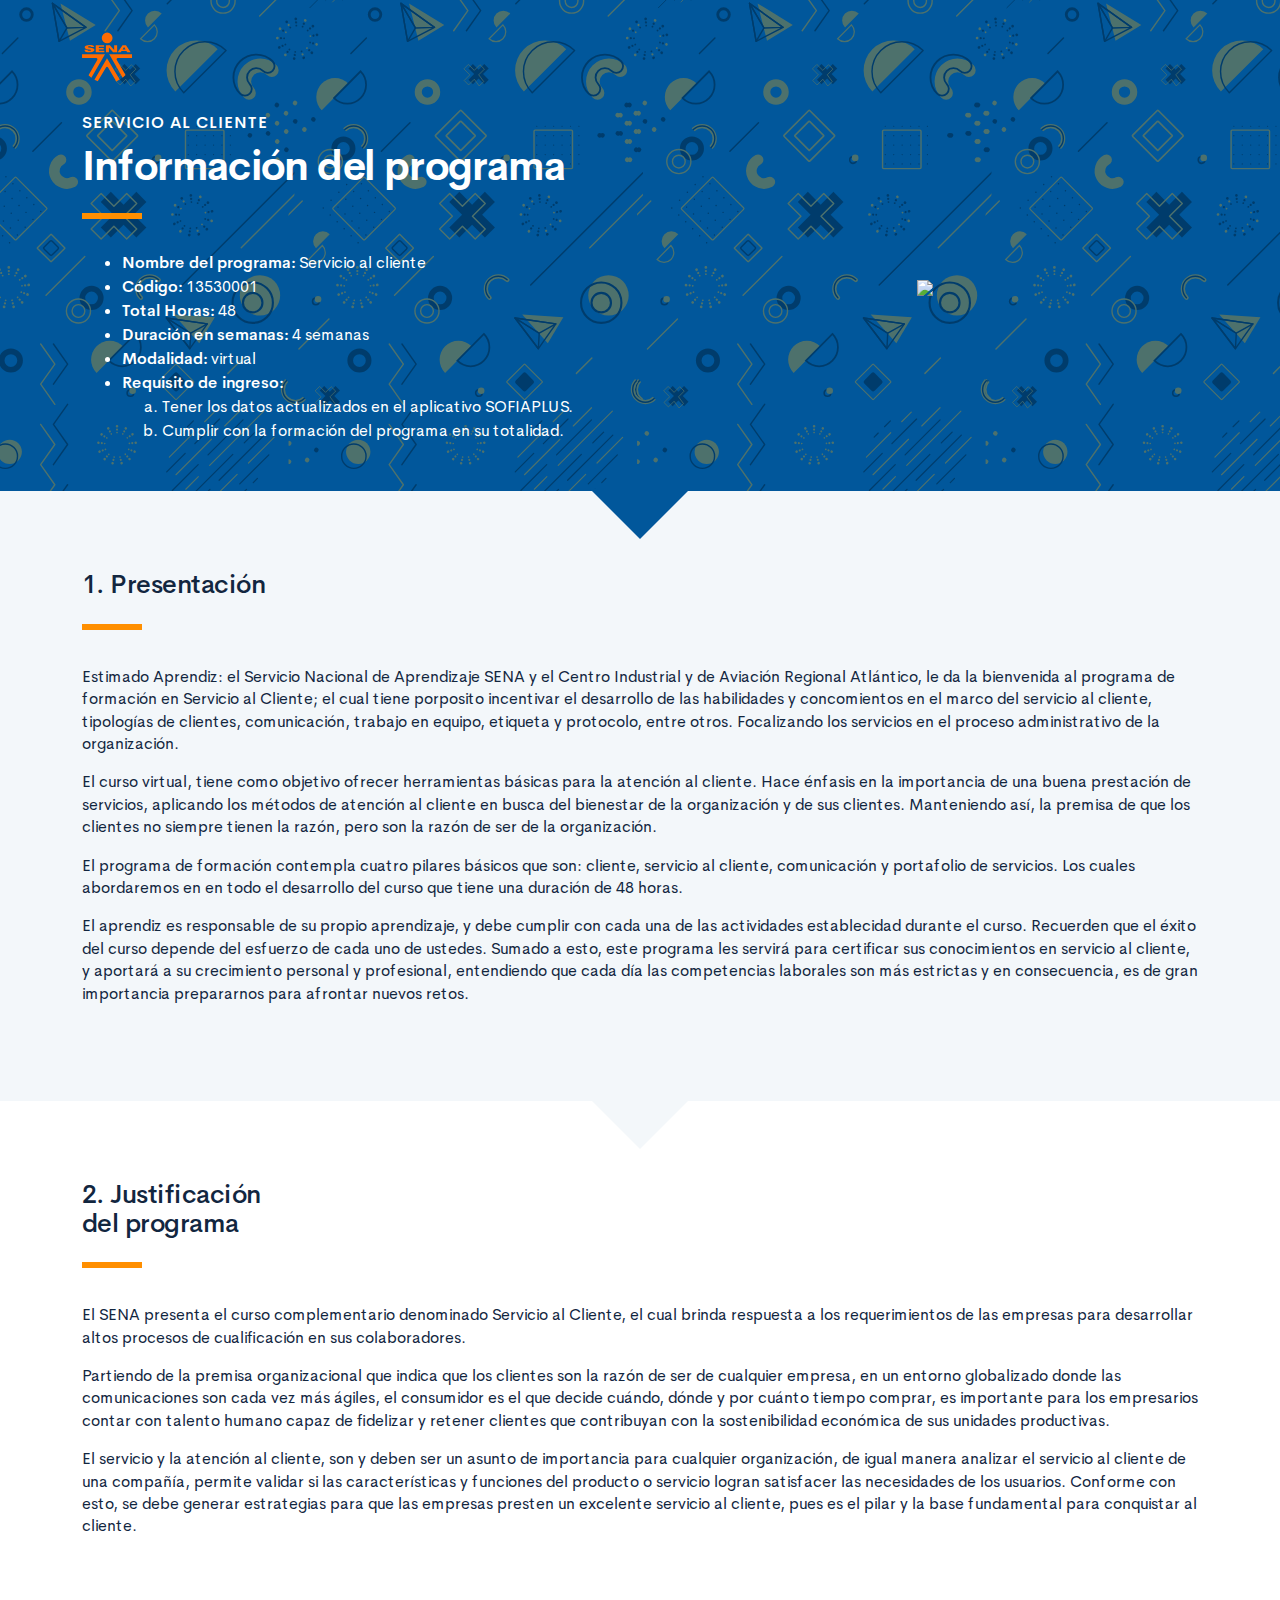
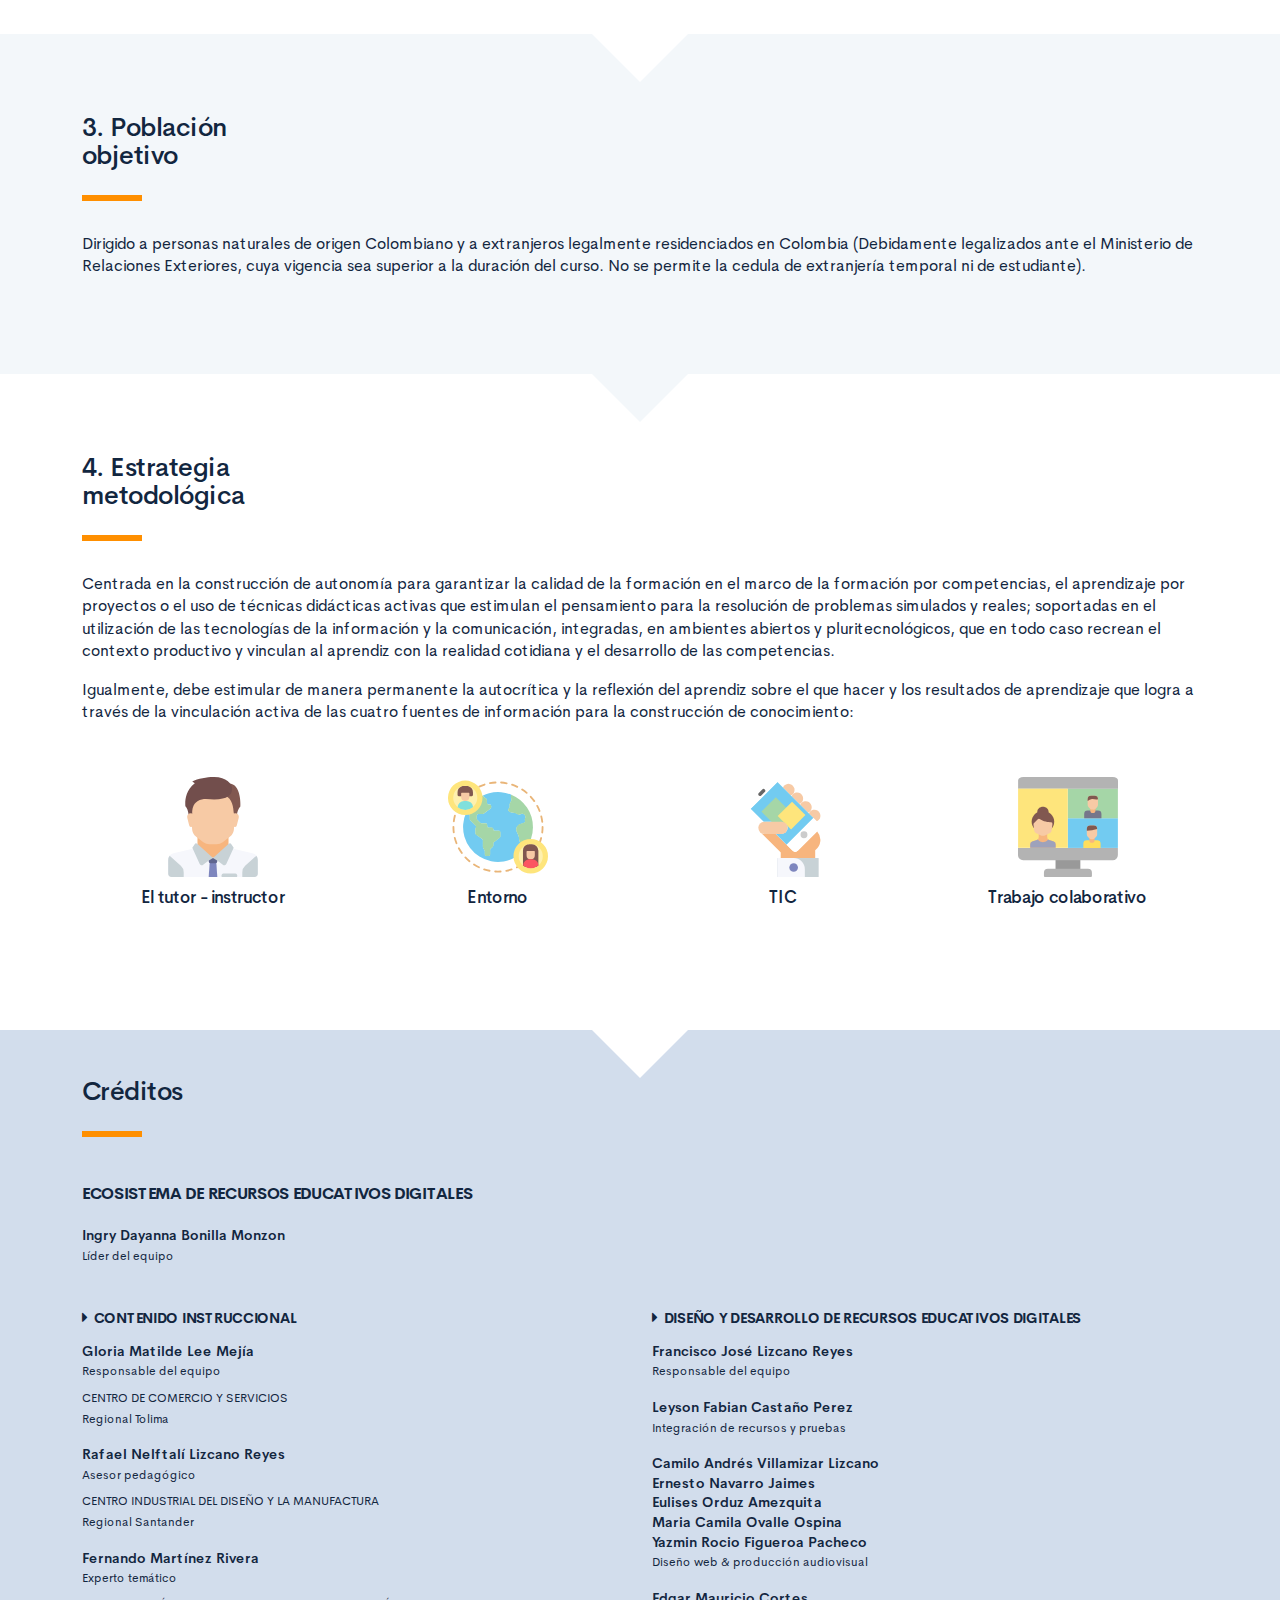
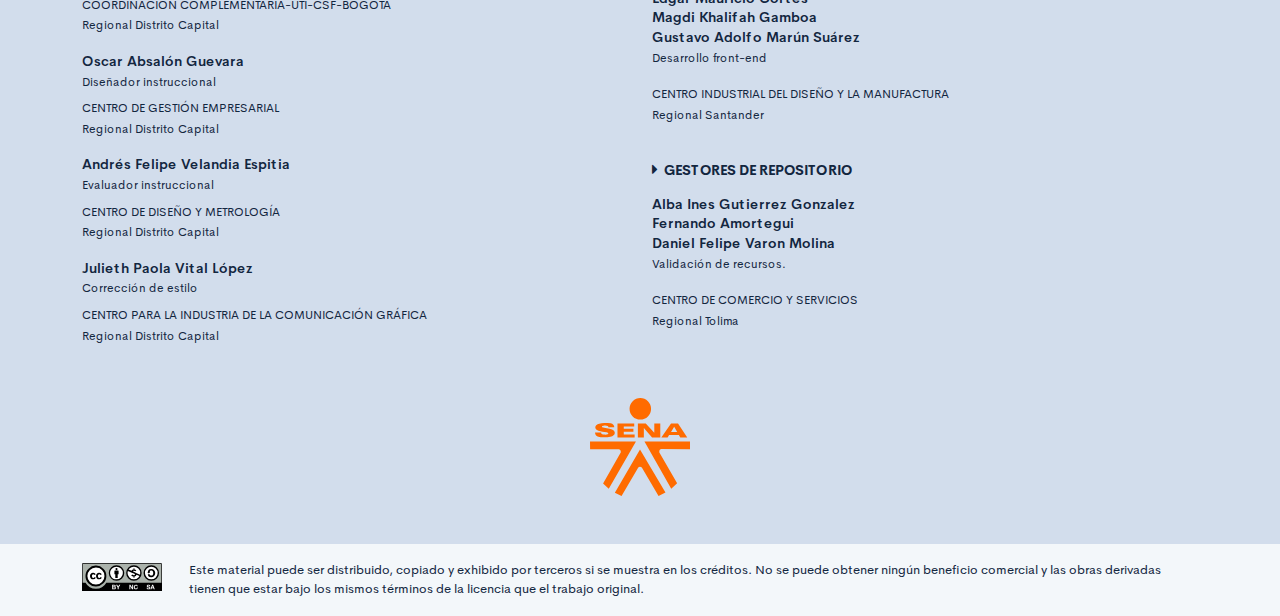
==== public/info.html @ 001a0c5a "Tema 1 Finalizado" ====
<!DOCTYPE html>
<html lang="es">
    <head>
        <meta charset="UTF-8">
        <meta name="viewport" content="width=device-width, user-scalable=no, initial-scale=1.0, maximum-scale=1.0, minimum-scale=1.0">
        <title>Información del programa: Servicio al cliente</title>
        <meta meta name="description" content="Ruta de aprendizaje programa Servicio al cliente.">
        <link rel="icon" type="image/svg+xml" href="assets/images/logos/senaLogo.svg">
        <link rel="stylesheet" href="assets/fonts/feather/feather.css">
        <link rel="stylesheet" href="assets/fonts/fontawesome/css/font-awesome.css">
        <link href="assets/css/fancybox.css" rel="stylesheet">
        <link href="assets/css/animate.css" rel="stylesheet">
        <link rel="stylesheet" href="assets/css/main.css">
    </head>
    <body class="theme-dark page-header-textura" id="page-home">
        <header class="curso-presentacion page-header" id="CursoPresentacion">
            <div class="page-textura">
                <div class="container">
                    <div class="curso-topbar justify-content-center justify-content-md-start"><a class="curso-topbar__logo"><svg xmlns="http://www.w3.org/2000/svg" width="168.273" height="164.177" viewBox="0 0 168.273 164.177">
                                <path id="SENA_LOGO" data-name="SENA LOGO" d="M85.349,1a18.09,18.09,0,1,0,18.09,18.09h0A18.1,18.1,0,0,0,85.349,1ZM25.617,42.983a33.722,33.722,0,0,0-9.386,1.024,11.156,11.156,0,0,0-5.12,2.56A5.346,5.346,0,0,0,10.086,52.2c.683,1.707,2.56,2.9,4.608,3.584,4.437,1.536,9.386,1.877,13.994,2.731a5.1,5.1,0,0,1,2.389,1.024,1.369,1.369,0,0,1-.683,2.048,9.146,9.146,0,0,1-5.291.683A8.354,8.354,0,0,1,20.5,61.244a1.962,1.962,0,0,1-.853-2.389H9.233A7.663,7.663,0,0,0,10.6,63.463a7.59,7.59,0,0,0,4.267,2.389A28.541,28.541,0,0,0,23.4,66.876,52.426,52.426,0,0,0,35,66.023a11.043,11.043,0,0,0,5.8-2.9,5.358,5.358,0,0,0-1.365-8.533,21.267,21.267,0,0,0-5.8-2.048c-3.072-.683-5.973-1.024-9.045-1.536a9.114,9.114,0,0,1-3.072-.853,1.226,1.226,0,0,1,0-2.219,9.369,9.369,0,0,1,4.437-.683,10.554,10.554,0,0,1,4.608.853A1.877,1.877,0,0,1,31.59,49.81h9.9a5.669,5.669,0,0,0-1.195-3.584A8.875,8.875,0,0,0,35.515,43.5c-3.584-.341-6.827-.512-9.9-.512Zm21.333.683V67.217H75.792V62.1H57.531V57.489H73.744V52.54H57.531V48.786H75.109v-5.12Zm47.615,0H81.253V67.217H91.322V51.346l13.824,15.872h13.824V43.666H108.9v15.7Zm42.495,0L120.676,67.217h10.581l2.56-4.267H150.2l2.389,4.267h11.776l-15.53-23.551ZM142.35,49.3l5.12,8.533h-10.41ZM.7,74.044l.171,12.8L49,86.673c2.389.512,3.925,2.048,3.413,5.8l-29.7,51.711,9.557,9.045L78.01,74.044Zm91.646,0L137.4,152.89l9.9-8.874L117.433,92.3c-.512-3.584.853-5.291,3.413-5.8l48.127.171V74.044ZM84.837,87.185,42.512,159.546l11.264,5.461,28.159-47.615a4.283,4.283,0,0,1,2.9-1.195,4.681,4.681,0,0,1,3.072,1.195l28.159,47.786,11.605-5.973Z" transform="translate(-0.7 -1)" fill="#FF6B00" />
                            </svg>
                        </a></div>
                    <div class="curso-portada">
                        <div class="row align-items-center">
                            <div class="col-12 col-lg-6">
                                <h3 class="curso-subtitulo">Servicio al cliente</h3>
                                <h1 class="curso-titulo">Información del programa</h1>
                                <div class="brand-line-primary"></div>
                                <p class="curso-descripcion">
                                <ul class="text-white">
                                    <li> <span><strong>Nombre del programa:</strong> Servicio al cliente</span></li>
                                    <li> <span><strong>Código:</strong> 13530001</span></li>
                                    <li> <span><strong>Total Horas:</strong> 48</span></li>
                                    <li> <span><strong>Duración en semanas:</strong> 4 semanas</span></li>
                                    <li> <span><strong>Modalidad:</strong> virtual</span></li>
                                    <li> <span><strong>Requisito de ingreso:</strong> </span>
                                        <ol type="a">
                                            <li> Tener los datos actualizados en el aplicativo SOFIAPLUS.</li>
                                            <li>Cumplir con la formación del programa en su totalidad.</li>
                                        </ol>
                                    </li>
                                </ul>
                                </p>
                            </div>
                            <div class="col-12 col-lg-6 text-center">
                                <div class="d-none d-lg-block"><img class="curso-imagen" src="assets/images/header/header_media.png"></div>
                            </div>
                        </div>
                    </div>
                </div>
            </div>
        </header>
        <section class="section section-dark" id="Presentacion">
            <div class="container">
                <h1> 1. Presentación</h1>
                <div class="brand-line-primary"></div>
                <p class="mt-5">Estimado Aprendiz: el Servicio Nacional de Aprendizaje SENA y el Centro Industrial y de Aviación Regional Atlántico, le da la bienvenida al programa de formación en Servicio al Cliente; el cual tiene porposito incentivar el desarrollo de las habilidades y concomientos en el marco del servicio al cliente, tipologías de clientes, comunicación, trabajo en equipo, etiqueta y protocolo, entre otros. Focalizando los servicios en el proceso administrativo de la organización.</p>
                <p>El curso virtual, tiene como objetivo ofrecer herramientas básicas para la atención al cliente. Hace énfasis en la importancia de una buena prestación de servicios, aplicando los métodos de atención al cliente en busca del bienestar de la organización y de sus clientes. Manteniendo así, la premisa de que los clientes no siempre tienen la razón, pero son la razón de ser de la organización.</p>
                <p>El programa de formación contempla cuatro pilares básicos que son: cliente, servicio al cliente, comunicación y portafolio de servicios. Los cuales abordaremos en en todo el desarrollo del curso que tiene una duración de 48 horas.</p>
                <p>El aprendiz es responsable de su propio aprendizaje, y debe cumplir con cada una de las actividades establecidad durante el curso. Recuerden que el éxito del curso depende del esfuerzo de cada uno de ustedes. Sumado a esto, este programa les servirá para certificar sus conocimientos en servicio al cliente, y aportará a su crecimiento personal y profesional, entendiendo que cada día las competencias laborales son más estrictas y en consecuencia, es de gran importancia prepararnos para afrontar nuevos retos.</p>
            </div>
        </section>
        <section class="section section-light" id="Justificacion">
            <div class="container">
                <h1> 2. Justificación<br> del programa</h1>
                <div class="brand-line-primary"></div>
                <p class="mt-5">El SENA presenta el curso complementario denominado Servicio al Cliente, el cual brinda respuesta a los requerimientos de las empresas para desarrollar altos procesos de cualificación en sus colaboradores.</p>
                <p>Partiendo de la premisa organizacional que indica que los clientes son la razón de ser de cualquier empresa, en un entorno globalizado donde las comunicaciones son cada vez más ágiles, el consumidor es el que decide cuándo, dónde y por cuánto tiempo comprar, es importante para los empresarios contar con talento humano capaz de fidelizar y retener clientes que contribuyan con la sostenibilidad económica de sus unidades productivas.</p>
                <p>El servicio y la atención al cliente, son y deben ser un asunto de importancia para cualquier organización, de igual manera analizar el servicio al cliente de una compañía, permite validar si las características y funciones del producto o servicio logran satisfacer las necesidades de los usuarios. Conforme con esto, se debe generar estrategias para que las empresas presten un excelente servicio al cliente, pues es el pilar y la base fundamental para conquistar al cliente.</p>
            </div>
        </section>
        <section class="section section-dark" id="Poblacion">
            <div class="container">
                <h1> 3. Población <br>objetivo</h1>
                <div class="brand-line-primary"></div>
                <p>Dirigido a personas naturales de origen Colombiano y a extranjeros legalmente residenciados en Colombia (Debidamente legalizados ante el Ministerio de Relaciones Exteriores, cuya vigencia sea superior a la duración del curso. No se permite la cedula de extranjería temporal ni de estudiante).</p>
            </div>
        </section>
        <section class="section section-light" id="Estrategia">
            <div class="container">
                <h1>4. Estrategia <br>metodológica</h1>
                <div class="brand-line-primary"></div>
                <p>Centrada en la construcción de autonomía para garantizar la calidad de la formación en el marco de la formación por competencias, el aprendizaje por proyectos o el uso de técnicas didácticas activas que estimulan el pensamiento para la resolución de problemas simulados y reales; soportadas en el utilización de las tecnologías de la información y la comunicación, integradas, en ambientes abiertos y pluritecnológicos, que en todo caso recrean el contexto productivo y vinculan al aprendiz con la realidad cotidiana y el desarrollo de las competencias. </p>
                <p>Igualmente, debe estimular de manera permanente la autocrítica y la reflexión del aprendiz sobre el que hacer y los resultados de aprendizaje que logra a través de la vinculación activa de las cuatro fuentes de información para la construcción de conocimiento:</p>
                <div class="row mt-4">
                    <article class="col-md-6 col-lg-3 my-2">
                        <div class="box bg-gray-200 d-flex flex-column justify-content-center align-items-center p-4 rounded-lg"><img class="img-fluid" src="assets/images/info/tutor.svg" style="width: 100px; height: 100px;">
                            <h3 class="my-3">El tutor - instructor</h3>
                        </div>
                    </article>
                    <article class="col-md-6 col-lg-3 my-2">
                        <div class="box bg-gray-200 d-flex flex-column justify-content-center align-items-center p-4 rounded-lg"><img class="img-fluid" src="assets/images/info/entorno.svg" style="width: 100px; height: 100px;">
                            <h3 class="my-3">Entorno</h3>
                        </div>
                    </article>
                    <article class="col-md-6 col-lg-3 my-2">
                        <div class="box bg-gray-200 d-flex flex-column justify-content-center align-items-center p-4 rounded-lg"><img class="img-fluid" src="assets/images/info/tic.svg" style="width: 100px; height: 100px;">
                            <h3 class="my-3">TIC</h3>
                        </div>
                    </article>
                    <article class="col-md-6 col-lg-3 my-2">
                        <div class="box bg-gray-200 d-flex flex-column justify-content-center align-items-center p-4 rounded-lg" style="height: 100%;"><img class="img-fluid" src="assets/images/info/colaborativo.svg" style="width: 100px; height: 100px;">
                            <h3 class="my-3">Trabajo colaborativo</h3>
                        </div>
                    </article>
                </div>
            </div>
        </section>
        <footer class="footer" id="Creditos">
            <div class="container">
                <h1>Créditos </h1>
                <div class="brand-line-primary"></div>
                <div class="row">
                    <div class="col-12 col-md-5">
                        <h3 class="footer-subtitulo mb-4">ECOSISTEMA DE RECURSOS EDUCATIVOS DIGITALES </h3>
                        <p class="footer-texto mb-2"><strong>Ingry Dayanna Bonilla Monzon </strong><br /> <span class="text-small">Líder del equipo</span></p>
                    </div>
                </div>
                <div class="row mt-5">
                    <div class="col-12 col-md-6">
                        <h4 class="footer-subtitulo-2 mt-0">
                            <div class="fa fa-caret-right mr-2"></div>Contenido Instruccional
                        </h4>
                        <p class="footer-texto mb-2"><strong>Gloria Matilde Lee Mejía </strong><br /> <span class="text-small">Responsable del equipo</span></p>
                        <p class="footer-texto"><span class="text-small text-uppercase">Centro de Comercio y Servicios</span><br /><span class="text-small">Regional Tolima</span></p>
                        <p class="footer-texto mb-2"><strong>Rafael Nelftalí Lizcano Reyes</strong><br /> <span class="text-small">Asesor pedagógico<br /></span></p>
                        <p class="footer-texto"><span class="text-small text-uppercase">CENTRO INDUSTRIAL DEL DISEÑO Y LA MANUFACTURA </span><br /><span class="text-small">Regional Santander </span></p>
                        <p class="footer-texto mb-2"><strong>Fernando Martínez Rivera</strong><br /><span class="text-small">Experto temático<br /></span></p>
                        <p class="footer-texto"><span class="text-small text-uppercase">Coordinación Complementaria-UTI-CSF-Bogotá</span><br /><span class="text-small">Regional Distrito Capital</span></p>
                        <p class="footer-texto mb-2"><strong>Oscar Absalón Guevara</strong><br /> <span class="text-small">Diseñador instruccional<br /></span></p>
                        <p class="footer-texto"><span class="text-small text-uppercase">Centro de Gestión Empresarial</span><br /><span class="text-small">Regional Distrito Capital</span></p>
                        <p class="footer-texto mb-2"><strong>Andrés Felipe Velandia Espitia</strong><br /> <span class="text-small">Evaluador instruccional<br /></span></p>
                        <p class="footer-texto"><span class="text-small text-uppercase">Centro de Diseño y Metrología</span><br /><span class="text-small">Regional Distrito Capital</span></p>
                        <p class="footer-texto mb-2"><strong>Julieth Paola Vital López</strong><br /> <span class="text-small">Corrección de estilo<br /></span></p>
                        <p class="footer-texto"><span class="text-small text-uppercase">Centro para la Industria de la Comunicación Gráfica</span><br /><span class="text-small">Regional Distrito Capital </span></p>
                    </div>
                    <div class="col-12 col-md-6">
                        <h4 class="footer-subtitulo-2 mt-0">
                            <div class="fa fa-caret-right mr-2"></div>Diseño y desarrollo de recursos educativos digitales
                        </h4>
                        <p class="footer-texto"><strong>Francisco José Lizcano Reyes </strong><br /> <span class="text-small">Responsable del equipo<br /></span></p>
                        <p class="footer-texto"><strong>Leyson Fabian Castaño Perez</strong><br /> <span class="text-small">Integración de recursos y pruebas<br /></span></p>
                        <p class="footer-texto"> <strong>Camilo Andrés Villamizar Lizcano</strong><br />
                            <strong>Ernesto Navarro Jaimes</strong><br />
                            <strong>Eulises Orduz Amezquita</strong><br />
                            <strong>Maria Camila Ovalle Ospina </strong><br />
                            <strong>Yazmin Rocio Figueroa Pacheco</strong><br /><span class="text-small">Diseño web & producción audiovisual<br /></span></p>
                        <p class="footer-texto"><strong>Edgar Mauricio Cortes</strong><br />
                            <strong>Magdi Khalifah Gamboa</strong><br />
                            <strong>Gustavo Adolfo Marún Suárez</strong><br /> <span class="text-small">Desarrollo front-end<br /></span></p>
                        <p class="footer-texto"><span class="text-small text-uppercase">CENTRO INDUSTRIAL DEL DISEÑO Y LA MANUFACTURA </span><br /><span class="text-small">Regional Santander</span></p>
                        <h4 class="footer-subtitulo-2 mt-5">
                            <div class="fa fa-caret-right mr-2"></div>Gestores de repositorio
                        </h4>
                        <p class="footer-texto"><strong>Alba Ines Gutierrez Gonzalez </strong><br />
                            <strong>Fernando Amortegui </strong><br />
                            <strong>Daniel Felipe Varon Molina </strong><br /> <span class="text-small">Validación de recursos.<br /></span></p>
                        <p class="footer-texto"><span class="text-small text-uppercase">Centro de comercio y servicios </span><br /><span class="text-small">Regional Tolima</span></p>
                    </div>
                </div>
                <div class="row justify-content-center align-items-center mt-5"><img src="assets/images/logos/senaLogo.svg" style="max-width:100px" /></div>
            </div>
        </footer>
        <section id="cc">
            <div class="container">
                <div class="d-flex flex-column flex-sm-row"><span class="pr-3"><i class="icon cc"></i></span><span>Este material puede ser distribuido, copiado y exhibido por terceros si se muestra en los créditos. No se puede obtener ningún beneficio comercial y las obras derivadas tienen que estar bajo los mismos términos de la licencia que el trabajo original.</span></div>
            </div>
        </section>
    </body>
</html>
---- public/assets/fonts/feather/feather.css ----
@font-face {
  font-family: 'Feather';
  src:
    url('fonts/Feather.ttf?sdxovp') format('truetype'),
    url('fonts/Feather.woff?sdxovp') format('woff'),
    url('fonts/Feather.svg?sdxovp#Feather') format('svg');
  font-weight: normal;
  font-style: normal;
}

.fe {
  /* use !important to prevent issues with browser extensions that change fonts */
  font-family: 'Feather' !important;
  speak: none;
  font-style: normal;
  font-weight: normal;
  font-variant: normal;
  text-transform: none;
  line-height: 1;

  /* Better Font Rendering =========== */
  -webkit-font-smoothing: antialiased;
  -moz-osx-font-smoothing: grayscale;
}

.fe-activity:before {
  content: "\e900";
}
.fe-airplay:before {
  content: "\e901";
}
.fe-alert-circle:before {
  content: "\e902";
}
.fe-alert-octagon:before {
  content: "\e903";
}
.fe-alert-triangle:before {
  content: "\e904";
}
.fe-align-center:before {
  content: "\e905";
}
.fe-align-justify:before {
  content: "\e906";
}
.fe-align-left:before {
  content: "\e907";
}
.fe-align-right:before {
  content: "\e908";
}
.fe-anchor:before {
  content: "\e909";
}
.fe-aperture:before {
  content: "\e90a";
}
.fe-archive:before {
  content: "\e90b";
}
.fe-arrow-down:before {
  content: "\e90c";
}
.fe-arrow-down-circle:before {
  content: "\e90d";
}
.fe-arrow-down-left:before {
  content: "\e90e";
}
.fe-arrow-down-right:before {
  content: "\e90f";
}
.fe-arrow-left:before {
  content: "\e910";
}
.fe-arrow-left-circle:before {
  content: "\e911";
}
.fe-arrow-right:before {
  content: "\e912";
}
.fe-arrow-right-circle:before {
  content: "\e913";
}
.fe-arrow-up:before {
  content: "\e914";
}
.fe-arrow-up-circle:before {
  content: "\e915";
}
.fe-arrow-up-left:before {
  content: "\e916";
}
.fe-arrow-up-right:before {
  content: "\e917";
}
.fe-at-sign:before {
  content: "\e918";
}
.fe-award:before {
  content: "\e919";
}
.fe-bar-chart:before {
  content: "\e91a";
}
.fe-bar-chart-2:before {
  content: "\e91b";
}
.fe-battery:before {
  content: "\e91c";
}
.fe-battery-charging:before {
  content: "\e91d";
}
.fe-bell:before {
  content: "\e91e";
}
.fe-bell-off:before {
  content: "\e91f";
}
.fe-bluetooth:before {
  content: "\e920";
}
.fe-bold:before {
  content: "\e921";
}
.fe-book:before {
  content: "\e922";
}
.fe-book-open:before {
  content: "\e923";
}
.fe-bookmark:before {
  content: "\e924";
}
.fe-box:before {
  content: "\e925";
}
.fe-briefcase:before {
  content: "\e926";
}
.fe-calendar:before {
  content: "\e927";
}
.fe-camera:before {
  content: "\e928";
}
.fe-camera-off:before {
  content: "\e929";
}
.fe-cast:before {
  content: "\e92a";
}
.fe-check:before {
  content: "\e92b";
}
.fe-check-circle:before {
  content: "\e92c";
}
.fe-check-square:before {
  content: "\e92d";
}
.fe-chevron-down:before {
  content: "\e92e";
}
.fe-chevron-left:before {
  content: "\e92f";
}
.fe-chevron-right:before {
  content: "\e930";
}
.fe-chevron-up:before {
  content: "\e931";
}
.fe-chevrons-down:before {
  content: "\e932";
}
.fe-chevrons-left:before {
  content: "\e933";
}
.fe-chevrons-right:before {
  content: "\e934";
}
.fe-chevrons-up:before {
  content: "\e935";
}
.fe-chrome:before {
  content: "\e936";
}
.fe-circle:before {
  content: "\e937";
}
.fe-clipboard:before {
  content: "\e938";
}
.fe-clock:before {
  content: "\e939";
}
.fe-cloud:before {
  content: "\e93a";
}
.fe-cloud-drizzle:before {
  content: "\e93b";
}
.fe-cloud-lightning:before {
  content: "\e93c";
}
.fe-cloud-off:before {
  content: "\e93d";
}
.fe-cloud-rain:before {
  content: "\e93e";
}
.fe-cloud-snow:before {
  content: "\e93f";
}
.fe-code:before {
  content: "\e940";
}
.fe-codepen:before {
  content: "\e941";
}
.fe-command:before {
  content: "\e942";
}
.fe-compass:before {
  content: "\e943";
}
.fe-copy:before {
  content: "\e944";
}
.fe-corner-down-left:before {
  content: "\e945";
}
.fe-corner-down-right:before {
  content: "\e946";
}
.fe-corner-left-down:before {
  content: "\e947";
}
.fe-corner-left-up:before {
  content: "\e948";
}
.fe-corner-right-down:before {
  content: "\e949";
}
.fe-corner-right-up:before {
  content: "\e94a";
}
.fe-corner-up-left:before {
  content: "\e94b";
}
.fe-corner-up-right:before {
  content: "\e94c";
}
.fe-cpu:before {
  content: "\e94d";
}
.fe-credit-card:before {
  content: "\e94e";
}
.fe-crop:before {
  content: "\e94f";
}
.fe-crosshair:before {
  content: "\e950";
}
.fe-database:before {
  content: "\e951";
}
.fe-delete:before {
  content: "\e952";
}
.fe-disc:before {
  content: "\e953";
}
.fe-dollar-sign:before {
  content: "\e954";
}
.fe-download:before {
  content: "\e955";
}
.fe-download-cloud:before {
  content: "\e956";
}
.fe-droplet:before {
  content: "\e957";
}
.fe-edit:before {
  content: "\e958";
}
.fe-edit-2:before {
  content: "\e959";
}
.fe-edit-3:before {
  content: "\e95a";
}
.fe-external-link:before {
  content: "\e95b";
}
.fe-eye:before {
  content: "\e95c";
}
.fe-eye-off:before {
  content: "\e95d";
}
.fe-facebook:before {
  content: "\e95e";
}
.fe-fast-forward:before {
  content: "\e95f";
}
.fe-feather:before {
  content: "\e960";
}
.fe-file:before {
  content: "\e961";
}
.fe-file-minus:before {
  content: "\e962";
}
.fe-file-plus:before {
  content: "\e963";
}
.fe-file-text:before {
  content: "\e964";
}
.fe-film:before {
  content: "\e965";
}
.fe-filter:before {
  content: "\e966";
}
.fe-flag:before {
  content: "\e967";
}
.fe-folder:before {
  content: "\e968";
}
.fe-folder-minus:before {
  content: "\e969";
}
.fe-folder-plus:before {
  content: "\e96a";
}
.fe-gift:before {
  content: "\e96b";
}
.fe-git-branch:before {
  content: "\e96c";
}
.fe-git-commit:before {
  content: "\e96d";
}
.fe-git-merge:before {
  content: "\e96e";
}
.fe-git-pull-request:before {
  content: "\e96f";
}
.fe-github:before {
  content: "\e970";
}
.fe-gitlab:before {
  content: "\e971";
}
.fe-globe:before {
  content: "\e972";
}
.fe-grid:before {
  content: "\e973";
}
.fe-hard-drive:before {
  content: "\e974";
}
.fe-hash:before {
  content: "\e975";
}
.fe-headphones:before {
  content: "\e976";
}
.fe-heart:before {
  content: "\e977";
}
.fe-help-circle:before {
  content: "\e978";
}
.fe-home:before {
  content: "\e979";
}
.fe-image:before {
  content: "\e97a";
}
.fe-inbox:before {
  content: "\e97b";
}
.fe-info:before {
  content: "\e97c";
}
.fe-instagram:before {
  content: "\e97d";
}
.fe-italic:before {
  content: "\e97e";
}
.fe-layers:before {
  content: "\e97f";
}
.fe-layout:before {
  content: "\e980";
}
.fe-life-buoy:before {
  content: "\e981";
}
.fe-link:before {
  content: "\e982";
}
.fe-link-2:before {
  content: "\e983";
}
.fe-linkedin:before {
  content: "\e984";
}
.fe-list:before {
  content: "\e985";
}
.fe-loader:before {
  content: "\e986";
}
.fe-lock:before {
  content: "\e987";
}
.fe-log-in:before {
  content: "\e988";
}
.fe-log-out:before {
  content: "\e989";
}
.fe-mail:before {
  content: "\e98a";
}
.fe-map:before {
  content: "\e98b";
}
.fe-map-pin:before {
  content: "\e98c";
}
.fe-maximize:before {
  content: "\e98d";
}
.fe-maximize-2:before {
  content: "\e98e";
}
.fe-menu:before {
  content: "\e98f";
}
.fe-message-circle:before {
  content: "\e990";
}
.fe-message-square:before {
  content: "\e991";
}
.fe-mic:before {
  content: "\e992";
}
.fe-mic-off:before {
  content: "\e993";
}
.fe-minimize:before {
  content: "\e994";
}
.fe-minimize-2:before {
  content: "\e995";
}
.fe-minus:before {
  content: "\e996";
}
.fe-minus-circle:before {
  content: "\e997";
}
.fe-minus-square:before {
  content: "\e998";
}
.fe-monitor:before {
  content: "\e999";
}
.fe-moon:before {
  content: "\e99a";
}
.fe-more-horizontal:before {
  content: "\e99b";
}
.fe-more-vertical:before {
  content: "\e99c";
}
.fe-move:before {
  content: "\e99d";
}
.fe-music:before {
  content: "\e99e";
}
.fe-navigation:before {
  content: "\e99f";
}
.fe-navigation-2:before {
  content: "\e9a0";
}
.fe-octagon:before {
  content: "\e9a1";
}
.fe-package:before {
  content: "\e9a2";
}
.fe-paperclip:before {
  content: "\e9a3";
}
.fe-pause:before {
  content: "\e9a4";
}
.fe-pause-circle:before {
  content: "\e9a5";
}
.fe-percent:before {
  content: "\e9a6";
}
.fe-phone:before {
  content: "\e9a7";
}
.fe-phone-call:before {
  content: "\e9a8";
}
.fe-phone-forwarded:before {
  content: "\e9a9";
}
.fe-phone-incoming:before {
  content: "\e9aa";
}
.fe-phone-missed:before {
  content: "\e9ab";
}
.fe-phone-off:before {
  content: "\e9ac";
}
.fe-phone-outgoing:before {
  content: "\e9ad";
}
.fe-pie-chart:before {
  content: "\e9ae";
}
.fe-play:before {
  content: "\e9af";
}
.fe-play-circle:before {
  content: "\e9b0";
}
.fe-plus:before {
  content: "\e9b1";
}
.fe-plus-circle:before {
  content: "\e9b2";
}
.fe-plus-square:before {
  content: "\e9b3";
}
.fe-pocket:before {
  content: "\e9b4";
}
.fe-power:before {
  content: "\e9b5";
}
.fe-printer:before {
  content: "\e9b6";
}
.fe-radio:before {
  content: "\e9b7";
}
.fe-refresh-ccw:before {
  content: "\e9b8";
}
.fe-refresh-cw:before {
  content: "\e9b9";
}
.fe-repeat:before {
  content: "\e9ba";
}
.fe-rewind:before {
  content: "\e9bb";
}
.fe-rotate-ccw:before {
  content: "\e9bc";
}
.fe-rotate-cw:before {
  content: "\e9bd";
}
.fe-rss:before {
  content: "\e9be";
}
.fe-save:before {
  content: "\e9bf";
}
.fe-scissors:before {
  content: "\e9c0";
}
.fe-search:before {
  content: "\e9c1";
}
.fe-send:before {
  content: "\e9c2";
}
.fe-server:before {
  content: "\e9c3";
}
.fe-settings:before {
  content: "\e9c4";
}
.fe-share:before {
  content: "\e9c5";
}
.fe-share-2:before {
  content: "\e9c6";
}
.fe-shield:before {
  content: "\e9c7";
}
.fe-shield-off:before {
  content: "\e9c8";
}
.fe-shopping-bag:before {
  content: "\e9c9";
}
.fe-shopping-cart:before {
  content: "\e9ca";
}
.fe-shuffle:before {
  content: "\e9cb";
}
.fe-sidebar:before {
  content: "\e9cc";
}
.fe-skip-back:before {
  content: "\e9cd";
}
.fe-skip-forward:before {
  content: "\e9ce";
}
.fe-slack:before {
  content: "\e9cf";
}
.fe-slash:before {
  content: "\e9d0";
}
.fe-sliders:before {
  content: "\e9d1";
}
.fe-smartphone:before {
  content: "\e9d2";
}
.fe-speaker:before {
  content: "\e9d3";
}
.fe-square:before {
  content: "\e9d4";
}
.fe-star:before {
  content: "\e9d5";
}
.fe-stop-circle:before {
  content: "\e9d6";
}
.fe-sun:before {
  content: "\e9d7";
}
.fe-sunrise:before {
  content: "\e9d8";
}
.fe-sunset:before {
  content: "\e9d9";
}
.fe-tablet:before {
  content: "\e9da";
}
.fe-tag:before {
  content: "\e9db";
}
.fe-target:before {
  content: "\e9dc";
}
.fe-terminal:before {
  content: "\e9dd";
}
.fe-thermometer:before {
  content: "\e9de";
}
.fe-thumbs-down:before {
  content: "\e9df";
}
.fe-thumbs-up:before {
  content: "\e9e0";
}
.fe-toggle-left:before {
  content: "\e9e1";
}
.fe-toggle-right:before {
  content: "\e9e2";
}
.fe-trash:before {
  content: "\e9e3";
}
.fe-trash-2:before {
  content: "\e9e4";
}
.fe-trending-down:before {
  content: "\e9e5";
}
.fe-trending-up:before {
  content: "\e9e6";
}
.fe-triangle:before {
  content: "\e9e7";
}
.fe-truck:before {
  content: "\e9e8";
}
.fe-tv:before {
  content: "\e9e9";
}
.fe-twitter:before {
  content: "\e9ea";
}
.fe-type:before {
  content: "\e9eb";
}
.fe-umbrella:before {
  content: "\e9ec";
}
.fe-underline:before {
  content: "\e9ed";
}
.fe-unlock:before {
  content: "\e9ee";
}
.fe-upload:before {
  content: "\e9ef";
}
.fe-upload-cloud:before {
  content: "\e9f0";
}
.fe-user:before {
  content: "\e9f1";
}
.fe-user-check:before {
  content: "\e9f2";
}
.fe-user-minus:before {
  content: "\e9f3";
}
.fe-user-plus:before {
  content: "\e9f4";
}
.fe-user-x:before {
  content: "\e9f5";
}
.fe-users:before {
  content: "\e9f6";
}
.fe-video:before {
  content: "\e9f7";
}
.fe-video-off:before {
  content: "\e9f8";
}
.fe-voicemail:before {
  content: "\e9f9";
}
.fe-volume:before {
  content: "\e9fa";
}
.fe-volume-1:before {
  content: "\e9fb";
}
.fe-volume-2:before {
  content: "\e9fc";
}
.fe-volume-x:before {
  content: "\e9fd";
}
.fe-watch:before {
  content: "\e9fe";
}
.fe-wifi:before {
  content: "\e9ff";
}
.fe-wifi-off:before {
  content: "\ea00";
}
.fe-wind:before {
  content: "\ea01";
}
.fe-x:before {
  content: "\ea02";
}
.fe-x-circle:before {
  content: "\ea03";
}
.fe-x-square:before {
  content: "\ea04";
}
.fe-youtube:before {
  content: "\ea05";
}
.fe-zap:before {
  content: "\ea06";
}
.fe-zap-off:before {
  content: "\ea07";
}
.fe-zoom-in:before {
  content: "\ea08";
}
.fe-zoom-out:before {
  content: "\ea09";
}
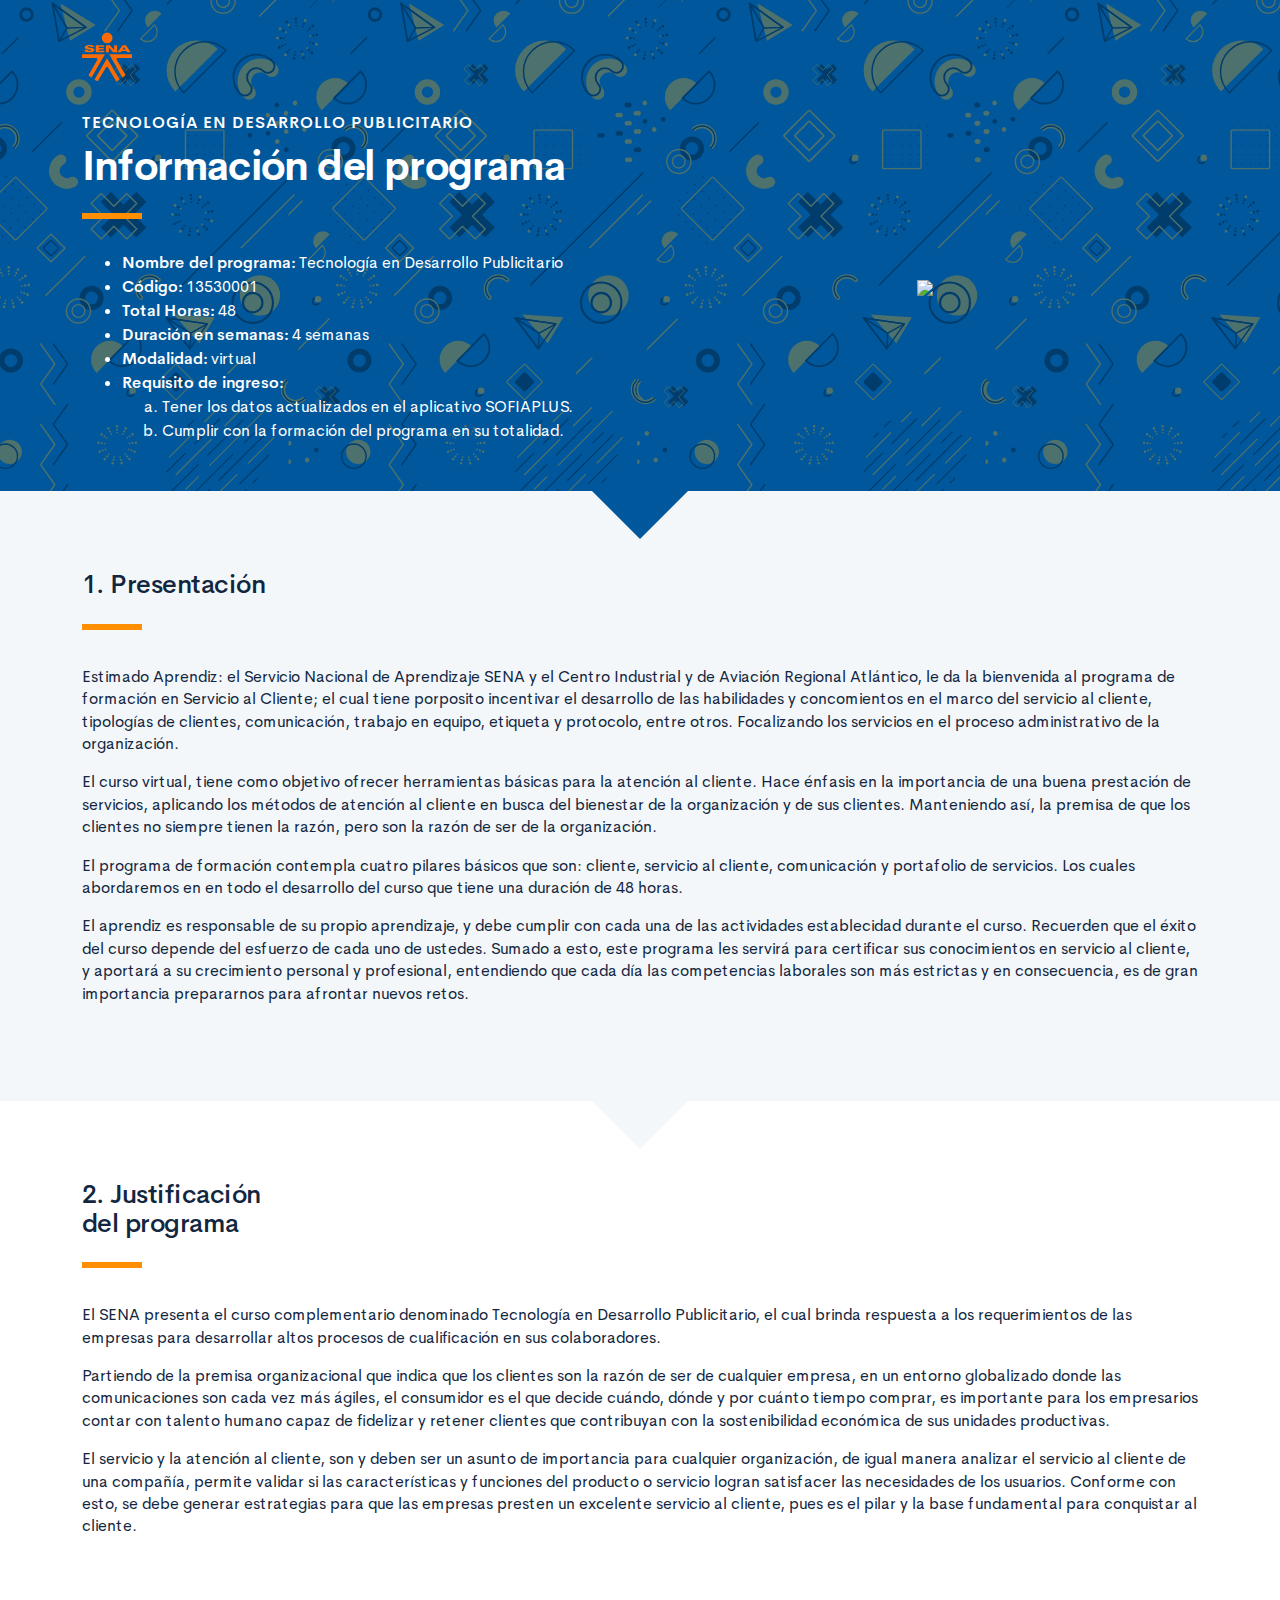
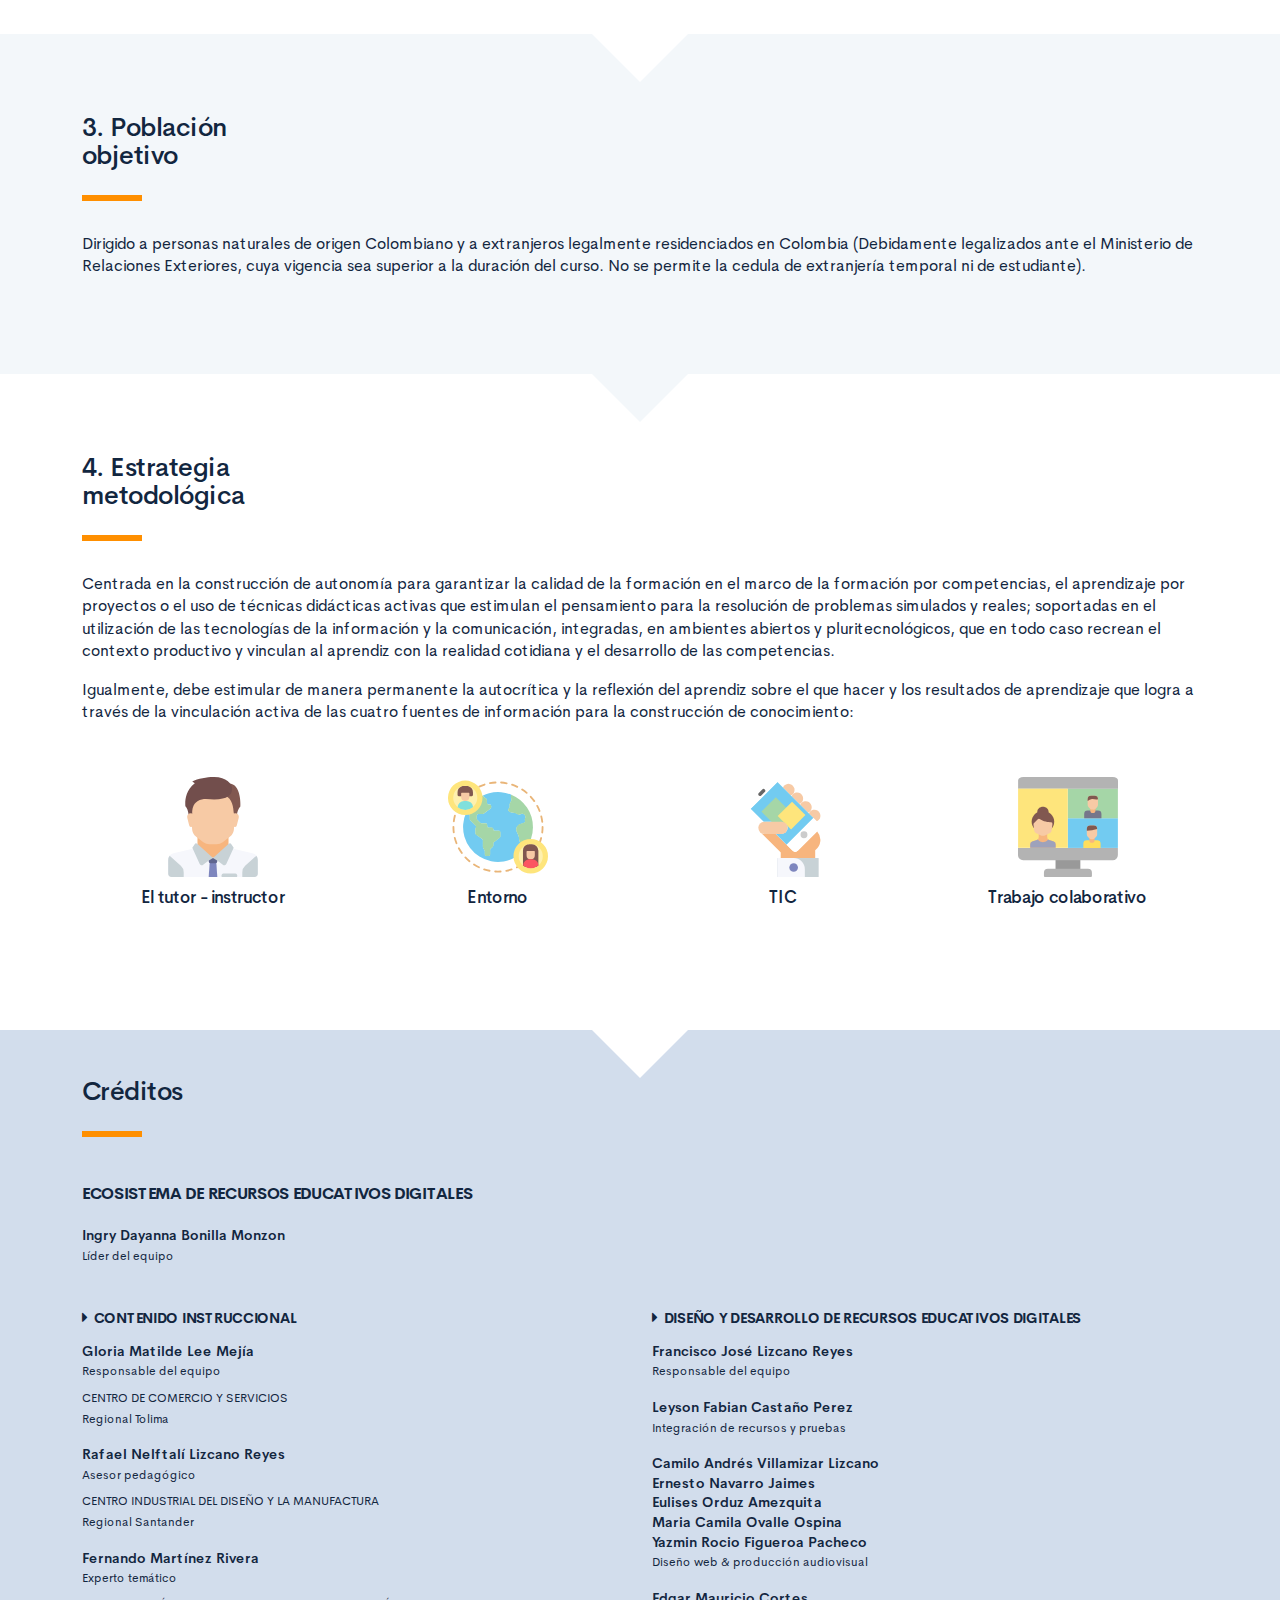
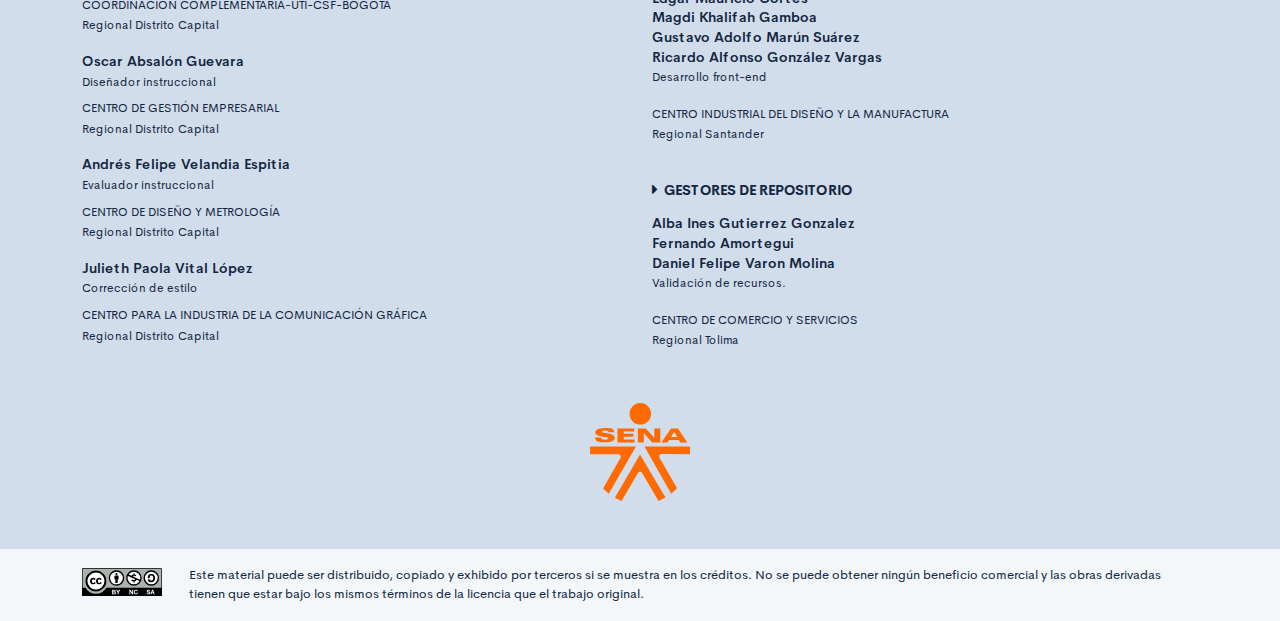
==== commit 3b438693: "primeras correciones" ====
--- a/public/info.html
+++ b/public/info.html
@@ -3,7 +3,7 @@
     <head>
         <meta charset="UTF-8">
         <meta name="viewport" content="width=device-width, user-scalable=no, initial-scale=1.0, maximum-scale=1.0, minimum-scale=1.0">
-        <title>Información del programa: Servicio al cliente</title>
+        <title>Tecnología en Desarrollo Publicitario</title>
         <meta meta name="description" content="Ruta de aprendizaje programa Servicio al cliente.">
         <link rel="icon" type="image/svg+xml" href="assets/images/logos/senaLogo.svg">
         <link rel="stylesheet" href="assets/fonts/feather/feather.css">
@@ -23,12 +23,12 @@
                     <div class="curso-portada">
                         <div class="row align-items-center">
                             <div class="col-12 col-lg-6">
-                                <h3 class="curso-subtitulo">Servicio al cliente</h3>
+                                <h3 class="curso-subtitulo">Tecnología en Desarrollo Publicitario</h3>
                                 <h1 class="curso-titulo">Información del programa</h1>
                                 <div class="brand-line-primary"></div>
                                 <p class="curso-descripcion">
                                 <ul class="text-white">
-                                    <li> <span><strong>Nombre del programa:</strong> Servicio al cliente</span></li>
+                                    <li> <span><strong>Nombre del programa:</strong> Tecnología en Desarrollo Publicitario</span></li>
                                     <li> <span><strong>Código:</strong> 13530001</span></li>
                                     <li> <span><strong>Total Horas:</strong> 48</span></li>
                                     <li> <span><strong>Duración en semanas:</strong> 4 semanas</span></li>
@@ -64,7 +64,7 @@
             <div class="container">
                 <h1> 2. Justificación<br> del programa</h1>
                 <div class="brand-line-primary"></div>
-                <p class="mt-5">El SENA presenta el curso complementario denominado Servicio al Cliente, el cual brinda respuesta a los requerimientos de las empresas para desarrollar altos procesos de cualificación en sus colaboradores.</p>
+                <p class="mt-5">El SENA presenta el curso complementario denominado Tecnología en Desarrollo Publicitario, el cual brinda respuesta a los requerimientos de las empresas para desarrollar altos procesos de cualificación en sus colaboradores.</p>
                 <p>Partiendo de la premisa organizacional que indica que los clientes son la razón de ser de cualquier empresa, en un entorno globalizado donde las comunicaciones son cada vez más ágiles, el consumidor es el que decide cuándo, dónde y por cuánto tiempo comprar, es importante para los empresarios contar con talento humano capaz de fidelizar y retener clientes que contribuyan con la sostenibilidad económica de sus unidades productivas.</p>
                 <p>El servicio y la atención al cliente, son y deben ser un asunto de importancia para cualquier organización, de igual manera analizar el servicio al cliente de una compañía, permite validar si las características y funciones del producto o servicio logran satisfacer las necesidades de los usuarios. Conforme con esto, se debe generar estrategias para que las empresas presten un excelente servicio al cliente, pues es el pilar y la base fundamental para conquistar al cliente.</p>
             </div>
@@ -147,7 +147,8 @@
                             <strong>Yazmin Rocio Figueroa Pacheco</strong><br /><span class="text-small">Diseño web & producción audiovisual<br /></span></p>
                         <p class="footer-texto"><strong>Edgar Mauricio Cortes</strong><br />
                             <strong>Magdi Khalifah Gamboa</strong><br />
-                            <strong>Gustavo Adolfo Marún Suárez</strong><br /> <span class="text-small">Desarrollo front-end<br /></span></p>
+                            <strong>Gustavo Adolfo Marún Suárez</strong><br />
+                            <strong>Ricardo Alfonso González Vargas</strong><br /> <span class="text-small">Desarrollo front-end<br /></span></p>
                         <p class="footer-texto"><span class="text-small text-uppercase">CENTRO INDUSTRIAL DEL DISEÑO Y LA MANUFACTURA </span><br /><span class="text-small">Regional Santander</span></p>
                         <h4 class="footer-subtitulo-2 mt-5">
                             <div class="fa fa-caret-right mr-2"></div>Gestores de repositorio
--- a/public/assets/css/main.css
+++ b/public/assets/css/main.css
@@ -3,6 +3,6 @@
  * Copyright 2011-2019 The Bootstrap Authors
  * Copyright 2011-2019 Twitter, Inc.
  * Licensed under MIT (https://github.com/twbs/bootstrap/blob/master/LICENSE)
- */:root{--blue: #2C7BE5;--indigo: #727cf5;--purple: #6b5eae;--pink: #ff679b;--red: #E63757;--orange: #fd7e14;--yellow: #F6C343;--green: #00D97E;--teal: #02a8b5;--cyan: #39afd1;--white: #fff;--gray: #95AAC9;--gray-dark: #3B506C;--primary: #12263F;--secondary: #6E84A3;--success: #00A99A;--info: #39afd1;--warning: #ff8f00;--danger: #E63757;--light: #EDF2F9;--dark: #000;--white: #fff;--breakpoint-xs: 0;--breakpoint-sm: 576px;--breakpoint-md: 768px;--breakpoint-lg: 992px;--breakpoint-xl: 1200px;--font-family-sans-serif: "Cerebri Sans", sans-serif;--font-family-monospace: "Courier New", monospace}*,*::before,*::after{box-sizing:border-box}html{font-family:sans-serif;line-height:1.15;-webkit-text-size-adjust:100%;-webkit-tap-highlight-color:rgba(0,0,0,0)}article,aside,figcaption,figure,footer,header,hgroup,main,nav,section{display:block}body{margin:0;font-family:"Cerebri Sans",sans-serif;font-size:.9375rem;font-weight:400;line-height:1.5;color:#12263F;text-align:left;background-color:#F3F7FA}[tabindex="-1"]:focus:not(:focus-visible){outline:0 !important}hr{box-sizing:content-box;height:0;overflow:visible}h1,h2,h3,h4,h5,h6{margin-top:0;margin-bottom:1.125rem}p{margin-top:0;margin-bottom:1rem}abbr[title],abbr[data-original-title]{text-decoration:underline;text-decoration:underline dotted;cursor:help;border-bottom:0;text-decoration-skip-ink:none}address{margin-bottom:1rem;font-style:normal;line-height:inherit}ol,ul,dl{margin-top:0;margin-bottom:1rem}ol ol,ul ul,ol ul,ul ol{margin-bottom:0}dt{font-weight:600}dd{margin-bottom:.5rem;margin-left:0}blockquote{margin:0 0 1rem}b,strong{font-weight:bolder}small{font-size:80%}sub,sup{position:relative;font-size:75%;line-height:0;vertical-align:baseline}sub{bottom:-.25em}sup{top:-.5em}a{color:#2C7BE5;text-decoration:none;background-color:transparent}a:hover{color:#104082;text-decoration:none}a:not([href]){color:inherit;text-decoration:none}a:not([href]):hover{color:inherit;text-decoration:none}pre,code,kbd,samp{font-family:"Courier New",monospace;font-size:1em}pre{margin-top:0;margin-bottom:1rem;overflow:auto}figure{margin:0 0 1rem}img{vertical-align:middle;border-style:none}svg{overflow:hidden;vertical-align:middle}table{border-collapse:collapse}caption{padding-top:1rem;padding-bottom:1rem;color:#95AAC9;text-align:left;caption-side:bottom}th{text-align:inherit}label{display:inline-block;margin-bottom:.5rem}button{border-radius:0}button:focus{outline:1px dotted;outline:5px auto -webkit-focus-ring-color}input,button,select,optgroup,textarea{margin:0;font-family:inherit;font-size:inherit;line-height:inherit}button,input{overflow:visible}button,select{text-transform:none}select{word-wrap:normal}button,[type="button"],[type="reset"],[type="submit"]{-webkit-appearance:button}button:not(:disabled),[type="button"]:not(:disabled),[type="reset"]:not(:disabled),[type="submit"]:not(:disabled){cursor:pointer}button::-moz-focus-inner,[type="button"]::-moz-focus-inner,[type="reset"]::-moz-focus-inner,[type="submit"]::-moz-focus-inner{padding:0;border-style:none}input[type="radio"],input[type="checkbox"]{box-sizing:border-box;padding:0}input[type="date"],input[type="time"],input[type="datetime-local"],input[type="month"]{-webkit-appearance:listbox}textarea{overflow:auto;resize:vertical}fieldset{min-width:0;padding:0;margin:0;border:0}legend{display:block;width:100%;max-width:100%;padding:0;margin-bottom:.5rem;font-size:1.5rem;line-height:inherit;color:inherit;white-space:normal}progress{vertical-align:baseline}[type="number"]::-webkit-inner-spin-button,[type="number"]::-webkit-outer-spin-button{height:auto}[type="search"]{outline-offset:-2px;-webkit-appearance:none}[type="search"]::-webkit-search-decoration{-webkit-appearance:none}::-webkit-file-upload-button{font:inherit;-webkit-appearance:button}output{display:inline-block}summary{display:list-item;cursor:pointer}template{display:none}[hidden]{display:none !important}h1,h2,h3,h4,h5,h6,.h1,.h2,.h3,.h4,.h5,.h6{margin-bottom:1.125rem;font-weight:500;line-height:1.1}h1,.h1{font-size:1.625rem}h2,.h2{font-size:1.25rem}h3,.h3{font-size:1.0625rem}h4,.h4{font-size:.9375rem}h5,.h5{font-size:.8125rem}h6,.h6{font-size:.625rem}.lead{font-size:1.17188rem;font-weight:300}.display-1{font-size:4rem;font-weight:600;line-height:1.1}.display-2{font-size:3.25rem;font-weight:600;line-height:1.1}.display-3{font-size:2.625rem;font-weight:600;line-height:1.1}.display-4{font-size:2rem;font-weight:600;line-height:1.1}hr{margin-top:1rem;margin-bottom:1rem;border:0;border-top:1px solid #E3EBF6}small,.small{font-size:.8125rem;font-weight:400}mark,.mark{padding:.2em;background-color:#fcf8e3}.list-unstyled{padding-left:0;list-style:none}.list-inline{padding-left:0;list-style:none}.list-inline-item{display:inline-block}.list-inline-item:not(:last-child){margin-right:6px}.initialism{font-size:90%;text-transform:uppercase}.blockquote{margin-bottom:1.5rem;font-size:1.17188rem}.blockquote-footer{display:block;font-size:.8125rem;color:#95AAC9}.blockquote-footer::before{content:"\2014\00A0"}.img-fluid{max-width:100%;height:auto}.img-thumbnail{padding:.25rem;background-color:#F3F7FA;border:1px solid #E3EBF6;border-radius:.375rem;max-width:100%;height:auto}.figure{display:inline-block}.figure-img{margin-bottom:.75rem;line-height:1}.figure-caption{font-size:.8125rem;color:#95AAC9}code{font-size:87.5%;color:#2C7BE5;word-wrap:break-word}a>code{color:inherit}kbd{padding:.2rem .4rem;font-size:87.5%;color:#fff;background-color:#283E59;border-radius:.25rem}kbd kbd{padding:0;font-size:100%;font-weight:600}pre{display:block;font-size:87.5%;color:#283E59}pre code{font-size:inherit;color:inherit;word-break:normal}.pre-scrollable{max-height:340px;overflow-y:scroll}.container{width:100%;padding-right:12px;padding-left:12px;margin-right:auto;margin-left:auto}@media (min-width: 576px){.container{max-width:540px}}@media (min-width: 768px){.container{max-width:720px}}@media (min-width: 992px){.container{max-width:960px}}@media (min-width: 1200px){.container{max-width:1140px}}.container-fluid,.container-sm,.container-md,.container-lg,.container-xl{width:100%;padding-right:12px;padding-left:12px;margin-right:auto;margin-left:auto}@media (min-width: 576px){.container,.container-sm{max-width:540px}}@media (min-width: 768px){.container,.container-sm,.container-md{max-width:720px}}@media (min-width: 992px){.container,.container-sm,.container-md,.container-lg{max-width:960px}}@media (min-width: 1200px){.container,.container-sm,.container-md,.container-lg,.container-xl{max-width:1140px}}.row{display:flex;flex-wrap:wrap;margin-right:-12px;margin-left:-12px}.no-gutters{margin-right:0;margin-left:0}.no-gutters>.col,.no-gutters>[class*="col-"]{padding-right:0;padding-left:0}.col-1,.col-2,.col-3,.col-4,.col-5,.col-6,.col-7,.col-8,.col-9,.col-10,.col-11,.col-12,.col,.col-auto,.col-sm-1,.col-sm-2,.col-sm-3,.col-sm-4,.col-sm-5,.col-sm-6,.col-sm-7,.col-sm-8,.col-sm-9,.col-sm-10,.col-sm-11,.col-sm-12,.col-sm,.col-sm-auto,.col-md-1,.col-md-2,.col-md-3,.col-md-4,.col-md-5,.col-md-6,.col-md-7,.col-md-8,.col-md-9,.col-md-10,.col-md-11,.col-md-12,.col-md,.col-md-auto,.col-lg-1,.col-lg-2,.col-lg-3,.col-lg-4,.col-lg-5,.col-lg-6,.col-lg-7,.col-lg-8,.col-lg-9,.col-lg-10,.col-lg-11,.col-lg-12,.col-lg,.col-lg-auto,.col-xl-1,.col-xl-2,.col-xl-3,.col-xl-4,.col-xl-5,.col-xl-6,.col-xl-7,.col-xl-8,.col-xl-9,.col-xl-10,.col-xl-11,.col-xl-12,.col-xl,.col-xl-auto{position:relative;width:100%;padding-right:12px;padding-left:12px}.col{flex-basis:0;flex-grow:1;max-width:100%}.row-cols-1>*{flex:0 0 100%;max-width:100%}.row-cols-2>*{flex:0 0 50%;max-width:50%}.row-cols-3>*{flex:0 0 33.33333%;max-width:33.33333%}.row-cols-4>*{flex:0 0 25%;max-width:25%}.row-cols-5>*{flex:0 0 20%;max-width:20%}.row-cols-6>*{flex:0 0 16.66667%;max-width:16.66667%}.col-auto{flex:0 0 auto;width:auto;max-width:100%}.col-1{flex:0 0 8.33333%;max-width:8.33333%}.col-2{flex:0 0 16.66667%;max-width:16.66667%}.col-3{flex:0 0 25%;max-width:25%}.col-4{flex:0 0 33.33333%;max-width:33.33333%}.col-5{flex:0 0 41.66667%;max-width:41.66667%}.col-6{flex:0 0 50%;max-width:50%}.col-7{flex:0 0 58.33333%;max-width:58.33333%}.col-8{flex:0 0 66.66667%;max-width:66.66667%}.col-9{flex:0 0 75%;max-width:75%}.col-10{flex:0 0 83.33333%;max-width:83.33333%}.col-11{flex:0 0 91.66667%;max-width:91.66667%}.col-12{flex:0 0 100%;max-width:100%}.order-first{order:-1}.order-last{order:13}.order-0{order:0}.order-1{order:1}.order-2{order:2}.order-3{order:3}.order-4{order:4}.order-5{order:5}.order-6{order:6}.order-7{order:7}.order-8{order:8}.order-9{order:9}.order-10{order:10}.order-11{order:11}.order-12{order:12}.offset-1{margin-left:8.33333%}.offset-2{margin-left:16.66667%}.offset-3{margin-left:25%}.offset-4{margin-left:33.33333%}.offset-5{margin-left:41.66667%}.offset-6{margin-left:50%}.offset-7{margin-left:58.33333%}.offset-8{margin-left:66.66667%}.offset-9{margin-left:75%}.offset-10{margin-left:83.33333%}.offset-11{margin-left:91.66667%}@media (min-width: 576px){.col-sm{flex-basis:0;flex-grow:1;max-width:100%}.row-cols-sm-1>*{flex:0 0 100%;max-width:100%}.row-cols-sm-2>*{flex:0 0 50%;max-width:50%}.row-cols-sm-3>*{flex:0 0 33.33333%;max-width:33.33333%}.row-cols-sm-4>*{flex:0 0 25%;max-width:25%}.row-cols-sm-5>*{flex:0 0 20%;max-width:20%}.row-cols-sm-6>*{flex:0 0 16.66667%;max-width:16.66667%}.col-sm-auto{flex:0 0 auto;width:auto;max-width:100%}.col-sm-1{flex:0 0 8.33333%;max-width:8.33333%}.col-sm-2{flex:0 0 16.66667%;max-width:16.66667%}.col-sm-3{flex:0 0 25%;max-width:25%}.col-sm-4{flex:0 0 33.33333%;max-width:33.33333%}.col-sm-5{flex:0 0 41.66667%;max-width:41.66667%}.col-sm-6{flex:0 0 50%;max-width:50%}.col-sm-7{flex:0 0 58.33333%;max-width:58.33333%}.col-sm-8{flex:0 0 66.66667%;max-width:66.66667%}.col-sm-9{flex:0 0 75%;max-width:75%}.col-sm-10{flex:0 0 83.33333%;max-width:83.33333%}.col-sm-11{flex:0 0 91.66667%;max-width:91.66667%}.col-sm-12{flex:0 0 100%;max-width:100%}.order-sm-first{order:-1}.order-sm-last{order:13}.order-sm-0{order:0}.order-sm-1{order:1}.order-sm-2{order:2}.order-sm-3{order:3}.order-sm-4{order:4}.order-sm-5{order:5}.order-sm-6{order:6}.order-sm-7{order:7}.order-sm-8{order:8}.order-sm-9{order:9}.order-sm-10{order:10}.order-sm-11{order:11}.order-sm-12{order:12}.offset-sm-0{margin-left:0}.offset-sm-1{margin-left:8.33333%}.offset-sm-2{margin-left:16.66667%}.offset-sm-3{margin-left:25%}.offset-sm-4{margin-left:33.33333%}.offset-sm-5{margin-left:41.66667%}.offset-sm-6{margin-left:50%}.offset-sm-7{margin-left:58.33333%}.offset-sm-8{margin-left:66.66667%}.offset-sm-9{margin-left:75%}.offset-sm-10{margin-left:83.33333%}.offset-sm-11{margin-left:91.66667%}}@media (min-width: 768px){.col-md{flex-basis:0;flex-grow:1;max-width:100%}.row-cols-md-1>*{flex:0 0 100%;max-width:100%}.row-cols-md-2>*{flex:0 0 50%;max-width:50%}.row-cols-md-3>*{flex:0 0 33.33333%;max-width:33.33333%}.row-cols-md-4>*{flex:0 0 25%;max-width:25%}.row-cols-md-5>*{flex:0 0 20%;max-width:20%}.row-cols-md-6>*{flex:0 0 16.66667%;max-width:16.66667%}.col-md-auto{flex:0 0 auto;width:auto;max-width:100%}.col-md-1{flex:0 0 8.33333%;max-width:8.33333%}.col-md-2{flex:0 0 16.66667%;max-width:16.66667%}.col-md-3{flex:0 0 25%;max-width:25%}.col-md-4{flex:0 0 33.33333%;max-width:33.33333%}.col-md-5{flex:0 0 41.66667%;max-width:41.66667%}.col-md-6{flex:0 0 50%;max-width:50%}.col-md-7{flex:0 0 58.33333%;max-width:58.33333%}.col-md-8{flex:0 0 66.66667%;max-width:66.66667%}.col-md-9{flex:0 0 75%;max-width:75%}.col-md-10{flex:0 0 83.33333%;max-width:83.33333%}.col-md-11{flex:0 0 91.66667%;max-width:91.66667%}.col-md-12{flex:0 0 100%;max-width:100%}.order-md-first{order:-1}.order-md-last{order:13}.order-md-0{order:0}.order-md-1{order:1}.order-md-2{order:2}.order-md-3{order:3}.order-md-4{order:4}.order-md-5{order:5}.order-md-6{order:6}.order-md-7{order:7}.order-md-8{order:8}.order-md-9{order:9}.order-md-10{order:10}.order-md-11{order:11}.order-md-12{order:12}.offset-md-0{margin-left:0}.offset-md-1{margin-left:8.33333%}.offset-md-2{margin-left:16.66667%}.offset-md-3{margin-left:25%}.offset-md-4{margin-left:33.33333%}.offset-md-5{margin-left:41.66667%}.offset-md-6{margin-left:50%}.offset-md-7{margin-left:58.33333%}.offset-md-8{margin-left:66.66667%}.offset-md-9{margin-left:75%}.offset-md-10{margin-left:83.33333%}.offset-md-11{margin-left:91.66667%}}@media (min-width: 992px){.col-lg{flex-basis:0;flex-grow:1;max-width:100%}.row-cols-lg-1>*{flex:0 0 100%;max-width:100%}.row-cols-lg-2>*{flex:0 0 50%;max-width:50%}.row-cols-lg-3>*{flex:0 0 33.33333%;max-width:33.33333%}.row-cols-lg-4>*{flex:0 0 25%;max-width:25%}.row-cols-lg-5>*{flex:0 0 20%;max-width:20%}.row-cols-lg-6>*{flex:0 0 16.66667%;max-width:16.66667%}.col-lg-auto{flex:0 0 auto;width:auto;max-width:100%}.col-lg-1{flex:0 0 8.33333%;max-width:8.33333%}.col-lg-2{flex:0 0 16.66667%;max-width:16.66667%}.col-lg-3{flex:0 0 25%;max-width:25%}.col-lg-4{flex:0 0 33.33333%;max-width:33.33333%}.col-lg-5{flex:0 0 41.66667%;max-width:41.66667%}.col-lg-6{flex:0 0 50%;max-width:50%}.col-lg-7{flex:0 0 58.33333%;max-width:58.33333%}.col-lg-8{flex:0 0 66.66667%;max-width:66.66667%}.col-lg-9{flex:0 0 75%;max-width:75%}.col-lg-10{flex:0 0 83.33333%;max-width:83.33333%}.col-lg-11{flex:0 0 91.66667%;max-width:91.66667%}.col-lg-12{flex:0 0 100%;max-width:100%}.order-lg-first{order:-1}.order-lg-last{order:13}.order-lg-0{order:0}.order-lg-1{order:1}.order-lg-2{order:2}.order-lg-3{order:3}.order-lg-4{order:4}.order-lg-5{order:5}.order-lg-6{order:6}.order-lg-7{order:7}.order-lg-8{order:8}.order-lg-9{order:9}.order-lg-10{order:10}.order-lg-11{order:11}.order-lg-12{order:12}.offset-lg-0{margin-left:0}.offset-lg-1{margin-left:8.33333%}.offset-lg-2{margin-left:16.66667%}.offset-lg-3{margin-left:25%}.offset-lg-4{margin-left:33.33333%}.offset-lg-5{margin-left:41.66667%}.offset-lg-6{margin-left:50%}.offset-lg-7{margin-left:58.33333%}.offset-lg-8{margin-left:66.66667%}.offset-lg-9{margin-left:75%}.offset-lg-10{margin-left:83.33333%}.offset-lg-11{margin-left:91.66667%}}@media (min-width: 1200px){.col-xl{flex-basis:0;flex-grow:1;max-width:100%}.row-cols-xl-1>*{flex:0 0 100%;max-width:100%}.row-cols-xl-2>*{flex:0 0 50%;max-width:50%}.row-cols-xl-3>*{flex:0 0 33.33333%;max-width:33.33333%}.row-cols-xl-4>*{flex:0 0 25%;max-width:25%}.row-cols-xl-5>*{flex:0 0 20%;max-width:20%}.row-cols-xl-6>*{flex:0 0 16.66667%;max-width:16.66667%}.col-xl-auto{flex:0 0 auto;width:auto;max-width:100%}.col-xl-1{flex:0 0 8.33333%;max-width:8.33333%}.col-xl-2{flex:0 0 16.66667%;max-width:16.66667%}.col-xl-3{flex:0 0 25%;max-width:25%}.col-xl-4{flex:0 0 33.33333%;max-width:33.33333%}.col-xl-5{flex:0 0 41.66667%;max-width:41.66667%}.col-xl-6{flex:0 0 50%;max-width:50%}.col-xl-7{flex:0 0 58.33333%;max-width:58.33333%}.col-xl-8{flex:0 0 66.66667%;max-width:66.66667%}.col-xl-9{flex:0 0 75%;max-width:75%}.col-xl-10{flex:0 0 83.33333%;max-width:83.33333%}.col-xl-11{flex:0 0 91.66667%;max-width:91.66667%}.col-xl-12{flex:0 0 100%;max-width:100%}.order-xl-first{order:-1}.order-xl-last{order:13}.order-xl-0{order:0}.order-xl-1{order:1}.order-xl-2{order:2}.order-xl-3{order:3}.order-xl-4{order:4}.order-xl-5{order:5}.order-xl-6{order:6}.order-xl-7{order:7}.order-xl-8{order:8}.order-xl-9{order:9}.order-xl-10{order:10}.order-xl-11{order:11}.order-xl-12{order:12}.offset-xl-0{margin-left:0}.offset-xl-1{margin-left:8.33333%}.offset-xl-2{margin-left:16.66667%}.offset-xl-3{margin-left:25%}.offset-xl-4{margin-left:33.33333%}.offset-xl-5{margin-left:41.66667%}.offset-xl-6{margin-left:50%}.offset-xl-7{margin-left:58.33333%}.offset-xl-8{margin-left:66.66667%}.offset-xl-9{margin-left:75%}.offset-xl-10{margin-left:83.33333%}.offset-xl-11{margin-left:91.66667%}}.table{width:100%;margin-bottom:1.5rem;color:#12263F}.table th,.table td{padding:1rem;vertical-align:top;border-top:1px solid #EDF2F9}.table thead th{vertical-align:bottom;border-bottom:2px solid #EDF2F9}.table tbody+tbody{border-top:2px solid #EDF2F9}.table-sm th,.table-sm td{padding:1rem}.table-bordered{border:1px solid #EDF2F9}.table-bordered th,.table-bordered td{border:1px solid #EDF2F9}.table-bordered thead th,.table-bordered thead td{border-bottom-width:2px}.table-borderless th,.table-borderless td,.table-borderless thead th,.table-borderless tbody+tbody{border:0}.table-striped tbody tr:nth-of-type(even){background-color:#F9FBFD}.table-hover tbody tr:hover{color:#12263F;background-color:#F9FBFD}.table-primary,.table-primary>th,.table-primary>td{background-color:#bdc2c9}.table-primary th,.table-primary td,.table-primary thead th,.table-primary tbody+tbody{border-color:#848e9b}.table-hover .table-primary:hover{background-color:#afb5be}.table-hover .table-primary:hover>td,.table-hover .table-primary:hover>th{background-color:#afb5be}.table-secondary,.table-secondary>th,.table-secondary>td{background-color:#d6dde5}.table-secondary th,.table-secondary td,.table-secondary thead th,.table-secondary tbody+tbody{border-color:#b4bfcf}.table-hover .table-secondary:hover{background-color:#c6d0db}.table-hover .table-secondary:hover>td,.table-hover .table-secondary:hover>th{background-color:#c6d0db}.table-success,.table-success>th,.table-success>td{background-color:#b8e7e3}.table-success th,.table-success td,.table-success thead th,.table-success tbody+tbody{border-color:#7ad2ca}.table-hover .table-success:hover{background-color:#a5e1db}.table-hover .table-success:hover>td,.table-hover .table-success:hover>th{background-color:#a5e1db}.table-info,.table-info>th,.table-info>td{background-color:#c8e9f2}.table-info th,.table-info td,.table-info thead th,.table-info tbody+tbody{border-color:#98d5e7}.table-hover .table-info:hover{background-color:#b3e1ed}.table-hover .table-info:hover>td,.table-hover .table-info:hover>th{background-color:#b3e1ed}.table-warning,.table-warning>th,.table-warning>td{background-color:#ffe0b8}.table-warning th,.table-warning td,.table-warning thead th,.table-warning tbody+tbody{border-color:#ffc57a}.table-hover .table-warning:hover{background-color:#ffd59f}.table-hover .table-warning:hover>td,.table-hover .table-warning:hover>th{background-color:#ffd59f}.table-danger,.table-danger>th,.table-danger>td{background-color:#f8c7d0}.table-danger th,.table-danger td,.table-danger thead th,.table-danger tbody+tbody{border-color:#f297a8}.table-hover .table-danger:hover{background-color:#f5b0bd}.table-hover .table-danger:hover>td,.table-hover .table-danger:hover>th{background-color:#f5b0bd}.table-light,.table-light>th,.table-light>td{background-color:#fafbfd}.table-light th,.table-light td,.table-light thead th,.table-light tbody+tbody{border-color:#f6f8fc}.table-hover .table-light:hover{background-color:#e8ecf6}.table-hover .table-light:hover>td,.table-hover .table-light:hover>th{background-color:#e8ecf6}.table-dark,.table-dark>th,.table-dark>td{background-color:#b8b8b8}.table-dark th,.table-dark td,.table-dark thead th,.table-dark tbody+tbody{border-color:#7a7a7a}.table-hover .table-dark:hover{background-color:#ababab}.table-hover .table-dark:hover>td,.table-hover .table-dark:hover>th{background-color:#ababab}.table-white,.table-white>th,.table-white>td{background-color:#fff}.table-white th,.table-white td,.table-white thead th,.table-white tbody+tbody{border-color:#fff}.table-hover .table-white:hover{background-color:#f2f2f2}.table-hover .table-white:hover>td,.table-hover .table-white:hover>th{background-color:#f2f2f2}.table-active,.table-active>th,.table-active>td{background-color:#F9FBFD}.table-hover .table-active:hover{background-color:#e6eef7}.table-hover .table-active:hover>td,.table-hover .table-active:hover>th{background-color:#e6eef7}.table .thead-dark th{color:#fff;background-color:#3B506C;border-color:#496285}.table .thead-light th{color:#95AAC9;background-color:#F9FBFD;border-color:#EDF2F9}.table-dark{color:#fff;background-color:#3B506C}.table-dark th,.table-dark td,.table-dark thead th{border-color:#496285}.table-dark.table-bordered{border:0}.table-dark.table-striped tbody tr:nth-of-type(even){background-color:rgba(255,255,255,0.05)}.table-dark.table-hover tbody tr:hover{color:#fff;background-color:rgba(255,255,255,0.075)}@media (max-width: 575.98px){.table-responsive-sm{display:block;width:100%;overflow-x:auto;-webkit-overflow-scrolling:touch}.table-responsive-sm>.table-bordered{border:0}}@media (max-width: 767.98px){.table-responsive-md{display:block;width:100%;overflow-x:auto;-webkit-overflow-scrolling:touch}.table-responsive-md>.table-bordered{border:0}}@media (max-width: 991.98px){.table-responsive-lg{display:block;width:100%;overflow-x:auto;-webkit-overflow-scrolling:touch}.table-responsive-lg>.table-bordered{border:0}}@media (max-width: 1199.98px){.table-responsive-xl{display:block;width:100%;overflow-x:auto;-webkit-overflow-scrolling:touch}.table-responsive-xl>.table-bordered{border:0}}.table-responsive{display:block;width:100%;overflow-x:auto;-webkit-overflow-scrolling:touch}.table-responsive>.table-bordered{border:0}.form-control{display:block;width:100%;height:calc(1.5em + 1rem + 2px);padding:.5rem .75rem;font-size:.9375rem;font-weight:400;line-height:1.5;color:#12263F;background-color:#fff;background-clip:padding-box;border:1px solid #D2DDEC;border-radius:.375rem;transition:border-color 0.15s ease-in-out,box-shadow 0.15s ease-in-out}@media (prefers-reduced-motion: reduce){.form-control{transition:none}}.form-control::-ms-expand{background-color:transparent;border:0}.form-control:-moz-focusring{color:transparent;text-shadow:0 0 0 #12263F}.form-control:focus{color:#12263F;background-color:#fff;border-color:#12263F;outline:0;box-shadow:rgba(0,0,0,0)}.form-control::placeholder{color:#B1C2D9;opacity:1}.form-control:disabled,.form-control[readonly]{background-color:#fff;opacity:1}select.form-control:focus::-ms-value{color:#12263F;background-color:#fff}.form-control-file,.form-control-range{display:block;width:100%}.col-form-label{padding-top:calc(.5rem + 1px);padding-bottom:calc(.5rem + 1px);margin-bottom:0;font-size:inherit;line-height:1.5}.col-form-label-lg{padding-top:calc(.75rem + 1px);padding-bottom:calc(.75rem + 1px);font-size:.9375rem;line-height:1.5}.col-form-label-sm{padding-top:calc(.125rem + 1px);padding-bottom:calc(.125rem + 1px);font-size:.8125rem;line-height:1.75}.form-control-plaintext{display:block;width:100%;padding:.5rem 0;margin-bottom:0;font-size:.9375rem;line-height:1.5;color:#12263F;background-color:transparent;border:solid transparent;border-width:1px 0}.form-control-plaintext.form-control-sm,.form-control-plaintext.form-control-lg{padding-right:0;padding-left:0}.form-control-sm{height:calc(1.75em + .25rem + 2px);padding:.125rem .5rem;font-size:.8125rem;line-height:1.75;border-radius:.25rem}.form-control-lg{height:calc(1.5em + 1.5rem + 2px);padding:.75rem 1.25rem;font-size:.9375rem;line-height:1.5;border-radius:.5rem}select.form-control[size],select.form-control[multiple]{height:auto}textarea.form-control{height:auto}.form-group{margin-bottom:1.375rem}.form-text{display:block;margin-top:.25rem}.form-row{display:flex;flex-wrap:wrap;margin-right:-5px;margin-left:-5px}.form-row>.col,.form-row>[class*="col-"]{padding-right:5px;padding-left:5px}.form-check{position:relative;display:block;padding-left:1.25rem}.form-check-input{position:absolute;margin-top:.3rem;margin-left:-1.25rem}.form-check-input[disabled] ~ .form-check-label,.form-check-input:disabled ~ .form-check-label{color:#95AAC9}.form-check-label{margin-bottom:0}.form-check-inline{display:inline-flex;align-items:center;padding-left:0;margin-right:.75rem}.form-check-inline .form-check-input{position:static;margin-top:0;margin-right:.3125rem;margin-left:0}.valid-feedback{display:none;width:100%;margin-top:.25rem;font-size:.8125rem;color:#00A99A}.valid-tooltip{position:absolute;top:100%;z-index:5;display:none;max-width:100%;padding:.25rem .5rem;margin-top:.1rem;font-size:.8125rem;line-height:1.5;color:#fff;background-color:#00a99a;border-radius:.375rem}.was-validated :valid ~ .valid-feedback,.was-validated :valid ~ .valid-tooltip,.is-valid ~ .valid-feedback,.is-valid ~ .valid-tooltip{display:block}.was-validated .form-control:valid,.form-control.is-valid{border-color:#00A99A}.was-validated .form-control:valid:focus,.form-control.is-valid:focus{border-color:#00A99A;box-shadow:0 0 0 .15rem rgba(0,169,154,0.25)}.was-validated .custom-select:valid,.custom-select.is-valid{border-color:#00A99A}.was-validated .custom-select:valid:focus,.custom-select.is-valid:focus{border-color:#00A99A;box-shadow:0 0 0 .15rem rgba(0,169,154,0.25)}.was-validated .form-check-input:valid ~ .form-check-label,.form-check-input.is-valid ~ .form-check-label{color:#00A99A}.was-validated .form-check-input:valid ~ .valid-feedback,.was-validated .form-check-input:valid ~ .valid-tooltip,.form-check-input.is-valid ~ .valid-feedback,.form-check-input.is-valid ~ .valid-tooltip{display:block}.was-validated .custom-control-input:valid ~ .custom-control-label,.custom-control-input.is-valid ~ .custom-control-label{color:#00A99A}.was-validated .custom-control-input:valid ~ .custom-control-label::before,.custom-control-input.is-valid ~ .custom-control-label::before{border-color:#00A99A}.was-validated .custom-control-input:valid:checked ~ .custom-control-label::before,.custom-control-input.is-valid:checked ~ .custom-control-label::before{border-color:#00dcc8;background-color:#00dcc8}.was-validated .custom-control-input:valid:focus ~ .custom-control-label::before,.custom-control-input.is-valid:focus ~ .custom-control-label::before{box-shadow:0 0 0 .15rem rgba(0,169,154,0.25)}.was-validated .custom-control-input:valid:focus:not(:checked) ~ .custom-control-label::before,.custom-control-input.is-valid:focus:not(:checked) ~ .custom-control-label::before{border-color:#00A99A}.was-validated .custom-file-input:valid ~ .custom-file-label,.custom-file-input.is-valid ~ .custom-file-label{border-color:#00A99A}.was-validated .custom-file-input:valid:focus ~ .custom-file-label,.custom-file-input.is-valid:focus ~ .custom-file-label{border-color:#00A99A;box-shadow:0 0 0 .15rem rgba(0,169,154,0.25)}.invalid-feedback{display:none;width:100%;margin-top:.25rem;font-size:.8125rem;color:#E63757}.invalid-tooltip{position:absolute;top:100%;z-index:5;display:none;max-width:100%;padding:.25rem .5rem;margin-top:.1rem;font-size:.8125rem;line-height:1.5;color:#fff;background-color:#e63757;border-radius:.375rem}.was-validated :invalid ~ .invalid-feedback,.was-validated :invalid ~ .invalid-tooltip,.is-invalid ~ .invalid-feedback,.is-invalid ~ .invalid-tooltip{display:block}.was-validated .form-control:invalid,.form-control.is-invalid{border-color:#E63757}.was-validated .form-control:invalid:focus,.form-control.is-invalid:focus{border-color:#E63757;box-shadow:0 0 0 .15rem rgba(230,55,87,0.25)}.was-validated .custom-select:invalid,.custom-select.is-invalid{border-color:#E63757}.was-validated .custom-select:invalid:focus,.custom-select.is-invalid:focus{border-color:#E63757;box-shadow:0 0 0 .15rem rgba(230,55,87,0.25)}.was-validated .form-check-input:invalid ~ .form-check-label,.form-check-input.is-invalid ~ .form-check-label{color:#E63757}.was-validated .form-check-input:invalid ~ .invalid-feedback,.was-validated .form-check-input:invalid ~ .invalid-tooltip,.form-check-input.is-invalid ~ .invalid-feedback,.form-check-input.is-invalid ~ .invalid-tooltip{display:block}.was-validated .custom-control-input:invalid ~ .custom-control-label,.custom-control-input.is-invalid ~ .custom-control-label{color:#E63757}.was-validated .custom-control-input:invalid ~ .custom-control-label::before,.custom-control-input.is-invalid ~ .custom-control-label::before{border-color:#E63757}.was-validated .custom-control-input:invalid:checked ~ .custom-control-label::before,.custom-control-input.is-invalid:checked ~ .custom-control-label::before{border-color:#ec647d;background-color:#ec647d}.was-validated .custom-control-input:invalid:focus ~ .custom-control-label::before,.custom-control-input.is-invalid:focus ~ .custom-control-label::before{box-shadow:0 0 0 .15rem rgba(230,55,87,0.25)}.was-validated .custom-control-input:invalid:focus:not(:checked) ~ .custom-control-label::before,.custom-control-input.is-invalid:focus:not(:checked) ~ .custom-control-label::before{border-color:#E63757}.was-validated .custom-file-input:invalid ~ .custom-file-label,.custom-file-input.is-invalid ~ .custom-file-label{border-color:#E63757}.was-validated .custom-file-input:invalid:focus ~ .custom-file-label,.custom-file-input.is-invalid:focus ~ .custom-file-label{border-color:#E63757;box-shadow:0 0 0 .15rem rgba(230,55,87,0.25)}.form-inline{display:flex;flex-flow:row wrap;align-items:center}.form-inline .form-check{width:100%}@media (min-width: 576px){.form-inline label{display:flex;align-items:center;justify-content:center;margin-bottom:0}.form-inline .form-group{display:flex;flex:0 0 auto;flex-flow:row wrap;align-items:center;margin-bottom:0}.form-inline .form-control{display:inline-block;width:auto;vertical-align:middle}.form-inline .form-control-plaintext{display:inline-block}.form-inline .input-group,.form-inline .custom-select{width:auto}.form-inline .form-check{display:flex;align-items:center;justify-content:center;width:auto;padding-left:0}.form-inline .form-check-input{position:relative;flex-shrink:0;margin-top:0;margin-right:.25rem;margin-left:0}.form-inline .custom-control{align-items:center;justify-content:center}.form-inline .custom-control-label{margin-bottom:0}}.btn{display:inline-block;font-weight:400;color:#12263F;text-align:center;vertical-align:middle;cursor:pointer;user-select:none;background-color:transparent;border:1px solid transparent;padding:.5rem .75rem;font-size:.9375rem;line-height:1.5;border-radius:.375rem;transition:color 0.15s ease-in-out,background-color 0.15s ease-in-out,border-color 0.15s ease-in-out,box-shadow 0.15s ease-in-out}@media (prefers-reduced-motion: reduce){.btn{transition:none}}.btn:hover{color:#12263F;text-decoration:none}.btn:focus,.btn.focus{outline:0;box-shadow:0 0 0 .15rem rgba(18,38,63,0.25)}.btn.disabled,.btn:disabled{opacity:.65}a.btn.disabled,fieldset:disabled a.btn{pointer-events:none}.btn-primary{color:#fff;background-color:#12263F;border-color:#12263F}.btn-primary:hover{color:#fff;background-color:#0a1421;border-color:#070e17}.btn-primary:focus,.btn-primary.focus{color:#fff;background-color:#0a1421;border-color:#070e17;box-shadow:0 0 0 .15rem rgba(54,71,92,0.5)}.btn-primary.disabled,.btn-primary:disabled{color:#fff;background-color:#12263F;border-color:#12263F}.btn-primary:not(:disabled):not(.disabled):active,.btn-primary:not(:disabled):not(.disabled).active,.show>.btn-primary.dropdown-toggle{color:#fff;background-color:#070e17;border-color:#04080d}.btn-primary:not(:disabled):not(.disabled):active:focus,.btn-primary:not(:disabled):not(.disabled).active:focus,.show>.btn-primary.dropdown-toggle:focus{box-shadow:0 0 0 .15rem rgba(54,71,92,0.5)}.btn-secondary{color:#fff;background-color:#6E84A3;border-color:#6E84A3}.btn-secondary:hover{color:#fff;background-color:#5b7190;border-color:#566b88}.btn-secondary:focus,.btn-secondary.focus{color:#fff;background-color:#5b7190;border-color:#566b88;box-shadow:0 0 0 .15rem rgba(132,150,177,0.5)}.btn-secondary.disabled,.btn-secondary:disabled{color:#fff;background-color:#6E84A3;border-color:#6E84A3}.btn-secondary:not(:disabled):not(.disabled):active,.btn-secondary:not(:disabled):not(.disabled).active,.show>.btn-secondary.dropdown-toggle{color:#fff;background-color:#566b88;border-color:#516580}.btn-secondary:not(:disabled):not(.disabled):active:focus,.btn-secondary:not(:disabled):not(.disabled).active:focus,.show>.btn-secondary.dropdown-toggle:focus{box-shadow:0 0 0 .15rem rgba(132,150,177,0.5)}.btn-success{color:#fff;background-color:#00A99A;border-color:#00A99A}.btn-success:hover{color:#fff;background-color:#008377;border-color:#00766c}.btn-success:focus,.btn-success.focus{color:#fff;background-color:#008377;border-color:#00766c;box-shadow:0 0 0 .15rem rgba(38,182,169,0.5)}.btn-success.disabled,.btn-success:disabled{color:#fff;background-color:#00A99A;border-color:#00A99A}.btn-success:not(:disabled):not(.disabled):active,.btn-success:not(:disabled):not(.disabled).active,.show>.btn-success.dropdown-toggle{color:#fff;background-color:#00766c;border-color:#006960}.btn-success:not(:disabled):not(.disabled):active:focus,.btn-success:not(:disabled):not(.disabled).active:focus,.show>.btn-success.dropdown-toggle:focus{box-shadow:0 0 0 .15rem rgba(38,182,169,0.5)}.btn-info{color:#fff;background-color:#39afd1;border-color:#39afd1}.btn-info:hover{color:#fff;background-color:#2b99b9;border-color:#2991ae}.btn-info:focus,.btn-info.focus{color:#fff;background-color:#2b99b9;border-color:#2991ae;box-shadow:0 0 0 .15rem rgba(87,187,216,0.5)}.btn-info.disabled,.btn-info:disabled{color:#fff;background-color:#39afd1;border-color:#39afd1}.btn-info:not(:disabled):not(.disabled):active,.btn-info:not(:disabled):not(.disabled).active,.show>.btn-info.dropdown-toggle{color:#fff;background-color:#2991ae;border-color:#2688a4}.btn-info:not(:disabled):not(.disabled):active:focus,.btn-info:not(:disabled):not(.disabled).active:focus,.show>.btn-info.dropdown-toggle:focus{box-shadow:0 0 0 .15rem rgba(87,187,216,0.5)}.btn-warning{color:#283E59;background-color:#ff8f00;border-color:#ff8f00}.btn-warning:hover{color:#fff;background-color:#d97a00;border-color:#cc7200}.btn-warning:focus,.btn-warning.focus{color:#fff;background-color:#d97a00;border-color:#cc7200;box-shadow:0 0 0 .15rem rgba(223,131,13,0.5)}.btn-warning.disabled,.btn-warning:disabled{color:#283E59;background-color:#ff8f00;border-color:#ff8f00}.btn-warning:not(:disabled):not(.disabled):active,.btn-warning:not(:disabled):not(.disabled).active,.show>.btn-warning.dropdown-toggle{color:#fff;background-color:#cc7200;border-color:#bf6b00}.btn-warning:not(:disabled):not(.disabled):active:focus,.btn-warning:not(:disabled):not(.disabled).active:focus,.show>.btn-warning.dropdown-toggle:focus{box-shadow:0 0 0 .15rem rgba(223,131,13,0.5)}.btn-danger{color:#fff;background-color:#E63757;border-color:#E63757}.btn-danger:hover{color:#fff;background-color:#db1b3f;border-color:#d01a3b}.btn-danger:focus,.btn-danger.focus{color:#fff;background-color:#db1b3f;border-color:#d01a3b;box-shadow:0 0 0 .15rem rgba(234,85,112,0.5)}.btn-danger.disabled,.btn-danger:disabled{color:#fff;background-color:#E63757;border-color:#E63757}.btn-danger:not(:disabled):not(.disabled):active,.btn-danger:not(:disabled):not(.disabled).active,.show>.btn-danger.dropdown-toggle{color:#fff;background-color:#d01a3b;border-color:#c51938}.btn-danger:not(:disabled):not(.disabled):active:focus,.btn-danger:not(:disabled):not(.disabled).active:focus,.show>.btn-danger.dropdown-toggle:focus{box-shadow:0 0 0 .15rem rgba(234,85,112,0.5)}.btn-light{color:#283E59;background-color:#EDF2F9;border-color:#EDF2F9}.btn-light:hover{color:#283E59;background-color:#d0ddef;border-color:#c7d6ec}.btn-light:focus,.btn-light.focus{color:#283E59;background-color:#d0ddef;border-color:#c7d6ec;box-shadow:0 0 0 .15rem rgba(207,215,225,0.5)}.btn-light.disabled,.btn-light:disabled{color:#283E59;background-color:#EDF2F9;border-color:#EDF2F9}.btn-light:not(:disabled):not(.disabled):active,.btn-light:not(:disabled):not(.disabled).active,.show>.btn-light.dropdown-toggle{color:#283E59;background-color:#c7d6ec;border-color:#bdcfe9}.btn-light:not(:disabled):not(.disabled):active:focus,.btn-light:not(:disabled):not(.disabled).active:focus,.show>.btn-light.dropdown-toggle:focus{box-shadow:0 0 0 .15rem rgba(207,215,225,0.5)}.btn-dark{color:#fff;background-color:#000;border-color:#000}.btn-dark:hover{color:#fff;background-color:#000;border-color:#000}.btn-dark:focus,.btn-dark.focus{color:#fff;background-color:#000;border-color:#000;box-shadow:0 0 0 .15rem rgba(38,38,38,0.5)}.btn-dark.disabled,.btn-dark:disabled{color:#fff;background-color:#000;border-color:#000}.btn-dark:not(:disabled):not(.disabled):active,.btn-dark:not(:disabled):not(.disabled).active,.show>.btn-dark.dropdown-toggle{color:#fff;background-color:#000;border-color:#000}.btn-dark:not(:disabled):not(.disabled):active:focus,.btn-dark:not(:disabled):not(.disabled).active:focus,.show>.btn-dark.dropdown-toggle:focus{box-shadow:0 0 0 .15rem rgba(38,38,38,0.5)}.btn-white{color:#283E59;background-color:#fff;border-color:#fff}.btn-white:hover{color:#283E59;background-color:#ececec;border-color:#e6e6e6}.btn-white:focus,.btn-white.focus{color:#283E59;background-color:#ececec;border-color:#e6e6e6;box-shadow:0 0 0 .15rem rgba(223,226,230,0.5)}.btn-white.disabled,.btn-white:disabled{color:#283E59;background-color:#fff;border-color:#fff}.btn-white:not(:disabled):not(.disabled):active,.btn-white:not(:disabled):not(.disabled).active,.show>.btn-white.dropdown-toggle{color:#283E59;background-color:#e6e6e6;border-color:#dfdfdf}.btn-white:not(:disabled):not(.disabled):active:focus,.btn-white:not(:disabled):not(.disabled).active:focus,.show>.btn-white.dropdown-toggle:focus{box-shadow:0 0 0 .15rem rgba(223,226,230,0.5)}.btn-outline-primary{color:#12263F;border-color:#12263F}.btn-outline-primary:hover{color:#fff;background-color:#12263F;border-color:#12263F}.btn-outline-primary:focus,.btn-outline-primary.focus{box-shadow:0 0 0 .15rem rgba(18,38,63,0.5)}.btn-outline-primary.disabled,.btn-outline-primary:disabled{color:#12263F;background-color:transparent}.btn-outline-primary:not(:disabled):not(.disabled):active,.btn-outline-primary:not(:disabled):not(.disabled).active,.show>.btn-outline-primary.dropdown-toggle{color:#fff;background-color:#12263F;border-color:#12263F}.btn-outline-primary:not(:disabled):not(.disabled):active:focus,.btn-outline-primary:not(:disabled):not(.disabled).active:focus,.show>.btn-outline-primary.dropdown-toggle:focus{box-shadow:0 0 0 .15rem rgba(18,38,63,0.5)}.btn-outline-secondary{color:#6E84A3;border-color:#6E84A3}.btn-outline-secondary:hover{color:#fff;background-color:#6E84A3;border-color:#6E84A3}.btn-outline-secondary:focus,.btn-outline-secondary.focus{box-shadow:0 0 0 .15rem rgba(110,132,163,0.5)}.btn-outline-secondary.disabled,.btn-outline-secondary:disabled{color:#6E84A3;background-color:transparent}.btn-outline-secondary:not(:disabled):not(.disabled):active,.btn-outline-secondary:not(:disabled):not(.disabled).active,.show>.btn-outline-secondary.dropdown-toggle{color:#fff;background-color:#6E84A3;border-color:#6E84A3}.btn-outline-secondary:not(:disabled):not(.disabled):active:focus,.btn-outline-secondary:not(:disabled):not(.disabled).active:focus,.show>.btn-outline-secondary.dropdown-toggle:focus{box-shadow:0 0 0 .15rem rgba(110,132,163,0.5)}.btn-outline-success{color:#00A99A;border-color:#00A99A}.btn-outline-success:hover{color:#fff;background-color:#00A99A;border-color:#00A99A}.btn-outline-success:focus,.btn-outline-success.focus{box-shadow:0 0 0 .15rem rgba(0,169,154,0.5)}.btn-outline-success.disabled,.btn-outline-success:disabled{color:#00A99A;background-color:transparent}.btn-outline-success:not(:disabled):not(.disabled):active,.btn-outline-success:not(:disabled):not(.disabled).active,.show>.btn-outline-success.dropdown-toggle{color:#fff;background-color:#00A99A;border-color:#00A99A}.btn-outline-success:not(:disabled):not(.disabled):active:focus,.btn-outline-success:not(:disabled):not(.disabled).active:focus,.show>.btn-outline-success.dropdown-toggle:focus{box-shadow:0 0 0 .15rem rgba(0,169,154,0.5)}.btn-outline-info{color:#39afd1;border-color:#39afd1}.btn-outline-info:hover{color:#fff;background-color:#39afd1;border-color:#39afd1}.btn-outline-info:focus,.btn-outline-info.focus{box-shadow:0 0 0 .15rem rgba(57,175,209,0.5)}.btn-outline-info.disabled,.btn-outline-info:disabled{color:#39afd1;background-color:transparent}.btn-outline-info:not(:disabled):not(.disabled):active,.btn-outline-info:not(:disabled):not(.disabled).active,.show>.btn-outline-info.dropdown-toggle{color:#fff;background-color:#39afd1;border-color:#39afd1}.btn-outline-info:not(:disabled):not(.disabled):active:focus,.btn-outline-info:not(:disabled):not(.disabled).active:focus,.show>.btn-outline-info.dropdown-toggle:focus{box-shadow:0 0 0 .15rem rgba(57,175,209,0.5)}.btn-outline-warning{color:#ff8f00;border-color:#ff8f00}.btn-outline-warning:hover{color:#283E59;background-color:#ff8f00;border-color:#ff8f00}.btn-outline-warning:focus,.btn-outline-warning.focus{box-shadow:0 0 0 .15rem rgba(255,143,0,0.5)}.btn-outline-warning.disabled,.btn-outline-warning:disabled{color:#ff8f00;background-color:transparent}.btn-outline-warning:not(:disabled):not(.disabled):active,.btn-outline-warning:not(:disabled):not(.disabled).active,.show>.btn-outline-warning.dropdown-toggle{color:#283E59;background-color:#ff8f00;border-color:#ff8f00}.btn-outline-warning:not(:disabled):not(.disabled):active:focus,.btn-outline-warning:not(:disabled):not(.disabled).active:focus,.show>.btn-outline-warning.dropdown-toggle:focus{box-shadow:0 0 0 .15rem rgba(255,143,0,0.5)}.btn-outline-danger{color:#E63757;border-color:#E63757}.btn-outline-danger:hover{color:#fff;background-color:#E63757;border-color:#E63757}.btn-outline-danger:focus,.btn-outline-danger.focus{box-shadow:0 0 0 .15rem rgba(230,55,87,0.5)}.btn-outline-danger.disabled,.btn-outline-danger:disabled{color:#E63757;background-color:transparent}.btn-outline-danger:not(:disabled):not(.disabled):active,.btn-outline-danger:not(:disabled):not(.disabled).active,.show>.btn-outline-danger.dropdown-toggle{color:#fff;background-color:#E63757;border-color:#E63757}.btn-outline-danger:not(:disabled):not(.disabled):active:focus,.btn-outline-danger:not(:disabled):not(.disabled).active:focus,.show>.btn-outline-danger.dropdown-toggle:focus{box-shadow:0 0 0 .15rem rgba(230,55,87,0.5)}.btn-outline-light{color:#EDF2F9;border-color:#EDF2F9}.btn-outline-light:hover{color:#283E59;background-color:#EDF2F9;border-color:#EDF2F9}.btn-outline-light:focus,.btn-outline-light.focus{box-shadow:0 0 0 .15rem rgba(237,242,249,0.5)}.btn-outline-light.disabled,.btn-outline-light:disabled{color:#EDF2F9;background-color:transparent}.btn-outline-light:not(:disabled):not(.disabled):active,.btn-outline-light:not(:disabled):not(.disabled).active,.show>.btn-outline-light.dropdown-toggle{color:#283E59;background-color:#EDF2F9;border-color:#EDF2F9}.btn-outline-light:not(:disabled):not(.disabled):active:focus,.btn-outline-light:not(:disabled):not(.disabled).active:focus,.show>.btn-outline-light.dropdown-toggle:focus{box-shadow:0 0 0 .15rem rgba(237,242,249,0.5)}.btn-outline-dark{color:#000;border-color:#000}.btn-outline-dark:hover{color:#fff;background-color:#000;border-color:#000}.btn-outline-dark:focus,.btn-outline-dark.focus{box-shadow:0 0 0 .15rem rgba(0,0,0,0.5)}.btn-outline-dark.disabled,.btn-outline-dark:disabled{color:#000;background-color:transparent}.btn-outline-dark:not(:disabled):not(.disabled):active,.btn-outline-dark:not(:disabled):not(.disabled).active,.show>.btn-outline-dark.dropdown-toggle{color:#fff;background-color:#000;border-color:#000}.btn-outline-dark:not(:disabled):not(.disabled):active:focus,.btn-outline-dark:not(:disabled):not(.disabled).active:focus,.show>.btn-outline-dark.dropdown-toggle:focus{box-shadow:0 0 0 .15rem rgba(0,0,0,0.5)}.btn-outline-white{color:#fff;border-color:#fff}.btn-outline-white:hover{color:#283E59;background-color:#fff;border-color:#fff}.btn-outline-white:focus,.btn-outline-white.focus{box-shadow:0 0 0 .15rem rgba(255,255,255,0.5)}.btn-outline-white.disabled,.btn-outline-white:disabled{color:#fff;background-color:transparent}.btn-outline-white:not(:disabled):not(.disabled):active,.btn-outline-white:not(:disabled):not(.disabled).active,.show>.btn-outline-white.dropdown-toggle{color:#283E59;background-color:#fff;border-color:#fff}.btn-outline-white:not(:disabled):not(.disabled):active:focus,.btn-outline-white:not(:disabled):not(.disabled).active:focus,.show>.btn-outline-white.dropdown-toggle:focus{box-shadow:0 0 0 .15rem rgba(255,255,255,0.5)}.btn-link{font-weight:400;color:#2C7BE5;text-decoration:none}.btn-link:hover{color:#104082;text-decoration:none}.btn-link:focus,.btn-link.focus{text-decoration:none;box-shadow:none}.btn-link:disabled,.btn-link.disabled{color:#B1C2D9;pointer-events:none}.btn-lg,.btn-group-lg>.btn{padding:.75rem 1.25rem;font-size:.9375rem;line-height:1.5;border-radius:.5rem}.btn-sm,.btn-group-sm>.btn{padding:.125rem .5rem;font-size:.8125rem;line-height:1.75;border-radius:.25rem}.btn-block{display:block;width:100%}.btn-block+.btn-block{margin-top:.5rem}input[type="submit"].btn-block,input[type="reset"].btn-block,input[type="button"].btn-block{width:100%}.fade{transition:opacity 0.15s linear}@media (prefers-reduced-motion: reduce){.fade{transition:none}}.fade:not(.show){opacity:0}.collapse:not(.show){display:none}.collapsing{position:relative;height:0;overflow:hidden;transition:height 0.35s ease}@media (prefers-reduced-motion: reduce){.collapsing{transition:none}}.dropup,.dropright,.dropdown,.dropleft{position:relative}.dropdown-toggle{white-space:nowrap}.dropdown-toggle::after{display:inline-block;margin-left:.2125em;vertical-align:.2125em;content:"";border-top:.25em solid;border-right:.25em solid transparent;border-bottom:0;border-left:.25em solid transparent}.dropdown-toggle:empty::after{margin-left:0}.dropdown-menu{position:absolute;top:100%;left:0;z-index:1000;display:none;float:left;min-width:10rem;padding:.5rem 0;margin:0 0 0;font-size:.9375rem;color:#12263F;text-align:left;list-style:none;background-color:#fff;background-clip:padding-box;border:1px solid rgba(0,0,0,0.1);border-radius:.375rem}.dropdown-menu-left{right:auto;left:0}.dropdown-menu-right{right:0;left:auto}@media (min-width: 576px){.dropdown-menu-sm-left{right:auto;left:0}.dropdown-menu-sm-right{right:0;left:auto}}@media (min-width: 768px){.dropdown-menu-md-left{right:auto;left:0}.dropdown-menu-md-right{right:0;left:auto}}@media (min-width: 992px){.dropdown-menu-lg-left{right:auto;left:0}.dropdown-menu-lg-right{right:0;left:auto}}@media (min-width: 1200px){.dropdown-menu-xl-left{right:auto;left:0}.dropdown-menu-xl-right{right:0;left:auto}}.dropup .dropdown-menu{top:auto;bottom:100%;margin-top:0;margin-bottom:0}.dropup .dropdown-toggle::after{display:inline-block;margin-left:.2125em;vertical-align:.2125em;content:"";border-top:0;border-right:.25em solid transparent;border-bottom:.25em solid;border-left:.25em solid transparent}.dropup .dropdown-toggle:empty::after{margin-left:0}.dropright .dropdown-menu{top:0;right:auto;left:100%;margin-top:0;margin-left:0}.dropright .dropdown-toggle::after{display:inline-block;margin-left:.2125em;vertical-align:.2125em;content:"";border-top:.25em solid transparent;border-right:0;border-bottom:.25em solid transparent;border-left:.25em solid}.dropright .dropdown-toggle:empty::after{margin-left:0}.dropright .dropdown-toggle::after{vertical-align:0}.dropleft .dropdown-menu{top:0;right:100%;left:auto;margin-top:0;margin-right:0}.dropleft .dropdown-toggle::after{display:inline-block;margin-left:.2125em;vertical-align:.2125em;content:""}.dropleft .dropdown-toggle::after{display:none}.dropleft .dropdown-toggle::before{display:inline-block;margin-right:.2125em;vertical-align:.2125em;content:"";border-top:.25em solid transparent;border-right:.25em solid;border-bottom:.25em solid transparent}.dropleft .dropdown-toggle:empty::after{margin-left:0}.dropleft .dropdown-toggle::before{vertical-align:0}.dropdown-menu[x-placement^="top"],.dropdown-menu[x-placement^="right"],.dropdown-menu[x-placement^="bottom"],.dropdown-menu[x-placement^="left"]{right:auto;bottom:auto}.dropdown-divider{height:0;margin:.75rem 0;overflow:hidden;border-top:1px solid #EDF2F9}.dropdown-item{display:block;width:100%;padding:.375rem 1.5rem;clear:both;font-weight:400;color:#6E84A3;text-align:inherit;white-space:nowrap;background-color:transparent;border:0}.dropdown-item:hover,.dropdown-item:focus{color:#000;text-decoration:none;background-color:rgba(0,0,0,0)}.dropdown-item.active,.dropdown-item:active{color:#000;text-decoration:none;background-color:rgba(0,0,0,0)}.dropdown-item.disabled,.dropdown-item:disabled{color:#95AAC9;pointer-events:none;background-color:transparent}.dropdown-menu.show{display:block}.dropdown-header{display:block;padding:.5rem 1.5rem;margin-bottom:0;font-size:.8125rem;color:inherit;white-space:nowrap}.dropdown-item-text{display:block;padding:.375rem 1.5rem;color:#6E84A3}.btn-group,.btn-group-vertical{position:relative;display:inline-flex;vertical-align:middle}.btn-group>.btn,.btn-group-vertical>.btn{position:relative;flex:1 1 auto}.btn-group>.btn:hover,.btn-group-vertical>.btn:hover{z-index:1}.btn-group>.btn:focus,.btn-group>.btn:active,.btn-group>.btn.active,.btn-group-vertical>.btn:focus,.btn-group-vertical>.btn:active,.btn-group-vertical>.btn.active{z-index:1}.btn-toolbar{display:flex;flex-wrap:wrap;justify-content:flex-start}.btn-toolbar .input-group{width:auto}.btn-group>.btn:not(:first-child),.btn-group>.btn-group:not(:first-child){margin-left:-1px}.btn-group>.btn:not(:last-child):not(.dropdown-toggle),.btn-group>.btn-group:not(:last-child)>.btn{border-top-right-radius:0;border-bottom-right-radius:0}.btn-group>.btn:not(:first-child),.btn-group>.btn-group:not(:first-child)>.btn{border-top-left-radius:0;border-bottom-left-radius:0}.dropdown-toggle-split{padding-right:.5625rem;padding-left:.5625rem}.dropdown-toggle-split::after,.dropup .dropdown-toggle-split::after,.dropright .dropdown-toggle-split::after{margin-left:0}.dropleft .dropdown-toggle-split::before{margin-right:0}.btn-sm+.dropdown-toggle-split,.btn-group-sm>.btn+.dropdown-toggle-split{padding-right:.375rem;padding-left:.375rem}.btn-lg+.dropdown-toggle-split,.btn-group-lg>.btn+.dropdown-toggle-split{padding-right:.9375rem;padding-left:.9375rem}.btn-group-vertical{flex-direction:column;align-items:flex-start;justify-content:center}.btn-group-vertical>.btn,.btn-group-vertical>.btn-group{width:100%}.btn-group-vertical>.btn:not(:first-child),.btn-group-vertical>.btn-group:not(:first-child){margin-top:-1px}.btn-group-vertical>.btn:not(:last-child):not(.dropdown-toggle),.btn-group-vertical>.btn-group:not(:last-child)>.btn{border-bottom-right-radius:0;border-bottom-left-radius:0}.btn-group-vertical>.btn:not(:first-child),.btn-group-vertical>.btn-group:not(:first-child)>.btn{border-top-left-radius:0;border-top-right-radius:0}.btn-group-toggle>.btn,.btn-group-toggle>.btn-group>.btn{margin-bottom:0}.btn-group-toggle>.btn input[type="radio"],.btn-group-toggle>.btn input[type="checkbox"],.btn-group-toggle>.btn-group>.btn input[type="radio"],.btn-group-toggle>.btn-group>.btn input[type="checkbox"]{position:absolute;clip:rect(0, 0, 0, 0);pointer-events:none}.input-group{position:relative;display:flex;flex-wrap:wrap;align-items:stretch;width:100%}.input-group>.form-control,.input-group>.form-control-plaintext,.input-group>.custom-select,.input-group>.custom-file{position:relative;flex:1 1 0%;min-width:0;margin-bottom:0}.input-group>.form-control+.form-control,.input-group>.form-control+.custom-select,.input-group>.form-control+.custom-file,.input-group>.form-control-plaintext+.form-control,.input-group>.form-control-plaintext+.custom-select,.input-group>.form-control-plaintext+.custom-file,.input-group>.custom-select+.form-control,.input-group>.custom-select+.custom-select,.input-group>.custom-select+.custom-file,.input-group>.custom-file+.form-control,.input-group>.custom-file+.custom-select,.input-group>.custom-file+.custom-file{margin-left:-1px}.input-group>.form-control:focus,.input-group>.custom-select:focus,.input-group>.custom-file .custom-file-input:focus ~ .custom-file-label{z-index:3}.input-group>.custom-file .custom-file-input:focus{z-index:4}.input-group>.form-control:not(:last-child),.input-group>.custom-select:not(:last-child){border-top-right-radius:0;border-bottom-right-radius:0}.input-group>.form-control:not(:first-child),.input-group>.custom-select:not(:first-child){border-top-left-radius:0;border-bottom-left-radius:0}.input-group>.custom-file{display:flex;align-items:center}.input-group>.custom-file:not(:last-child) .custom-file-label,.input-group>.custom-file:not(:last-child) .custom-file-label::after{border-top-right-radius:0;border-bottom-right-radius:0}.input-group>.custom-file:not(:first-child) .custom-file-label{border-top-left-radius:0;border-bottom-left-radius:0}.input-group-prepend,.input-group-append{display:flex}.input-group-prepend .btn,.input-group-append .btn{position:relative;z-index:2}.input-group-prepend .btn:focus,.input-group-append .btn:focus{z-index:3}.input-group-prepend .btn+.btn,.input-group-prepend .btn+.input-group-text,.input-group-prepend .input-group-text+.input-group-text,.input-group-prepend .input-group-text+.btn,.input-group-append .btn+.btn,.input-group-append .btn+.input-group-text,.input-group-append .input-group-text+.input-group-text,.input-group-append .input-group-text+.btn{margin-left:-1px}.input-group-prepend{margin-right:-1px}.input-group-append{margin-left:-1px}.input-group-text{display:flex;align-items:center;padding:.5rem .75rem;margin-bottom:0;font-size:.9375rem;font-weight:400;line-height:1.5;color:#95AAC9;text-align:center;white-space:nowrap;background-color:#fff;border:1px solid #D2DDEC;border-radius:.375rem}.input-group-text input[type="radio"],.input-group-text input[type="checkbox"]{margin-top:0}.input-group-lg>.form-control:not(textarea),.input-group-lg>.custom-select{height:calc(1.5em + 1.5rem + 2px)}.input-group-lg>.form-control,.input-group-lg>.custom-select,.input-group-lg>.input-group-prepend>.input-group-text,.input-group-lg>.input-group-append>.input-group-text,.input-group-lg>.input-group-prepend>.btn,.input-group-lg>.input-group-append>.btn{padding:.75rem 1.25rem;font-size:.9375rem;line-height:1.5;border-radius:.5rem}.input-group-sm>.form-control:not(textarea),.input-group-sm>.custom-select{height:calc(1.75em + .25rem + 2px)}.input-group-sm>.form-control,.input-group-sm>.custom-select,.input-group-sm>.input-group-prepend>.input-group-text,.input-group-sm>.input-group-append>.input-group-text,.input-group-sm>.input-group-prepend>.btn,.input-group-sm>.input-group-append>.btn{padding:.125rem .5rem;font-size:.8125rem;line-height:1.75;border-radius:.25rem}.input-group-lg>.custom-select,.input-group-sm>.custom-select{padding-right:1.75rem}.input-group>.input-group-prepend>.btn,.input-group>.input-group-prepend>.input-group-text,.input-group>.input-group-append:not(:last-child)>.btn,.input-group>.input-group-append:not(:last-child)>.input-group-text,.input-group>.input-group-append:last-child>.btn:not(:last-child):not(.dropdown-toggle),.input-group>.input-group-append:last-child>.input-group-text:not(:last-child){border-top-right-radius:0;border-bottom-right-radius:0}.input-group>.input-group-append>.btn,.input-group>.input-group-append>.input-group-text,.input-group>.input-group-prepend:not(:first-child)>.btn,.input-group>.input-group-prepend:not(:first-child)>.input-group-text,.input-group>.input-group-prepend:first-child>.btn:not(:first-child),.input-group>.input-group-prepend:first-child>.input-group-text:not(:first-child){border-top-left-radius:0;border-bottom-left-radius:0}.custom-control{position:relative;display:block;min-height:1.40625rem;padding-left:1.5rem}.custom-control-inline{display:inline-flex;margin-right:1rem}.custom-control-input{position:absolute;left:0;z-index:-1;width:1rem;height:1.20313rem;opacity:0}.custom-control-input:checked ~ .custom-control-label::before{color:#fff;border-color:#12263F;background-color:#12263F}.custom-control-input:focus ~ .custom-control-label::before{box-shadow:rgba(0,0,0,0)}.custom-control-input:focus:not(:checked) ~ .custom-control-label::before{border-color:#12263F}.custom-control-input:not(:disabled):active ~ .custom-control-label::before{color:#fff;background-color:#3c7ac7;border-color:#3c7ac7}.custom-control-input[disabled] ~ .custom-control-label,.custom-control-input:disabled ~ .custom-control-label{color:#95AAC9}.custom-control-input[disabled] ~ .custom-control-label::before,.custom-control-input:disabled ~ .custom-control-label::before{background-color:#fff}.custom-control-label{position:relative;margin-bottom:0;vertical-align:top}.custom-control-label::before{position:absolute;top:.20313rem;left:-1.5rem;display:block;width:1rem;height:1rem;pointer-events:none;content:"";background-color:#E3EBF6;border:#B1C2D9 solid 0}.custom-control-label::after{position:absolute;top:.20313rem;left:-1.5rem;display:block;width:1rem;height:1rem;content:"";background:no-repeat 50% / 50% 50%}.custom-checkbox .custom-control-label::before{border-radius:.375rem}.custom-checkbox .custom-control-input:checked ~ .custom-control-label::after{background-image:url("data:image/svg+xml,%3csvg xmlns='http://www.w3.org/2000/svg' width='8' height='8' viewBox='0 0 8 8'%3e%3cpath fill='%23fff' d='M6.564.75l-3.59 3.612-1.538-1.55L0 4.26l2.974 2.99L8 2.193z'/%3e%3c/svg%3e")}.custom-checkbox .custom-control-input:indeterminate ~ .custom-control-label::before{border-color:#12263F;background-color:#12263F}.custom-checkbox .custom-control-input:indeterminate ~ .custom-control-label::after{background-image:url("data:image/svg+xml,%3csvg xmlns='http://www.w3.org/2000/svg' width='4' height='4' viewBox='0 0 4 4'%3e%3cpath stroke='%23fff' d='M0 2h4'/%3e%3c/svg%3e")}.custom-checkbox .custom-control-input:disabled:checked ~ .custom-control-label::before{background-color:rgba(18,38,63,0.5)}.custom-checkbox .custom-control-input:disabled:indeterminate ~ .custom-control-label::before{background-color:rgba(18,38,63,0.5)}.custom-radio .custom-control-label::before{border-radius:50%}.custom-radio .custom-control-input:checked ~ .custom-control-label::after{background-image:url("data:image/svg+xml,%3csvg xmlns='http://www.w3.org/2000/svg' width='12' height='12' viewBox='-4 -4 8 8'%3e%3ccircle r='3' fill='%23fff'/%3e%3c/svg%3e")}.custom-radio .custom-control-input:disabled:checked ~ .custom-control-label::before{background-color:rgba(18,38,63,0.5)}.custom-switch{padding-left:3.5rem}.custom-switch .custom-control-label::before{left:-3.5rem;width:3rem;pointer-events:all;border-radius:.5625rem}.custom-switch .custom-control-label::after{top:.20313rem;left:-3.5rem;width:1.125rem;height:1.125rem;background-color:#B1C2D9;border-radius:.5625rem;transition:transform 0.15s ease-in-out,background-color 0.15s ease-in-out,border-color 0.15s ease-in-out,box-shadow 0.15s ease-in-out}@media (prefers-reduced-motion: reduce){.custom-switch .custom-control-label::after{transition:none}}.custom-switch .custom-control-input:checked ~ .custom-control-label::after{background-color:#E3EBF6;transform:translateX(2rem)}.custom-switch .custom-control-input:disabled:checked ~ .custom-control-label::before{background-color:rgba(18,38,63,0.5)}.custom-select{display:inline-block;width:100%;height:calc(1.5em + 1rem + 2px);padding:.5rem 1.75rem .5rem .75rem;font-size:.9375rem;font-weight:400;line-height:1.5;color:#12263F;vertical-align:middle;background:#fff url("data:image/svg+xml,%3csvg xmlns='http://www.w3.org/2000/svg' width='4' height='5' viewBox='0 0 4 5'%3e%3cpath fill='%233B506C' d='M2 0L0 2h4zm0 5L0 3h4z'/%3e%3c/svg%3e") no-repeat right .75rem center/8px 10px;border:1px solid #D2DDEC;border-radius:.375rem;appearance:none}.custom-select:focus{border-color:#12263F;outline:0;box-shadow:inset 0 1px 2px rgba(0,0,0,0.075),0 0 5px rgba(18,38,63,0.5)}.custom-select:focus::-ms-value{color:#12263F;background-color:#fff}.custom-select[multiple],.custom-select[size]:not([size="1"]){height:auto;padding-right:.75rem;background-image:none}.custom-select:disabled{color:#95AAC9;background-color:#EDF2F9}.custom-select::-ms-expand{display:none}.custom-select:-moz-focusring{color:transparent;text-shadow:0 0 0 #12263F}.custom-select-sm{height:calc(1.75em + .25rem + 2px);padding-top:.125rem;padding-bottom:.125rem;padding-left:.5rem;font-size:.8125rem}.custom-select-lg{height:calc(1.5em + 1.5rem + 2px);padding-top:.75rem;padding-bottom:.75rem;padding-left:1.25rem;font-size:.9375rem}.custom-file{position:relative;display:inline-block;width:100%;height:calc(1.5em + 1rem + 2px);margin-bottom:0}.custom-file-input{position:relative;z-index:2;width:100%;height:calc(1.5em + 1rem + 2px);margin:0;opacity:0}.custom-file-input:focus ~ .custom-file-label{border-color:#12263F;box-shadow:rgba(0,0,0,0)}.custom-file-input[disabled] ~ .custom-file-label,.custom-file-input:disabled ~ .custom-file-label{background-color:#fff}.custom-file-input:lang(en) ~ .custom-file-label::after{content:"Browse"}.custom-file-input ~ .custom-file-label[data-browse]::after{content:attr(data-browse)}.custom-file-label{position:absolute;top:0;right:0;left:0;z-index:1;height:calc(1.5em + 1rem + 2px);padding:.5rem .75rem;font-weight:400;line-height:1.5;color:#12263F;background-color:#fff;border:1px solid #D2DDEC;border-radius:.375rem}.custom-file-label::after{position:absolute;top:0;right:0;bottom:0;z-index:3;display:block;height:calc(1.5em + 1rem);padding:.5rem .75rem;line-height:1.5;color:#12263F;content:"Browse";background-color:#fff;border-left:inherit;border-radius:0 .375rem .375rem 0}.custom-range{width:100%;height:1.3rem;padding:0;background-color:transparent;appearance:none}.custom-range:focus{outline:none}.custom-range:focus::-webkit-slider-thumb{box-shadow:0 0 0 1px #F3F7FA,rgba(0,0,0,0)}.custom-range:focus::-moz-range-thumb{box-shadow:0 0 0 1px #F3F7FA,rgba(0,0,0,0)}.custom-range:focus::-ms-thumb{box-shadow:0 0 0 1px #F3F7FA,rgba(0,0,0,0)}.custom-range::-moz-focus-outer{border:0}.custom-range::-webkit-slider-thumb{width:1rem;height:1rem;margin-top:-.25rem;background-color:#12263F;border:0;border-radius:1rem;transition:background-color 0.15s ease-in-out,border-color 0.15s ease-in-out,box-shadow 0.15s ease-in-out;appearance:none}@media (prefers-reduced-motion: reduce){.custom-range::-webkit-slider-thumb{transition:none}}.custom-range::-webkit-slider-thumb:active{background-color:#3c7ac7}.custom-range::-webkit-slider-runnable-track{width:100%;height:.5rem;color:transparent;cursor:pointer;background-color:#E3EBF6;border-color:transparent;border-radius:1rem}.custom-range::-moz-range-thumb{width:1rem;height:1rem;background-color:#12263F;border:0;border-radius:1rem;transition:background-color 0.15s ease-in-out,border-color 0.15s ease-in-out,box-shadow 0.15s ease-in-out;appearance:none}@media (prefers-reduced-motion: reduce){.custom-range::-moz-range-thumb{transition:none}}.custom-range::-moz-range-thumb:active{background-color:#3c7ac7}.custom-range::-moz-range-track{width:100%;height:.5rem;color:transparent;cursor:pointer;background-color:#E3EBF6;border-color:transparent;border-radius:1rem}.custom-range::-ms-thumb{width:1rem;height:1rem;margin-top:0;margin-right:.15rem;margin-left:.15rem;background-color:#12263F;border:0;border-radius:1rem;transition:background-color 0.15s ease-in-out,border-color 0.15s ease-in-out,box-shadow 0.15s ease-in-out;appearance:none}@media (prefers-reduced-motion: reduce){.custom-range::-ms-thumb{transition:none}}.custom-range::-ms-thumb:active{background-color:#3c7ac7}.custom-range::-ms-track{width:100%;height:.5rem;color:transparent;cursor:pointer;background-color:transparent;border-color:transparent;border-width:.5rem}.custom-range::-ms-fill-lower{background-color:#E3EBF6;border-radius:1rem}.custom-range::-ms-fill-upper{margin-right:15px;background-color:#E3EBF6;border-radius:1rem}.custom-range:disabled::-webkit-slider-thumb{background-color:#B1C2D9}.custom-range:disabled::-webkit-slider-runnable-track{cursor:default}.custom-range:disabled::-moz-range-thumb{background-color:#B1C2D9}.custom-range:disabled::-moz-range-track{cursor:default}.custom-range:disabled::-ms-thumb{background-color:#B1C2D9}.custom-control-label::before,.custom-file-label,.custom-select{transition:background-color 0.15s ease-in-out,border-color 0.15s ease-in-out,box-shadow 0.15s ease-in-out}@media (prefers-reduced-motion: reduce){.custom-control-label::before,.custom-file-label,.custom-select{transition:none}}.nav{display:flex;flex-wrap:wrap;padding-left:0;margin-bottom:0;list-style:none}.nav-link{display:block;padding:.5rem 1rem}.nav-link:hover,.nav-link:focus{text-decoration:none}.nav-link.disabled{color:#95AAC9;pointer-events:none;cursor:default}.nav-tabs{border-bottom:1px solid #E3EBF6}.nav-tabs .nav-item{margin-bottom:-1px}.nav-tabs .nav-link{border:1px solid transparent;border-top-left-radius:0;border-top-right-radius:0}.nav-tabs .nav-link:hover,.nav-tabs .nav-link:focus{border-color:transparent transparent transparent}.nav-tabs .nav-link.disabled{color:#95AAC9;background-color:transparent;border-color:transparent}.nav-tabs .nav-link.active,.nav-tabs .nav-item.show .nav-link{color:#12263F;background-color:rgba(0,0,0,0);border-color:transparent transparent #12263F}.nav-tabs .dropdown-menu{margin-top:-1px;border-top-left-radius:0;border-top-right-radius:0}.nav-pills .nav-link{border-radius:.375rem}.nav-pills .nav-link.active,.nav-pills .show>.nav-link{color:#fff;background-color:#12263F}.nav-fill .nav-item{flex:1 1 auto;text-align:center}.nav-justified .nav-item{flex-basis:0;flex-grow:1;text-align:center}.tab-content>.tab-pane{display:none}.tab-content>.active{display:block}.navbar{position:relative;display:flex;flex-wrap:wrap;align-items:center;justify-content:space-between;padding:.75rem 1rem}.navbar .container,.navbar .container-fluid,.navbar .container-sm,.navbar .container-md,.navbar .container-lg,.navbar .container-xl{display:flex;flex-wrap:wrap;align-items:center;justify-content:space-between}.navbar-brand{display:inline-block;padding-top:0;padding-bottom:0;margin-right:1rem;font-size:1.0625rem;line-height:inherit;white-space:nowrap}.navbar-brand:hover,.navbar-brand:focus{text-decoration:none}.navbar-nav{display:flex;flex-direction:column;padding-left:0;margin-bottom:0;list-style:none}.navbar-nav .nav-link{padding-right:0;padding-left:0}.navbar-nav .dropdown-menu{position:static;float:none}.navbar-text{display:inline-block;padding-top:.5rem;padding-bottom:.5rem}.navbar-collapse{flex-basis:100%;flex-grow:1;align-items:center}.navbar-toggler{padding:.25rem 0;font-size:1.0625rem;line-height:1;background-color:transparent;border:1px solid transparent;border-radius:.375rem}.navbar-toggler:hover,.navbar-toggler:focus{text-decoration:none}.navbar-toggler-icon{display:inline-block;width:1.5em;height:1.5em;vertical-align:middle;content:"";background:no-repeat center center;background-size:100% 100%}@media (max-width: 575.98px){.navbar-expand-sm>.container,.navbar-expand-sm>.container-fluid,.navbar-expand-sm>.container-sm,.navbar-expand-sm>.container-md,.navbar-expand-sm>.container-lg,.navbar-expand-sm>.container-xl{padding-right:0;padding-left:0}}@media (min-width: 576px){.navbar-expand-sm{flex-flow:row nowrap;justify-content:flex-start}.navbar-expand-sm .navbar-nav{flex-direction:row}.navbar-expand-sm .navbar-nav .dropdown-menu{position:absolute}.navbar-expand-sm .navbar-nav .nav-link{padding-right:.5rem;padding-left:.5rem}.navbar-expand-sm>.container,.navbar-expand-sm>.container-fluid,.navbar-expand-sm>.container-sm,.navbar-expand-sm>.container-md,.navbar-expand-sm>.container-lg,.navbar-expand-sm>.container-xl{flex-wrap:nowrap}.navbar-expand-sm .navbar-collapse{display:flex !important;flex-basis:auto}.navbar-expand-sm .navbar-toggler{display:none}}@media (max-width: 767.98px){.navbar-expand-md>.container,.navbar-expand-md>.container-fluid,.navbar-expand-md>.container-sm,.navbar-expand-md>.container-md,.navbar-expand-md>.container-lg,.navbar-expand-md>.container-xl{padding-right:0;padding-left:0}}@media (min-width: 768px){.navbar-expand-md{flex-flow:row nowrap;justify-content:flex-start}.navbar-expand-md .navbar-nav{flex-direction:row}.navbar-expand-md .navbar-nav .dropdown-menu{position:absolute}.navbar-expand-md .navbar-nav .nav-link{padding-right:.5rem;padding-left:.5rem}.navbar-expand-md>.container,.navbar-expand-md>.container-fluid,.navbar-expand-md>.container-sm,.navbar-expand-md>.container-md,.navbar-expand-md>.container-lg,.navbar-expand-md>.container-xl{flex-wrap:nowrap}.navbar-expand-md .navbar-collapse{display:flex !important;flex-basis:auto}.navbar-expand-md .navbar-toggler{display:none}}@media (max-width: 991.98px){.navbar-expand-lg>.container,.navbar-expand-lg>.container-fluid,.navbar-expand-lg>.container-sm,.navbar-expand-lg>.container-md,.navbar-expand-lg>.container-lg,.navbar-expand-lg>.container-xl{padding-right:0;padding-left:0}}@media (min-width: 992px){.navbar-expand-lg{flex-flow:row nowrap;justify-content:flex-start}.navbar-expand-lg .navbar-nav{flex-direction:row}.navbar-expand-lg .navbar-nav .dropdown-menu{position:absolute}.navbar-expand-lg .navbar-nav .nav-link{padding-right:.5rem;padding-left:.5rem}.navbar-expand-lg>.container,.navbar-expand-lg>.container-fluid,.navbar-expand-lg>.container-sm,.navbar-expand-lg>.container-md,.navbar-expand-lg>.container-lg,.navbar-expand-lg>.container-xl{flex-wrap:nowrap}.navbar-expand-lg .navbar-collapse{display:flex !important;flex-basis:auto}.navbar-expand-lg .navbar-toggler{display:none}}@media (max-width: 1199.98px){.navbar-expand-xl>.container,.navbar-expand-xl>.container-fluid,.navbar-expand-xl>.container-sm,.navbar-expand-xl>.container-md,.navbar-expand-xl>.container-lg,.navbar-expand-xl>.container-xl{padding-right:0;padding-left:0}}@media (min-width: 1200px){.navbar-expand-xl{flex-flow:row nowrap;justify-content:flex-start}.navbar-expand-xl .navbar-nav{flex-direction:row}.navbar-expand-xl .navbar-nav .dropdown-menu{position:absolute}.navbar-expand-xl .navbar-nav .nav-link{padding-right:.5rem;padding-left:.5rem}.navbar-expand-xl>.container,.navbar-expand-xl>.container-fluid,.navbar-expand-xl>.container-sm,.navbar-expand-xl>.container-md,.navbar-expand-xl>.container-lg,.navbar-expand-xl>.container-xl{flex-wrap:nowrap}.navbar-expand-xl .navbar-collapse{display:flex !important;flex-basis:auto}.navbar-expand-xl .navbar-toggler{display:none}}.navbar-expand{flex-flow:row nowrap;justify-content:flex-start}.navbar-expand>.container,.navbar-expand>.container-fluid,.navbar-expand>.container-sm,.navbar-expand>.container-md,.navbar-expand>.container-lg,.navbar-expand>.container-xl{padding-right:0;padding-left:0}.navbar-expand .navbar-nav{flex-direction:row}.navbar-expand .navbar-nav .dropdown-menu{position:absolute}.navbar-expand .navbar-nav .nav-link{padding-right:.5rem;padding-left:.5rem}.navbar-expand>.container,.navbar-expand>.container-fluid,.navbar-expand>.container-sm,.navbar-expand>.container-md,.navbar-expand>.container-lg,.navbar-expand>.container-xl{flex-wrap:nowrap}.navbar-expand .navbar-collapse{display:flex !important;flex-basis:auto}.navbar-expand .navbar-toggler{display:none}.navbar-light .navbar-brand{color:#000}.navbar-light .navbar-brand:hover,.navbar-light .navbar-brand:focus{color:#000}.navbar-light .navbar-nav .nav-link{color:#6E84A3}.navbar-light .navbar-nav .nav-link:hover,.navbar-light .navbar-nav .nav-link:focus{color:#000}.navbar-light .navbar-nav .nav-link.disabled{color:rgba(0,0,0,0.3)}.navbar-light .navbar-nav .show>.nav-link,.navbar-light .navbar-nav .active>.nav-link,.navbar-light .navbar-nav .nav-link.show,.navbar-light .navbar-nav .nav-link.active{color:#000}.navbar-light .navbar-toggler{color:#6E84A3;border-color:rgba(0,0,0,0)}.navbar-light .navbar-toggler-icon{background-image:url("data:image/svg+xml,%3csvg xmlns='http://www.w3.org/2000/svg' width='30' height='30' viewBox='0 0 30 30'%3e%3cpath stroke='%236E84A3' stroke-linecap='round' stroke-miterlimit='10' stroke-width='2' d='M4 7h22M4 15h22M4 23h22'/%3e%3c/svg%3e")}.navbar-light .navbar-text{color:#6E84A3}.navbar-light .navbar-text a{color:#000}.navbar-light .navbar-text a:hover,.navbar-light .navbar-text a:focus{color:#000}.navbar-dark .navbar-brand{color:#fff}.navbar-dark .navbar-brand:hover,.navbar-dark .navbar-brand:focus{color:#fff}.navbar-dark .navbar-nav .nav-link{color:#6E84A3}.navbar-dark .navbar-nav .nav-link:hover,.navbar-dark .navbar-nav .nav-link:focus{color:#fff}.navbar-dark .navbar-nav .nav-link.disabled{color:rgba(255,255,255,0.25)}.navbar-dark .navbar-nav .show>.nav-link,.navbar-dark .navbar-nav .active>.nav-link,.navbar-dark .navbar-nav .nav-link.show,.navbar-dark .navbar-nav .nav-link.active{color:#fff}.navbar-dark .navbar-toggler{color:#6E84A3;border-color:rgba(0,0,0,0)}.navbar-dark .navbar-toggler-icon{background-image:url("data:image/svg+xml,%3csvg xmlns='http://www.w3.org/2000/svg' width='30' height='30' viewBox='0 0 30 30'%3e%3cpath stroke='%236E84A3' stroke-linecap='round' stroke-miterlimit='10' stroke-width='2' d='M4 7h22M4 15h22M4 23h22'/%3e%3c/svg%3e")}.navbar-dark .navbar-text{color:#6E84A3}.navbar-dark .navbar-text a{color:#fff}.navbar-dark .navbar-text a:hover,.navbar-dark .navbar-text a:focus{color:#fff}.card{position:relative;display:flex;flex-direction:column;min-width:0;word-wrap:break-word;background-color:#fff;background-clip:border-box;border:1px solid #EDF2F9;border-radius:.5rem}.card>hr{margin-right:0;margin-left:0}.card>.list-group:first-child .list-group-item:first-child{border-top-left-radius:.5rem;border-top-right-radius:.5rem}.card>.list-group:last-child .list-group-item:last-child{border-bottom-right-radius:.5rem;border-bottom-left-radius:.5rem}.card-body{flex:1 1 auto;min-height:1px;padding:1.5rem}.card-title{margin-bottom:1rem}.card-subtitle{margin-top:-.5rem;margin-bottom:0}.card-text:last-child{margin-bottom:0}.card-link:hover{text-decoration:none}.card-link+.card-link{margin-left:1.5rem}.card-header{padding:1rem 1.5rem;margin-bottom:0;background-color:rgba(0,0,0,0);border-bottom:1px solid #EDF2F9}.card-header:first-child{border-radius:calc(.5rem - 1px) calc(.5rem - 1px) 0 0}.card-header+.list-group .list-group-item:first-child{border-top:0}.card-footer{padding:1rem 1.5rem;background-color:rgba(0,0,0,0);border-top:1px solid #EDF2F9}.card-footer:last-child{border-radius:0 0 calc(.5rem - 1px) calc(.5rem - 1px)}.card-header-tabs{margin-right:-.75rem;margin-bottom:-1rem;margin-left:-.75rem;border-bottom:0}.card-header-pills{margin-right:-.75rem;margin-left:-.75rem}.card-img-overlay{position:absolute;top:0;right:0;bottom:0;left:0;padding:1.25rem}.card-img,.card-img-top,.card-img-bottom{flex-shrink:0;width:100%}.card-img,.card-img-top{border-top-left-radius:calc(.5rem - 1px);border-top-right-radius:calc(.5rem - 1px)}.card-img,.card-img-bottom{border-bottom-right-radius:calc(.5rem - 1px);border-bottom-left-radius:calc(.5rem - 1px)}.card-deck .card{margin-bottom:12px}@media (min-width: 576px){.card-deck{display:flex;flex-flow:row wrap;margin-right:-12px;margin-left:-12px}.card-deck .card{flex:1 0 0%;margin-right:12px;margin-bottom:0;margin-left:12px}}.card-group>.card{margin-bottom:12px}@media (min-width: 576px){.card-group{display:flex;flex-flow:row wrap}.card-group>.card{flex:1 0 0%;margin-bottom:0}.card-group>.card+.card{margin-left:0;border-left:0}.card-group>.card:not(:last-child){border-top-right-radius:0;border-bottom-right-radius:0}.card-group>.card:not(:last-child) .card-img-top,.card-group>.card:not(:last-child) .card-header{border-top-right-radius:0}.card-group>.card:not(:last-child) .card-img-bottom,.card-group>.card:not(:last-child) .card-footer{border-bottom-right-radius:0}.card-group>.card:not(:first-child){border-top-left-radius:0;border-bottom-left-radius:0}.card-group>.card:not(:first-child) .card-img-top,.card-group>.card:not(:first-child) .card-header{border-top-left-radius:0}.card-group>.card:not(:first-child) .card-img-bottom,.card-group>.card:not(:first-child) .card-footer{border-bottom-left-radius:0}}.card-columns .card{margin-bottom:1rem}@media (min-width: 576px){.card-columns{column-count:3;column-gap:1.25rem;orphans:1;widows:1}.card-columns .card{display:inline-block;width:100%}}.accordion>.card{overflow:hidden}.accordion>.card:not(:last-of-type){border-bottom:0;border-bottom-right-radius:0;border-bottom-left-radius:0}.accordion>.card:not(:first-of-type){border-top-left-radius:0;border-top-right-radius:0}.accordion>.card>.card-header{border-radius:0;margin-bottom:-1px}.breadcrumb{display:flex;flex-wrap:wrap;padding:.75rem 0;margin-bottom:0;list-style:none;background-color:#DBE4ED;border-radius:.375rem}.breadcrumb-item+.breadcrumb-item{padding-left:.5rem}.breadcrumb-item+.breadcrumb-item::before{display:inline-block;padding-right:.5rem;color:#D2DDEC;content:""}.breadcrumb-item+.breadcrumb-item:hover::before{text-decoration:underline}.breadcrumb-item+.breadcrumb-item:hover::before{text-decoration:none}.breadcrumb-item.active{color:#95AAC9}.pagination{display:flex;padding-left:0;list-style:none;border-radius:.375rem}.page-link,[data-toggle="lists"] .pagination .page{position:relative;display:block;padding:.5rem .75rem;margin-left:-1px;line-height:1.25;color:#000;background-color:#fff;border:1px solid #E3EBF6}.page-link:hover,[data-toggle="lists"] .pagination .page:hover{z-index:2;color:#000;text-decoration:none;background-color:#F9FBFD;border-color:#E3EBF6}.page-link:focus,[data-toggle="lists"] .pagination .page:focus{z-index:3;outline:0;box-shadow:0 0 0 .15rem rgba(18,38,63,0.25)}.page-item:first-child .page-link,[data-toggle="lists"] .pagination>li:first-child .page-link,.page-item:first-child [data-toggle="lists"] .pagination .page,[data-toggle="lists"] .pagination .page-item:first-child .page,[data-toggle="lists"] .pagination>li:first-child .page{margin-left:0;border-top-left-radius:.375rem;border-bottom-left-radius:.375rem}.page-item:last-child .page-link,[data-toggle="lists"] .pagination>li:last-child .page-link,.page-item:last-child [data-toggle="lists"] .pagination .page,[data-toggle="lists"] .pagination .page-item:last-child .page,[data-toggle="lists"] .pagination>li:last-child .page{border-top-right-radius:.375rem;border-bottom-right-radius:.375rem}.page-item.active .page-link,[data-toggle="lists"] .pagination>li.active .page-link,.page-item.active [data-toggle="lists"] .pagination .page,[data-toggle="lists"] .pagination .page-item.active .page,[data-toggle="lists"] .pagination>li.active .page{z-index:3;color:#fff;background-color:#12263F;border-color:#12263F}.page-item.disabled .page-link,[data-toggle="lists"] .pagination>li.disabled .page-link,.page-item.disabled [data-toggle="lists"] .pagination .page,[data-toggle="lists"] .pagination .page-item.disabled .page,[data-toggle="lists"] .pagination>li.disabled .page{color:#95AAC9;pointer-events:none;cursor:auto;background-color:#fff;border-color:#E3EBF6}.pagination-lg .page-link,.pagination-lg [data-toggle="lists"] .pagination .page,[data-toggle="lists"] .pagination .pagination-lg .page{padding:.75rem 1.5rem;font-size:1.0625rem;line-height:1.5}.pagination-lg .page-item:first-child .page-link,.pagination-lg [data-toggle="lists"] .pagination>li:first-child .page-link,[data-toggle="lists"] .pagination-lg .pagination>li:first-child .page-link,.pagination-lg .page-item:first-child [data-toggle="lists"] .pagination .page,[data-toggle="lists"] .pagination .pagination-lg .page-item:first-child .page,.pagination-lg [data-toggle="lists"] .pagination>li:first-child .page,[data-toggle="lists"] .pagination-lg .pagination>li:first-child .page{border-top-left-radius:.5rem;border-bottom-left-radius:.5rem}.pagination-lg .page-item:last-child .page-link,.pagination-lg [data-toggle="lists"] .pagination>li:last-child .page-link,[data-toggle="lists"] .pagination-lg .pagination>li:last-child .page-link,.pagination-lg .page-item:last-child [data-toggle="lists"] .pagination .page,[data-toggle="lists"] .pagination .pagination-lg .page-item:last-child .page,.pagination-lg [data-toggle="lists"] .pagination>li:last-child .page,[data-toggle="lists"] .pagination-lg .pagination>li:last-child .page{border-top-right-radius:.5rem;border-bottom-right-radius:.5rem}.pagination-sm .page-link,.pagination-sm [data-toggle="lists"] .pagination .page,[data-toggle="lists"] .pagination .pagination-sm .page{padding:.25rem .5rem;font-size:.8125rem;line-height:1.75}.pagination-sm .page-item:first-child .page-link,.pagination-sm [data-toggle="lists"] .pagination>li:first-child .page-link,[data-toggle="lists"] .pagination-sm .pagination>li:first-child .page-link,.pagination-sm .page-item:first-child [data-toggle="lists"] .pagination .page,[data-toggle="lists"] .pagination .pagination-sm .page-item:first-child .page,.pagination-sm [data-toggle="lists"] .pagination>li:first-child .page,[data-toggle="lists"] .pagination-sm .pagination>li:first-child .page{border-top-left-radius:.25rem;border-bottom-left-radius:.25rem}.pagination-sm .page-item:last-child .page-link,.pagination-sm [data-toggle="lists"] .pagination>li:last-child .page-link,[data-toggle="lists"] .pagination-sm .pagination>li:last-child .page-link,.pagination-sm .page-item:last-child [data-toggle="lists"] .pagination .page,[data-toggle="lists"] .pagination .pagination-sm .page-item:last-child .page,.pagination-sm [data-toggle="lists"] .pagination>li:last-child .page,[data-toggle="lists"] .pagination-sm .pagination>li:last-child .page{border-top-right-radius:.25rem;border-bottom-right-radius:.25rem}.badge{display:inline-block;padding:.33em .5em;font-size:75%;font-weight:400;line-height:1;text-align:center;white-space:nowrap;vertical-align:baseline;border-radius:.375rem;transition:color 0.15s ease-in-out,background-color 0.15s ease-in-out,border-color 0.15s ease-in-out,box-shadow 0.15s ease-in-out}@media (prefers-reduced-motion: reduce){.badge{transition:none}}a.badge:hover,a.badge:focus{text-decoration:none}.badge:empty{display:none}.btn .badge{position:relative;top:-1px}.badge-pill{padding-right:.6em;padding-left:.6em;border-radius:10rem}.badge-primary{color:#fff;background-color:#12263F}a.badge-primary:hover,a.badge-primary:focus{color:#fff;background-color:#070e17}a.badge-primary:focus,a.badge-primary.focus{outline:0;box-shadow:0 0 0 .15rem rgba(18,38,63,0.5)}.badge-secondary{color:#fff;background-color:#6E84A3}a.badge-secondary:hover,a.badge-secondary:focus{color:#fff;background-color:#566b88}a.badge-secondary:focus,a.badge-secondary.focus{outline:0;box-shadow:0 0 0 .15rem rgba(110,132,163,0.5)}.badge-success{color:#fff;background-color:#00A99A}a.badge-success:hover,a.badge-success:focus{color:#fff;background-color:#00766c}a.badge-success:focus,a.badge-success.focus{outline:0;box-shadow:0 0 0 .15rem rgba(0,169,154,0.5)}.badge-info{color:#fff;background-color:#39afd1}a.badge-info:hover,a.badge-info:focus{color:#fff;background-color:#2991ae}a.badge-info:focus,a.badge-info.focus{outline:0;box-shadow:0 0 0 .15rem rgba(57,175,209,0.5)}.badge-warning{color:#283E59;background-color:#ff8f00}a.badge-warning:hover,a.badge-warning:focus{color:#283E59;background-color:#cc7200}a.badge-warning:focus,a.badge-warning.focus{outline:0;box-shadow:0 0 0 .15rem rgba(255,143,0,0.5)}.badge-danger{color:#fff;background-color:#E63757}a.badge-danger:hover,a.badge-danger:focus{color:#fff;background-color:#d01a3b}a.badge-danger:focus,a.badge-danger.focus{outline:0;box-shadow:0 0 0 .15rem rgba(230,55,87,0.5)}.badge-light{color:#283E59;background-color:#EDF2F9}a.badge-light:hover,a.badge-light:focus{color:#283E59;background-color:#c7d6ec}a.badge-light:focus,a.badge-light.focus{outline:0;box-shadow:0 0 0 .15rem rgba(237,242,249,0.5)}.badge-dark{color:#fff;background-color:#000}a.badge-dark:hover,a.badge-dark:focus{color:#fff;background-color:#000}a.badge-dark:focus,a.badge-dark.focus{outline:0;box-shadow:0 0 0 .15rem rgba(0,0,0,0.5)}.badge-white{color:#283E59;background-color:#fff}a.badge-white:hover,a.badge-white:focus{color:#283E59;background-color:#e6e6e6}a.badge-white:focus,a.badge-white.focus{outline:0;box-shadow:0 0 0 .15rem rgba(255,255,255,0.5)}.jumbotron{padding:2rem 1rem;margin-bottom:2rem;background-color:#EDF2F9;border-radius:.5rem}@media (min-width: 576px){.jumbotron{padding:4rem 2rem}}.jumbotron-fluid{padding-right:0;padding-left:0;border-radius:0}.alert{position:relative;padding:.75rem 1.25rem;margin-bottom:1.5rem;border:1px solid transparent;border-radius:.375rem}.alert-heading{color:inherit}.alert-link{font-weight:400}.alert-dismissible{padding-right:3.90625rem}.alert-dismissible .close{position:absolute;top:0;right:0;padding:.75rem 1.25rem;color:inherit}.alert-primary{color:#091421;background-color:#12263f;border-color:#12263f}.alert-primary hr{border-top-color:#0c1a2b}.alert-primary .alert-link{color:#000}.alert-secondary{color:#394555;background-color:#6e84a3;border-color:#6e84a3}.alert-secondary hr{border-top-color:#607797}.alert-secondary .alert-link{color:#252c36}.alert-success{color:#005850;background-color:#00a99a;border-color:#00a99a}.alert-success hr{border-top-color:#009083}.alert-success .alert-link{color:#002522}.alert-info{color:#1e5b6d;background-color:#39afd1;border-color:#39afd1}.alert-info hr{border-top-color:#2da2c3}.alert-info .alert-link{color:#133a45}.alert-warning{color:#854a00;background-color:#ff8f00;border-color:#ff8f00}.alert-warning hr{border-top-color:#e68100}.alert-warning .alert-link{color:#522e00}.alert-danger{color:#781d2d;background-color:#e63757;border-color:#e63757}.alert-danger hr{border-top-color:#e32044}.alert-danger .alert-link{color:#4f131e}.alert-light{color:#7b7e81;background-color:#edf2f9;border-color:#edf2f9}.alert-light hr{border-top-color:#dae4f3}.alert-light .alert-link{color:#626567}.alert-dark{color:#000;background-color:#000;border-color:#000}.alert-dark hr{border-top-color:#000}.alert-dark .alert-link{color:#000}.alert-white{color:#858585;background-color:#fff;border-color:#fff}.alert-white hr{border-top-color:#f2f2f2}.alert-white .alert-link{color:#6c6c6c}@keyframes progress-bar-stripes{from{background-position:1rem 0}to{background-position:0 0}}.progress{display:flex;height:1rem;overflow:hidden;font-size:.70313rem;background-color:#EDF2F9;border-radius:200px}.progress-bar{display:flex;flex-direction:column;justify-content:center;overflow:hidden;color:#fff;text-align:center;white-space:nowrap;background-color:#12263F;transition:width 0.6s ease}@media (prefers-reduced-motion: reduce){.progress-bar{transition:none}}.progress-bar-striped{background-image:linear-gradient(45deg, rgba(255,255,255,0.15) 25%, transparent 25%, transparent 50%, rgba(255,255,255,0.15) 50%, rgba(255,255,255,0.15) 75%, transparent 75%, transparent);background-size:1rem 1rem}.progress-bar-animated{animation:progress-bar-stripes 1s linear infinite}@media (prefers-reduced-motion: reduce){.progress-bar-animated{animation:none}}.media{display:flex;align-items:flex-start}.media-body{flex:1}.list-group{display:flex;flex-direction:column;padding-left:0;margin-bottom:0}.list-group-item-action{width:100%;color:#12263F;text-align:inherit}.list-group-item-action:hover,.list-group-item-action:focus{z-index:1;color:#12263F;text-decoration:none;background-color:#F9FBFD}.list-group-item-action:active{color:#12263F;background-color:#EDF2F9}.list-group-item{position:relative;display:block;padding:1rem 1.25rem;background-color:rgba(0,0,0,0);border:1px solid #E3EBF6}.list-group-item:first-child{border-top-left-radius:.375rem;border-top-right-radius:.375rem}.list-group-item:last-child{border-bottom-right-radius:.375rem;border-bottom-left-radius:.375rem}.list-group-item.disabled,.list-group-item:disabled{color:#95AAC9;pointer-events:none;background-color:rgba(0,0,0,0)}.list-group-item.active{z-index:2;color:#fff;background-color:#12263F;border-color:#12263F}.list-group-item+.list-group-item{border-top-width:0}.list-group-item+.list-group-item.active{margin-top:-1px;border-top-width:1px}.list-group-horizontal{flex-direction:row}.list-group-horizontal .list-group-item:first-child{border-bottom-left-radius:.375rem;border-top-right-radius:0}.list-group-horizontal .list-group-item:last-child{border-top-right-radius:.375rem;border-bottom-left-radius:0}.list-group-horizontal .list-group-item.active{margin-top:0}.list-group-horizontal .list-group-item+.list-group-item{border-top-width:1px;border-left-width:0}.list-group-horizontal .list-group-item+.list-group-item.active{margin-left:-1px;border-left-width:1px}@media (min-width: 576px){.list-group-horizontal-sm{flex-direction:row}.list-group-horizontal-sm .list-group-item:first-child{border-bottom-left-radius:.375rem;border-top-right-radius:0}.list-group-horizontal-sm .list-group-item:last-child{border-top-right-radius:.375rem;border-bottom-left-radius:0}.list-group-horizontal-sm .list-group-item.active{margin-top:0}.list-group-horizontal-sm .list-group-item+.list-group-item{border-top-width:1px;border-left-width:0}.list-group-horizontal-sm .list-group-item+.list-group-item.active{margin-left:-1px;border-left-width:1px}}@media (min-width: 768px){.list-group-horizontal-md{flex-direction:row}.list-group-horizontal-md .list-group-item:first-child{border-bottom-left-radius:.375rem;border-top-right-radius:0}.list-group-horizontal-md .list-group-item:last-child{border-top-right-radius:.375rem;border-bottom-left-radius:0}.list-group-horizontal-md .list-group-item.active{margin-top:0}.list-group-horizontal-md .list-group-item+.list-group-item{border-top-width:1px;border-left-width:0}.list-group-horizontal-md .list-group-item+.list-group-item.active{margin-left:-1px;border-left-width:1px}}@media (min-width: 992px){.list-group-horizontal-lg{flex-direction:row}.list-group-horizontal-lg .list-group-item:first-child{border-bottom-left-radius:.375rem;border-top-right-radius:0}.list-group-horizontal-lg .list-group-item:last-child{border-top-right-radius:.375rem;border-bottom-left-radius:0}.list-group-horizontal-lg .list-group-item.active{margin-top:0}.list-group-horizontal-lg .list-group-item+.list-group-item{border-top-width:1px;border-left-width:0}.list-group-horizontal-lg .list-group-item+.list-group-item.active{margin-left:-1px;border-left-width:1px}}@media (min-width: 1200px){.list-group-horizontal-xl{flex-direction:row}.list-group-horizontal-xl .list-group-item:first-child{border-bottom-left-radius:.375rem;border-top-right-radius:0}.list-group-horizontal-xl .list-group-item:last-child{border-top-right-radius:.375rem;border-bottom-left-radius:0}.list-group-horizontal-xl .list-group-item.active{margin-top:0}.list-group-horizontal-xl .list-group-item+.list-group-item{border-top-width:1px;border-left-width:0}.list-group-horizontal-xl .list-group-item+.list-group-item.active{margin-left:-1px;border-left-width:1px}}.list-group-flush .list-group-item{border-right-width:0;border-left-width:0;border-radius:0}.list-group-flush .list-group-item:first-child{border-top-width:0}.list-group-flush:last-child .list-group-item:last-child{border-bottom-width:0}.list-group-item-primary{color:#091421;background-color:#bdc2c9}.list-group-item-primary.list-group-item-action:hover,.list-group-item-primary.list-group-item-action:focus{color:#091421;background-color:#afb5be}.list-group-item-primary.list-group-item-action.active{color:#fff;background-color:#091421;border-color:#091421}.list-group-item-secondary{color:#394555;background-color:#d6dde5}.list-group-item-secondary.list-group-item-action:hover,.list-group-item-secondary.list-group-item-action:focus{color:#394555;background-color:#c6d0db}.list-group-item-secondary.list-group-item-action.active{color:#fff;background-color:#394555;border-color:#394555}.list-group-item-success{color:#005850;background-color:#b8e7e3}.list-group-item-success.list-group-item-action:hover,.list-group-item-success.list-group-item-action:focus{color:#005850;background-color:#a5e1db}.list-group-item-success.list-group-item-action.active{color:#fff;background-color:#005850;border-color:#005850}.list-group-item-info{color:#1e5b6d;background-color:#c8e9f2}.list-group-item-info.list-group-item-action:hover,.list-group-item-info.list-group-item-action:focus{color:#1e5b6d;background-color:#b3e1ed}.list-group-item-info.list-group-item-action.active{color:#fff;background-color:#1e5b6d;border-color:#1e5b6d}.list-group-item-warning{color:#854a00;background-color:#ffe0b8}.list-group-item-warning.list-group-item-action:hover,.list-group-item-warning.list-group-item-action:focus{color:#854a00;background-color:#ffd59f}.list-group-item-warning.list-group-item-action.active{color:#fff;background-color:#854a00;border-color:#854a00}.list-group-item-danger{color:#781d2d;background-color:#f8c7d0}.list-group-item-danger.list-group-item-action:hover,.list-group-item-danger.list-group-item-action:focus{color:#781d2d;background-color:#f5b0bd}.list-group-item-danger.list-group-item-action.active{color:#fff;background-color:#781d2d;border-color:#781d2d}.list-group-item-light{color:#7b7e81;background-color:#fafbfd}.list-group-item-light.list-group-item-action:hover,.list-group-item-light.list-group-item-action:focus{color:#7b7e81;background-color:#e8ecf6}.list-group-item-light.list-group-item-action.active{color:#fff;background-color:#7b7e81;border-color:#7b7e81}.list-group-item-dark{color:#000;background-color:#b8b8b8}.list-group-item-dark.list-group-item-action:hover,.list-group-item-dark.list-group-item-action:focus{color:#000;background-color:#ababab}.list-group-item-dark.list-group-item-action.active{color:#fff;background-color:#000;border-color:#000}.list-group-item-white{color:#858585;background-color:#fff}.list-group-item-white.list-group-item-action:hover,.list-group-item-white.list-group-item-action:focus{color:#858585;background-color:#f2f2f2}.list-group-item-white.list-group-item-action.active{color:#fff;background-color:#858585;border-color:#858585}.close{float:right;font-size:1.40625rem;font-weight:600;line-height:1;color:#95AAC9;text-shadow:none;opacity:.5}.close:hover{color:#95AAC9;text-decoration:none}.close:not(:disabled):not(.disabled):hover,.close:not(:disabled):not(.disabled):focus{opacity:.75}button.close{padding:0;background-color:transparent;border:0;appearance:none}a.close.disabled{pointer-events:none}.toast{max-width:300px;overflow:hidden;font-size:.9375rem;background-color:#fff;background-clip:padding-box;border:1px solid #E3EBF6;box-shadow:0 0.75rem 1.5rem rgba(0,0,0,0.1);backdrop-filter:blur(10px);opacity:0;border-radius:.375rem}.toast:not(:last-child){margin-bottom:1rem}.toast.showing{opacity:1}.toast.show{display:block;opacity:1}.toast.hide{display:none}.toast-header{display:flex;align-items:center;padding:.75rem 1rem;color:#12263F;background-color:#fff;background-clip:padding-box;border-bottom:1px solid #E3EBF6}.toast-body{padding:1rem}.modal-open{overflow:hidden}.modal-open .modal{overflow-x:hidden;overflow-y:auto}.modal{position:fixed;top:0;left:0;z-index:1050;display:none;width:100%;height:100%;overflow:hidden;outline:0}.modal-dialog{position:relative;width:auto;margin:.5rem;pointer-events:none}.modal.fade .modal-dialog{transition:transform 0.3s ease-out;transform:translate(0, -50px)}@media (prefers-reduced-motion: reduce){.modal.fade .modal-dialog{transition:none}}.modal.show .modal-dialog{transform:none}.modal.modal-static .modal-dialog{transform:scale(1.02)}.modal-dialog-scrollable{display:flex;max-height:calc(100% - 1rem)}.modal-dialog-scrollable .modal-content{max-height:calc(100vh - 1rem);overflow:hidden}.modal-dialog-scrollable .modal-header,.modal-dialog-scrollable .modal-footer{flex-shrink:0}.modal-dialog-scrollable .modal-body{overflow-y:auto}.modal-dialog-centered{display:flex;align-items:center;min-height:calc(100% - 1rem)}.modal-dialog-centered::before{display:block;height:calc(100vh - 1rem);content:""}.modal-dialog-centered.modal-dialog-scrollable{flex-direction:column;justify-content:center;height:100%}.modal-dialog-centered.modal-dialog-scrollable .modal-content{max-height:none}.modal-dialog-centered.modal-dialog-scrollable::before{content:none}.modal-content{position:relative;display:flex;flex-direction:column;width:100%;pointer-events:auto;background-color:#fff;background-clip:padding-box;border:1px solid rgba(0,0,0,0);border-radius:.5rem;outline:0}.modal-backdrop{position:fixed;top:0;left:0;z-index:1040;width:100vw;height:100vh;background-color:#000}.modal-backdrop.fade{opacity:0}.modal-backdrop.show{opacity:.5}.modal-header{display:flex;align-items:flex-start;justify-content:space-between;padding:1rem 1.5rem;border-bottom:1px solid #E3EBF6;border-top-left-radius:calc(.5rem - 1px);border-top-right-radius:calc(.5rem - 1px)}.modal-header .close{padding:1rem 1.5rem;margin:-1rem -1rem -1rem auto}.modal-title{margin-bottom:0;line-height:1.5}.modal-body{position:relative;flex:1 1 auto;padding:1.5rem}.modal-footer{display:flex;flex-wrap:wrap;align-items:center;justify-content:flex-end;padding:1.25rem;border-top:1px solid #E3EBF6;border-bottom-right-radius:calc(.5rem - 1px);border-bottom-left-radius:calc(.5rem - 1px)}.modal-footer>*{margin:.25rem}.modal-scrollbar-measure{position:absolute;top:-9999px;width:50px;height:50px;overflow:scroll}@media (min-width: 576px){.modal-dialog{max-width:600px;margin:1.75rem auto}.modal-dialog-scrollable{max-height:calc(100% - 3.5rem)}.modal-dialog-scrollable .modal-content{max-height:calc(100vh - 3.5rem)}.modal-dialog-centered{min-height:calc(100% - 3.5rem)}.modal-dialog-centered::before{height:calc(100vh - 3.5rem)}.modal-sm{max-width:300px}}@media (min-width: 992px){.modal-lg,.modal-xl{max-width:800px}}@media (min-width: 1200px){.modal-xl{max-width:1140px}}.tooltip{position:absolute;z-index:1070;display:block;margin:0;font-family:"Cerebri Sans",sans-serif;font-style:normal;font-weight:400;line-height:1.5;text-align:left;text-align:start;text-decoration:none;text-shadow:none;text-transform:none;letter-spacing:normal;word-break:normal;word-spacing:normal;white-space:normal;line-break:auto;font-size:.8125rem;word-wrap:break-word;opacity:0}.tooltip.show{opacity:1}.tooltip .arrow{position:absolute;display:block;width:.8rem;height:.4rem}.tooltip .arrow::before{position:absolute;content:"";border-color:transparent;border-style:solid}.bs-tooltip-top,.bs-tooltip-auto[x-placement^="top"]{padding:.4rem 0}.bs-tooltip-top .arrow,.bs-tooltip-auto[x-placement^="top"] .arrow{bottom:0}.bs-tooltip-top .arrow::before,.bs-tooltip-auto[x-placement^="top"] .arrow::before{top:0;border-width:.4rem .4rem 0;border-top-color:#E3EBF6}.bs-tooltip-right,.bs-tooltip-auto[x-placement^="right"]{padding:0 .4rem}.bs-tooltip-right .arrow,.bs-tooltip-auto[x-placement^="right"] .arrow{left:0;width:.4rem;height:.8rem}.bs-tooltip-right .arrow::before,.bs-tooltip-auto[x-placement^="right"] .arrow::before{right:0;border-width:.4rem .4rem .4rem 0;border-right-color:#E3EBF6}.bs-tooltip-bottom,.bs-tooltip-auto[x-placement^="bottom"]{padding:.4rem 0}.bs-tooltip-bottom .arrow,.bs-tooltip-auto[x-placement^="bottom"] .arrow{top:0}.bs-tooltip-bottom .arrow::before,.bs-tooltip-auto[x-placement^="bottom"] .arrow::before{bottom:0;border-width:0 .4rem .4rem;border-bottom-color:#E3EBF6}.bs-tooltip-left,.bs-tooltip-auto[x-placement^="left"]{padding:0 .4rem}.bs-tooltip-left .arrow,.bs-tooltip-auto[x-placement^="left"] .arrow{right:0;width:.4rem;height:.8rem}.bs-tooltip-left .arrow::before,.bs-tooltip-auto[x-placement^="left"] .arrow::before{left:0;border-width:.4rem 0 .4rem .4rem;border-left-color:#E3EBF6}.tooltip-inner{max-width:200px;padding:.25rem .5rem;color:#000;text-align:center;background-color:#E3EBF6;border-radius:.375rem}.popover{position:absolute;top:0;left:0;z-index:1060;display:block;max-width:10rem;font-family:"Cerebri Sans",sans-serif;font-style:normal;font-weight:400;line-height:1.5;text-align:left;text-align:start;text-decoration:none;text-shadow:none;text-transform:none;letter-spacing:normal;word-break:normal;word-spacing:normal;white-space:normal;line-break:auto;font-size:.8125rem;word-wrap:break-word;background-color:#fff;background-clip:padding-box;border:1px solid rgba(0,0,0,0.2);border-radius:.5rem}.popover .arrow{position:absolute;display:block;width:1rem;height:.5rem;margin:0 .5rem}.popover .arrow::before,.popover .arrow::after{position:absolute;display:block;content:"";border-color:transparent;border-style:solid}.bs-popover-top,.bs-popover-auto[x-placement^="top"]{margin-bottom:.5rem}.bs-popover-top>.arrow,.bs-popover-auto[x-placement^="top"]>.arrow{bottom:calc(-.5rem - 1px)}.bs-popover-top>.arrow::before,.bs-popover-auto[x-placement^="top"]>.arrow::before{bottom:0;border-width:.5rem .5rem 0;border-top-color:rgba(0,0,0,0.25)}.bs-popover-top>.arrow::after,.bs-popover-auto[x-placement^="top"]>.arrow::after{bottom:1px;border-width:.5rem .5rem 0;border-top-color:#fff}.bs-popover-right,.bs-popover-auto[x-placement^="right"]{margin-left:.5rem}.bs-popover-right>.arrow,.bs-popover-auto[x-placement^="right"]>.arrow{left:calc(-.5rem - 1px);width:.5rem;height:1rem;margin:.5rem 0}.bs-popover-right>.arrow::before,.bs-popover-auto[x-placement^="right"]>.arrow::before{left:0;border-width:.5rem .5rem .5rem 0;border-right-color:rgba(0,0,0,0.25)}.bs-popover-right>.arrow::after,.bs-popover-auto[x-placement^="right"]>.arrow::after{left:1px;border-width:.5rem .5rem .5rem 0;border-right-color:#fff}.bs-popover-bottom,.bs-popover-auto[x-placement^="bottom"]{margin-top:.5rem}.bs-popover-bottom>.arrow,.bs-popover-auto[x-placement^="bottom"]>.arrow{top:calc(-.5rem - 1px)}.bs-popover-bottom>.arrow::before,.bs-popover-auto[x-placement^="bottom"]>.arrow::before{top:0;border-width:0 .5rem .5rem .5rem;border-bottom-color:rgba(0,0,0,0.25)}.bs-popover-bottom>.arrow::after,.bs-popover-auto[x-placement^="bottom"]>.arrow::after{top:1px;border-width:0 .5rem .5rem .5rem;border-bottom-color:#fff}.bs-popover-bottom .popover-header::before,.bs-popover-auto[x-placement^="bottom"] .popover-header::before{position:absolute;top:0;left:50%;display:block;width:1rem;margin-left:-.5rem;content:"";border-bottom:1px solid #fff}.bs-popover-left,.bs-popover-auto[x-placement^="left"]{margin-right:.5rem}.bs-popover-left>.arrow,.bs-popover-auto[x-placement^="left"]>.arrow{right:calc(-.5rem - 1px);width:.5rem;height:1rem;margin:.5rem 0}.bs-popover-left>.arrow::before,.bs-popover-auto[x-placement^="left"]>.arrow::before{right:0;border-width:.5rem 0 .5rem .5rem;border-left-color:rgba(0,0,0,0.25)}.bs-popover-left>.arrow::after,.bs-popover-auto[x-placement^="left"]>.arrow::after{right:1px;border-width:.5rem 0 .5rem .5rem;border-left-color:#fff}.popover-header{padding:0 0;margin-bottom:0;font-size:.9375rem;background-color:#fff;border-bottom:1px solid #f2f2f2;border-top-left-radius:calc(.5rem - 1px);border-top-right-radius:calc(.5rem - 1px)}.popover-header:empty{display:none}.popover-body{padding:0 0;color:#95AAC9}.carousel{position:relative}.carousel.pointer-event{touch-action:pan-y}.carousel-inner{position:relative;width:100%;overflow:hidden}.carousel-inner::after{display:block;clear:both;content:""}.carousel-item{position:relative;display:none;float:left;width:100%;margin-right:-100%;backface-visibility:hidden;transition:transform .6s ease-in-out}@media (prefers-reduced-motion: reduce){.carousel-item{transition:none}}.carousel-item.active,.carousel-item-next,.carousel-item-prev{display:block}.carousel-item-next:not(.carousel-item-left),.active.carousel-item-right{transform:translateX(100%)}.carousel-item-prev:not(.carousel-item-right),.active.carousel-item-left{transform:translateX(-100%)}.carousel-fade .carousel-item{opacity:0;transition-property:opacity;transform:none}.carousel-fade .carousel-item.active,.carousel-fade .carousel-item-next.carousel-item-left,.carousel-fade .carousel-item-prev.carousel-item-right{z-index:1;opacity:1}.carousel-fade .active.carousel-item-left,.carousel-fade .active.carousel-item-right{z-index:0;opacity:0;transition:opacity 0s .6s}@media (prefers-reduced-motion: reduce){.carousel-fade .active.carousel-item-left,.carousel-fade .active.carousel-item-right{transition:none}}.carousel-control-prev,.carousel-control-next{position:absolute;top:0;bottom:0;z-index:1;display:flex;align-items:center;justify-content:center;width:15%;color:#fff;text-align:center;opacity:.5;transition:opacity 0.15s ease}@media (prefers-reduced-motion: reduce){.carousel-control-prev,.carousel-control-next{transition:none}}.carousel-control-prev:hover,.carousel-control-prev:focus,.carousel-control-next:hover,.carousel-control-next:focus{color:#fff;text-decoration:none;outline:0;opacity:.9}.carousel-control-prev{left:0}.carousel-control-next{right:0}.carousel-control-prev-icon,.carousel-control-next-icon{display:inline-block;width:20px;height:20px;background:no-repeat 50% / 100% 100%}.carousel-control-prev-icon{background-image:url("data:image/svg+xml,%3csvg xmlns='http://www.w3.org/2000/svg' fill='%23fff' width='8' height='8' viewBox='0 0 8 8'%3e%3cpath d='M5.25 0l-4 4 4 4 1.5-1.5L4.25 4l2.5-2.5L5.25 0z'/%3e%3c/svg%3e")}.carousel-control-next-icon{background-image:url("data:image/svg+xml,%3csvg xmlns='http://www.w3.org/2000/svg' fill='%23fff' width='8' height='8' viewBox='0 0 8 8'%3e%3cpath d='M2.75 0l-1.5 1.5L3.75 4l-2.5 2.5L2.75 8l4-4-4-4z'/%3e%3c/svg%3e")}.carousel-indicators{position:absolute;right:0;bottom:0;left:0;z-index:15;display:flex;justify-content:center;padding-left:0;margin-right:15%;margin-left:15%;list-style:none}.carousel-indicators li{box-sizing:content-box;flex:0 1 auto;width:30px;height:3px;margin-right:3px;margin-left:3px;text-indent:-999px;cursor:pointer;background-color:#fff;background-clip:padding-box;border-top:10px solid transparent;border-bottom:10px solid transparent;opacity:.5;transition:opacity 0.6s ease}@media (prefers-reduced-motion: reduce){.carousel-indicators li{transition:none}}.carousel-indicators .active{opacity:1}.carousel-caption{position:absolute;right:15%;bottom:20px;left:15%;z-index:10;padding-top:20px;padding-bottom:20px;color:#fff;text-align:center}@keyframes spinner-border{to{transform:rotate(360deg)}}.spinner-border{display:inline-block;width:2rem;height:2rem;vertical-align:text-bottom;border:.25em solid currentColor;border-right-color:transparent;border-radius:50%;animation:spinner-border .75s linear infinite}.spinner-border-sm{width:1rem;height:1rem;border-width:.2em}@keyframes spinner-grow{0%{transform:scale(0)}50%{opacity:1}}.spinner-grow{display:inline-block;width:2rem;height:2rem;vertical-align:text-bottom;background-color:currentColor;border-radius:50%;opacity:0;animation:spinner-grow .75s linear infinite}.spinner-grow-sm{width:1rem;height:1rem}.align-baseline{vertical-align:baseline !important}.align-top{vertical-align:top !important}.align-middle{vertical-align:middle !important}.align-bottom{vertical-align:bottom !important}.align-text-bottom{vertical-align:text-bottom !important}.align-text-top{vertical-align:text-top !important}.bg-primary{background-color:#12263F !important}a.bg-primary:hover,a.bg-primary:focus,button.bg-primary:hover,button.bg-primary:focus{background-color:#070e17 !important}.bg-secondary{background-color:#6E84A3 !important}a.bg-secondary:hover,a.bg-secondary:focus,button.bg-secondary:hover,button.bg-secondary:focus{background-color:#566b88 !important}.bg-success{background-color:#00A99A !important}a.bg-success:hover,a.bg-success:focus,button.bg-success:hover,button.bg-success:focus{background-color:#00766c !important}.bg-info{background-color:#39afd1 !important}a.bg-info:hover,a.bg-info:focus,button.bg-info:hover,button.bg-info:focus{background-color:#2991ae !important}.bg-warning{background-color:#ff8f00 !important}a.bg-warning:hover,a.bg-warning:focus,button.bg-warning:hover,button.bg-warning:focus{background-color:#cc7200 !important}.bg-danger{background-color:#E63757 !important}a.bg-danger:hover,a.bg-danger:focus,button.bg-danger:hover,button.bg-danger:focus{background-color:#d01a3b !important}.bg-light{background-color:#EDF2F9 !important}a.bg-light:hover,a.bg-light:focus,button.bg-light:hover,button.bg-light:focus{background-color:#c7d6ec !important}.bg-dark{background-color:#000 !important}a.bg-dark:hover,a.bg-dark:focus,button.bg-dark:hover,button.bg-dark:focus{background-color:#000 !important}.bg-white{background-color:#fff !important}a.bg-white:hover,a.bg-white:focus,button.bg-white:hover,button.bg-white:focus{background-color:#e6e6e6 !important}.bg-white{background-color:#fff !important}.bg-transparent{background-color:transparent !important}.border{border:1px solid #E3EBF6 !important}.border-top{border-top:1px solid #E3EBF6 !important}.border-right{border-right:1px solid #E3EBF6 !important}.border-bottom{border-bottom:1px solid #E3EBF6 !important}.border-left{border-left:1px solid #E3EBF6 !important}.border-0{border:0 !important}.border-top-0{border-top:0 !important}.border-right-0{border-right:0 !important}.border-bottom-0{border-bottom:0 !important}.border-left-0{border-left:0 !important}.border-primary{border-color:#12263F !important}.border-secondary{border-color:#6E84A3 !important}.border-success{border-color:#00A99A !important}.border-info{border-color:#39afd1 !important}.border-warning{border-color:#ff8f00 !important}.border-danger{border-color:#E63757 !important}.border-light{border-color:#EDF2F9 !important}.border-dark{border-color:#000 !important}.border-white{border-color:#fff !important}.border-white{border-color:#fff !important}.rounded-sm{border-radius:.25rem !important}.rounded{border-radius:.375rem !important}.rounded-top{border-top-left-radius:.375rem !important;border-top-right-radius:.375rem !important}.rounded-right{border-top-right-radius:.375rem !important;border-bottom-right-radius:.375rem !important}.rounded-bottom{border-bottom-right-radius:.375rem !important;border-bottom-left-radius:.375rem !important}.rounded-left{border-top-left-radius:.375rem !important;border-bottom-left-radius:.375rem !important}.rounded-lg{border-radius:.5rem !important}.rounded-circle{border-radius:50% !important}.rounded-pill{border-radius:50rem !important}.rounded-0{border-radius:0 !important}.clearfix::after{display:block;clear:both;content:""}.d-none{display:none !important}.d-inline{display:inline !important}.d-inline-block{display:inline-block !important}.d-block{display:block !important}.d-table{display:table !important}.d-table-row{display:table-row !important}.d-table-cell{display:table-cell !important}.d-flex{display:flex !important}.d-inline-flex{display:inline-flex !important}@media (min-width: 576px){.d-sm-none{display:none !important}.d-sm-inline{display:inline !important}.d-sm-inline-block{display:inline-block !important}.d-sm-block{display:block !important}.d-sm-table{display:table !important}.d-sm-table-row{display:table-row !important}.d-sm-table-cell{display:table-cell !important}.d-sm-flex{display:flex !important}.d-sm-inline-flex{display:inline-flex !important}}@media (min-width: 768px){.d-md-none{display:none !important}.d-md-inline{display:inline !important}.d-md-inline-block{display:inline-block !important}.d-md-block{display:block !important}.d-md-table{display:table !important}.d-md-table-row{display:table-row !important}.d-md-table-cell{display:table-cell !important}.d-md-flex{display:flex !important}.d-md-inline-flex{display:inline-flex !important}}@media (min-width: 992px){.d-lg-none{display:none !important}.d-lg-inline{display:inline !important}.d-lg-inline-block{display:inline-block !important}.d-lg-block{display:block !important}.d-lg-table{display:table !important}.d-lg-table-row{display:table-row !important}.d-lg-table-cell{display:table-cell !important}.d-lg-flex{display:flex !important}.d-lg-inline-flex{display:inline-flex !important}}@media (min-width: 1200px){.d-xl-none{display:none !important}.d-xl-inline{display:inline !important}.d-xl-inline-block{display:inline-block !important}.d-xl-block{display:block !important}.d-xl-table{display:table !important}.d-xl-table-row{display:table-row !important}.d-xl-table-cell{display:table-cell !important}.d-xl-flex{display:flex !important}.d-xl-inline-flex{display:inline-flex !important}}@media print{.d-print-none{display:none !important}.d-print-inline{display:inline !important}.d-print-inline-block{display:inline-block !important}.d-print-block{display:block !important}.d-print-table{display:table !important}.d-print-table-row{display:table-row !important}.d-print-table-cell{display:table-cell !important}.d-print-flex{display:flex !important}.d-print-inline-flex{display:inline-flex !important}}.embed-responsive{position:relative;display:block;width:100%;padding:0;overflow:hidden}.embed-responsive::before{display:block;content:""}.embed-responsive .embed-responsive-item,.embed-responsive iframe,.embed-responsive embed,.embed-responsive object,.embed-responsive video{position:absolute;top:0;bottom:0;left:0;width:100%;height:100%;border:0}.embed-responsive-21by9::before{padding-top:42.85714%}.embed-responsive-16by9::before{padding-top:56.25%}.embed-responsive-4by3::before{padding-top:75%}.embed-responsive-1by1::before{padding-top:100%}.flex-row{flex-direction:row !important}.flex-column{flex-direction:column !important}.flex-row-reverse{flex-direction:row-reverse !important}.flex-column-reverse{flex-direction:column-reverse !important}.flex-wrap{flex-wrap:wrap !important}.flex-nowrap{flex-wrap:nowrap !important}.flex-wrap-reverse{flex-wrap:wrap-reverse !important}.flex-fill{flex:1 1 auto !important}.flex-grow-0{flex-grow:0 !important}.flex-grow-1{flex-grow:1 !important}.flex-shrink-0{flex-shrink:0 !important}.flex-shrink-1{flex-shrink:1 !important}.justify-content-start{justify-content:flex-start !important}.justify-content-end{justify-content:flex-end !important}.justify-content-center{justify-content:center !important}.justify-content-between{justify-content:space-between !important}.justify-content-around{justify-content:space-around !important}.align-items-start{align-items:flex-start !important}.align-items-end{align-items:flex-end !important}.align-items-center{align-items:center !important}.align-items-baseline{align-items:baseline !important}.align-items-stretch{align-items:stretch !important}.align-content-start{align-content:flex-start !important}.align-content-end{align-content:flex-end !important}.align-content-center{align-content:center !important}.align-content-between{align-content:space-between !important}.align-content-around{align-content:space-around !important}.align-content-stretch{align-content:stretch !important}.align-self-auto{align-self:auto !important}.align-self-start{align-self:flex-start !important}.align-self-end{align-self:flex-end !important}.align-self-center{align-self:center !important}.align-self-baseline{align-self:baseline !important}.align-self-stretch{align-self:stretch !important}@media (min-width: 576px){.flex-sm-row{flex-direction:row !important}.flex-sm-column{flex-direction:column !important}.flex-sm-row-reverse{flex-direction:row-reverse !important}.flex-sm-column-reverse{flex-direction:column-reverse !important}.flex-sm-wrap{flex-wrap:wrap !important}.flex-sm-nowrap{flex-wrap:nowrap !important}.flex-sm-wrap-reverse{flex-wrap:wrap-reverse !important}.flex-sm-fill{flex:1 1 auto !important}.flex-sm-grow-0{flex-grow:0 !important}.flex-sm-grow-1{flex-grow:1 !important}.flex-sm-shrink-0{flex-shrink:0 !important}.flex-sm-shrink-1{flex-shrink:1 !important}.justify-content-sm-start{justify-content:flex-start !important}.justify-content-sm-end{justify-content:flex-end !important}.justify-content-sm-center{justify-content:center !important}.justify-content-sm-between{justify-content:space-between !important}.justify-content-sm-around{justify-content:space-around !important}.align-items-sm-start{align-items:flex-start !important}.align-items-sm-end{align-items:flex-end !important}.align-items-sm-center{align-items:center !important}.align-items-sm-baseline{align-items:baseline !important}.align-items-sm-stretch{align-items:stretch !important}.align-content-sm-start{align-content:flex-start !important}.align-content-sm-end{align-content:flex-end !important}.align-content-sm-center{align-content:center !important}.align-content-sm-between{align-content:space-between !important}.align-content-sm-around{align-content:space-around !important}.align-content-sm-stretch{align-content:stretch !important}.align-self-sm-auto{align-self:auto !important}.align-self-sm-start{align-self:flex-start !important}.align-self-sm-end{align-self:flex-end !important}.align-self-sm-center{align-self:center !important}.align-self-sm-baseline{align-self:baseline !important}.align-self-sm-stretch{align-self:stretch !important}}@media (min-width: 768px){.flex-md-row{flex-direction:row !important}.flex-md-column{flex-direction:column !important}.flex-md-row-reverse{flex-direction:row-reverse !important}.flex-md-column-reverse{flex-direction:column-reverse !important}.flex-md-wrap{flex-wrap:wrap !important}.flex-md-nowrap{flex-wrap:nowrap !important}.flex-md-wrap-reverse{flex-wrap:wrap-reverse !important}.flex-md-fill{flex:1 1 auto !important}.flex-md-grow-0{flex-grow:0 !important}.flex-md-grow-1{flex-grow:1 !important}.flex-md-shrink-0{flex-shrink:0 !important}.flex-md-shrink-1{flex-shrink:1 !important}.justify-content-md-start{justify-content:flex-start !important}.justify-content-md-end{justify-content:flex-end !important}.justify-content-md-center{justify-content:center !important}.justify-content-md-between{justify-content:space-between !important}.justify-content-md-around{justify-content:space-around !important}.align-items-md-start{align-items:flex-start !important}.align-items-md-end{align-items:flex-end !important}.align-items-md-center{align-items:center !important}.align-items-md-baseline{align-items:baseline !important}.align-items-md-stretch{align-items:stretch !important}.align-content-md-start{align-content:flex-start !important}.align-content-md-end{align-content:flex-end !important}.align-content-md-center{align-content:center !important}.align-content-md-between{align-content:space-between !important}.align-content-md-around{align-content:space-around !important}.align-content-md-stretch{align-content:stretch !important}.align-self-md-auto{align-self:auto !important}.align-self-md-start{align-self:flex-start !important}.align-self-md-end{align-self:flex-end !important}.align-self-md-center{align-self:center !important}.align-self-md-baseline{align-self:baseline !important}.align-self-md-stretch{align-self:stretch !important}}@media (min-width: 992px){.flex-lg-row{flex-direction:row !important}.flex-lg-column{flex-direction:column !important}.flex-lg-row-reverse{flex-direction:row-reverse !important}.flex-lg-column-reverse{flex-direction:column-reverse !important}.flex-lg-wrap{flex-wrap:wrap !important}.flex-lg-nowrap{flex-wrap:nowrap !important}.flex-lg-wrap-reverse{flex-wrap:wrap-reverse !important}.flex-lg-fill{flex:1 1 auto !important}.flex-lg-grow-0{flex-grow:0 !important}.flex-lg-grow-1{flex-grow:1 !important}.flex-lg-shrink-0{flex-shrink:0 !important}.flex-lg-shrink-1{flex-shrink:1 !important}.justify-content-lg-start{justify-content:flex-start !important}.justify-content-lg-end{justify-content:flex-end !important}.justify-content-lg-center{justify-content:center !important}.justify-content-lg-between{justify-content:space-between !important}.justify-content-lg-around{justify-content:space-around !important}.align-items-lg-start{align-items:flex-start !important}.align-items-lg-end{align-items:flex-end !important}.align-items-lg-center{align-items:center !important}.align-items-lg-baseline{align-items:baseline !important}.align-items-lg-stretch{align-items:stretch !important}.align-content-lg-start{align-content:flex-start !important}.align-content-lg-end{align-content:flex-end !important}.align-content-lg-center{align-content:center !important}.align-content-lg-between{align-content:space-between !important}.align-content-lg-around{align-content:space-around !important}.align-content-lg-stretch{align-content:stretch !important}.align-self-lg-auto{align-self:auto !important}.align-self-lg-start{align-self:flex-start !important}.align-self-lg-end{align-self:flex-end !important}.align-self-lg-center{align-self:center !important}.align-self-lg-baseline{align-self:baseline !important}.align-self-lg-stretch{align-self:stretch !important}}@media (min-width: 1200px){.flex-xl-row{flex-direction:row !important}.flex-xl-column{flex-direction:column !important}.flex-xl-row-reverse{flex-direction:row-reverse !important}.flex-xl-column-reverse{flex-direction:column-reverse !important}.flex-xl-wrap{flex-wrap:wrap !important}.flex-xl-nowrap{flex-wrap:nowrap !important}.flex-xl-wrap-reverse{flex-wrap:wrap-reverse !important}.flex-xl-fill{flex:1 1 auto !important}.flex-xl-grow-0{flex-grow:0 !important}.flex-xl-grow-1{flex-grow:1 !important}.flex-xl-shrink-0{flex-shrink:0 !important}.flex-xl-shrink-1{flex-shrink:1 !important}.justify-content-xl-start{justify-content:flex-start !important}.justify-content-xl-end{justify-content:flex-end !important}.justify-content-xl-center{justify-content:center !important}.justify-content-xl-between{justify-content:space-between !important}.justify-content-xl-around{justify-content:space-around !important}.align-items-xl-start{align-items:flex-start !important}.align-items-xl-end{align-items:flex-end !important}.align-items-xl-center{align-items:center !important}.align-items-xl-baseline{align-items:baseline !important}.align-items-xl-stretch{align-items:stretch !important}.align-content-xl-start{align-content:flex-start !important}.align-content-xl-end{align-content:flex-end !important}.align-content-xl-center{align-content:center !important}.align-content-xl-between{align-content:space-between !important}.align-content-xl-around{align-content:space-around !important}.align-content-xl-stretch{align-content:stretch !important}.align-self-xl-auto{align-self:auto !important}.align-self-xl-start{align-self:flex-start !important}.align-self-xl-end{align-self:flex-end !important}.align-self-xl-center{align-self:center !important}.align-self-xl-baseline{align-self:baseline !important}.align-self-xl-stretch{align-self:stretch !important}}.float-left{float:left !important}.float-right{float:right !important}.float-none{float:none !important}@media (min-width: 576px){.float-sm-left{float:left !important}.float-sm-right{float:right !important}.float-sm-none{float:none !important}}@media (min-width: 768px){.float-md-left{float:left !important}.float-md-right{float:right !important}.float-md-none{float:none !important}}@media (min-width: 992px){.float-lg-left{float:left !important}.float-lg-right{float:right !important}.float-lg-none{float:none !important}}@media (min-width: 1200px){.float-xl-left{float:left !important}.float-xl-right{float:right !important}.float-xl-none{float:none !important}}.overflow-auto{overflow:auto !important}.overflow-hidden{overflow:hidden !important}.position-static{position:static !important}.position-relative{position:relative !important}.position-absolute{position:absolute !important}.position-fixed{position:fixed !important}.position-sticky{position:sticky !important}.fixed-top{position:fixed;top:0;right:0;left:0;z-index:1030}.fixed-bottom{position:fixed;right:0;bottom:0;left:0;z-index:1030}@supports (position: sticky){.sticky-top{position:sticky;top:0;z-index:1020}}.sr-only{position:absolute;width:1px;height:1px;padding:0;margin:-1px;overflow:hidden;clip:rect(0, 0, 0, 0);white-space:nowrap;border:0}.sr-only-focusable:active,.sr-only-focusable:focus{position:static;width:auto;height:auto;overflow:visible;clip:auto;white-space:normal}.shadow-sm{box-shadow:0 0.125rem 0.25rem rgba(0,0,0,0.075) !important}.shadow{box-shadow:0 0.5rem 1rem rgba(0,0,0,0.15) !important}.shadow-lg{box-shadow:0 1rem 3rem rgba(0,0,0,0.175) !important}.shadow-none{box-shadow:none !important}.w-15{width:15% !important}.w-25{width:25% !important}.w-50{width:50% !important}.w-75{width:75% !important}.w-100{width:100% !important}.w-auto{width:auto !important}.h-15{height:15% !important}.h-25{height:25% !important}.h-50{height:50% !important}.h-75{height:75% !important}.h-100{height:100% !important}.h-auto{height:auto !important}.mw-100{max-width:100% !important}.mh-100{max-height:100% !important}.min-vw-100{min-width:100vw !important}.min-vh-100{min-height:100vh !important}.vw-100{width:100vw !important}.vh-100{height:100vh !important}.stretched-link::after{position:absolute;top:0;right:0;bottom:0;left:0;z-index:1;pointer-events:auto;content:"";background-color:rgba(0,0,0,0)}.m-0{margin:0 !important}.mt-0,.my-0{margin-top:0 !important}.mr-0,.mx-0{margin-right:0 !important}.mb-0,.my-0{margin-bottom:0 !important}.ml-0,.mx-0{margin-left:0 !important}.m-1{margin:.1875rem !important}.mt-1,.my-1{margin-top:.1875rem !important}.mr-1,.mx-1{margin-right:.1875rem !important}.mb-1,.my-1{margin-bottom:.1875rem !important}.ml-1,.mx-1{margin-left:.1875rem !important}.m-2{margin:.375rem !important}.mt-2,.my-2{margin-top:.375rem !important}.mr-2,.mx-2{margin-right:.375rem !important}.mb-2,.my-2{margin-bottom:.375rem !important}.ml-2,.mx-2{margin-left:.375rem !important}.m-3{margin:.75rem !important}.mt-3,.my-3{margin-top:.75rem !important}.mr-3,.mx-3{margin-right:.75rem !important}.mb-3,.my-3{margin-bottom:.75rem !important}.ml-3,.mx-3{margin-left:.75rem !important}.m-4{margin:1.5rem !important}.mt-4,.my-4{margin-top:1.5rem !important}.mr-4,.mx-4{margin-right:1.5rem !important}.mb-4,.my-4{margin-bottom:1.5rem !important}.ml-4,.mx-4{margin-left:1.5rem !important}.m-5{margin:2.25rem !important}.mt-5,.my-5{margin-top:2.25rem !important}.mr-5,.mx-5{margin-right:2.25rem !important}.mb-5,.my-5{margin-bottom:2.25rem !important}.ml-5,.mx-5{margin-left:2.25rem !important}.m-6{margin:4.5rem !important}.mt-6,.my-6{margin-top:4.5rem !important}.mr-6,.mx-6{margin-right:4.5rem !important}.mb-6,.my-6{margin-bottom:4.5rem !important}.ml-6,.mx-6{margin-left:4.5rem !important}.m-7{margin:6.75rem !important}.mt-7,.my-7{margin-top:6.75rem !important}.mr-7,.mx-7{margin-right:6.75rem !important}.mb-7,.my-7{margin-bottom:6.75rem !important}.ml-7,.mx-7{margin-left:6.75rem !important}.m-8{margin:13.5rem !important}.mt-8,.my-8{margin-top:13.5rem !important}.mr-8,.mx-8{margin-right:13.5rem !important}.mb-8,.my-8{margin-bottom:13.5rem !important}.ml-8,.mx-8{margin-left:13.5rem !important}.p-0{padding:0 !important}.pt-0,.py-0{padding-top:0 !important}.pr-0,.px-0{padding-right:0 !important}.pb-0,.py-0{padding-bottom:0 !important}.pl-0,.px-0{padding-left:0 !important}.p-1{padding:.1875rem !important}.pt-1,.py-1{padding-top:.1875rem !important}.pr-1,.px-1{padding-right:.1875rem !important}.pb-1,.py-1{padding-bottom:.1875rem !important}.pl-1,.px-1{padding-left:.1875rem !important}.p-2{padding:.375rem !important}.pt-2,.py-2{padding-top:.375rem !important}.pr-2,.px-2{padding-right:.375rem !important}.pb-2,.py-2{padding-bottom:.375rem !important}.pl-2,.px-2{padding-left:.375rem !important}.p-3{padding:.75rem !important}.pt-3,.py-3{padding-top:.75rem !important}.pr-3,.px-3{padding-right:.75rem !important}.pb-3,.py-3{padding-bottom:.75rem !important}.pl-3,.px-3{padding-left:.75rem !important}.p-4{padding:1.5rem !important}.pt-4,.py-4{padding-top:1.5rem !important}.pr-4,.px-4{padding-right:1.5rem !important}.pb-4,.py-4{padding-bottom:1.5rem !important}.pl-4,.px-4{padding-left:1.5rem !important}.p-5{padding:2.25rem !important}.pt-5,.py-5{padding-top:2.25rem !important}.pr-5,.px-5{padding-right:2.25rem !important}.pb-5,.py-5{padding-bottom:2.25rem !important}.pl-5,.px-5{padding-left:2.25rem !important}.p-6{padding:4.5rem !important}.pt-6,.py-6{padding-top:4.5rem !important}.pr-6,.px-6{padding-right:4.5rem !important}.pb-6,.py-6{padding-bottom:4.5rem !important}.pl-6,.px-6{padding-left:4.5rem !important}.p-7{padding:6.75rem !important}.pt-7,.py-7{padding-top:6.75rem !important}.pr-7,.px-7{padding-right:6.75rem !important}.pb-7,.py-7{padding-bottom:6.75rem !important}.pl-7,.px-7{padding-left:6.75rem !important}.p-8{padding:13.5rem !important}.pt-8,.py-8{padding-top:13.5rem !important}.pr-8,.px-8{padding-right:13.5rem !important}.pb-8,.py-8{padding-bottom:13.5rem !important}.pl-8,.px-8{padding-left:13.5rem !important}.m-n1{margin:-.1875rem !important}.mt-n1,.my-n1{margin-top:-.1875rem !important}.mr-n1,.mx-n1{margin-right:-.1875rem !important}.mb-n1,.my-n1{margin-bottom:-.1875rem !important}.ml-n1,.mx-n1{margin-left:-.1875rem !important}.m-n2{margin:-.375rem !important}.mt-n2,.my-n2{margin-top:-.375rem !important}.mr-n2,.mx-n2{margin-right:-.375rem !important}.mb-n2,.my-n2{margin-bottom:-.375rem !important}.ml-n2,.mx-n2{margin-left:-.375rem !important}.m-n3{margin:-.75rem !important}.mt-n3,.my-n3{margin-top:-.75rem !important}.mr-n3,.mx-n3{margin-right:-.75rem !important}.mb-n3,.my-n3{margin-bottom:-.75rem !important}.ml-n3,.mx-n3{margin-left:-.75rem !important}.m-n4{margin:-1.5rem !important}.mt-n4,.my-n4{margin-top:-1.5rem !important}.mr-n4,.mx-n4{margin-right:-1.5rem !important}.mb-n4,.my-n4{margin-bottom:-1.5rem !important}.ml-n4,.mx-n4{margin-left:-1.5rem !important}.m-n5{margin:-2.25rem !important}.mt-n5,.my-n5{margin-top:-2.25rem !important}.mr-n5,.mx-n5{margin-right:-2.25rem !important}.mb-n5,.my-n5{margin-bottom:-2.25rem !important}.ml-n5,.mx-n5{margin-left:-2.25rem !important}.m-n6{margin:-4.5rem !important}.mt-n6,.my-n6{margin-top:-4.5rem !important}.mr-n6,.mx-n6{margin-right:-4.5rem !important}.mb-n6,.my-n6{margin-bottom:-4.5rem !important}.ml-n6,.mx-n6{margin-left:-4.5rem !important}.m-n7{margin:-6.75rem !important}.mt-n7,.my-n7{margin-top:-6.75rem !important}.mr-n7,.mx-n7{margin-right:-6.75rem !important}.mb-n7,.my-n7{margin-bottom:-6.75rem !important}.ml-n7,.mx-n7{margin-left:-6.75rem !important}.m-n8{margin:-13.5rem !important}.mt-n8,.my-n8{margin-top:-13.5rem !important}.mr-n8,.mx-n8{margin-right:-13.5rem !important}.mb-n8,.my-n8{margin-bottom:-13.5rem !important}.ml-n8,.mx-n8{margin-left:-13.5rem !important}.m-auto{margin:auto !important}.mt-auto,.my-auto{margin-top:auto !important}.mr-auto,.mx-auto{margin-right:auto !important}.mb-auto,.my-auto{margin-bottom:auto !important}.ml-auto,.mx-auto{margin-left:auto !important}@media (min-width: 576px){.m-sm-0{margin:0 !important}.mt-sm-0,.my-sm-0{margin-top:0 !important}.mr-sm-0,.mx-sm-0{margin-right:0 !important}.mb-sm-0,.my-sm-0{margin-bottom:0 !important}.ml-sm-0,.mx-sm-0{margin-left:0 !important}.m-sm-1{margin:.1875rem !important}.mt-sm-1,.my-sm-1{margin-top:.1875rem !important}.mr-sm-1,.mx-sm-1{margin-right:.1875rem !important}.mb-sm-1,.my-sm-1{margin-bottom:.1875rem !important}.ml-sm-1,.mx-sm-1{margin-left:.1875rem !important}.m-sm-2{margin:.375rem !important}.mt-sm-2,.my-sm-2{margin-top:.375rem !important}.mr-sm-2,.mx-sm-2{margin-right:.375rem !important}.mb-sm-2,.my-sm-2{margin-bottom:.375rem !important}.ml-sm-2,.mx-sm-2{margin-left:.375rem !important}.m-sm-3{margin:.75rem !important}.mt-sm-3,.my-sm-3{margin-top:.75rem !important}.mr-sm-3,.mx-sm-3{margin-right:.75rem !important}.mb-sm-3,.my-sm-3{margin-bottom:.75rem !important}.ml-sm-3,.mx-sm-3{margin-left:.75rem !important}.m-sm-4{margin:1.5rem !important}.mt-sm-4,.my-sm-4{margin-top:1.5rem !important}.mr-sm-4,.mx-sm-4{margin-right:1.5rem !important}.mb-sm-4,.my-sm-4{margin-bottom:1.5rem !important}.ml-sm-4,.mx-sm-4{margin-left:1.5rem !important}.m-sm-5{margin:2.25rem !important}.mt-sm-5,.my-sm-5{margin-top:2.25rem !important}.mr-sm-5,.mx-sm-5{margin-right:2.25rem !important}.mb-sm-5,.my-sm-5{margin-bottom:2.25rem !important}.ml-sm-5,.mx-sm-5{margin-left:2.25rem !important}.m-sm-6{margin:4.5rem !important}.mt-sm-6,.my-sm-6{margin-top:4.5rem !important}.mr-sm-6,.mx-sm-6{margin-right:4.5rem !important}.mb-sm-6,.my-sm-6{margin-bottom:4.5rem !important}.ml-sm-6,.mx-sm-6{margin-left:4.5rem !important}.m-sm-7{margin:6.75rem !important}.mt-sm-7,.my-sm-7{margin-top:6.75rem !important}.mr-sm-7,.mx-sm-7{margin-right:6.75rem !important}.mb-sm-7,.my-sm-7{margin-bottom:6.75rem !important}.ml-sm-7,.mx-sm-7{margin-left:6.75rem !important}.m-sm-8{margin:13.5rem !important}.mt-sm-8,.my-sm-8{margin-top:13.5rem !important}.mr-sm-8,.mx-sm-8{margin-right:13.5rem !important}.mb-sm-8,.my-sm-8{margin-bottom:13.5rem !important}.ml-sm-8,.mx-sm-8{margin-left:13.5rem !important}.p-sm-0{padding:0 !important}.pt-sm-0,.py-sm-0{padding-top:0 !important}.pr-sm-0,.px-sm-0{padding-right:0 !important}.pb-sm-0,.py-sm-0{padding-bottom:0 !important}.pl-sm-0,.px-sm-0{padding-left:0 !important}.p-sm-1{padding:.1875rem !important}.pt-sm-1,.py-sm-1{padding-top:.1875rem !important}.pr-sm-1,.px-sm-1{padding-right:.1875rem !important}.pb-sm-1,.py-sm-1{padding-bottom:.1875rem !important}.pl-sm-1,.px-sm-1{padding-left:.1875rem !important}.p-sm-2{padding:.375rem !important}.pt-sm-2,.py-sm-2{padding-top:.375rem !important}.pr-sm-2,.px-sm-2{padding-right:.375rem !important}.pb-sm-2,.py-sm-2{padding-bottom:.375rem !important}.pl-sm-2,.px-sm-2{padding-left:.375rem !important}.p-sm-3{padding:.75rem !important}.pt-sm-3,.py-sm-3{padding-top:.75rem !important}.pr-sm-3,.px-sm-3{padding-right:.75rem !important}.pb-sm-3,.py-sm-3{padding-bottom:.75rem !important}.pl-sm-3,.px-sm-3{padding-left:.75rem !important}.p-sm-4{padding:1.5rem !important}.pt-sm-4,.py-sm-4{padding-top:1.5rem !important}.pr-sm-4,.px-sm-4{padding-right:1.5rem !important}.pb-sm-4,.py-sm-4{padding-bottom:1.5rem !important}.pl-sm-4,.px-sm-4{padding-left:1.5rem !important}.p-sm-5{padding:2.25rem !important}.pt-sm-5,.py-sm-5{padding-top:2.25rem !important}.pr-sm-5,.px-sm-5{padding-right:2.25rem !important}.pb-sm-5,.py-sm-5{padding-bottom:2.25rem !important}.pl-sm-5,.px-sm-5{padding-left:2.25rem !important}.p-sm-6{padding:4.5rem !important}.pt-sm-6,.py-sm-6{padding-top:4.5rem !important}.pr-sm-6,.px-sm-6{padding-right:4.5rem !important}.pb-sm-6,.py-sm-6{padding-bottom:4.5rem !important}.pl-sm-6,.px-sm-6{padding-left:4.5rem !important}.p-sm-7{padding:6.75rem !important}.pt-sm-7,.py-sm-7{padding-top:6.75rem !important}.pr-sm-7,.px-sm-7{padding-right:6.75rem !important}.pb-sm-7,.py-sm-7{padding-bottom:6.75rem !important}.pl-sm-7,.px-sm-7{padding-left:6.75rem !important}.p-sm-8{padding:13.5rem !important}.pt-sm-8,.py-sm-8{padding-top:13.5rem !important}.pr-sm-8,.px-sm-8{padding-right:13.5rem !important}.pb-sm-8,.py-sm-8{padding-bottom:13.5rem !important}.pl-sm-8,.px-sm-8{padding-left:13.5rem !important}.m-sm-n1{margin:-.1875rem !important}.mt-sm-n1,.my-sm-n1{margin-top:-.1875rem !important}.mr-sm-n1,.mx-sm-n1{margin-right:-.1875rem !important}.mb-sm-n1,.my-sm-n1{margin-bottom:-.1875rem !important}.ml-sm-n1,.mx-sm-n1{margin-left:-.1875rem !important}.m-sm-n2{margin:-.375rem !important}.mt-sm-n2,.my-sm-n2{margin-top:-.375rem !important}.mr-sm-n2,.mx-sm-n2{margin-right:-.375rem !important}.mb-sm-n2,.my-sm-n2{margin-bottom:-.375rem !important}.ml-sm-n2,.mx-sm-n2{margin-left:-.375rem !important}.m-sm-n3{margin:-.75rem !important}.mt-sm-n3,.my-sm-n3{margin-top:-.75rem !important}.mr-sm-n3,.mx-sm-n3{margin-right:-.75rem !important}.mb-sm-n3,.my-sm-n3{margin-bottom:-.75rem !important}.ml-sm-n3,.mx-sm-n3{margin-left:-.75rem !important}.m-sm-n4{margin:-1.5rem !important}.mt-sm-n4,.my-sm-n4{margin-top:-1.5rem !important}.mr-sm-n4,.mx-sm-n4{margin-right:-1.5rem !important}.mb-sm-n4,.my-sm-n4{margin-bottom:-1.5rem !important}.ml-sm-n4,.mx-sm-n4{margin-left:-1.5rem !important}.m-sm-n5{margin:-2.25rem !important}.mt-sm-n5,.my-sm-n5{margin-top:-2.25rem !important}.mr-sm-n5,.mx-sm-n5{margin-right:-2.25rem !important}.mb-sm-n5,.my-sm-n5{margin-bottom:-2.25rem !important}.ml-sm-n5,.mx-sm-n5{margin-left:-2.25rem !important}.m-sm-n6{margin:-4.5rem !important}.mt-sm-n6,.my-sm-n6{margin-top:-4.5rem !important}.mr-sm-n6,.mx-sm-n6{margin-right:-4.5rem !important}.mb-sm-n6,.my-sm-n6{margin-bottom:-4.5rem !important}.ml-sm-n6,.mx-sm-n6{margin-left:-4.5rem !important}.m-sm-n7{margin:-6.75rem !important}.mt-sm-n7,.my-sm-n7{margin-top:-6.75rem !important}.mr-sm-n7,.mx-sm-n7{margin-right:-6.75rem !important}.mb-sm-n7,.my-sm-n7{margin-bottom:-6.75rem !important}.ml-sm-n7,.mx-sm-n7{margin-left:-6.75rem !important}.m-sm-n8{margin:-13.5rem !important}.mt-sm-n8,.my-sm-n8{margin-top:-13.5rem !important}.mr-sm-n8,.mx-sm-n8{margin-right:-13.5rem !important}.mb-sm-n8,.my-sm-n8{margin-bottom:-13.5rem !important}.ml-sm-n8,.mx-sm-n8{margin-left:-13.5rem !important}.m-sm-auto{margin:auto !important}.mt-sm-auto,.my-sm-auto{margin-top:auto !important}.mr-sm-auto,.mx-sm-auto{margin-right:auto !important}.mb-sm-auto,.my-sm-auto{margin-bottom:auto !important}.ml-sm-auto,.mx-sm-auto{margin-left:auto !important}}@media (min-width: 768px){.m-md-0{margin:0 !important}.mt-md-0,.my-md-0{margin-top:0 !important}.mr-md-0,.mx-md-0{margin-right:0 !important}.mb-md-0,.my-md-0{margin-bottom:0 !important}.ml-md-0,.mx-md-0{margin-left:0 !important}.m-md-1{margin:.1875rem !important}.mt-md-1,.my-md-1{margin-top:.1875rem !important}.mr-md-1,.mx-md-1{margin-right:.1875rem !important}.mb-md-1,.my-md-1{margin-bottom:.1875rem !important}.ml-md-1,.mx-md-1{margin-left:.1875rem !important}.m-md-2{margin:.375rem !important}.mt-md-2,.my-md-2{margin-top:.375rem !important}.mr-md-2,.mx-md-2{margin-right:.375rem !important}.mb-md-2,.my-md-2{margin-bottom:.375rem !important}.ml-md-2,.mx-md-2{margin-left:.375rem !important}.m-md-3{margin:.75rem !important}.mt-md-3,.my-md-3{margin-top:.75rem !important}.mr-md-3,.mx-md-3{margin-right:.75rem !important}.mb-md-3,.my-md-3{margin-bottom:.75rem !important}.ml-md-3,.mx-md-3{margin-left:.75rem !important}.m-md-4{margin:1.5rem !important}.mt-md-4,.my-md-4{margin-top:1.5rem !important}.mr-md-4,.mx-md-4{margin-right:1.5rem !important}.mb-md-4,.my-md-4{margin-bottom:1.5rem !important}.ml-md-4,.mx-md-4{margin-left:1.5rem !important}.m-md-5{margin:2.25rem !important}.mt-md-5,.my-md-5{margin-top:2.25rem !important}.mr-md-5,.mx-md-5{margin-right:2.25rem !important}.mb-md-5,.my-md-5{margin-bottom:2.25rem !important}.ml-md-5,.mx-md-5{margin-left:2.25rem !important}.m-md-6{margin:4.5rem !important}.mt-md-6,.my-md-6{margin-top:4.5rem !important}.mr-md-6,.mx-md-6{margin-right:4.5rem !important}.mb-md-6,.my-md-6{margin-bottom:4.5rem !important}.ml-md-6,.mx-md-6{margin-left:4.5rem !important}.m-md-7{margin:6.75rem !important}.mt-md-7,.my-md-7{margin-top:6.75rem !important}.mr-md-7,.mx-md-7{margin-right:6.75rem !important}.mb-md-7,.my-md-7{margin-bottom:6.75rem !important}.ml-md-7,.mx-md-7{margin-left:6.75rem !important}.m-md-8{margin:13.5rem !important}.mt-md-8,.my-md-8{margin-top:13.5rem !important}.mr-md-8,.mx-md-8{margin-right:13.5rem !important}.mb-md-8,.my-md-8{margin-bottom:13.5rem !important}.ml-md-8,.mx-md-8{margin-left:13.5rem !important}.p-md-0{padding:0 !important}.pt-md-0,.py-md-0{padding-top:0 !important}.pr-md-0,.px-md-0{padding-right:0 !important}.pb-md-0,.py-md-0{padding-bottom:0 !important}.pl-md-0,.px-md-0{padding-left:0 !important}.p-md-1{padding:.1875rem !important}.pt-md-1,.py-md-1{padding-top:.1875rem !important}.pr-md-1,.px-md-1{padding-right:.1875rem !important}.pb-md-1,.py-md-1{padding-bottom:.1875rem !important}.pl-md-1,.px-md-1{padding-left:.1875rem !important}.p-md-2{padding:.375rem !important}.pt-md-2,.py-md-2{padding-top:.375rem !important}.pr-md-2,.px-md-2{padding-right:.375rem !important}.pb-md-2,.py-md-2{padding-bottom:.375rem !important}.pl-md-2,.px-md-2{padding-left:.375rem !important}.p-md-3{padding:.75rem !important}.pt-md-3,.py-md-3{padding-top:.75rem !important}.pr-md-3,.px-md-3{padding-right:.75rem !important}.pb-md-3,.py-md-3{padding-bottom:.75rem !important}.pl-md-3,.px-md-3{padding-left:.75rem !important}.p-md-4{padding:1.5rem !important}.pt-md-4,.py-md-4{padding-top:1.5rem !important}.pr-md-4,.px-md-4{padding-right:1.5rem !important}.pb-md-4,.py-md-4{padding-bottom:1.5rem !important}.pl-md-4,.px-md-4{padding-left:1.5rem !important}.p-md-5{padding:2.25rem !important}.pt-md-5,.py-md-5{padding-top:2.25rem !important}.pr-md-5,.px-md-5{padding-right:2.25rem !important}.pb-md-5,.py-md-5{padding-bottom:2.25rem !important}.pl-md-5,.px-md-5{padding-left:2.25rem !important}.p-md-6{padding:4.5rem !important}.pt-md-6,.py-md-6{padding-top:4.5rem !important}.pr-md-6,.px-md-6{padding-right:4.5rem !important}.pb-md-6,.py-md-6{padding-bottom:4.5rem !important}.pl-md-6,.px-md-6{padding-left:4.5rem !important}.p-md-7{padding:6.75rem !important}.pt-md-7,.py-md-7{padding-top:6.75rem !important}.pr-md-7,.px-md-7{padding-right:6.75rem !important}.pb-md-7,.py-md-7{padding-bottom:6.75rem !important}.pl-md-7,.px-md-7{padding-left:6.75rem !important}.p-md-8{padding:13.5rem !important}.pt-md-8,.py-md-8{padding-top:13.5rem !important}.pr-md-8,.px-md-8{padding-right:13.5rem !important}.pb-md-8,.py-md-8{padding-bottom:13.5rem !important}.pl-md-8,.px-md-8{padding-left:13.5rem !important}.m-md-n1{margin:-.1875rem !important}.mt-md-n1,.my-md-n1{margin-top:-.1875rem !important}.mr-md-n1,.mx-md-n1{margin-right:-.1875rem !important}.mb-md-n1,.my-md-n1{margin-bottom:-.1875rem !important}.ml-md-n1,.mx-md-n1{margin-left:-.1875rem !important}.m-md-n2{margin:-.375rem !important}.mt-md-n2,.my-md-n2{margin-top:-.375rem !important}.mr-md-n2,.mx-md-n2{margin-right:-.375rem !important}.mb-md-n2,.my-md-n2{margin-bottom:-.375rem !important}.ml-md-n2,.mx-md-n2{margin-left:-.375rem !important}.m-md-n3{margin:-.75rem !important}.mt-md-n3,.my-md-n3{margin-top:-.75rem !important}.mr-md-n3,.mx-md-n3{margin-right:-.75rem !important}.mb-md-n3,.my-md-n3{margin-bottom:-.75rem !important}.ml-md-n3,.mx-md-n3{margin-left:-.75rem !important}.m-md-n4{margin:-1.5rem !important}.mt-md-n4,.my-md-n4{margin-top:-1.5rem !important}.mr-md-n4,.mx-md-n4{margin-right:-1.5rem !important}.mb-md-n4,.my-md-n4{margin-bottom:-1.5rem !important}.ml-md-n4,.mx-md-n4{margin-left:-1.5rem !important}.m-md-n5{margin:-2.25rem !important}.mt-md-n5,.my-md-n5{margin-top:-2.25rem !important}.mr-md-n5,.mx-md-n5{margin-right:-2.25rem !important}.mb-md-n5,.my-md-n5{margin-bottom:-2.25rem !important}.ml-md-n5,.mx-md-n5{margin-left:-2.25rem !important}.m-md-n6{margin:-4.5rem !important}.mt-md-n6,.my-md-n6{margin-top:-4.5rem !important}.mr-md-n6,.mx-md-n6{margin-right:-4.5rem !important}.mb-md-n6,.my-md-n6{margin-bottom:-4.5rem !important}.ml-md-n6,.mx-md-n6{margin-left:-4.5rem !important}.m-md-n7{margin:-6.75rem !important}.mt-md-n7,.my-md-n7{margin-top:-6.75rem !important}.mr-md-n7,.mx-md-n7{margin-right:-6.75rem !important}.mb-md-n7,.my-md-n7{margin-bottom:-6.75rem !important}.ml-md-n7,.mx-md-n7{margin-left:-6.75rem !important}.m-md-n8{margin:-13.5rem !important}.mt-md-n8,.my-md-n8{margin-top:-13.5rem !important}.mr-md-n8,.mx-md-n8{margin-right:-13.5rem !important}.mb-md-n8,.my-md-n8{margin-bottom:-13.5rem !important}.ml-md-n8,.mx-md-n8{margin-left:-13.5rem !important}.m-md-auto{margin:auto !important}.mt-md-auto,.my-md-auto{margin-top:auto !important}.mr-md-auto,.mx-md-auto{margin-right:auto !important}.mb-md-auto,.my-md-auto{margin-bottom:auto !important}.ml-md-auto,.mx-md-auto{margin-left:auto !important}}@media (min-width: 992px){.m-lg-0{margin:0 !important}.mt-lg-0,.my-lg-0{margin-top:0 !important}.mr-lg-0,.mx-lg-0{margin-right:0 !important}.mb-lg-0,.my-lg-0{margin-bottom:0 !important}.ml-lg-0,.mx-lg-0{margin-left:0 !important}.m-lg-1{margin:.1875rem !important}.mt-lg-1,.my-lg-1{margin-top:.1875rem !important}.mr-lg-1,.mx-lg-1{margin-right:.1875rem !important}.mb-lg-1,.my-lg-1{margin-bottom:.1875rem !important}.ml-lg-1,.mx-lg-1{margin-left:.1875rem !important}.m-lg-2{margin:.375rem !important}.mt-lg-2,.my-lg-2{margin-top:.375rem !important}.mr-lg-2,.mx-lg-2{margin-right:.375rem !important}.mb-lg-2,.my-lg-2{margin-bottom:.375rem !important}.ml-lg-2,.mx-lg-2{margin-left:.375rem !important}.m-lg-3{margin:.75rem !important}.mt-lg-3,.my-lg-3{margin-top:.75rem !important}.mr-lg-3,.mx-lg-3{margin-right:.75rem !important}.mb-lg-3,.my-lg-3{margin-bottom:.75rem !important}.ml-lg-3,.mx-lg-3{margin-left:.75rem !important}.m-lg-4{margin:1.5rem !important}.mt-lg-4,.my-lg-4{margin-top:1.5rem !important}.mr-lg-4,.mx-lg-4{margin-right:1.5rem !important}.mb-lg-4,.my-lg-4{margin-bottom:1.5rem !important}.ml-lg-4,.mx-lg-4{margin-left:1.5rem !important}.m-lg-5{margin:2.25rem !important}.mt-lg-5,.my-lg-5{margin-top:2.25rem !important}.mr-lg-5,.mx-lg-5{margin-right:2.25rem !important}.mb-lg-5,.my-lg-5{margin-bottom:2.25rem !important}.ml-lg-5,.mx-lg-5{margin-left:2.25rem !important}.m-lg-6{margin:4.5rem !important}.mt-lg-6,.my-lg-6{margin-top:4.5rem !important}.mr-lg-6,.mx-lg-6{margin-right:4.5rem !important}.mb-lg-6,.my-lg-6{margin-bottom:4.5rem !important}.ml-lg-6,.mx-lg-6{margin-left:4.5rem !important}.m-lg-7{margin:6.75rem !important}.mt-lg-7,.my-lg-7{margin-top:6.75rem !important}.mr-lg-7,.mx-lg-7{margin-right:6.75rem !important}.mb-lg-7,.my-lg-7{margin-bottom:6.75rem !important}.ml-lg-7,.mx-lg-7{margin-left:6.75rem !important}.m-lg-8{margin:13.5rem !important}.mt-lg-8,.my-lg-8{margin-top:13.5rem !important}.mr-lg-8,.mx-lg-8{margin-right:13.5rem !important}.mb-lg-8,.my-lg-8{margin-bottom:13.5rem !important}.ml-lg-8,.mx-lg-8{margin-left:13.5rem !important}.p-lg-0{padding:0 !important}.pt-lg-0,.py-lg-0{padding-top:0 !important}.pr-lg-0,.px-lg-0{padding-right:0 !important}.pb-lg-0,.py-lg-0{padding-bottom:0 !important}.pl-lg-0,.px-lg-0{padding-left:0 !important}.p-lg-1{padding:.1875rem !important}.pt-lg-1,.py-lg-1{padding-top:.1875rem !important}.pr-lg-1,.px-lg-1{padding-right:.1875rem !important}.pb-lg-1,.py-lg-1{padding-bottom:.1875rem !important}.pl-lg-1,.px-lg-1{padding-left:.1875rem !important}.p-lg-2{padding:.375rem !important}.pt-lg-2,.py-lg-2{padding-top:.375rem !important}.pr-lg-2,.px-lg-2{padding-right:.375rem !important}.pb-lg-2,.py-lg-2{padding-bottom:.375rem !important}.pl-lg-2,.px-lg-2{padding-left:.375rem !important}.p-lg-3{padding:.75rem !important}.pt-lg-3,.py-lg-3{padding-top:.75rem !important}.pr-lg-3,.px-lg-3{padding-right:.75rem !important}.pb-lg-3,.py-lg-3{padding-bottom:.75rem !important}.pl-lg-3,.px-lg-3{padding-left:.75rem !important}.p-lg-4{padding:1.5rem !important}.pt-lg-4,.py-lg-4{padding-top:1.5rem !important}.pr-lg-4,.px-lg-4{padding-right:1.5rem !important}.pb-lg-4,.py-lg-4{padding-bottom:1.5rem !important}.pl-lg-4,.px-lg-4{padding-left:1.5rem !important}.p-lg-5{padding:2.25rem !important}.pt-lg-5,.py-lg-5{padding-top:2.25rem !important}.pr-lg-5,.px-lg-5{padding-right:2.25rem !important}.pb-lg-5,.py-lg-5{padding-bottom:2.25rem !important}.pl-lg-5,.px-lg-5{padding-left:2.25rem !important}.p-lg-6{padding:4.5rem !important}.pt-lg-6,.py-lg-6{padding-top:4.5rem !important}.pr-lg-6,.px-lg-6{padding-right:4.5rem !important}.pb-lg-6,.py-lg-6{padding-bottom:4.5rem !important}.pl-lg-6,.px-lg-6{padding-left:4.5rem !important}.p-lg-7{padding:6.75rem !important}.pt-lg-7,.py-lg-7{padding-top:6.75rem !important}.pr-lg-7,.px-lg-7{padding-right:6.75rem !important}.pb-lg-7,.py-lg-7{padding-bottom:6.75rem !important}.pl-lg-7,.px-lg-7{padding-left:6.75rem !important}.p-lg-8{padding:13.5rem !important}.pt-lg-8,.py-lg-8{padding-top:13.5rem !important}.pr-lg-8,.px-lg-8{padding-right:13.5rem !important}.pb-lg-8,.py-lg-8{padding-bottom:13.5rem !important}.pl-lg-8,.px-lg-8{padding-left:13.5rem !important}.m-lg-n1{margin:-.1875rem !important}.mt-lg-n1,.my-lg-n1{margin-top:-.1875rem !important}.mr-lg-n1,.mx-lg-n1{margin-right:-.1875rem !important}.mb-lg-n1,.my-lg-n1{margin-bottom:-.1875rem !important}.ml-lg-n1,.mx-lg-n1{margin-left:-.1875rem !important}.m-lg-n2{margin:-.375rem !important}.mt-lg-n2,.my-lg-n2{margin-top:-.375rem !important}.mr-lg-n2,.mx-lg-n2{margin-right:-.375rem !important}.mb-lg-n2,.my-lg-n2{margin-bottom:-.375rem !important}.ml-lg-n2,.mx-lg-n2{margin-left:-.375rem !important}.m-lg-n3{margin:-.75rem !important}.mt-lg-n3,.my-lg-n3{margin-top:-.75rem !important}.mr-lg-n3,.mx-lg-n3{margin-right:-.75rem !important}.mb-lg-n3,.my-lg-n3{margin-bottom:-.75rem !important}.ml-lg-n3,.mx-lg-n3{margin-left:-.75rem !important}.m-lg-n4{margin:-1.5rem !important}.mt-lg-n4,.my-lg-n4{margin-top:-1.5rem !important}.mr-lg-n4,.mx-lg-n4{margin-right:-1.5rem !important}.mb-lg-n4,.my-lg-n4{margin-bottom:-1.5rem !important}.ml-lg-n4,.mx-lg-n4{margin-left:-1.5rem !important}.m-lg-n5{margin:-2.25rem !important}.mt-lg-n5,.my-lg-n5{margin-top:-2.25rem !important}.mr-lg-n5,.mx-lg-n5{margin-right:-2.25rem !important}.mb-lg-n5,.my-lg-n5{margin-bottom:-2.25rem !important}.ml-lg-n5,.mx-lg-n5{margin-left:-2.25rem !important}.m-lg-n6{margin:-4.5rem !important}.mt-lg-n6,.my-lg-n6{margin-top:-4.5rem !important}.mr-lg-n6,.mx-lg-n6{margin-right:-4.5rem !important}.mb-lg-n6,.my-lg-n6{margin-bottom:-4.5rem !important}.ml-lg-n6,.mx-lg-n6{margin-left:-4.5rem !important}.m-lg-n7{margin:-6.75rem !important}.mt-lg-n7,.my-lg-n7{margin-top:-6.75rem !important}.mr-lg-n7,.mx-lg-n7{margin-right:-6.75rem !important}.mb-lg-n7,.my-lg-n7{margin-bottom:-6.75rem !important}.ml-lg-n7,.mx-lg-n7{margin-left:-6.75rem !important}.m-lg-n8{margin:-13.5rem !important}.mt-lg-n8,.my-lg-n8{margin-top:-13.5rem !important}.mr-lg-n8,.mx-lg-n8{margin-right:-13.5rem !important}.mb-lg-n8,.my-lg-n8{margin-bottom:-13.5rem !important}.ml-lg-n8,.mx-lg-n8{margin-left:-13.5rem !important}.m-lg-auto{margin:auto !important}.mt-lg-auto,.my-lg-auto{margin-top:auto !important}.mr-lg-auto,.mx-lg-auto{margin-right:auto !important}.mb-lg-auto,.my-lg-auto{margin-bottom:auto !important}.ml-lg-auto,.mx-lg-auto{margin-left:auto !important}}@media (min-width: 1200px){.m-xl-0{margin:0 !important}.mt-xl-0,.my-xl-0{margin-top:0 !important}.mr-xl-0,.mx-xl-0{margin-right:0 !important}.mb-xl-0,.my-xl-0{margin-bottom:0 !important}.ml-xl-0,.mx-xl-0{margin-left:0 !important}.m-xl-1{margin:.1875rem !important}.mt-xl-1,.my-xl-1{margin-top:.1875rem !important}.mr-xl-1,.mx-xl-1{margin-right:.1875rem !important}.mb-xl-1,.my-xl-1{margin-bottom:.1875rem !important}.ml-xl-1,.mx-xl-1{margin-left:.1875rem !important}.m-xl-2{margin:.375rem !important}.mt-xl-2,.my-xl-2{margin-top:.375rem !important}.mr-xl-2,.mx-xl-2{margin-right:.375rem !important}.mb-xl-2,.my-xl-2{margin-bottom:.375rem !important}.ml-xl-2,.mx-xl-2{margin-left:.375rem !important}.m-xl-3{margin:.75rem !important}.mt-xl-3,.my-xl-3{margin-top:.75rem !important}.mr-xl-3,.mx-xl-3{margin-right:.75rem !important}.mb-xl-3,.my-xl-3{margin-bottom:.75rem !important}.ml-xl-3,.mx-xl-3{margin-left:.75rem !important}.m-xl-4{margin:1.5rem !important}.mt-xl-4,.my-xl-4{margin-top:1.5rem !important}.mr-xl-4,.mx-xl-4{margin-right:1.5rem !important}.mb-xl-4,.my-xl-4{margin-bottom:1.5rem !important}.ml-xl-4,.mx-xl-4{margin-left:1.5rem !important}.m-xl-5{margin:2.25rem !important}.mt-xl-5,.my-xl-5{margin-top:2.25rem !important}.mr-xl-5,.mx-xl-5{margin-right:2.25rem !important}.mb-xl-5,.my-xl-5{margin-bottom:2.25rem !important}.ml-xl-5,.mx-xl-5{margin-left:2.25rem !important}.m-xl-6{margin:4.5rem !important}.mt-xl-6,.my-xl-6{margin-top:4.5rem !important}.mr-xl-6,.mx-xl-6{margin-right:4.5rem !important}.mb-xl-6,.my-xl-6{margin-bottom:4.5rem !important}.ml-xl-6,.mx-xl-6{margin-left:4.5rem !important}.m-xl-7{margin:6.75rem !important}.mt-xl-7,.my-xl-7{margin-top:6.75rem !important}.mr-xl-7,.mx-xl-7{margin-right:6.75rem !important}.mb-xl-7,.my-xl-7{margin-bottom:6.75rem !important}.ml-xl-7,.mx-xl-7{margin-left:6.75rem !important}.m-xl-8{margin:13.5rem !important}.mt-xl-8,.my-xl-8{margin-top:13.5rem !important}.mr-xl-8,.mx-xl-8{margin-right:13.5rem !important}.mb-xl-8,.my-xl-8{margin-bottom:13.5rem !important}.ml-xl-8,.mx-xl-8{margin-left:13.5rem !important}.p-xl-0{padding:0 !important}.pt-xl-0,.py-xl-0{padding-top:0 !important}.pr-xl-0,.px-xl-0{padding-right:0 !important}.pb-xl-0,.py-xl-0{padding-bottom:0 !important}.pl-xl-0,.px-xl-0{padding-left:0 !important}.p-xl-1{padding:.1875rem !important}.pt-xl-1,.py-xl-1{padding-top:.1875rem !important}.pr-xl-1,.px-xl-1{padding-right:.1875rem !important}.pb-xl-1,.py-xl-1{padding-bottom:.1875rem !important}.pl-xl-1,.px-xl-1{padding-left:.1875rem !important}.p-xl-2{padding:.375rem !important}.pt-xl-2,.py-xl-2{padding-top:.375rem !important}.pr-xl-2,.px-xl-2{padding-right:.375rem !important}.pb-xl-2,.py-xl-2{padding-bottom:.375rem !important}.pl-xl-2,.px-xl-2{padding-left:.375rem !important}.p-xl-3{padding:.75rem !important}.pt-xl-3,.py-xl-3{padding-top:.75rem !important}.pr-xl-3,.px-xl-3{padding-right:.75rem !important}.pb-xl-3,.py-xl-3{padding-bottom:.75rem !important}.pl-xl-3,.px-xl-3{padding-left:.75rem !important}.p-xl-4{padding:1.5rem !important}.pt-xl-4,.py-xl-4{padding-top:1.5rem !important}.pr-xl-4,.px-xl-4{padding-right:1.5rem !important}.pb-xl-4,.py-xl-4{padding-bottom:1.5rem !important}.pl-xl-4,.px-xl-4{padding-left:1.5rem !important}.p-xl-5{padding:2.25rem !important}.pt-xl-5,.py-xl-5{padding-top:2.25rem !important}.pr-xl-5,.px-xl-5{padding-right:2.25rem !important}.pb-xl-5,.py-xl-5{padding-bottom:2.25rem !important}.pl-xl-5,.px-xl-5{padding-left:2.25rem !important}.p-xl-6{padding:4.5rem !important}.pt-xl-6,.py-xl-6{padding-top:4.5rem !important}.pr-xl-6,.px-xl-6{padding-right:4.5rem !important}.pb-xl-6,.py-xl-6{padding-bottom:4.5rem !important}.pl-xl-6,.px-xl-6{padding-left:4.5rem !important}.p-xl-7{padding:6.75rem !important}.pt-xl-7,.py-xl-7{padding-top:6.75rem !important}.pr-xl-7,.px-xl-7{padding-right:6.75rem !important}.pb-xl-7,.py-xl-7{padding-bottom:6.75rem !important}.pl-xl-7,.px-xl-7{padding-left:6.75rem !important}.p-xl-8{padding:13.5rem !important}.pt-xl-8,.py-xl-8{padding-top:13.5rem !important}.pr-xl-8,.px-xl-8{padding-right:13.5rem !important}.pb-xl-8,.py-xl-8{padding-bottom:13.5rem !important}.pl-xl-8,.px-xl-8{padding-left:13.5rem !important}.m-xl-n1{margin:-.1875rem !important}.mt-xl-n1,.my-xl-n1{margin-top:-.1875rem !important}.mr-xl-n1,.mx-xl-n1{margin-right:-.1875rem !important}.mb-xl-n1,.my-xl-n1{margin-bottom:-.1875rem !important}.ml-xl-n1,.mx-xl-n1{margin-left:-.1875rem !important}.m-xl-n2{margin:-.375rem !important}.mt-xl-n2,.my-xl-n2{margin-top:-.375rem !important}.mr-xl-n2,.mx-xl-n2{margin-right:-.375rem !important}.mb-xl-n2,.my-xl-n2{margin-bottom:-.375rem !important}.ml-xl-n2,.mx-xl-n2{margin-left:-.375rem !important}.m-xl-n3{margin:-.75rem !important}.mt-xl-n3,.my-xl-n3{margin-top:-.75rem !important}.mr-xl-n3,.mx-xl-n3{margin-right:-.75rem !important}.mb-xl-n3,.my-xl-n3{margin-bottom:-.75rem !important}.ml-xl-n3,.mx-xl-n3{margin-left:-.75rem !important}.m-xl-n4{margin:-1.5rem !important}.mt-xl-n4,.my-xl-n4{margin-top:-1.5rem !important}.mr-xl-n4,.mx-xl-n4{margin-right:-1.5rem !important}.mb-xl-n4,.my-xl-n4{margin-bottom:-1.5rem !important}.ml-xl-n4,.mx-xl-n4{margin-left:-1.5rem !important}.m-xl-n5{margin:-2.25rem !important}.mt-xl-n5,.my-xl-n5{margin-top:-2.25rem !important}.mr-xl-n5,.mx-xl-n5{margin-right:-2.25rem !important}.mb-xl-n5,.my-xl-n5{margin-bottom:-2.25rem !important}.ml-xl-n5,.mx-xl-n5{margin-left:-2.25rem !important}.m-xl-n6{margin:-4.5rem !important}.mt-xl-n6,.my-xl-n6{margin-top:-4.5rem !important}.mr-xl-n6,.mx-xl-n6{margin-right:-4.5rem !important}.mb-xl-n6,.my-xl-n6{margin-bottom:-4.5rem !important}.ml-xl-n6,.mx-xl-n6{margin-left:-4.5rem !important}.m-xl-n7{margin:-6.75rem !important}.mt-xl-n7,.my-xl-n7{margin-top:-6.75rem !important}.mr-xl-n7,.mx-xl-n7{margin-right:-6.75rem !important}.mb-xl-n7,.my-xl-n7{margin-bottom:-6.75rem !important}.ml-xl-n7,.mx-xl-n7{margin-left:-6.75rem !important}.m-xl-n8{margin:-13.5rem !important}.mt-xl-n8,.my-xl-n8{margin-top:-13.5rem !important}.mr-xl-n8,.mx-xl-n8{margin-right:-13.5rem !important}.mb-xl-n8,.my-xl-n8{margin-bottom:-13.5rem !important}.ml-xl-n8,.mx-xl-n8{margin-left:-13.5rem !important}.m-xl-auto{margin:auto !important}.mt-xl-auto,.my-xl-auto{margin-top:auto !important}.mr-xl-auto,.mx-xl-auto{margin-right:auto !important}.mb-xl-auto,.my-xl-auto{margin-bottom:auto !important}.ml-xl-auto,.mx-xl-auto{margin-left:auto !important}}.text-monospace{font-family:"Courier New",monospace !important}.text-justify{text-align:justify !important}.text-wrap{white-space:normal !important}.text-nowrap{white-space:nowrap !important}.text-truncate{overflow:hidden;text-overflow:ellipsis;white-space:nowrap}.text-left{text-align:left !important}.text-right{text-align:right !important}.text-center{text-align:center !important}@media (min-width: 576px){.text-sm-left{text-align:left !important}.text-sm-right{text-align:right !important}.text-sm-center{text-align:center !important}}@media (min-width: 768px){.text-md-left{text-align:left !important}.text-md-right{text-align:right !important}.text-md-center{text-align:center !important}}@media (min-width: 992px){.text-lg-left{text-align:left !important}.text-lg-right{text-align:right !important}.text-lg-center{text-align:center !important}}@media (min-width: 1200px){.text-xl-left{text-align:left !important}.text-xl-right{text-align:right !important}.text-xl-center{text-align:center !important}}.text-lowercase{text-transform:lowercase !important}.text-uppercase{text-transform:uppercase !important}.text-capitalize{text-transform:capitalize !important}.font-weight-light{font-weight:400 !important}.font-weight-lighter{font-weight:lighter !important}.font-weight-normal{font-weight:400 !important}.font-weight-bold{font-weight:600 !important}.font-weight-bolder{font-weight:bolder !important}.font-italic{font-style:italic !important}.text-white{color:#fff !important}.text-primary{color:#12263F !important}a.text-primary:hover,a.text-primary:focus{color:#010204 !important}.text-secondary{color:#6E84A3 !important}a.text-secondary:hover,a.text-secondary:focus{color:#4c5f78 !important}.text-success{color:#00A99A !important}a.text-success:hover,a.text-success:focus{color:#005d54 !important}.text-info{color:#39afd1 !important}a.text-info:hover,a.text-info:focus{color:#247f9a !important}.text-warning{color:#ff8f00 !important}a.text-warning:hover,a.text-warning:focus{color:#b36400 !important}.text-danger{color:#E63757 !important}a.text-danger:hover,a.text-danger:focus{color:#b91735 !important}.text-light{color:#EDF2F9 !important}a.text-light:hover,a.text-light:focus{color:#b4c9e6 !important}.text-dark{color:#000 !important}a.text-dark:hover,a.text-dark:focus{color:#000 !important}.text-white{color:#fff !important}a.text-white:hover,a.text-white:focus{color:#d9d9d9 !important}.text-body{color:#12263F !important}.text-muted{color:#95AAC9 !important}.text-black-50{color:rgba(0,0,0,0.5) !important}.text-white-50{color:rgba(255,255,255,0.5) !important}.text-hide{font:0/0 a;color:transparent;text-shadow:none;background-color:transparent;border:0}.text-decoration-none{text-decoration:none !important}.text-break{word-break:break-word !important;overflow-wrap:break-word !important}.text-reset{color:inherit !important}.visible{visibility:visible !important}.invisible{visibility:hidden !important}@media print{*,*::before,*::after{text-shadow:none !important;box-shadow:none !important}a:not(.btn){text-decoration:underline}abbr[title]::after{content:" (" attr(title) ")"}pre{white-space:pre-wrap !important}pre,blockquote{border:1px solid #B1C2D9;page-break-inside:avoid}thead{display:table-header-group}tr,img{page-break-inside:avoid}p,h2,h3{orphans:3;widows:3}h2,h3{page-break-after:avoid}@page{size:a3}body{min-width:992px !important}.container{min-width:992px !important}.navbar{display:none}.badge{border:1px solid #000}.table{border-collapse:collapse !important}.table td,.table th{background-color:#fff !important}.table-bordered th,.table-bordered td{border:1px solid #E3EBF6 !important}.table-dark{color:inherit}.table-dark th,.table-dark td,.table-dark thead th,.table-dark tbody+tbody{border-color:#EDF2F9}.table .thead-dark th{color:inherit;border-color:#EDF2F9}}.alert-link{text-decoration:underline}.alert-primary{color:#fff;background-color:#12263f;border-color:#12263f}.alert-primary hr{border-top-color:#0c1a2b}.alert-primary .alert-link{color:#e6e6e6}.alert-primary .close,.alert-primary .alert-link{color:#fff}.alert-secondary{color:#fff;background-color:#6e84a3;border-color:#6e84a3}.alert-secondary hr{border-top-color:#607797}.alert-secondary .alert-link{color:#e6e6e6}.alert-secondary .close,.alert-secondary .alert-link{color:#fff}.alert-success{color:#fff;background-color:#00a99a;border-color:#00a99a}.alert-success hr{border-top-color:#009083}.alert-success .alert-link{color:#e6e6e6}.alert-success .close,.alert-success .alert-link{color:#fff}.alert-info{color:#fff;background-color:#39afd1;border-color:#39afd1}.alert-info hr{border-top-color:#2da2c3}.alert-info .alert-link{color:#e6e6e6}.alert-info .close,.alert-info .alert-link{color:#fff}.alert-warning{color:#283E59;background-color:#ff8f00;border-color:#ff8f00}.alert-warning hr{border-top-color:#e68100}.alert-warning .alert-link{color:#182536}.alert-warning .close,.alert-warning .alert-link{color:#283E59}.alert-danger{color:#fff;background-color:#e63757;border-color:#e63757}.alert-danger hr{border-top-color:#e32044}.alert-danger .alert-link{color:#e6e6e6}.alert-danger .close,.alert-danger .alert-link{color:#fff}.alert-light{color:#283E59;background-color:#edf2f9;border-color:#edf2f9}.alert-light hr{border-top-color:#dae4f3}.alert-light .alert-link{color:#182536}.alert-light .close,.alert-light .alert-link{color:#283E59}.alert-dark{color:#fff;background-color:#000;border-color:#000}.alert-dark hr{border-top-color:#000}.alert-dark .alert-link{color:#e6e6e6}.alert-dark .close,.alert-dark .alert-link{color:#fff}.alert-white{color:#283E59;background-color:#fff;border-color:#fff}.alert-white hr{border-top-color:#f2f2f2}.alert-white .alert-link{color:#182536}.alert-white .close,.alert-white .alert-link{color:#283E59}.badge{vertical-align:middle}.btn .badge{top:-2px}.badge-soft-primary{color:#12263F;background-color:#d0d4d9}.badge-soft-primary[href]:hover,.badge-soft-primary[href]:focus{color:#12263F;text-decoration:none;background-color:#c2c7ce}.badge-soft-secondary{color:#6E84A3;background-color:#e2e6ed}.badge-soft-secondary[href]:hover,.badge-soft-secondary[href]:focus{color:#6E84A3;text-decoration:none;background-color:#d2d8e3}.badge-soft-success{color:#00A99A;background-color:#cceeeb}.badge-soft-success[href]:hover,.badge-soft-success[href]:focus{color:#00A99A;text-decoration:none;background-color:#b9e8e4}.badge-soft-info{color:#39afd1;background-color:#d7eff6}.badge-soft-info[href]:hover,.badge-soft-info[href]:focus{color:#39afd1;text-decoration:none;background-color:#c2e7f1}.badge-soft-warning{color:#ff8f00;background-color:#ffe9cc}.badge-soft-warning[href]:hover,.badge-soft-warning[href]:focus{color:#ff8f00;text-decoration:none;background-color:#ffdeb3}.badge-soft-danger{color:#E63757;background-color:#fad7dd}.badge-soft-danger[href]:hover,.badge-soft-danger[href]:focus{color:#E63757;text-decoration:none;background-color:#f7c0ca}.badge-soft-light{color:#EDF2F9;background-color:#fbfcfe}.badge-soft-light[href]:hover,.badge-soft-light[href]:focus{color:#EDF2F9;text-decoration:none;background-color:#e7edf9}.badge-soft-dark{color:#000;background-color:#ccc}.badge-soft-dark[href]:hover,.badge-soft-dark[href]:focus{color:#000;text-decoration:none;background-color:#bfbfbf}.badge-soft-white{color:#fff;background-color:#fff}.badge-soft-white[href]:hover,.badge-soft-white[href]:focus{color:#fff;text-decoration:none;background-color:#f2f2f2}.breadcrumb-item+.breadcrumb-item::before{width:.3rem;height:.6rem;margin-right:.5rem;-webkit-mask:url([data-uri]) no-repeat 50% 50%;mask:url([data-uri]) no-repeat 50% 50%;-webkit-mask-size:contain;mask-size:contain;background:#D2DDEC}.breadcrumb-sm{font-size:.8125rem}.breadcrumb-overflow{display:flex;flex-direction:row;flex-wrap:nowrap;overflow-x:auto}.breadcrumb-overflow::-webkit-scrollbar{display:none}.breadcrumb-overflow .breadcrumb-item{white-space:nowrap}.btn-white{border-color:#E3EBF6}.btn-white:hover,.btn-white:focus{background-color:#F9FBFD;border-color:#D2DDEC}.btn-group-toggle .btn-white:not(:disabled):not(.disabled):active,.btn-group-toggle .btn-white:not(:disabled):not(.disabled).active{background-color:#fff;border-color:#12263F;color:#12263F}.btn-group-toggle .btn-white:focus,.btn-group-toggle .btn-white.focus{box-shadow:none}.btn-outline-secondary:not(:hover):not([aria-expanded="true"]):not([aria-pressed="true"]){border-color:#D2DDEC}.btn-rounded-circle{width:calc(1em * 1.5 + 1rem + 1px * 2);padding-left:0;padding-right:0;border-radius:50%}.btn-rounded-circle.btn-lg,.btn-group-lg>.btn-rounded-circle.btn{width:calc(1em * 1.5 + 1.5rem + 1px * 2)}.btn-rounded-circle.btn-sm,.btn-group-sm>.btn-rounded-circle.btn{width:calc(1em * 1.75 + .25rem + 1px * 2)}.btn-group .btn+.btn{margin-left:0}.card{margin-bottom:1.5rem;border-color:#EDF2F9;box-shadow:0 0.75rem 1.5rem rgba(0,0,0,0.03)}.card>*{flex-shrink:0}.card-header{display:flex;flex-direction:row;align-items:center;height:60px;padding-top:.5rem;padding-bottom:.5rem;background-color:white;border-bottom:3px solid #2B4E6A}.card-header>*:first-child{flex:1}.btn-link{width:100%;color:white !important;font-weight:bold !important;text-align:left !important;text-decoration:none !important}.btn-link:after{content:'\2212';width:35px;font-size:25px;text-align:center;border-radius:0px;right:15px;top:11px;position:absolute;background:#fd7e14}.btn-link.collapsed:after{content:'\002B'}.btn-link:before{content:'';height:25px;width:25px;position:absolute;z-index:1;transform:rotate(45deg);left:30px;top:48px}.card-title{margin-bottom:.5rem}.card-header-title{margin-bottom:0}.card-header-tabs{margin-top:-.5rem;margin-bottom:-.5rem;margin-left:0;margin-right:0}.card-header-tabs .nav-link{padding-top:calc((60px - 1em * 1.5) / 2) !important;padding-bottom:calc((60px - 1em * 1.5) / 2) !important}.card-table{margin-bottom:0}.card-table thead th{border-top-width:0}.card-table thead th:first-child,.card-table tbody td:first-child{padding-left:1.5rem !important}.card-table thead th:last-child,.card-table tbody td:last-child{padding-right:1.5rem !important}.card>.card-table:first-child>thead:first-child>tr:first-child>th:first-child,.card>.card-table:first-child>thead:first-child>tr:first-child>td:first-child,.card>.card-table:first-child>tbody:first-child>tr:first-child>th:first-child,.card>.card-table:first-child>tbody:first-child>tr:first-child>td:first-child,.card>.card-table:first-child>tfoot:first-child>tr:first-child>th:first-child,.card>.card-table:first-child>tfoot:first-child>tr:first-child>td:first-child,.card>.table-responsive:first-child>.card-table>thead:first-child>tr:first-child>th:first-child,.card>.table-responsive:first-child>.card-table>thead:first-child>tr:first-child>td:first-child,.card>.table-responsive:first-child>.card-table>tbody:first-child>tr:first-child>th:first-child,.card>.table-responsive:first-child>.card-table>tbody:first-child>tr:first-child>td:first-child,.card>.table-responsive:first-child>.card-table>tfoot:first-child>tr:first-child>th:first-child,.card>.table-responsive:first-child>.card-table>tfoot:first-child>tr:first-child>td:first-child{border-top-left-radius:.5rem}.card>.card-table:first-child>thead:first-child>tr:first-child>th:last-child,.card>.card-table:first-child>thead:first-child>tr:first-child>td:last-child,.card>.card-table:first-child>tbody:first-child>tr:first-child>th:last-child,.card>.card-table:first-child>tbody:first-child>tr:first-child>td:last-child,.card>.card-table:first-child>tfoot:first-child>tr:first-child>th:last-child,.card>.card-table:first-child>tfoot:first-child>tr:first-child>td:last-child,.card>.table-responsive:first-child>.card-table>thead:first-child>tr:first-child>th:last-child,.card>.table-responsive:first-child>.card-table>thead:first-child>tr:first-child>td:last-child,.card>.table-responsive:first-child>.card-table>tbody:first-child>tr:first-child>th:last-child,.card>.table-responsive:first-child>.card-table>tbody:first-child>tr:first-child>td:last-child,.card>.table-responsive:first-child>.card-table>tfoot:first-child>tr:first-child>th:last-child,.card>.table-responsive:first-child>.card-table>tfoot:first-child>tr:first-child>td:last-child{border-top-right-radius:.5rem}.card-avatar{display:block !important;margin-left:auto;margin-right:auto;margin-bottom:1rem}.card-avatar-top{margin-top:-3rem}.card-avatar-top.avatar-xs{margin-top:-2.3125rem}.card-avatar-top.avatar-sm{margin-top:-2.75rem}.card-avatar-top.avatar-lg{margin-top:-3.5rem}.card-avatar-top.avatar-xl{margin-top:-4.0625rem}.card-avatar-top.avatar-xxl{margin-top:-5.5rem}.card-avatar-top.avatar-big{margin-top:-6.5rem}.card-avatar-top.avatar-super{margin-top:-7.5rem}.card-dropdown{position:absolute;top:1.5rem;right:1.5rem}.card-inactive{border-color:#E3EBF6;border-style:dashed;background-color:transparent;box-shadow:none}.card-flush{background:none;border:none;box-shadow:none}.card-sm .card-body,.card-sm .card-footer-boxed{padding:1rem}.card-header-flush{border-bottom:0}.card-header-flush+.card-body{padding-top:0}.card-fill{height:calc(100% - 1.5rem)}.card-fill .card-body{flex-grow:0;margin-top:auto;margin-bottom:auto}.card-fill-xs{height:calc(100% - 1.5rem)}.card-fill-xs .card-body{flex-grow:0;margin-top:auto;margin-bottom:auto}@media (min-width: 576px){.card-fill-sm{height:calc(100% - 1.5rem)}.card-fill-sm .card-body{flex-grow:0;margin-top:auto;margin-bottom:auto}}@media (min-width: 768px){.card-fill-md{height:calc(100% - 1.5rem)}.card-fill-md .card-body{flex-grow:0;margin-top:auto;margin-bottom:auto}}@media (min-width: 992px){.card-fill-lg{height:calc(100% - 1.5rem)}.card-fill-lg .card-body{flex-grow:0;margin-top:auto;margin-bottom:auto}}@media (min-width: 1200px){.card-fill-xl{height:calc(100% - 1.5rem)}.card-fill-xl .card-body{flex-grow:0;margin-top:auto;margin-bottom:auto}}.card-adjust{height:0;min-height:100%}.card-adjust .card{height:calc(100% - 1.5rem)}.card-adjust .card-body{height:calc(100% - 60px);overflow-y:auto}.card-adjust-xs{height:0;min-height:100%}.card-adjust-xs .card{height:calc(100% - 1.5rem)}.card-adjust-xs .card-body{height:calc(100% - 60px);overflow-y:auto}@media (min-width: 576px){.card-adjust-sm{height:0;min-height:100%}.card-adjust-sm .card{height:calc(100% - 1.5rem)}.card-adjust-sm .card-body{height:calc(100% - 60px);overflow-y:auto}}@media (min-width: 768px){.card-adjust-md{height:0;min-height:100%}.card-adjust-md .card{height:calc(100% - 1.5rem)}.card-adjust-md .card-body{height:calc(100% - 60px);overflow-y:auto}}@media (min-width: 992px){.card-adjust-lg{height:0;min-height:100%}.card-adjust-lg .card{height:calc(100% - 1.5rem)}.card-adjust-lg .card-body{height:calc(100% - 60px);overflow-y:auto}}@media (min-width: 1200px){.card-adjust-xl{height:0;min-height:100%}.card-adjust-xl .card{height:calc(100% - 1.5rem)}.card-adjust-xl .card-body{height:calc(100% - 60px);overflow-y:auto}}.card-footer-boxed{padding-right:0;padding-bottom:1.5rem;padding-left:0;margin-left:1.5rem;margin-right:1.5rem}.close-sm{font-size:.9375rem}.highlight{padding:0}.dropdown-toggle::after{width:auto;height:auto;border:none !important;vertical-align:middle;font-family:'Feather'}.dropdown-toggle::after{content:'\e92e'}.dropup>.dropdown-toggle::after{content:'\e931'}.dropright>.dropdown-toggle::after{content:'\e930'}.dropleft>.dropdown-toggle::before{content:'\e92f';width:auto;height:auto;border:none !important;vertical-align:middle;font-family:'Feather'}.dropdown-item.dropdown-toggle{display:flex;justify-content:space-between}.dropdown-menu{animation:dropdownMenu .15s}@keyframes dropdownMenu{from{opacity:0}to{opacity:1}}.dropdown-ellipses{font-size:1.0625rem;color:#D2DDEC}.dropdown-ellipses::after{display:none}.dropdown-menu-card{min-width:350px;padding-top:0;padding-bottom:0;background-color:#fff;border-color:rgba(0,0,0,0.1)}.dropdown-menu-card .card-header{min-height:3.125rem}.dropdown-menu-card .card-body{max-height:350px;overflow-y:auto}.form-text{margin-top:0;margin-bottom:.5rem}.was-validated .form-control:valid:focus,.form-control.is-valid:focus,.was-validated .form-control:invalid:focus,.form-control.is-invalid:focus{box-shadow:none}.form-control-flush{padding-left:0;padding-right:0;border-color:transparent !important;background-color:transparent !important;resize:none}.form-control-auto{height:auto;padding-top:0;padding-bottom:0}.form-control-rounded{border-radius:20rem}.input-group.input-group-merge>.form-control{border-radius:.375rem}.input-group.input-group-merge>.form-control:focus{box-shadow:none}.input-group.input-group-merge>.form-control:focus ~ [class*="input-group"]>.input-group-text{border-color:#12263F}.input-group.input-group-merge>.form-control.is-valid ~ [class*="input-group"]>.input-group-text{border-color:#00A99A}.input-group.input-group-merge>.form-control.is-invalid ~ [class*="input-group"]>.input-group-text{border-color:#E63757}.input-group.input-group-merge>.form-control-prepended{padding-left:.375rem;border-top-left-radius:0 !important;border-bottom-left-radius:0 !important;border-left-width:0}.input-group.input-group-merge>.form-control-appended{padding-right:.375rem;border-top-right-radius:0 !important;border-bottom-right-radius:0 !important;border-right-width:0}.input-group.input-group-merge>.input-group-prepend{order:-1}.input-group.input-group-merge>.input-group-prepend>.input-group-text{padding-right:.375rem;border-top-left-radius:.375rem;border-bottom-left-radius:.375rem;border-right-width:0;transition:border-color 0.15s ease-in-out,box-shadow 0.15s ease-in-out}.input-group.input-group-merge>.input-group-append>.input-group-text{padding-left:.375rem;border-top-right-radius:.375rem;border-bottom-right-radius:.375rem;border-left-width:0;transition:border-color 0.15s ease-in-out,box-shadow 0.15s ease-in-out}.input-group-lg.input-group-merge>.form-control{border-radius:.5rem}.input-group-lg.input-group-merge>.form-control-prepended{padding-left:.625rem}.input-group-lg.input-group-merge>.form-control-appended{padding-right:.625rem}.input-group-lg.input-group-merge>.input-group-prepend>.input-group-text{padding-right:.625rem;border-top-left-radius:.5rem;border-bottom-left-radius:.5rem}.input-group-lg.input-group-merge>.input-group-append>.input-group-text{padding-left:.625rem;border-top-right-radius:.5rem;border-bottom-right-radius:.5rem}.input-group-sm.input-group-merge>.form-control{border-radius:.25rem}.input-group-sm.input-group-merge>.form-control-prepended{padding-left:.25rem}.input-group-sm.input-group-merge>.form-control-appended{padding-right:.25rem}.input-group-sm.input-group-merge>.input-group-prepend>.input-group-text{padding-right:.25rem;border-top-left-radius:.25rem;border-bottom-left-radius:.25rem}.input-group-sm.input-group-merge>.input-group-append>.input-group-text{padding-left:.25rem;border-top-right-radius:.25rem;border-bottom-right-radius:.25rem}.input-group-rounded.input-group-merge>.form-control{border-radius:20rem}.input-group-rounded.input-group-merge>.input-group-prepend>.input-group-text{border-top-left-radius:20rem;border-bottom-left-radius:20rem}.input-group-rounded.input-group-merge>.input-group-append>.input-group-text{border-top-right-radius:20rem;border-bottom-right-radius:20rem}.input-group-flush>.form-control{padding-top:0;padding-bottom:0;border-color:transparent !important;background-color:transparent !important}.input-group-flush>.input-group-prepend>.input-group-text,.input-group-flush>.input-group-append>.input-group-text{padding:0;border-width:0;background-color:transparent}.form-control.h1,.form-control.h2,.form-control.h3,.form-control.h4,.form-control.h5{margin-bottom:0;font-weight:500;letter-spacing:-.02em}.form-control.h1{font-size:1.625rem}.form-control.h2{font-size:1.25rem}.form-control.h3{font-size:1.0625rem}.form-control.h4{font-size:.9375rem}.form-control.h5{font-size:.8125rem}.jumbotron{padding:1rem}@media (min-width: 576px){.jumbotron{padding:2rem}}.list-group-item-primary{color:#fff;background-color:#12263F}.list-group-item-primary.list-group-item-action:hover,.list-group-item-primary.list-group-item-action:focus{color:#fff;background-color:#0c1a2b}.list-group-item-primary.list-group-item-action.active{color:#fff;background-color:#fff;border-color:#fff}.list-group-item-secondary{color:#fff;background-color:#6E84A3}.list-group-item-secondary.list-group-item-action:hover,.list-group-item-secondary.list-group-item-action:focus{color:#fff;background-color:#607797}.list-group-item-secondary.list-group-item-action.active{color:#fff;background-color:#fff;border-color:#fff}.list-group-item-success{color:#fff;background-color:#00A99A}.list-group-item-success.list-group-item-action:hover,.list-group-item-success.list-group-item-action:focus{color:#fff;background-color:#009083}.list-group-item-success.list-group-item-action.active{color:#fff;background-color:#fff;border-color:#fff}.list-group-item-info{color:#fff;background-color:#39afd1}.list-group-item-info.list-group-item-action:hover,.list-group-item-info.list-group-item-action:focus{color:#fff;background-color:#2da2c3}.list-group-item-info.list-group-item-action.active{color:#fff;background-color:#fff;border-color:#fff}.list-group-item-warning{color:#283E59;background-color:#ff8f00}.list-group-item-warning.list-group-item-action:hover,.list-group-item-warning.list-group-item-action:focus{color:#283E59;background-color:#e68100}.list-group-item-warning.list-group-item-action.active{color:#fff;background-color:#283E59;border-color:#283E59}.list-group-item-danger{color:#fff;background-color:#E63757}.list-group-item-danger.list-group-item-action:hover,.list-group-item-danger.list-group-item-action:focus{color:#fff;background-color:#e32044}.list-group-item-danger.list-group-item-action.active{color:#fff;background-color:#fff;border-color:#fff}.list-group-item-light{color:#283E59;background-color:#EDF2F9}.list-group-item-light.list-group-item-action:hover,.list-group-item-light.list-group-item-action:focus{color:#283E59;background-color:#dae4f3}.list-group-item-light.list-group-item-action.active{color:#fff;background-color:#283E59;border-color:#283E59}.list-group-item-dark{color:#fff;background-color:#000}.list-group-item-dark.list-group-item-action:hover,.list-group-item-dark.list-group-item-action:focus{color:#fff;background-color:#000}.list-group-item-dark.list-group-item-action.active{color:#fff;background-color:#fff;border-color:#fff}.list-group-item-white{color:#283E59;background-color:#fff}.list-group-item-white.list-group-item-action:hover,.list-group-item-white.list-group-item-action:focus{color:#283E59;background-color:#f2f2f2}.list-group-item-white.list-group-item-action.active{color:#fff;background-color:#283E59;border-color:#283E59}.list-group-lg .list-group-item{padding-top:1.5rem;padding-bottom:1.5rem}.list-group-flush>.list-group-item{padding-left:0;padding-right:0}.list-group-activity .list-group-item{border:0}.list-group-activity .list-group-item:not(:last-child)::before{content:'';position:absolute;top:1rem;left:1.25rem;height:100%;border-left:1px solid #E3EBF6}.modal.fade .modal-dialog{transform:translate(0, -150px)}.modal.show .modal-dialog{transform:translate(0, 0)}.modal-header .close{margin:-1.5rem -1.5rem -1.5rem auto}.modal-dialog-vertical{height:100%;max-width:350px;margin:0}.modal-dialog-vertical .modal-content{height:inherit;border-width:0 1px 0 0;border-radius:0}.modal-dialog-vertical .modal-header{border-radius:inherit}.modal-dialog-vertical .modal-body{height:inherit;overflow-y:auto}.modal.fade .modal-dialog-vertical{transform:translateX(-100%)}.modal.show .modal-dialog-vertical{transform:translateX(0)}.modal.fixed-right{padding-right:0 !important}.modal.fixed-right .modal-dialog-vertical{margin-left:auto}.modal.fixed-right.fade .modal-dialog-vertical{transform:translateX(100%)}.modal.fixed-right.show .modal-dialog-vertical{transform:translateX(0)}.modal-card{margin-bottom:0}.modal-card .card-body{max-height:350px;overflow-y:auto}.modal-header-tabs{margin-top:-1rem;margin-bottom:calc(-1rem - 1px)}.nav-tabs .nav-item{margin-left:.75rem;margin-right:.75rem}.nav-tabs .nav-link{padding:1rem 0;border-bottom:1px solid transparent;border-left-width:0;border-right-width:0;border-top-width:0}.nav-tabs .nav-link:not(.active){color:#95AAC9}.nav-tabs .nav-link:not(.active):hover{color:#6E84A3}.nav-tabs .nav-item:first-child{margin-left:0}.nav-tabs .nav-item:last-child{margin-right:0}.nav-tabs .nav-item.show .nav-link{border-color:transparent}.nav-overflow{display:flex;flex-wrap:nowrap;overflow-x:auto;padding-bottom:1px}.nav-overflow::-webkit-scrollbar{display:none}.nav-tabs-sm{font-size:.8125rem}.nav-tabs-sm .nav-item{margin-left:.5rem;margin-right:.5rem}.nav-tabs-sm .nav-link{padding-top:1.15385rem;padding-bottom:1.15385rem}.nav-sm .nav-link{font-size:.8125rem}.nav.btn-group .btn-white.active{background-color:#12263F;border-color:#12263F;color:#fff}.navbar{border-width:0 0 1px 0;border-style:solid}.navbar-dark{background-color:#152E4D;border-color:#152E4D}.navbar-dark .navbar-heading{color:#6E84A3}.navbar-dark .navbar-divider{border-color:#1E3A5C}.navbar-dark .navbar-user{border-top-color:#1E3A5C}.navbar-dark .navbar-user-link{color:#6E84A3}.navbar-dark .navbar-user-link:hover,.navbar-dark .navbar-user-link:focus{color:#fff}.navbar-dark .navbar-brand{filter:none}.navbar-dark .navbar-collapse::before{border-top-color:#1E3A5C}.navbar-dark.navbar-expand-xs .navbar-nav .dropdown-item{color:#6E84A3}.navbar-dark.navbar-expand-xs .navbar-nav .dropdown-item:hover,.navbar-dark.navbar-expand-xs .navbar-nav .dropdown-item:focus{color:#fff}.navbar-dark.navbar-expand-xs .navbar-nav .show>.nav-link,.navbar-dark.navbar-expand-xs .navbar-nav .dropdown-item.active,.navbar-dark.navbar-expand-xs .navbar-nav .dropdown-item:active{color:#fff}@media (max-width: 575.98px){.navbar-dark.navbar-expand-sm .navbar-nav .dropdown-item{color:#6E84A3}.navbar-dark.navbar-expand-sm .navbar-nav .dropdown-item:hover,.navbar-dark.navbar-expand-sm .navbar-nav .dropdown-item:focus{color:#fff}.navbar-dark.navbar-expand-sm .navbar-nav .show>.nav-link,.navbar-dark.navbar-expand-sm .navbar-nav .dropdown-item.active,.navbar-dark.navbar-expand-sm .navbar-nav .dropdown-item:active{color:#fff}}@media (max-width: 767.98px){.navbar-dark.navbar-expand-md .navbar-nav .dropdown-item{color:#6E84A3}.navbar-dark.navbar-expand-md .navbar-nav .dropdown-item:hover,.navbar-dark.navbar-expand-md .navbar-nav .dropdown-item:focus{color:#fff}.navbar-dark.navbar-expand-md .navbar-nav .show>.nav-link,.navbar-dark.navbar-expand-md .navbar-nav .dropdown-item.active,.navbar-dark.navbar-expand-md .navbar-nav .dropdown-item:active{color:#fff}}@media (max-width: 991.98px){.navbar-dark.navbar-expand-lg .navbar-nav .dropdown-item{color:#6E84A3}.navbar-dark.navbar-expand-lg .navbar-nav .dropdown-item:hover,.navbar-dark.navbar-expand-lg .navbar-nav .dropdown-item:focus{color:#fff}.navbar-dark.navbar-expand-lg .navbar-nav .show>.nav-link,.navbar-dark.navbar-expand-lg .navbar-nav .dropdown-item.active,.navbar-dark.navbar-expand-lg .navbar-nav .dropdown-item:active{color:#fff}}@media (max-width: 1199.98px){.navbar-dark.navbar-expand-xl .navbar-nav .dropdown-item{color:#6E84A3}.navbar-dark.navbar-expand-xl .navbar-nav .dropdown-item:hover,.navbar-dark.navbar-expand-xl .navbar-nav .dropdown-item:focus{color:#fff}.navbar-dark.navbar-expand-xl .navbar-nav .show>.nav-link,.navbar-dark.navbar-expand-xl .navbar-nav .dropdown-item.active,.navbar-dark.navbar-expand-xl .navbar-nav .dropdown-item:active{color:#fff}}.navbar-dark.navbar-vibrant{background-image:linear-gradient(to bottom right, rgba(18,111,235,0.9), rgba(114,3,225,0.9)),url(../img/covers/sidebar-cover.jpg);background-repeat:no-repeat, no-repeat;background-position:center center, center center;background-size:cover, cover;background-origin:border-box;border-color:rgba(0,0,0,0)}@media (max-width: 767.98px){.navbar-dark.navbar-vibrant{background-attachment:fixed, fixed}}.navbar-dark.navbar-vibrant .nav-link{color:rgba(255,255,255,0.7)}.navbar-dark.navbar-vibrant .nav-link:hover,.navbar-dark.navbar-vibrant .nav-link:focus{color:#fff}.navbar-dark.navbar-vibrant .nav-item.active .nav-link,.navbar-dark.navbar-vibrant .nav-item .nav-link.active{color:#fff}.navbar-dark.navbar-vibrant .navbar-heading{color:rgba(255,255,255,0.4)}.navbar-dark.navbar-vibrant .navbar-divider{border-color:rgba(255,255,255,0.2)}.navbar-dark.navbar-vibrant .navbar-user{border-top-color:rgba(255,255,255,0.2)}.navbar-dark.navbar-vibrant .navbar-user-link{color:rgba(255,255,255,0.7)}.navbar-dark.navbar-vibrant .navbar-user-link:hover,.navbar-dark.navbar-vibrant .navbar-user-link:focus{color:#fff}.navbar-dark.navbar-vibrant .navbar-brand{filter:brightness(0) invert(1)}.navbar-dark.navbar-vibrant .navbar-collapse::before{border-top-color:rgba(255,255,255,0.2)}.navbar-dark.navbar-vibrant .navbar-nav .nav-link.active::before{border-color:#fff}.navbar-dark.navbar-vibrant.navbar-expand-xs .navbar-nav .dropdown-item{color:rgba(255,255,255,0.7)}.navbar-dark.navbar-vibrant.navbar-expand-xs .navbar-nav .dropdown-item:hover,.navbar-dark.navbar-vibrant.navbar-expand-xs .navbar-nav .dropdown-item:focus{color:#fff}.navbar-dark.navbar-vibrant.navbar-expand-xs .navbar-nav .show>.nav-link,.navbar-dark.navbar-vibrant.navbar-expand-xs .navbar-nav .dropdown-item.active,.navbar-dark.navbar-vibrant.navbar-expand-xs .navbar-nav .dropdown-item:active{color:#fff}@media (max-width: 575.98px){.navbar-dark.navbar-vibrant.navbar-expand-sm .navbar-nav .dropdown-item{color:rgba(255,255,255,0.7)}.navbar-dark.navbar-vibrant.navbar-expand-sm .navbar-nav .dropdown-item:hover,.navbar-dark.navbar-vibrant.navbar-expand-sm .navbar-nav .dropdown-item:focus{color:#fff}.navbar-dark.navbar-vibrant.navbar-expand-sm .navbar-nav .show>.nav-link,.navbar-dark.navbar-vibrant.navbar-expand-sm .navbar-nav .dropdown-item.active,.navbar-dark.navbar-vibrant.navbar-expand-sm .navbar-nav .dropdown-item:active{color:#fff}}@media (max-width: 767.98px){.navbar-dark.navbar-vibrant.navbar-expand-md .navbar-nav .dropdown-item{color:rgba(255,255,255,0.7)}.navbar-dark.navbar-vibrant.navbar-expand-md .navbar-nav .dropdown-item:hover,.navbar-dark.navbar-vibrant.navbar-expand-md .navbar-nav .dropdown-item:focus{color:#fff}.navbar-dark.navbar-vibrant.navbar-expand-md .navbar-nav .show>.nav-link,.navbar-dark.navbar-vibrant.navbar-expand-md .navbar-nav .dropdown-item.active,.navbar-dark.navbar-vibrant.navbar-expand-md .navbar-nav .dropdown-item:active{color:#fff}}@media (max-width: 991.98px){.navbar-dark.navbar-vibrant.navbar-expand-lg .navbar-nav .dropdown-item{color:rgba(255,255,255,0.7)}.navbar-dark.navbar-vibrant.navbar-expand-lg .navbar-nav .dropdown-item:hover,.navbar-dark.navbar-vibrant.navbar-expand-lg .navbar-nav .dropdown-item:focus{color:#fff}.navbar-dark.navbar-vibrant.navbar-expand-lg .navbar-nav .show>.nav-link,.navbar-dark.navbar-vibrant.navbar-expand-lg .navbar-nav .dropdown-item.active,.navbar-dark.navbar-vibrant.navbar-expand-lg .navbar-nav .dropdown-item:active{color:#fff}}@media (max-width: 1199.98px){.navbar-dark.navbar-vibrant.navbar-expand-xl .navbar-nav .dropdown-item{color:rgba(255,255,255,0.7)}.navbar-dark.navbar-vibrant.navbar-expand-xl .navbar-nav .dropdown-item:hover,.navbar-dark.navbar-vibrant.navbar-expand-xl .navbar-nav .dropdown-item:focus{color:#fff}.navbar-dark.navbar-vibrant.navbar-expand-xl .navbar-nav .show>.nav-link,.navbar-dark.navbar-vibrant.navbar-expand-xl .navbar-nav .dropdown-item.active,.navbar-dark.navbar-vibrant.navbar-expand-xl .navbar-nav .dropdown-item:active{color:#fff}}.navbar-dark.navbar-vibrant .navbar-toggler-icon{background-image:url("data:image/svg+xml,%3csvg viewBox='0 0 30 30' xmlns='http://www.w3.org/2000/svg'%3e%3cpath stroke='rgba(255,255,255,0.7)' stroke-width='2' stroke-linecap='round' stroke-miterlimit='10' d='M4 7h22M4 15h22M4 23h22'/%3e%3c/svg%3e")}.navbar-light{background-color:#fff;border-color:#E3EBF6}.navbar-light .navbar-heading{color:#95AAC9}.navbar-light .navbar-divider{border-color:#E3EBF6}.navbar-light .navbar-user{border-top-color:#E3EBF6}.navbar-light .navbar-user-link{color:#6E84A3}.navbar-light .navbar-user-link:hover,.navbar-light .navbar-user-link:focus{color:#000}.navbar-light .navbar-brand{filter:none}.navbar-light .navbar-collapse::before{border-top-color:#E3EBF6}.navbar-brand{margin-right:0}.navbar-brand-img,.navbar-brand>img{max-width:100%;max-height:1.5rem}.navbar-collapse{margin-left:-1rem;margin-right:-1rem;padding-left:1rem;padding-right:1rem}.navbar-collapse:before{content:'';display:block;border-top-width:1px;border-top-style:solid;margin:.75rem -1rem}.navbar-nav{margin-left:-1rem;margin-right:-1rem}.navbar-nav .nav-link{padding-left:1rem;padding-right:1rem}.navbar-nav .nav-link.active{position:relative}.navbar-nav .nav-link.active:before{content:'';position:absolute;left:0;top:.5rem;bottom:.5rem;border-left:2px solid #12263F}.navbar-nav .nav-link>.fe{min-width:1.75rem;padding-bottom:.125em;font-size:1.0625rem;line-height:1.40625rem}.navbar-nav .dropdown-menu{border:none}.navbar-nav .dropdown-menu .dropdown-menu{margin-left:.75rem}.navbar-expand-xs .navbar-nav .dropdown-menu{background-color:transparent}@media (max-width: 575.98px){.navbar-expand-sm .navbar-nav .dropdown-menu{background-color:transparent}}@media (max-width: 767.98px){.navbar-expand-md .navbar-nav .dropdown-menu{background-color:transparent}}@media (max-width: 991.98px){.navbar-expand-lg .navbar-nav .dropdown-menu{background-color:transparent}}@media (max-width: 1199.98px){.navbar-expand-xl .navbar-nav .dropdown-menu{background-color:transparent}}.navbar-expand-xs{padding-left:0;padding-right:0}.navbar-expand-xs>[class*="container"]{padding-left:0;padding-right:0}.navbar-expand-xs .navbar-collapse{flex-grow:inherit}.navbar-expand-xs .navbar-collapse:before{display:none}.navbar-expand-xs .navbar-nav{margin-left:0;margin-right:0}.navbar-expand-xs .navbar-nav .nav-link{padding:0.625rem .5rem}.navbar-expand-xs .navbar-nav .nav-link.active{position:relative}.navbar-expand-xs .navbar-nav .nav-link.active:before{top:auto;bottom:calc(-.75rem - 1px);right:.5rem;left:.5rem;border-left:0;border-bottom:1px solid #12263F}.navbar-expand-xs .dropup:hover>.dropdown-menu,.navbar-expand-xs .dropright:hover>.dropdown-menu,.navbar-expand-xs .dropdown:hover>.dropdown-menu,.navbar-expand-xs .dropleft:hover>.dropdown-menu{display:block}.navbar-expand-xs .navbar-nav .dropdown-menu{border:1px solid rgba(0,0,0,0.1)}.navbar-expand-xs .navbar-nav .dropdown-menu .dropdown-menu{margin-left:0}@media (min-width: 576px){.navbar-expand-sm{padding-left:0;padding-right:0}.navbar-expand-sm>[class*="container"]{padding-left:0;padding-right:0}.navbar-expand-sm .navbar-collapse{flex-grow:inherit}.navbar-expand-sm .navbar-collapse:before{display:none}.navbar-expand-sm .navbar-nav{margin-left:0;margin-right:0}.navbar-expand-sm .navbar-nav .nav-link{padding:0.625rem .5rem}.navbar-expand-sm .navbar-nav .nav-link.active{position:relative}.navbar-expand-sm .navbar-nav .nav-link.active:before{top:auto;bottom:calc(-.75rem - 1px);right:.5rem;left:.5rem;border-left:0;border-bottom:1px solid #12263F}.navbar-expand-sm .dropup:hover>.dropdown-menu,.navbar-expand-sm .dropright:hover>.dropdown-menu,.navbar-expand-sm .dropdown:hover>.dropdown-menu,.navbar-expand-sm .dropleft:hover>.dropdown-menu{display:block}.navbar-expand-sm .navbar-nav .dropdown-menu{border:1px solid rgba(0,0,0,0.1)}.navbar-expand-sm .navbar-nav .dropdown-menu .dropdown-menu{margin-left:0}}@media (min-width: 768px){.navbar-expand-md{padding-left:0;padding-right:0}.navbar-expand-md>[class*="container"]{padding-left:0;padding-right:0}.navbar-expand-md .navbar-collapse{flex-grow:inherit}.navbar-expand-md .navbar-collapse:before{display:none}.navbar-expand-md .navbar-nav{margin-left:0;margin-right:0}.navbar-expand-md .navbar-nav .nav-link{padding:0.625rem .5rem}.navbar-expand-md .navbar-nav .nav-link.active{position:relative}.navbar-expand-md .navbar-nav .nav-link.active:before{top:auto;bottom:calc(-.75rem - 1px);right:.5rem;left:.5rem;border-left:0;border-bottom:1px solid #12263F}.navbar-expand-md .dropup:hover>.dropdown-menu,.navbar-expand-md .dropright:hover>.dropdown-menu,.navbar-expand-md .dropdown:hover>.dropdown-menu,.navbar-expand-md .dropleft:hover>.dropdown-menu{display:block}.navbar-expand-md .navbar-nav .dropdown-menu{border:1px solid rgba(0,0,0,0.1)}.navbar-expand-md .navbar-nav .dropdown-menu .dropdown-menu{margin-left:0}}@media (min-width: 992px){.navbar-expand-lg{padding-left:0;padding-right:0}.navbar-expand-lg>[class*="container"]{padding-left:0;padding-right:0}.navbar-expand-lg .navbar-collapse{flex-grow:inherit}.navbar-expand-lg .navbar-collapse:before{display:none}.navbar-expand-lg .navbar-nav{margin-left:0;margin-right:0}.navbar-expand-lg .navbar-nav .nav-link{padding:0.625rem .5rem}.navbar-expand-lg .navbar-nav .nav-link.active{position:relative}.navbar-expand-lg .navbar-nav .nav-link.active:before{top:auto;bottom:calc(-.75rem - 1px);right:.5rem;left:.5rem;border-left:0;border-bottom:1px solid #12263F}.navbar-expand-lg .dropup:hover>.dropdown-menu,.navbar-expand-lg .dropright:hover>.dropdown-menu,.navbar-expand-lg .dropdown:hover>.dropdown-menu,.navbar-expand-lg .dropleft:hover>.dropdown-menu{display:block}.navbar-expand-lg .navbar-nav .dropdown-menu{border:1px solid rgba(0,0,0,0.1)}.navbar-expand-lg .navbar-nav .dropdown-menu .dropdown-menu{margin-left:0}}@media (min-width: 1200px){.navbar-expand-xl{padding-left:0;padding-right:0}.navbar-expand-xl>[class*="container"]{padding-left:0;padding-right:0}.navbar-expand-xl .navbar-collapse{flex-grow:inherit}.navbar-expand-xl .navbar-collapse:before{display:none}.navbar-expand-xl .navbar-nav{margin-left:0;margin-right:0}.navbar-expand-xl .navbar-nav .nav-link{padding:0.625rem .5rem}.navbar-expand-xl .navbar-nav .nav-link.active{position:relative}.navbar-expand-xl .navbar-nav .nav-link.active:before{top:auto;bottom:calc(-.75rem - 1px);right:.5rem;left:.5rem;border-left:0;border-bottom:1px solid #12263F}.navbar-expand-xl .dropup:hover>.dropdown-menu,.navbar-expand-xl .dropright:hover>.dropdown-menu,.navbar-expand-xl .dropdown:hover>.dropdown-menu,.navbar-expand-xl .dropleft:hover>.dropdown-menu{display:block}.navbar-expand-xl .navbar-nav .dropdown-menu{border:1px solid rgba(0,0,0,0.1)}.navbar-expand-xl .navbar-nav .dropdown-menu .dropdown-menu{margin-left:0}}.navbar[class*="fixed-"]{z-index:1030}.navbar-overflow{display:flex;flex-grow:1;flex-basis:0;margin-bottom:-.75rem;overflow-x:auto}.navbar-overflow::-webkit-scrollbar{display:none}.navbar-overflow .navbar-nav{flex-direction:row;flex-wrap:nowrap;margin-left:-.5rem;margin-right:-.5rem}.navbar-overflow .navbar-nav .nav-link{padding-bottom:1.25rem}.navbar-overflow .navbar-nav .nav-link.active:before{bottom:0}.navbar-breadcrumb{padding:.5rem 0}.navbar-user{display:flex;flex-direction:row;align-items:center;justify-content:space-around}.navbar-user .dropdown-toggle:after{display:none}.navbar-nav .nav-link>.fe{display:inline-block;min-width:1.75rem}.navbar-vertical .navbar-nav .nav-link{display:flex;align-items:center}.navbar-vertical .navbar-nav .nav-link[data-toggle="collapse"]:after{display:block;content:'\e92e';font-family:'Feather';margin-left:auto;transition:transform .2s}.navbar-vertical .navbar-nav .nav-link[data-toggle="collapse"][aria-expanded="true"]:after{transform:rotate(-180deg)}.navbar-vertical .navbar-nav .nav .nav-link{padding-left:2.75rem}.navbar-vertical .navbar-nav .nav .nav .nav-link{padding-left:3.25rem}.navbar-vertical .navbar-nav .nav .nav .nav .nav-link{padding-left:3.75rem}.navbar-vertical .navbar-heading{padding-top:.5rem;padding-bottom:.5rem;font-size:.625rem;text-transform:uppercase;letter-spacing:.04em}.navbar-vertical.navbar-expand-xs{display:block;position:fixed;top:0;bottom:0;width:100%;max-width:250px;padding-left:1.5rem;padding-right:1.5rem;overflow-y:auto}.navbar-vertical.navbar-expand-xs>[class*="container"]{flex-direction:column;align-items:stretch;min-height:100%;padding-left:0;padding-right:0}@media all and (-ms-high-contrast: none), (-ms-high-contrast: active){.navbar-vertical.navbar-expand-xs>[class*="container"]{min-height:none;height:100%}}.navbar-vertical.navbar-expand-xs.fixed-left{left:0;border-width:0 1px 0 0}.navbar-vertical.navbar-expand-xs.fixed-right{right:0;border-width:0 0 0 1px}.navbar-vertical.navbar-expand-xs .navbar-collapse{flex:1;display:flex;flex-direction:column;align-items:stretch;margin-left:-1.5rem;margin-right:-1.5rem;padding-left:1.5rem;padding-right:1.5rem}.navbar-vertical.navbar-expand-xs .navbar-collapse>*{min-width:100%}.navbar-vertical.navbar-expand-xs .navbar-nav{flex-direction:column;margin-left:-1.5rem;margin-right:-1.5rem}.navbar-vertical.navbar-expand-xs .navbar-nav .nav-link{padding:.5rem 1.5rem}.navbar-vertical.navbar-expand-xs .navbar-nav .nav-link.active:before{top:.5rem;bottom:.5rem;left:0;right:auto;border-left:2px solid #12263F;border-bottom:0}.navbar-vertical.navbar-expand-xs .navbar-nav .nav .nav-link{padding-left:3.25rem}.navbar-vertical.navbar-expand-xs .navbar-nav .nav .nav .nav-link{padding-left:4rem}.navbar-vertical.navbar-expand-xs .navbar-nav .nav .nav .nav .nav-link{padding-left:4.75rem}.navbar-vertical.navbar-expand-xs .navbar-brand{display:block;text-align:center;padding-top:1.25rem;padding-bottom:1.25rem}.navbar-vertical.navbar-expand-xs .navbar-brand-img{max-height:3rem}.navbar-vertical.navbar-expand-xs .navbar-user{margin-left:-1.5rem;margin-right:-1.5rem;padding-top:1.5rem;padding-bottom:.75rem;padding-left:1.5rem;padding-right:1.5rem;border-top-width:1px;border-top-style:solid}.navbar-vertical.navbar-expand-xs .navbar-user .dropup .dropdown-menu{left:50%;transform:translateX(-50%)}@media (min-width: 576px){.navbar-vertical.navbar-expand-sm{display:block;position:fixed;top:0;bottom:0;width:100%;max-width:250px;padding-left:1.5rem;padding-right:1.5rem;overflow-y:auto}.navbar-vertical.navbar-expand-sm>[class*="container"]{flex-direction:column;align-items:stretch;min-height:100%;padding-left:0;padding-right:0}}@media all and (min-width: 576px) and (-ms-high-contrast: none), (min-width: 576px) and (-ms-high-contrast: active){.navbar-vertical.navbar-expand-sm>[class*="container"]{min-height:none;height:100%}}@media (min-width: 576px){.navbar-vertical.navbar-expand-sm.fixed-left{left:0;border-width:0 1px 0 0}.navbar-vertical.navbar-expand-sm.fixed-right{right:0;border-width:0 0 0 1px}.navbar-vertical.navbar-expand-sm .navbar-collapse{flex:1;display:flex;flex-direction:column;align-items:stretch;margin-left:-1.5rem;margin-right:-1.5rem;padding-left:1.5rem;padding-right:1.5rem}.navbar-vertical.navbar-expand-sm .navbar-collapse>*{min-width:100%}.navbar-vertical.navbar-expand-sm .navbar-nav{flex-direction:column;margin-left:-1.5rem;margin-right:-1.5rem}.navbar-vertical.navbar-expand-sm .navbar-nav .nav-link{padding:.5rem 1.5rem}.navbar-vertical.navbar-expand-sm .navbar-nav .nav-link.active:before{top:.5rem;bottom:.5rem;left:0;right:auto;border-left:2px solid #12263F;border-bottom:0}.navbar-vertical.navbar-expand-sm .navbar-nav .nav .nav-link{padding-left:3.25rem}.navbar-vertical.navbar-expand-sm .navbar-nav .nav .nav .nav-link{padding-left:4rem}.navbar-vertical.navbar-expand-sm .navbar-nav .nav .nav .nav .nav-link{padding-left:4.75rem}.navbar-vertical.navbar-expand-sm .navbar-brand{display:block;text-align:center;padding-top:1.25rem;padding-bottom:1.25rem}.navbar-vertical.navbar-expand-sm .navbar-brand-img{max-height:3rem}.navbar-vertical.navbar-expand-sm .navbar-user{margin-left:-1.5rem;margin-right:-1.5rem;padding-top:1.5rem;padding-bottom:.75rem;padding-left:1.5rem;padding-right:1.5rem;border-top-width:1px;border-top-style:solid}.navbar-vertical.navbar-expand-sm .navbar-user .dropup .dropdown-menu{left:50%;transform:translateX(-50%)}}@media (min-width: 768px){.navbar-vertical.navbar-expand-md{display:block;position:fixed;top:0;bottom:0;width:100%;max-width:250px;padding-left:1.5rem;padding-right:1.5rem;overflow-y:auto}.navbar-vertical.navbar-expand-md>[class*="container"]{flex-direction:column;align-items:stretch;min-height:100%;padding-left:0;padding-right:0}}@media all and (min-width: 768px) and (-ms-high-contrast: none), (min-width: 768px) and (-ms-high-contrast: active){.navbar-vertical.navbar-expand-md>[class*="container"]{min-height:none;height:100%}}@media (min-width: 768px){.navbar-vertical.navbar-expand-md.fixed-left{left:0;border-width:0 1px 0 0}.navbar-vertical.navbar-expand-md.fixed-right{right:0;border-width:0 0 0 1px}.navbar-vertical.navbar-expand-md .navbar-collapse{flex:1;display:flex;flex-direction:column;align-items:stretch;margin-left:-1.5rem;margin-right:-1.5rem;padding-left:1.5rem;padding-right:1.5rem}.navbar-vertical.navbar-expand-md .navbar-collapse>*{min-width:100%}.navbar-vertical.navbar-expand-md .navbar-nav{flex-direction:column;margin-left:-1.5rem;margin-right:-1.5rem}.navbar-vertical.navbar-expand-md .navbar-nav .nav-link{padding:.5rem 1.5rem}.navbar-vertical.navbar-expand-md .navbar-nav .nav-link.active:before{top:.5rem;bottom:.5rem;left:0;right:auto;border-left:2px solid #12263F;border-bottom:0}.navbar-vertical.navbar-expand-md .navbar-nav .nav .nav-link{padding-left:3.25rem}.navbar-vertical.navbar-expand-md .navbar-nav .nav .nav .nav-link{padding-left:4rem}.navbar-vertical.navbar-expand-md .navbar-nav .nav .nav .nav .nav-link{padding-left:4.75rem}.navbar-vertical.navbar-expand-md .navbar-brand{display:block;text-align:center;padding-top:1.25rem;padding-bottom:1.25rem}.navbar-vertical.navbar-expand-md .navbar-brand-img{max-height:3rem}.navbar-vertical.navbar-expand-md .navbar-user{margin-left:-1.5rem;margin-right:-1.5rem;padding-top:1.5rem;padding-bottom:.75rem;padding-left:1.5rem;padding-right:1.5rem;border-top-width:1px;border-top-style:solid}.navbar-vertical.navbar-expand-md .navbar-user .dropup .dropdown-menu{left:50%;transform:translateX(-50%)}}@media (min-width: 992px){.navbar-vertical.navbar-expand-lg{display:block;position:fixed;top:0;bottom:0;width:100%;max-width:250px;padding-left:1.5rem;padding-right:1.5rem;overflow-y:auto}.navbar-vertical.navbar-expand-lg>[class*="container"]{flex-direction:column;align-items:stretch;min-height:100%;padding-left:0;padding-right:0}}@media all and (min-width: 992px) and (-ms-high-contrast: none), (min-width: 992px) and (-ms-high-contrast: active){.navbar-vertical.navbar-expand-lg>[class*="container"]{min-height:none;height:100%}}@media (min-width: 992px){.navbar-vertical.navbar-expand-lg.fixed-left{left:0;border-width:0 1px 0 0}.navbar-vertical.navbar-expand-lg.fixed-right{right:0;border-width:0 0 0 1px}.navbar-vertical.navbar-expand-lg .navbar-collapse{flex:1;display:flex;flex-direction:column;align-items:stretch;margin-left:-1.5rem;margin-right:-1.5rem;padding-left:1.5rem;padding-right:1.5rem}.navbar-vertical.navbar-expand-lg .navbar-collapse>*{min-width:100%}.navbar-vertical.navbar-expand-lg .navbar-nav{flex-direction:column;margin-left:-1.5rem;margin-right:-1.5rem}.navbar-vertical.navbar-expand-lg .navbar-nav .nav-link{padding:.5rem 1.5rem}.navbar-vertical.navbar-expand-lg .navbar-nav .nav-link.active:before{top:.5rem;bottom:.5rem;left:0;right:auto;border-left:2px solid #12263F;border-bottom:0}.navbar-vertical.navbar-expand-lg .navbar-nav .nav .nav-link{padding-left:3.25rem}.navbar-vertical.navbar-expand-lg .navbar-nav .nav .nav .nav-link{padding-left:4rem}.navbar-vertical.navbar-expand-lg .navbar-nav .nav .nav .nav .nav-link{padding-left:4.75rem}.navbar-vertical.navbar-expand-lg .navbar-brand{display:block;text-align:center;padding-top:1.25rem;padding-bottom:1.25rem}.navbar-vertical.navbar-expand-lg .navbar-brand-img{max-height:3rem}.navbar-vertical.navbar-expand-lg .navbar-user{margin-left:-1.5rem;margin-right:-1.5rem;padding-top:1.5rem;padding-bottom:.75rem;padding-left:1.5rem;padding-right:1.5rem;border-top-width:1px;border-top-style:solid}.navbar-vertical.navbar-expand-lg .navbar-user .dropup .dropdown-menu{left:50%;transform:translateX(-50%)}}@media (min-width: 1200px){.navbar-vertical.navbar-expand-xl{display:block;position:fixed;top:0;bottom:0;width:100%;max-width:250px;padding-left:1.5rem;padding-right:1.5rem;overflow-y:auto}.navbar-vertical.navbar-expand-xl>[class*="container"]{flex-direction:column;align-items:stretch;min-height:100%;padding-left:0;padding-right:0}}@media all and (min-width: 1200px) and (-ms-high-contrast: none), (min-width: 1200px) and (-ms-high-contrast: active){.navbar-vertical.navbar-expand-xl>[class*="container"]{min-height:none;height:100%}}@media (min-width: 1200px){.navbar-vertical.navbar-expand-xl.fixed-left{left:0;border-width:0 1px 0 0}.navbar-vertical.navbar-expand-xl.fixed-right{right:0;border-width:0 0 0 1px}.navbar-vertical.navbar-expand-xl .navbar-collapse{flex:1;display:flex;flex-direction:column;align-items:stretch;margin-left:-1.5rem;margin-right:-1.5rem;padding-left:1.5rem;padding-right:1.5rem}.navbar-vertical.navbar-expand-xl .navbar-collapse>*{min-width:100%}.navbar-vertical.navbar-expand-xl .navbar-nav{flex-direction:column;margin-left:-1.5rem;margin-right:-1.5rem}.navbar-vertical.navbar-expand-xl .navbar-nav .nav-link{padding:.5rem 1.5rem}.navbar-vertical.navbar-expand-xl .navbar-nav .nav-link.active:before{top:.5rem;bottom:.5rem;left:0;right:auto;border-left:2px solid #12263F;border-bottom:0}.navbar-vertical.navbar-expand-xl .navbar-nav .nav .nav-link{padding-left:3.25rem}.navbar-vertical.navbar-expand-xl .navbar-nav .nav .nav .nav-link{padding-left:4rem}.navbar-vertical.navbar-expand-xl .navbar-nav .nav .nav .nav .nav-link{padding-left:4.75rem}.navbar-vertical.navbar-expand-xl .navbar-brand{display:block;text-align:center;padding-top:1.25rem;padding-bottom:1.25rem}.navbar-vertical.navbar-expand-xl .navbar-brand-img{max-height:3rem}.navbar-vertical.navbar-expand-xl .navbar-user{margin-left:-1.5rem;margin-right:-1.5rem;padding-top:1.5rem;padding-bottom:.75rem;padding-left:1.5rem;padding-right:1.5rem;border-top-width:1px;border-top-style:solid}.navbar-vertical.navbar-expand-xl .navbar-user .dropup .dropdown-menu{left:50%;transform:translateX(-50%)}}.navbar-vertical-sm.navbar-expand-xs{max-width:66px;padding-left:.75rem;padding-right:.75rem;overflow:visible}.navbar-vertical-sm.navbar-expand-xs .navbar-brand{padding-top:.45313rem;padding-bottom:1.20313rem}.navbar-vertical-sm.navbar-expand-xs .navbar-brand-img{width:auto;max-height:1.5rem}.navbar-vertical-sm.navbar-expand-xs .navbar-collapse{margin-left:-.75rem;margin-right:-.75rem;padding-left:.75rem;padding-right:.75rem}.navbar-vertical-sm.navbar-expand-xs .navbar-nav{margin-left:-.75rem;margin-right:-.75rem}.navbar-vertical-sm.navbar-expand-xs .navbar-nav>.nav-item>.nav-link{justify-content:center;padding-left:.75rem;padding-right:.75rem;text-align:center}.navbar-vertical-sm.navbar-expand-xs .navbar-nav>.nav-item>.dropdown-toggle::after{display:none}.navbar-vertical-sm.navbar-expand-xs .navbar-user{margin-left:-.75rem;margin-right:-.75rem;padding-left:.75rem;padding-right:.75rem}.navbar-vertical-sm.navbar-expand-xs .navbar-user .dropright .dropdown-menu{top:auto;bottom:0}@media (min-width: 576px){.navbar-vertical-sm.navbar-expand-sm{max-width:66px;padding-left:.75rem;padding-right:.75rem;overflow:visible}.navbar-vertical-sm.navbar-expand-sm .navbar-brand{padding-top:.45313rem;padding-bottom:1.20313rem}.navbar-vertical-sm.navbar-expand-sm .navbar-brand-img{width:auto;max-height:1.5rem}.navbar-vertical-sm.navbar-expand-sm .navbar-collapse{margin-left:-.75rem;margin-right:-.75rem;padding-left:.75rem;padding-right:.75rem}.navbar-vertical-sm.navbar-expand-sm .navbar-nav{margin-left:-.75rem;margin-right:-.75rem}.navbar-vertical-sm.navbar-expand-sm .navbar-nav>.nav-item>.nav-link{justify-content:center;padding-left:.75rem;padding-right:.75rem;text-align:center}.navbar-vertical-sm.navbar-expand-sm .navbar-nav>.nav-item>.dropdown-toggle::after{display:none}.navbar-vertical-sm.navbar-expand-sm .navbar-user{margin-left:-.75rem;margin-right:-.75rem;padding-left:.75rem;padding-right:.75rem}.navbar-vertical-sm.navbar-expand-sm .navbar-user .dropright .dropdown-menu{top:auto;bottom:0}}@media (min-width: 768px){.navbar-vertical-sm.navbar-expand-md{max-width:66px;padding-left:.75rem;padding-right:.75rem;overflow:visible}.navbar-vertical-sm.navbar-expand-md .navbar-brand{padding-top:.45313rem;padding-bottom:1.20313rem}.navbar-vertical-sm.navbar-expand-md .navbar-brand-img{width:auto;max-height:1.5rem}.navbar-vertical-sm.navbar-expand-md .navbar-collapse{margin-left:-.75rem;margin-right:-.75rem;padding-left:.75rem;padding-right:.75rem}.navbar-vertical-sm.navbar-expand-md .navbar-nav{margin-left:-.75rem;margin-right:-.75rem}.navbar-vertical-sm.navbar-expand-md .navbar-nav>.nav-item>.nav-link{justify-content:center;padding-left:.75rem;padding-right:.75rem;text-align:center}.navbar-vertical-sm.navbar-expand-md .navbar-nav>.nav-item>.dropdown-toggle::after{display:none}.navbar-vertical-sm.navbar-expand-md .navbar-user{margin-left:-.75rem;margin-right:-.75rem;padding-left:.75rem;padding-right:.75rem}.navbar-vertical-sm.navbar-expand-md .navbar-user .dropright .dropdown-menu{top:auto;bottom:0}}@media (min-width: 992px){.navbar-vertical-sm.navbar-expand-lg{max-width:66px;padding-left:.75rem;padding-right:.75rem;overflow:visible}.navbar-vertical-sm.navbar-expand-lg .navbar-brand{padding-top:.45313rem;padding-bottom:1.20313rem}.navbar-vertical-sm.navbar-expand-lg .navbar-brand-img{width:auto;max-height:1.5rem}.navbar-vertical-sm.navbar-expand-lg .navbar-collapse{margin-left:-.75rem;margin-right:-.75rem;padding-left:.75rem;padding-right:.75rem}.navbar-vertical-sm.navbar-expand-lg .navbar-nav{margin-left:-.75rem;margin-right:-.75rem}.navbar-vertical-sm.navbar-expand-lg .navbar-nav>.nav-item>.nav-link{justify-content:center;padding-left:.75rem;padding-right:.75rem;text-align:center}.navbar-vertical-sm.navbar-expand-lg .navbar-nav>.nav-item>.dropdown-toggle::after{display:none}.navbar-vertical-sm.navbar-expand-lg .navbar-user{margin-left:-.75rem;margin-right:-.75rem;padding-left:.75rem;padding-right:.75rem}.navbar-vertical-sm.navbar-expand-lg .navbar-user .dropright .dropdown-menu{top:auto;bottom:0}}@media (min-width: 1200px){.navbar-vertical-sm.navbar-expand-xl{max-width:66px;padding-left:.75rem;padding-right:.75rem;overflow:visible}.navbar-vertical-sm.navbar-expand-xl .navbar-brand{padding-top:.45313rem;padding-bottom:1.20313rem}.navbar-vertical-sm.navbar-expand-xl .navbar-brand-img{width:auto;max-height:1.5rem}.navbar-vertical-sm.navbar-expand-xl .navbar-collapse{margin-left:-.75rem;margin-right:-.75rem;padding-left:.75rem;padding-right:.75rem}.navbar-vertical-sm.navbar-expand-xl .navbar-nav{margin-left:-.75rem;margin-right:-.75rem}.navbar-vertical-sm.navbar-expand-xl .navbar-nav>.nav-item>.nav-link{justify-content:center;padding-left:.75rem;padding-right:.75rem;text-align:center}.navbar-vertical-sm.navbar-expand-xl .navbar-nav>.nav-item>.dropdown-toggle::after{display:none}.navbar-vertical-sm.navbar-expand-xl .navbar-user{margin-left:-.75rem;margin-right:-.75rem;padding-left:.75rem;padding-right:.75rem}.navbar-vertical-sm.navbar-expand-xl .navbar-user .dropright .dropdown-menu{top:auto;bottom:0}}.popover{padding:.8rem .95rem}.popover:hover{visibility:visible !important}.popover-header{margin-bottom:.25rem;border-bottom:0}.popover-body-label{margin-left:.25rem}.popover-body-value{margin-left:.25rem}.popover-body-indicator{display:inline-block;width:.5rem;height:.5rem;border-radius:50%}.popover-lg{max-width:300px}.popover-dark{background-color:#000;border-color:#000}.popover-dark .popover-header{font-weight:400;background-color:#000;color:#fff}.popover-dark.bs-popover-top .arrow::before,.popover-dark.bs-popover-auto[x-placement^="top"] .arrow::before{border-top-color:#000}.popover-dark.bs-popover-top .arrow::after,.popover-dark.bs-popover-auto[x-placement^="top"] .arrow::after{border-top-color:#000}.popover-dark.bs-popover-right .arrow::before,.popover-dark.bs-popover-auto[x-placement^="right"] .arrow::before{border-right-color:#000}.popover-dark.bs-popover-right .arrow::after,.popover-dark.bs-popover-auto[x-placement^="right"] .arrow::after{border-right-color:#000}.popover-dark.bs-popover-bottom .arrow::before,.popover-dark.bs-popover-auto[x-placement^="bottom"] .arrow::before{border-bottom-color:#000}.popover-dark.bs-popover-bottom .arrow::after,.popover-dark.bs-popover-auto[x-placement^="bottom"] .arrow::after{border-bottom-color:#000}.popover-dark.bs-popover-left .arrow::before,.popover-dark.bs-popover-auto[x-placement^="left"] .arrow::before{border-left-color:#000}.popover-dark.bs-popover-left .arrow::after,.popover-dark.bs-popover-auto[x-placement^="left"] .arrow::after{border-left-color:#000}.progress-bar:first-child{border-top-left-radius:200px;border-bottom-left-radius:200px}.progress-bar:last-child{border-top-right-radius:200px;border-bottom-right-radius:200px}.progress-sm{height:.25rem}[type="search"]::-webkit-search-cancel-button{-webkit-appearance:none}html{height:100%}body{min-height:100%}.table thead th{background-color:#F9FBFD;text-transform:uppercase;font-size:.8125rem;font-weight:600;letter-spacing:.08em;color:#95AAC9;border-bottom-width:1px}.table thead th,.table tbody th,.table tbody td{vertical-align:middle}.table-sm{font-size:.8125rem}.table-sm thead th{font-size:.625rem}.table-nowrap th,.table-nowrap td{white-space:nowrap}.table [data-sort]{white-space:nowrap}.table [data-sort]::after{content:url("data:image/svg+xml;utf8,<svg width='6' height='10' viewBox='0 0 6 10' fill='none' xmlns='http://www.w3.org/2000/svg'><path fill-rule='evenodd' clip-rule='evenodd' d='M3 0L6 4H0L3 0ZM3 10L0 6H6L3 10Z' fill='%2395AAC9'/></svg>");margin-left:.25rem}.table-checkbox{min-height:0}.table-checkbox .custom-control-label::before,.table-checkbox .custom-control-label::after{top:50%;transform:translateY(-50%)}a{color:#12263F;text-decoration:none}a:hover{color:#234a7b}h1,.h1{margin-bottom:1.125rem;font-size:1.5rem}@media (min-width: 768px){h1,.h1{font-size:1.625rem}}h2,.h2{margin-bottom:1.125rem}h3,.h3{margin-bottom:.84375rem}h4,.h4{margin-bottom:.5625rem}h5,.h5{margin-bottom:.5625rem}h6,.h6{margin-bottom:.5625rem}h1>a,.h1>a,h2>a,.h2>a,h3>a,.h3>a,h4>a,.h4>a,h5>a,.h5>a,h6>a,.h6>a{color:inherit}.display-1,.display-2,.display-3,.display-4{letter-spacing:-.02em}h1,.h1,h2,.h2,h3,.h3,h4,.h4,h5,.h5,h6,.h6{letter-spacing:-.02em}h6.text-uppercase{letter-spacing:.08em}b,strong{font-weight:600}a:focus,button:focus{outline:none !important}@font-face{font-family:'Cerebri Sans';src:url("../fonts/cerebrisans/cerebrisans-regular.eot");src:url("../fonts/cerebrisans/cerebrisans-regular.eot?#iefix") format("embedded-opentype"),url("../fonts/cerebrisans/cerebrisans-regular.woff") format("woff"),url("../fonts/cerebrisans/cerebrisans-regular.ttf") format("truetype");font-weight:400;font-style:normal}@font-face{font-family:'Cerebri Sans';src:url("../fonts/cerebrisans/cerebrisans-medium.eot");src:url("../fonts/cerebrisans/cerebrisans-medium.eot?#iefix") format("embedded-opentype"),url("../fonts/cerebrisans/cerebrisans-medium.woff") format("woff"),url("../fonts/cerebrisans/cerebrisans-medium.ttf") format("truetype");font-weight:500;font-style:normal}@font-face{font-family:'Cerebri Sans';src:url("../fonts/cerebrisans/cerebrisans-semibold.eot");src:url("../fonts/cerebrisans/cerebrisans-semibold.eot?#iefix") format("embedded-opentype"),url("../fonts/cerebrisans/cerebrisans-semibold.woff") format("woff"),url("../fonts/cerebrisans/cerebrisans-semibold.ttf") format("truetype");font-weight:600;font-style:normal}.bg-fixed-bottom{background-repeat:no-repeat;background-position:right bottom;background-size:100% auto;background-attachment:fixed}.navbar-vertical ~ .main-content.bg-fixed-bottom{background-size:100%}@media (min-width: 768px){.navbar-vertical ~ .main-content.bg-fixed-bottom{background-size:calc(100% - 250px)}}.bg-cover{background-repeat:no-repeat;background-position:center center;background-size:cover}.bg-auth{background-color:#fff}.bg-ellipses.bg-primary{background-color:transparent !important;background-repeat:no-repeat;background-image:radial-gradient(#12263F, #12263F 70%, transparent 70.1%);background-size:200% 150%;background-position:center bottom}.bg-ellipses.bg-secondary{background-color:transparent !important;background-repeat:no-repeat;background-image:radial-gradient(#6E84A3, #6E84A3 70%, transparent 70.1%);background-size:200% 150%;background-position:center bottom}.bg-ellipses.bg-success{background-color:transparent !important;background-repeat:no-repeat;background-image:radial-gradient(#00A99A, #00A99A 70%, transparent 70.1%);background-size:200% 150%;background-position:center bottom}.bg-ellipses.bg-info{background-color:transparent !important;background-repeat:no-repeat;background-image:radial-gradient(#39afd1, #39afd1 70%, transparent 70.1%);background-size:200% 150%;background-position:center bottom}.bg-ellipses.bg-warning{background-color:transparent !important;background-repeat:no-repeat;background-image:radial-gradient(#ff8f00, #ff8f00 70%, transparent 70.1%);background-size:200% 150%;background-position:center bottom}.bg-ellipses.bg-danger{background-color:transparent !important;background-repeat:no-repeat;background-image:radial-gradient(#E63757, #E63757 70%, transparent 70.1%);background-size:200% 150%;background-position:center bottom}.bg-ellipses.bg-light{background-color:transparent !important;background-repeat:no-repeat;background-image:radial-gradient(#EDF2F9, #EDF2F9 70%, transparent 70.1%);background-size:200% 150%;background-position:center bottom}.bg-ellipses.bg-dark{background-color:transparent !important;background-repeat:no-repeat;background-image:radial-gradient(#000, #000 70%, transparent 70.1%);background-size:200% 150%;background-position:center bottom}.bg-ellipses.bg-white{background-color:transparent !important;background-repeat:no-repeat;background-image:radial-gradient(#fff, #fff 70%, transparent 70.1%);background-size:200% 150%;background-position:center bottom}.bg-hero{background-image:linear-gradient(to bottom, rgba(0,0,0,0.85), rgba(0,0,0,0.85)),url(../img/covers/header-cover.jpg);background-repeat:no-repeat, no-repeat;background-position:center center, center center;background-size:cover, cover}.bg-lighter{background-color:#F9FBFD !important}.bg-primary-soft{background-color:#e3e5e8 !important}.bg-secondary-soft{background-color:#eef0f4 !important}.bg-success-soft{background-color:#e0f5f3 !important}.bg-info-soft{background-color:#e7f5f9 !important}.bg-warning-soft{background-color:#fff2e0 !important}.bg-danger-soft{background-color:#fce7eb !important}.bg-light-soft{background-color:#fdfdfe !important}.bg-dark-soft{background-color:#e0e0e0 !important}.bg-white-soft{background-color:#fff !important}.border-2{border-width:2px !important}.border-top-2{border-top-width:2px !important}.border-right-2{border-right-width:2px !important}.border-bottom-2{border-bottom-width:2px !important}.border-left-2{border-left-width:2px !important}.border-3{border-width:3px !important}.border-top-3{border-top-width:3px !important}.border-right-3{border-right-width:3px !important}.border-bottom-3{border-bottom-width:3px !important}.border-left-3{border-left-width:3px !important}.border-4{border-width:4px !important}.border-top-4{border-top-width:4px !important}.border-right-4{border-right-width:4px !important}.border-bottom-4{border-bottom-width:4px !important}.border-left-4{border-left-width:4px !important}.border-5{border-width:5px !important}.border-top-5{border-top-width:5px !important}.border-right-5{border-right-width:5px !important}.border-bottom-5{border-bottom-width:5px !important}.border-left-5{border-left-width:5px !important}.border-body{border-color:#F3F7FA !important}.border-card{border-color:#fff !important}.lift{transition:box-shadow .25s ease, transform .25s ease}.lift:hover,.lift:focus{box-shadow:0 1rem 2.5rem rgba(0,0,0,0.1),0 0.5rem 1rem -0.75rem rgba(0,0,0,0.1) !important;transform:translate3d(0, -3px, 0)}.lift-lg:hover,.lift-lg:focus{box-shadow:0 2rem 5rem rgba(0,0,0,0.1),0 0.5rem 1rem -0.75rem rgba(0,0,0,0.05) !important;transform:translate3d(0, -5px, 0)}.vw-100{width:100vw !important}.vh-100{height:100vh !important}.font-size-base{font-size:.9375rem !important}.font-size-sm{font-size:.8125rem !important}.font-size-lg{font-size:1.0625rem !important}.text-decoration-underline{text-decoration:underline !important}.text-gray-100{color:#F9FBFD !important}.text-gray-200{color:#EDF2F9 !important}.text-gray-300{color:#E3EBF6 !important}.text-gray-400{color:#D2DDEC !important}.text-gray-500{color:#B1C2D9 !important}.text-gray-600{color:#95AAC9 !important}.text-gray-700{color:#6E84A3 !important}.text-gray-800{color:#3B506C !important}.text-gray-900{color:#283E59 !important}.avatar{position:relative;display:inline-block;width:3rem;height:3rem;font-size:1rem}.avatar:after{content:'';position:absolute;width:0;height:0}.avatar-img{width:100%;height:100%;object-fit:cover}.avatar-title{display:flex;align-items:center;justify-content:center;width:100%;height:100%;line-height:0;background-color:#B1C2D9;color:#fff}.avatar-online::before,.avatar-offline::before{content:'';position:absolute;bottom:5%;right:5%;width:20%;height:20%;border-radius:50%}.avatar-online .avatar-img,.avatar-offline .avatar-img{mask-size:100% 100%}.avatar-online::before{background-color:#00A99A}.avatar-offline::before{background-color:#B1C2D9}.avatar-xs{width:1.625rem;height:1.625rem;font-size:.54167rem}.avatar-sm{width:2.5rem;height:2.5rem;font-size:.83333rem}.avatar-lg{width:4rem;height:4rem;font-size:1.33333rem}.avatar-xl{width:5.125rem;height:5.125rem;font-size:1.70833rem}.avatar-xxl{width:5.125rem;height:5.125rem;font-size:1.70833rem}@media (min-width: 768px){.avatar-xxl{width:8rem;height:8rem;font-size:2.66667rem}}.avatar-big{width:8rem;height:8rem;font-size:2.66667rem}@media (min-width: 768px){.avatar-big{width:10rem;height:10rem;font-size:3.33333rem}}.avatar-super{width:10rem;height:10rem;font-size:3.33333rem}@media (min-width: 768px){.avatar-super{width:12rem;height:12rem;font-size:4rem}}.avatar.avatar-4by3{width:4rem}.avatar-xs.avatar-4by3{width:2.16667rem}.avatar-sm.avatar-4by3{width:3.33333rem}.avatar-lg.avatar-4by3{width:5.33333rem}.avatar-xl.avatar-4by3{width:6.83333rem}.avatar-xxl.avatar-4by3{width:10.66667rem}.avatar-big.avatar-4by3{width:13.33333rem}.avatar-super.avatar-4by3{width:16rem}.avatar-group{display:inline-flex}.avatar-group .avatar+.avatar{margin-left:-.75rem}.avatar-group .avatar-xs+.avatar-xs{margin-left:-.40625rem}.avatar-group .avatar-sm+.avatar-sm{margin-left:-.625rem}.avatar-group .avatar-lg+.avatar-lg{margin-left:-1rem}.avatar-group .avatar-xl+.avatar-xl{margin-left:-1.28125rem}.avatar-group .avatar-xxl+.avatar-xxl{margin-left:-2rem}.avatar-group .avatar:not(:last-child){mask-size:100% 100%}.avatar-group .avatar:hover{mask-image:none;z-index:1}.avatar-group .avatar:hover+.avatar{mask-size:100% 100%}.chart{position:relative;height:300px}.chart.chart-appended{height:calc(300px - 3.71875rem)}.chart-sm{height:225px}.chart-sm.chart-appended{height:calc(225px - 3.71875rem)}.chart-sparkline{width:75px;height:35px}.chart-legend{display:flex;justify-content:center;margin-top:2.5rem;font-size:.8125rem;text-align:center;color:#95AAC9}.chart-legend-item{display:inline-flex;align-items:center}.chart-legend-item+.chart-legend-item{margin-left:1rem}.chart-legend-indicator{display:inline-block;width:.5rem;height:.5rem;margin-right:0.375rem;border-radius:50%}#chart-tooltip{z-index:0}#chart-tooltip .arrow{top:100%;left:50%;transform:translateX(-50%) translateX(-0.5rem)}.comment{margin-bottom:1rem}.comment-body{display:inline-block;padding:1rem 1.25rem;background-color:#F3F7FA;border-radius:.5rem}.comment-time{display:block;margin-bottom:.5625rem;font-size:.625rem;color:#95AAC9}.comment-text{font-size:.8125rem}.comment-text:last-child{margin-bottom:0}.checklist{outline:none}.checklist-control{display:flex;flex-wrap:nowrap;outline:none;user-select:none}.checklist-control .custom-control-input:checked ~ .custom-control-caption{text-decoration:line-through;color:#6E84A3}.checklist-control+.checklist-control{margin-top:.75rem}.checklist-control:first-child[style*="display: none"]+.checklist-control{margin-top:0}.checklist-control.draggable-mirror{z-index:1030}.checklist-control.draggable-source--is-dragging{opacity:.2}.header{margin-bottom:2rem}.header-img-top{width:100%;height:auto}.header-body{padding-top:1.5rem;padding-bottom:1.5rem;border-bottom:1px solid #E3EBF6}.header.bg-dark .header-body,.header.bg-hero .header-body{border-bottom-color:rgba(227,235,246,0.1)}.header-footer{padding-top:1.5rem;padding-bottom:1.5rem}.header-pretitle{text-transform:uppercase;letter-spacing:.08em;color:#95AAC9}.header-title{margin-bottom:0}.header-subtitle{margin-top:.375rem;margin-bottom:0;color:#95AAC9}.header-tabs{margin-bottom:-1.5rem;border-bottom-width:0}.header-tabs .nav-link{padding-top:1.5rem;padding-bottom:1.5rem}.icon{display:inline-block}.icon>.fe{display:block;min-width:1.5em;min-height:1.5em;text-align:center;font-size:1.0625rem}.icon.active{position:relative}.icon.active>.fe{mask-image:url(../img/masks/icon-status.svg);mask-size:100% 100%}.icon.active::after{content:"";position:absolute;top:10%;right:20%;width:20%;height:20%;border-radius:50%;background-color:#12263F}.fe{line-height:inherit}.container-fluid.kanban-container,.kanban-container.container-sm,.kanban-container.container-md,.kanban-container.container-lg,.kanban-container.container-xl{min-height:calc(100vh - 129px)}.container.kanban-container{min-height:calc(100vh - 129px - 69px)}.kanban-container{overflow-x:scroll;-webkit-overflow-scrolling:touch}.kanban-container>.row{flex-wrap:nowrap}.kanban-container>.row>[class*="col"]{max-width:375px}.kanban-category{min-height:1rem}.kanban-item{outline:none;user-select:none}.kanban-item.draggable-source--is-dragging{opacity:.2}.kanban-item.draggable-mirror{z-index:1030}.card-body .kanban-item.draggable-mirror>.card{transform:rotateZ(-3deg)}.kanban-item>.card[data-toggle="modal"]{cursor:pointer}.kanban-add-form .form-control[data-toggle="flatpickr"]{width:12ch}@media (min-width: 768px){.navbar-vertical:not([style*="display: none"]) ~ .main-content .container,.navbar-vertical:not([style*="display: none"]) ~ .main-content .container-fluid,.navbar-vertical:not([style*="display: none"]) ~ .main-content .container-sm,.navbar-vertical:not([style*="display: none"]) ~ .main-content .container-md,.navbar-vertical:not([style*="display: none"]) ~ .main-content .container-lg,.navbar-vertical:not([style*="display: none"]) ~ .main-content .container-xl,.navbar-vertical-sm:not([style*="display: none"]) ~ .main-content .container,.navbar-vertical-sm:not([style*="display: none"]) ~ .main-content .container-fluid,.navbar-vertical-sm:not([style*="display: none"]) ~ .main-content .container-sm,.navbar-vertical-sm:not([style*="display: none"]) ~ .main-content .container-md,.navbar-vertical-sm:not([style*="display: none"]) ~ .main-content .container-lg,.navbar-vertical-sm:not([style*="display: none"]) ~ .main-content .container-xl{padding-left:36px !important;padding-right:36px !important}}.navbar-vertical.navbar-expand-xs.fixed-left:not([style*="display: none"]) ~ .main-content{margin-left:250px}.navbar-vertical.navbar-expand-xs.fixed-right:not([style*="display: none"]) ~ .main-content{margin-right:250px}@media (min-width: 576px){.navbar-vertical.navbar-expand-sm.fixed-left:not([style*="display: none"]) ~ .main-content{margin-left:250px}.navbar-vertical.navbar-expand-sm.fixed-right:not([style*="display: none"]) ~ .main-content{margin-right:250px}}@media (min-width: 768px){.navbar-vertical.navbar-expand-md.fixed-left:not([style*="display: none"]) ~ .main-content{margin-left:250px}.navbar-vertical.navbar-expand-md.fixed-right:not([style*="display: none"]) ~ .main-content{margin-right:250px}}@media (min-width: 992px){.navbar-vertical.navbar-expand-lg.fixed-left:not([style*="display: none"]) ~ .main-content{margin-left:250px}.navbar-vertical.navbar-expand-lg.fixed-right:not([style*="display: none"]) ~ .main-content{margin-right:250px}}@media (min-width: 1200px){.navbar-vertical.navbar-expand-xl.fixed-left:not([style*="display: none"]) ~ .main-content{margin-left:250px}.navbar-vertical.navbar-expand-xl.fixed-right:not([style*="display: none"]) ~ .main-content{margin-right:250px}}.navbar-vertical-sm.navbar-expand-xs.fixed-left:not([style*="display: none"]) ~ .main-content{margin-left:66px}.navbar-vertical-sm.navbar-expand-xs.fixed-right:not([style*="display: none"]) ~ .main-content{margin-right:66px}@media (min-width: 576px){.navbar-vertical-sm.navbar-expand-sm.fixed-left:not([style*="display: none"]) ~ .main-content{margin-left:66px}.navbar-vertical-sm.navbar-expand-sm.fixed-right:not([style*="display: none"]) ~ .main-content{margin-right:66px}}@media (min-width: 768px){.navbar-vertical-sm.navbar-expand-md.fixed-left:not([style*="display: none"]) ~ .main-content{margin-left:66px}.navbar-vertical-sm.navbar-expand-md.fixed-right:not([style*="display: none"]) ~ .main-content{margin-right:66px}}@media (min-width: 992px){.navbar-vertical-sm.navbar-expand-lg.fixed-left:not([style*="display: none"]) ~ .main-content{margin-left:66px}.navbar-vertical-sm.navbar-expand-lg.fixed-right:not([style*="display: none"]) ~ .main-content{margin-right:66px}}@media (min-width: 1200px){.navbar-vertical-sm.navbar-expand-xl.fixed-left:not([style*="display: none"]) ~ .main-content{margin-left:66px}.navbar-vertical-sm.navbar-expand-xl.fixed-right:not([style*="display: none"]) ~ .main-content{margin-right:66px}}.dropzone{position:relative;display:flex;flex-direction:column}.dz-message{padding:5rem 1rem;background-color:#fff;border:1px dashed #D2DDEC;border-radius:.375rem;text-align:center;color:#95AAC9;transition:all 0.2s ease-in-out;order:-1;cursor:pointer;z-index:999}.dz-message:hover{border-color:#95AAC9;color:#12263F}.dz-drag-hover .dz-message{border-color:#12263F;color:#12263F}.dropzone-multiple .dz-message{padding-top:2rem;padding-bottom:2rem}.dropzone-single.dz-max-files-reached .dz-message{background-color:rgba(0,0,0,0.9);color:white;opacity:0}.dropzone-single.dz-max-files-reached .dz-message:hover{opacity:1}.dz-preview-single{position:absolute;top:0;right:0;bottom:0;left:0;border-radius:.375rem}.dz-preview-cover{position:absolute;top:0;right:0;bottom:0;left:0;border-radius:.375rem}.dz-preview-img{object-fit:cover;width:100%;height:100%;border-radius:.375rem}.dz-preview-multiple .list-group-item:last-child{padding-bottom:0;border-bottom:0}[data-dz-size] strong{font-weight:400}.flatpickr-calendar{background-color:#fff;border:1px solid #D2DDEC;color:#12263F;box-shadow:none}.flatpickr-calendar *{color:inherit !important;fill:currentColor !important}.flatpickr-calendar.arrowTop:before{border-bottom-color:#D2DDEC}.flatpickr-calendar.arrowTop:after{border-bottom-color:#fff}.flatpickr-calendar .flatpickr-months{padding-top:.625rem;padding-bottom:.625rem}.flatpickr-calendar .flatpickr-prev-month,.flatpickr-calendar .flatpickr-next-month{top:.625rem}.flatpickr-calendar .flatpickr-current-month{font-size:115%}.flatpickr-calendar .flatpickr-day{border-radius:.375rem}.flatpickr-calendar .flatpickr-day:hover{background-color:#EDF2F9;border-color:#D2DDEC}.flatpickr-calendar .flatpickr-day.prevMonthDay{color:#95AAC9 !important}.flatpickr-calendar .flatpickr-day.today{border-color:#E3EBF6}.flatpickr-calendar .flatpickr-day.selected{background-color:#12263F;border-color:#12263F;color:#fff !important}.flatpickr-calendar .flatpickr-day.inRange{background-color:#EDF2F9;border:none;border-radius:0;box-shadow:-5px 0 0 #EDF2F9,5px 0 0 #EDF2F9}.ql-container{font-family:"Cerebri Sans",sans-serif}.ql-toolbar{position:relative;padding:.5rem .75rem;background-color:#fff;border:1px solid #D2DDEC;border-radius:.375rem .375rem 0 0;color:#12263F}.ql-toolbar+.ql-container{margin-top:-1px}.ql-toolbar+.ql-container .ql-editor{border-top-left-radius:0;border-top-right-radius:0}.ql-editor{min-height:5.625rem;display:block;width:100%;padding:.5rem .75rem;font-size:.9375rem;line-height:1.5;color:#12263F;background-color:#fff;background-clip:padding-box;border:1px solid #D2DDEC;border-radius:.375rem;transition:border-color 0.15s ease-in-out,box-shadow 0.15s ease-in-out}@media (prefers-reduced-motion: reduce){.ql-editor{transition:none}}.ql-editor::-ms-expand{background-color:transparent;border:0}.ql-editor:focus{color:#12263F;background-color:#fff;border-color:#12263F;outline:0;box-shadow:rgba(0,0,0,0)}.ql-hidden{position:absolute;transform:scale(0)}.ql-editor.ql-blank::before{top:.5rem;left:.75rem;font-style:normal;color:#B1C2D9}.ql-editor:focus::before{display:none}.ql-formats{padding-left:.5rem;padding-right:.5rem}.ql-formats:first-child{padding-left:0}.ql-formats:last-child{padding-right:0}.ql-toolbar button{padding:0 .25rem;background:none;border:none;color:#12263F;cursor:pointer;transition:all 0.2s ease-in-out}.ql-toolbar button:hover{color:#12263F}.ql-toolbar button:first-child{margin-left:-.25rem}.ql-toolbar .ql-active{color:#12263F}.ql-toolbar button svg{height:1.0625rem;width:1.0625rem}.ql-toolbar .ql-stroke{stroke:currentColor;stroke-width:2;stroke-linecap:round;stroke-linejoin:round;fill:none}.ql-toolbar .ql-thin{stroke-width:1}.ql-toolbar .ql-fill{fill:currentColor}.ql-toolbar input.ql-image{position:absolute;transform:scale(0)}.ql-tooltip{position:absolute;display:flex;flex-wrap:nowrap;width:18.5rem;background-color:#fff;border:1px solid rgba(0,0,0,0.2);border-radius:.5rem;padding:.5rem .75rem;margin-top:.6rem;box-shadow:0 0 1rem rgba(0,0,0,0.03)}.ql-tooltip:before,.ql-tooltip:after{content:'';position:absolute;left:50%;bottom:100%;transform:translateX(-50%)}.ql-tooltip:before{border-bottom:0.6rem solid rgba(0,0,0,0.2);border-left:.6rem solid transparent;border-right:.6rem solid transparent}.ql-tooltip:after{border-bottom:0.5rem solid #fff;border-left:.5rem solid transparent;border-right:.5rem solid transparent}.ql-container .ql-tooltip:hover{display:flex !important}.ql-tooltip .ql-preview{width:100%;padding:.125rem .5rem;font-size:.8125rem;line-height:1.75;border-radius:.25rem;transition:color 0.15s ease-in-out,background-color 0.15s ease-in-out,border-color 0.15s ease-in-out,box-shadow 0.15s ease-in-out}@media (prefers-reduced-motion: reduce){.ql-tooltip .ql-preview{transition:none}}.ql-tooltip.ql-editing .ql-preview{display:none}.ql-tooltip input{display:none;width:100%;padding-top:calc(.125rem + 1px);padding-bottom:calc(.125rem + 1px);background-color:transparent;font-size:.8125rem;line-height:1.75;border:none;color:#12263F}.ql-tooltip input:focus{outline:none}.ql-tooltip.ql-editing input{display:block}.ql-tooltip .ql-action,.ql-tooltip .ql-remove{margin-left:.25rem}.ql-tooltip .ql-action::before,.ql-tooltip .ql-remove::before{display:inline-block;font-weight:400;text-align:center;white-space:nowrap;vertical-align:middle;user-select:none;border:1px solid transparent;cursor:pointer;padding:.125rem .5rem;font-size:.8125rem;line-height:1.75;border-radius:.25rem;transition:color 0.15s ease-in-out,background-color 0.15s ease-in-out,border-color 0.15s ease-in-out,box-shadow 0.15s ease-in-out}@media (prefers-reduced-motion: reduce){.ql-tooltip .ql-action::before,.ql-tooltip .ql-remove::before{transition:none}}.ql-tooltip .ql-action::before:hover,.ql-tooltip .ql-action::before:focus,.ql-tooltip .ql-remove::before:hover,.ql-tooltip .ql-remove::before:focus{text-decoration:none}.ql-tooltip .ql-action::before:focus,.ql-tooltip .ql-action::before.focus,.ql-tooltip .ql-remove::before:focus,.ql-tooltip .ql-remove::before.focus{outline:0;box-shadow:0 0 0 .15rem rgba(18,38,63,0.25)}.ql-tooltip .ql-action::before,.ql-tooltip.ql-editing .ql-action::before{color:#fff;background-color:#12263F;border-color:#12263F}.ql-tooltip .ql-action::before:hover,.ql-tooltip.ql-editing .ql-action::before:hover{color:#fff;background-color:#0a1421;border-color:#070e17}.ql-tooltip .ql-action::before:focus,.ql-tooltip .ql-action::before.focus,.ql-tooltip.ql-editing .ql-action::before:focus,.ql-tooltip.ql-editing .ql-action::before.focus{color:#fff;background-color:#0a1421;border-color:#070e17;box-shadow:0 0 0 .15rem rgba(54,71,92,0.5)}.ql-tooltip .ql-action::before.disabled,.ql-tooltip .ql-action::before:disabled,.ql-tooltip.ql-editing .ql-action::before.disabled,.ql-tooltip.ql-editing .ql-action::before:disabled{color:#fff;background-color:#12263F;border-color:#12263F}.ql-tooltip .ql-action::before:not(:disabled):not(.disabled):active,.ql-tooltip .ql-action::before:not(:disabled):not(.disabled).active,.show>.ql-tooltip .ql-action::before.dropdown-toggle,.ql-tooltip.ql-editing .ql-action::before:not(:disabled):not(.disabled):active,.ql-tooltip.ql-editing .ql-action::before:not(:disabled):not(.disabled).active,.show>.ql-tooltip.ql-editing .ql-action::before.dropdown-toggle{color:#fff;background-color:#070e17;border-color:#04080d}.ql-tooltip .ql-action::before:not(:disabled):not(.disabled):active:focus,.ql-tooltip .ql-action::before:not(:disabled):not(.disabled).active:focus,.show>.ql-tooltip .ql-action::before.dropdown-toggle:focus,.ql-tooltip.ql-editing .ql-action::before:not(:disabled):not(.disabled):active:focus,.ql-tooltip.ql-editing .ql-action::before:not(:disabled):not(.disabled).active:focus,.show>.ql-tooltip.ql-editing .ql-action::before.dropdown-toggle:focus{box-shadow:0 0 0 .15rem rgba(54,71,92,0.5)}.ql-tooltip .ql-action::before{content:'Edit'}.ql-tooltip.ql-editing .ql-action::before{content:'Save'}.ql-tooltip .ql-remove::before{color:#283E59;background-color:#fff;border-color:#fff;content:'Remove';border-color:#E3EBF6}.ql-tooltip .ql-remove::before:hover{color:#283E59;background-color:#ececec;border-color:#e6e6e6}.ql-tooltip .ql-remove::before:focus,.ql-tooltip .ql-remove::before.focus{color:#283E59;background-color:#ececec;border-color:#e6e6e6;box-shadow:0 0 0 .15rem rgba(223,226,230,0.5)}.ql-tooltip .ql-remove::before.disabled,.ql-tooltip .ql-remove::before:disabled{color:#283E59;background-color:#fff;border-color:#fff}.ql-tooltip .ql-remove::before:not(:disabled):not(.disabled):active,.ql-tooltip .ql-remove::before:not(:disabled):not(.disabled).active,.show>.ql-tooltip .ql-remove::before.dropdown-toggle{color:#283E59;background-color:#e6e6e6;border-color:#dfdfdf}.ql-tooltip .ql-remove::before:not(:disabled):not(.disabled):active:focus,.ql-tooltip .ql-remove::before:not(:disabled):not(.disabled).active:focus,.show>.ql-tooltip .ql-remove::before.dropdown-toggle:focus{box-shadow:0 0 0 .15rem rgba(223,226,230,0.5)}.ql-tooltip.ql-editing .ql-remove::before{display:none}.ql-editor blockquote{margin-bottom:1.5rem;font-size:1.17188rem}.ql-editor img{max-width:100%;height:auto}[class*="select2"]{display:block}.select2{width:100% !important}.select2-hidden-accessible{display:none}.select2-selection[aria-expanded="true"]{border-bottom-left-radius:0;border-bottom-right-radius:0}.select2-container{display:block}.select2-dropdown{margin-top:-1px;border-top-left-radius:0;border-top-right-radius:0}.select2-search--dropdown{padding:.375rem .75rem}.select2-search--dropdown.select2-search--hide{display:none}.select2-search--dropdown .select2-search__field{width:100%;height:calc(1.75em + .25rem + 2px);padding:.125rem .5rem;background-color:#fff;border:1px solid #D2DDEC;border-radius:.25rem;line-height:1.75;font-size:.8125rem;color:#12263F;transition:border-color 0.15s ease-in-out,box-shadow 0.15s ease-in-out}.select2-search--dropdown .select2-search__field:focus{border-color:#12263F;box-shadow:rgba(0,0,0,0);outline:none}.select2-container--default .select2-results>.select2-results__options{max-height:200px;overflow:auto}.select2-results__options{padding-left:0;margin-bottom:0}.select2-results__option{padding:.375rem .75rem;color:#6E84A3}.select2-results__option:not(.select2-results__message){cursor:pointer}.select2-results__option:not(.select2-results__message):hover,.select2-results__option:not(.select2-results__message):focus{color:#000}.select2-results__option[aria-selected="true"],.select2-results__option--highlighted{color:#000}.select2-selection--multiple{height:auto}.select2-selection__rendered{display:flex;flex-wrap:wrap;padding-left:0;margin:0 -.25rem -.25rem 0}.select2-selection__choice{display:inline-flex;align-items:center;padding-left:.375rem;padding-right:.375rem;margin:0 .25rem .25rem 0;font-size:.8125rem;background-color:#EDF2F9;border-radius:.1875rem}.select2-selection__choice__remove{order:2;margin-left:.5rem;color:#95AAC9;cursor:pointer}.select2-selection__choice__remove:hover{color:#12263F}.select2-search--inline .select2-search__field{height:calc(1em * 1.5);padding-bottom:.25rem;background-color:transparent;border:0;box-shadow:none;outline:none;color:#12263F}.select2-search--inline .select2-search__field::placeholder{color:#B1C2D9}.select2-selection__placeholder{color:#B1C2D9}@font-face{font-family:'Cerebri Sans';src:url("../fonts/cerebrisans/cerebrisans-regular.eot");src:url("../fonts/cerebrisans/cerebrisans-regular.eot?#iefix") format("embedded-opentype"),url("../fonts/cerebrisans/cerebrisans-regular.woff") format("woff"),url("../fonts/cerebrisans/cerebrisans-regular.ttf") format("truetype");font-weight:400;font-style:normal}@font-face{font-family:'Cerebri Sans';src:url("../fonts/cerebrisans/cerebrisans-medium.eot");src:url("../fonts/cerebrisans/cerebrisans-medium.eot?#iefix") format("embedded-opentype"),url("../fonts/cerebrisans/cerebrisans-medium.woff") format("woff"),url("../fonts/cerebrisans/cerebrisans-medium.ttf") format("truetype");font-weight:500;font-style:normal}@font-face{font-family:'Cerebri Sans';src:url("../fonts/cerebrisans/cerebrisans-semibold.eot");src:url("../fonts/cerebrisans/cerebrisans-semibold.eot?#iefix") format("embedded-opentype"),url("../fonts/cerebrisans/cerebrisans-semibold.woff") format("woff"),url("../fonts/cerebrisans/cerebrisans-semibold.ttf") format("truetype");font-weight:600;font-style:normal}@font-face{font-family:'Cerebri Sans';src:url("../fonts/cerebrisans/cerebrisans-bold.eot");src:url("../fonts/cerebrisans/cerebrisans-bold.eot?#iefix") format("embedded-opentype"),url("../fonts/cerebrisans/cerebrisans-bold.woff") format("woff"),url("../fonts/cerebrisans/cerebrisans-bold.ttf") format("truetype");font-weight:700;font-style:normal}html{box-sizing:border-box}body{background-color:#F3F7FA;color:#12263F;font-family:"Cerebri Sans",sans-serif;font-size:16px;font-weight:400}body p,html p{font-weight:400;font-size:1rem;line-height:140%}figure{padding:0;margin:0}.section{padding-top:5rem;padding-bottom:5rem}.table{border-bottom:1px solid #F3F7FA;border-bottom:1px solid #F3F7FA}.table tr td i{font-size:30px}.table th{border-top:0px}a{color:#2C7BE5;text-decoration:none}a:hover{color:#1657af}a:not([href]){color:#2C7BE5;text-decoration:none}a:not([href]):hover{color:#104082;text-decoration:none}ul.bg-color-dark>li{margin-bottom:.8rem}ul.bg-color-dark>li{color:#01579B}ul.bg-color-dark>li>span,ul.bg-color-dark>li>p{color:#12263F;margin-left:7px}.bg-brand-color-dark{background-color:#01579B !important}.bg-brand-color-dark-light{background-color:#0173ce !important}.bg-brand-color-light{background-color:#E6EEF3 !important}.bg-brand-color-light-more{background-color:#fff !important}.bg-brand-color-secondary{background-color:#7CA7C9 !important}.bg-danger{background-color:#E64663 !important}.bg-base-light{background-color:#F3F7FA !important}.bg-orange{background-color:#ff8f00 !important}.bg-primary{background-color:#12263F}.bg-white{background-color:white}.text-small{font-size:.85em}.text-color-primary{color:#12263F}.text-color-orange{color:#ff8f00 !important}.bg-color-orange{color:#ff8f00 !important}.text-brand-color-dark{color:#01579B !important}.text-brand-color-light{color:#E6EEF3 !important}.base-light-font-weight{font-weight:100}.base-medium-font-weight{font-weight:400}.base-bold-font-weight{font-weight:700}.border-bottom-brand-color-dark{border-bottom:10px solid #01579B}.letter-spacing-1x{letter-spacing:0.3px}.border-color-brand-color-dark{border-color:#01579B}.border-color-primary{border-color:#12263F}.border-color-orange{border-color:#ff8f00}.border-color-brand-color-ligth{border-color:#E6EEF3}.img-container figure{width:100%}.img-container figure img{width:100%;margin:0}.icon{display:inline-block;height:20px;width:20px;margin:0 15px 0px 0px;background-size:contain;background-repeat:no-repeat;background-repeat-x:no-repeat;background-repeat-y:no-repeat;background-position-x:50%;background-position-y:50%}.icon.glosario{background-image:url("../images/icons/icon_glosario.svg")}.icon.referencias{background-image:url("../images/icons/icon_libros.svg")}.icon.btnclose{background-image:url("../images/icons/icon_close.svg")}.icon.bars{background-image:url("../images/icons/icon_nav.svg")}.icon.bibliography{background-image:url("../images/icons/icon_bibliography.svg")}.icon.cc{background-image:url("../images/icons/icon_cc.svg")}.icon.chevron{background-image:url("../images/icons/icon_chevron.svg")}.icon.document{background-image:url("../images/icons/icon_document.svg")}.icon.documents{background-image:url("../images/icons/icon_documents.svg")}.icon.downloadPdf{background-image:url("../images/icons/icon_downloadPdf.svg")}.icon.game{background-image:url("../images/icons/icon_game.svg")}.icon.glossary{background-image:url("../images/icons/icon_glosary.svg")}.icon.index{background-image:url("../images/icons/icon_index.svg")}.icon.pdf{background-image:url("../images/icons/icon_pdf.svg")}.icon.reference{background-image:url("../images/icons/icon_reference.svg");width:40px;height:40px}.icon.sena{background-image:url("../images/icons/icon_sena.svg")}.icon.tablePdf{background-image:url("../images/icons/icon_table_pdf.svg")}.icon.tableVideo{background-image:url("../images/icons/icon_table_video.svg")}.icon.tableWeb{background-image:url("../images/icons/icon_table_web.svg")}.icon.video{background-image:url("../images/icons/icon_video.svg")}.menu-secondary .icon{width:24px;height:24px}.menu-secondary .fa{font-size:24px;margin-right:15px}.brand-line-primary{width:60px;height:6px;margin:1.5rem 0 2rem 0;background-color:#ff8f00}.line-100{width:100%;height:3px}.line-40{width:40%;height:2px}.page-header{background:#01579B;position:relative}.page-header .barra-dots{width:240px;max-width:100%}#page-home .page-header::before{content:'';border-style:solid;border-width:50px 50px 0px 50px;border-color:#01579B transparent transparent transparent;position:absolute;left:50%;transform:translateX(-50%);bottom:-48px;margin-top:-15px;z-index:9}.page-header-textura .page-textura{padding:2rem 1rem;background:url(../images/header/header_pattern.svg) scroll bottom center repeat !important}.curso-subtitulo{font-size:1rem;font-weight:600;letter-spacing:1px;text-transform:uppercase;color:#12263F}.curso-descripcion{color:#12263F;font-weight:normal}.curso-imagen{max-height:350px}.theme-dark .page-header{background-color:#01579B}.theme-dark .curso-subtitulo,.theme-dark .curso-titulo,.theme-dark .curso-descripcion{color:#fff !important}.theme-light .page-header{background-color:#E6EEF3}.theme-light .curso-subtitulo,.theme-light .curso-titulo,.theme-light .curso-descripcion{color:#12263F !important}.curso-titulo{color:#fff !important;font-weight:700;font-size:2.5rem}.header-ecored{margin:3rem 0;position:relative}.header-ecored h1{font-size:1.7875rem}.header-ecored h2{font-size:1.5rem}.header-ecored h3{font-size:1.275rem}.header-ecored h4{font-size:1.125rem}.header-ecored h5{font-size:.975rem}.header-ecored::after{content:" ";position:absolute;left:0;bottom:-12px;width:50px;height:4px;background-color:#ff8f00}.header-ecored.-recuadro{color:#E6EEF3;display:flex;justify-content:start;align-items:center;font-weight:700}.header-ecored.-recuadro span.number{background-color:#E6EEF3;color:#fff;width:55px;height:55px;margin-right:1.5rem;line-height:55px;text-align:center}.curso-topbar{display:flex;justify-content:space-between;align-items:center;margin-bottom:2rem;flex-wrap:wrap}.curso-topbar__logo svg{width:50px;height:50px}.curso-topbar__nav{display:block;flex:0 1 auto;margin-left:auto}.curso-topbar__list{list-style:none;padding:0;margin:0;display:flex;justify-content:space-between;align-items:center;width:450px}.curso-topbar__link{color:#12263F}.curso-topbar__menubar{display:none}@media screen and (max-width: 576px){.curso-topbar{padding:1rem 1rem 0;margin-bottom:2rem;margin-top:-2rem;margin-left:-2rem;margin-right:-2rem;background-color:#fff}.curso-topbar__logo{padding-bottom:.5rem}.curso-topbar__menubar{display:block;color:#12263F}.curso-topbar__nav{flex:1 1 100%}.curso-topbar__list{flex-direction:column;margin-top:.5rem;width:100%}.curso-topbar__item{width:100%}.curso-topbar__item:hover{background-color:#EDF2F9}.curso-topbar__link{display:block;padding:.8rem 0;text-align:center;border-bottom:1px solid #999}}.curso-resultados{position:relative}.curso-resultados::before{content:'';border-style:solid;border-width:50px 50px 0px 50px;border-color:#F3F7FA transparent transparent transparent;position:absolute;left:50%;transform:translateX(-50%);bottom:-48px;margin-top:-15px}.curso-indice-tematico{background-color:#fff}.section-light{position:relative;background-color:#fff}.section-light::before{content:'';border-style:solid;border-width:50px 50px 0px 50px;border-color:white transparent transparent transparent;position:absolute;left:50%;transform:translateX(-50%);bottom:-48px;margin-top:-15px}.section-dark{position:relative}.section-dark::before{content:'';border-style:solid;border-width:50px 50px 0px 50px;border-color:#F3F7FA transparent transparent transparent;position:absolute;left:50%;transform:translateX(-50%);bottom:-48px;margin-top:-15px;z-index:99}#page-main,.page-main{transition:.3s}#mainContent{padding-bottom:200px}.page-topbar{padding-bottom:.5em;background-color:#fff}.page-topbar__menu-icon{display:block;background-color:transparent !important}.page-topbar__menu-title{display:block;font-size:.8em;text-align:center;margin-top:-7px}.page-topbar__logo{width:48px}.page-control{position:fixed;bottom:0;left:0;text-transform:uppercase;width:100%;font-weight:500;z-index:100}.page-control-link,.page-control-link:not([href]){cursor:pointer;color:#12263F !important;transition:all .2s ease-in-out}.page-control-prev{background-color:#D2DDEC}.page-control-prev:hover{background-color:#E3EBF6}.page-control-next{background-color:#ffb14d}.page-control-next:hover{background-color:#ffa533}#page-main-aside{overflow-x:hidden;overflow-y:auto;background-color:#fff;height:100vh;transition:.3s;position:fixed;top:0;left:0;width:0;z-index:1050;box-shadow:0px 0px 8px #6E84A3}@media screen and (min-width: 768px){#page-main-aside{max-width:320px}}@media screen and (max-width: 576px){#page-main-aside.page-main-aside--open{width:100% !important}#page-main-aside.page-main-aside--open .menu-secondary{width:100% !important}}.aside-contenidos__header{display:flex;padding:1rem;background-color:#ffb14d;font-weight:700}ul#menuMain{margin-bottom:300px}.menu-main{list-style:none;margin:0;padding:0;overflow-y:auto}.menu-main__item{border-bottom:1px solid #8FA5B7}.menu-main.submenu .menu-main__link{padding-left:2rem}.menu-main__link{display:flex;justify-content:start;align-items:center;padding:.5rem 1rem;color:#6E84A3 !important;font-weight:400;transition:all 0.2s ease-in-out;border-left:4px solid transparent}.menu-main__link:hover{cursor:pointer;background-color:#EDF2F9;color:#12263F !important}.menu-main__link--active{font-weight:500;background-color:#E3EBF6 !important;color:#12263F !important;border-right:4px solid #12263F}.menu-main__icono{font-size:1.4em;margin-left:auto}.menu-secondary{list-style:none;margin:0;padding:0;overflow-y:auto;background-color:#E3EBF6;width:0;transition:.3s;z-index:1050}@media screen and (min-width: 768px){.menu-secondary{max-width:320px}}.menu-secondary__item{border-bottom:1px solid #8FA5B7}.menu-secondary__link{display:flex;justify-content:start;align-items:center;padding:1rem;color:#12263F !important;font-weight:600;transition:all 0.2s ease-in-out;border-left:4px solid transparent;cursor:pointer}.menu-secondary__link span i{margin-left:0}.menu-secondary__link:hover{background-color:#D2DDEC !important;color:#12263F !important}.menu-secondary__link--active{background-color:#D2DDEC !important;color:#12263F !important;border-right:4px solid #12263F !important}.footer{background-color:#D2DDEC;padding:3rem 0 3rem 0}.footer .footer-subtitulo{font-size:16px;font-weight:700;margin:1rem 0 2rem 0;text-transform:uppercase}.footer .footer-subtitulo .fa{font-size:1rem}.footer .footer-subtitulo-2{font-size:14px;font-weight:700;margin:1rem 0;text-transform:uppercase}.footer .footer-subtitulo-2 .fa{font-size:1rem}.footer .footer-texto{font-size:14px}#cc{padding:1rem 0;margin:0;font-size:13px}#cc .icon{width:80px;height:35px}.scroll-to-top-btn{display:block;position:fixed;right:32px;bottom:-88px;width:44px;height:44px;transition:bottom 400ms cubic-bezier(0.68, -0.55, 0.265, 1.55),opacity 0.3s,background-color 0.3s,border-color 0.3s;border-radius:50%;background-color:rgba(0,0,0,0.3);color:#fff !important;font-size:18px;line-height:39px;opacity:0;z-index:2000;text-align:center;text-decoration:none}.scroll-to-top-btn:hover{background-color:#12263F;color:#fff;cursor:pointer}.scroll-to-top-btn:focus,.scroll-to-top-btn:active{color:#fff}.scroll-to-top-btn.visible{bottom:14px;opacity:1}blockquote{background:#f9f9f9;border-left:10px solid #ccc;margin:1.5em 10px;padding:0.5em 10px;quotes:"“" "”" "‘" "’"}blockquote:before{color:#ccc;content:open-quote;font-size:4em;line-height:0.1em;margin-right:0.25em;vertical-align:-0.4em}blockquote p{display:inline}.table .thead-brand-dark th{color:#12263F;background-color:#01579B}.header-step{display:flex;justify-content:start;align-items:flex-start}.header-step-number{font-weight:600;font-size:1em;margin-right:.5em;color:#01579B}.header-step-number--lg{flex-basis:72px}.header-step-title{font-size:1em;flex:1 1 auto}.header-step-title--sm{font-size:1rem}.header-arrow{position:relative;background-color:#7CA7C9;padding:2rem}.header-arrow h1,.header-arrow h2,.header-arrow h3{margin:0;color:#fff}.header-arrow--xs{padding:0;height:8px}.header-arrow::before{content:'';-webkit-transition:all .3s ease;transition:all .3s ease;border-style:solid;border-width:25px 25px 0px 25px;border-color:#7CA7C9 transparent transparent transparent;position:absolute;left:50%;transform:translateX(-50%);bottom:-18px;margin-top:0px;z-index:20}.media-link{width:100%;max-width:380px;display:flex;flex-direction:row;flex-wrap:nowrap !important;justify-content:start;align-items:center;padding:1rem;background-color:#b0d0e0;border-radius:7px;transition:background-color 0.25s ease-out}.media-link-icon{flex:0 0 40px;height:45px;overflow:hidden;margin-right:1rem}.media-link-title p{color:#12263F;margin:0 !important}.media-link:hover{background-color:#a8d3e9}.card__border-bottom{border-bottom:4px solid #E6EEF3}.card-border-bottom .card{border:0px;border-bottom:4px solid #E6EEF3;border-bottom-left-radius:0;border-bottom-right-radius:0}#mainContent .card-body p{margin-bottom:0px}.card .avatar-img{object-fit:contain}.card-transparent .card{background-color:transparent}.card-transparent .card .card-body{background-color:#fff}.accordion .card{margin-bottom:0}.accordion .card:first-child .card-header{border-top:1px solid #2B4E6A}.accordion .card .show{border-bottom:1px solid #2B4E6A}.accordion .card-header{background-color:white;border-bottom:3px solid #2B4E6A}.accordion .card-body{background-color:#E6EDF2}.accordion .icon{display:inline-block;height:40px;width:40px;margin:0 15px 0px 0px;background-size:contain;background-repeat:no-repeat;background-repeat-x:no-repeat;background-repeat-y:no-repeat;background-position-x:50%;background-position-y:50%}.accordion .icon.icon-1{background-image:url("../images/pages/tema-1/icon-1.svg")}.accordion .icon.icon-2{background-image:url("../images/pages/tema-1/icon-2.svg")}.accordion .icon.icon-3{background-image:url("../images/pages/tema-1/icon-3.svg")}.accordion .icon.icon-4{background-image:url("../images/pages/tema-1/icon-4.svg")}.accordion .icon.icon-5{background-image:url("../images/pages/tema-1/icon-5.svg")}.card-media{position:relative;padding:3rem 3rem 3rem 5rem;margin:1rem 0;-webkit-border-radius:12px;-moz-border-radius:12px;border-radius:12px;background-color:#CBEEFF}.card-media__body .card__figure{margin:0;position:absolute;top:50%;left:0;transform:translate(-50%, -50%);max-width:120px}.card-media__body .card__figure img{width:100%}.card-media__body .card__copy{margin:0}.large-imgSize{width:200px !important}@media (max-width: 768px){.card-media{position:relative;padding:5rem 2rem 2rem 2rem;margin:3rem 0}.card-media__body .card__figure{margin:0;position:absolute;top:0;left:50%;transform:translate(-50%, -50%);max-width:120px}.card-media__body .card__figure img{width:100%}.card-media__body .card__copy{margin:0}}.btn-colour-Orange{padding:0.5rem 2rem;color:#fff;background-color:#FF6B00;border-color:#FF6B00;font-weight:bold;letter-spacing:0.05em}.btn-colour-Orange:hover,.btn-colour-Orange:active,.btn-colour-Orange:focus,.btn-colour-Orange.active{background:#CC5600;color:#ffffff;border-color:#CC5600}.nav-tab-ecored .tab-content{border:2px solid #01579B;border-top:none;padding:2rem}.nav-tab-ecored .nav-tabs{border-bottom:1px solid #E6EEF3;background:#E6EEF3}.nav-tab-ecored .nav-tabs .nav-item{margin-right:0;margin-left:0}.nav-tab-ecored .nav-tabs .nav-link{padding:1rem 0;border-bottom:1px solid transparent;border-left-width:0;border-right-width:0;border-top-width:0;padding-left:24px;padding-right:24px}@media screen and (max-width: 576px){.nav-tab-ecored .nav-tabs .nav-link{width:100%}}.nav-tab-ecored .nav-tabs .nav-link.active,.nav-tab-ecored .nav-tabs .nav-item.show .nav-link{border-color:transparent;background:#fff;border-left:2px solid #01579B;border-top:2px solid #01579B;border-right:2px solid #01579B;color:#01579B}.nav-tab-ecored .nav-tabs .nav-link:not(.active){color:#013b68;margin:0px}.btn-menu-responsive{position:relative;width:48px;height:48px;background:white}.btn-menu-responsive span{position:absolute;left:14px;top:50%;display:block;width:20px;height:2px;background-color:#000;transition:transform .4s ease-in-out}.btn-menu-responsive span:first-child{transform:translateY(-7px)}.btn-menu-responsive span:last-child{transform:translateY(7px)}.btn-menu-responsive.active span:nth-child(2){transform:scaleX(0)}.btn-menu-responsive.active span:first-child{transform:rotate(45deg) translate(0)}.btn-menu-responsive.active span:last-child{transform:rotate(-45deg) translate(0)}.btn-menu-close{position:relative;width:48px;height:48px}.btn-menu-close span{position:absolute;left:14px;top:50%;display:block;width:20px;height:2px;background-color:#000;transition:transform .4s ease-in-out}.btn-menu-close span:first-child{transform:rotate(45deg) translate(0)}.btn-menu-close span:last-child{transform:rotate(-45deg) translate(0)}.question{margin-bottom:2rem}.question-header{display:flex;align-items:flex-start;justify-content:flex-start;font-size:1.5rem;font-weight:900;margin-bottom:1.5rem}.question-number{flex:0 1 45px;margin-right:1rem;padding:0;border-right:5px solid rgba(1,87,155,0.3);color:rgba(1,87,155,0.3);font-size:2.2rem;font-weight:700;padding:0 1rem}.question-title{flex:1 1 auto;color:#01579B;align-self:center}.question-body{padding:1rem}.question-body p{margin-bottom:1rem !important}.carousel-caption{position:absolute;left:0%;top:0px;z-index:10;color:#12263F;text-align:center;background:transparent;width:100%;height:100%}.carousel-control-prev,.carousel-control-next{z-index:30}table.glossary{width:100%;position:relative;display:block;padding-left:10px;margin-top:10px;margin-bottom:28px}table.glossary thead{position:absolute;text-transform:uppercase;font-size:20px;top:-8px;padding:7px;background:#F3F7FA;color:#12263F}table.glossary tbody{border-left:1px solid #D2DDEC;display:grid;padding-left:30px;margin-left:15px}table.glossary tbody tr{margin:10px 0}table.glossary td{width:100%;display:block}table.glossary td:nth-child(1){font-weight:600;border-bottom:1px solid #6E84A3;margin-bottom:14px}table.glossary tr:nth-child(1){margin-top:0}.tl--borders{border-bottom:1px solid #3E145E;border-top:1px solid #3E145E}.timeline__wrapper{background-color:white}.timeline__header{display:flex;flex-direction:row;justify-content:start;align-items:center;margin-bottom:2rem}.timeline__header__logo{margin-right:1.5rem}.timeline__header__logo img{width:85px}.timeline__header__content h1,.timeline__header__content p{margin:0 !important}.timeline-card-wrapper{position:relative;display:flex;flex-wrap:wrap;flex-direction:column}.timeline-card-wrapper::after{z-index:1;content:"";position:absolute;top:0;bottom:0;left:4.5rem;border-left:1px solid #3E145E}.timeline-card-wrapper .timeline-card{position:relative;margin-bottom:2rem;margin-left:6.5rem;z-index:2;border-radius:3px;background-color:#ECEFFE}.timeline-card-wrapper .timeline-card__head{position:relative;display:flex;flex-wrap:nowrap;flex-direction:row;justify-content:start;align-items:center;padding:1rem}.timeline-card-wrapper .timeline-card__head::before{position:absolute;left:-2.25rem;content:"";width:10px;height:10px;background-color:#3E145E;border-radius:10px;box-shadow:0px 0px 2px 8px rgba(166,101,190,0.25)}.timeline-card-wrapper .timeline-card__head::after{content:"";position:absolute;top:50%;left:-30px;transform:translateY(-50%);z-index:1;border:solid 15px transparent;border-right-color:#ECEFFE}.timeline-card-wrapper .timeline-card__head h3{margin:0 0 0 1rem}.timeline-card-wrapper .timeline-card__head .img-box img{vertical-align:middle}.timeline-card-wrapper .timeline-card__head .date{position:absolute;left:-6.25rem}.timeline-card-wrapper .timeline-card__head .date h2{color:#3E145E}.timeline-card-wrapper .timeline-card__subhead{position:relative;display:flex;align-items:center;padding:1rem}.timeline-card-wrapper .timeline-card__subhead h3{margin:0 0 0 1rem}.timeline-card-wrapper .timeline-card__subhead .img-box img{flex:0 0 35px;height:35px;overflow:hidden;vertical-align:middle}.timeline-card-wrapper .timeline-card__body{padding:1.5rem;background-color:#F9FBFD}.timeline-card-wrapper .timeline-card__body .tl-hr-divider{width:100%;height:1px;margin-bottom:1rem;background-color:#3E145E}#ruta .timeline__wrapper{background-color:white}#ruta .timeline__header{display:flex;flex-direction:row;justify-content:center;align-items:center;margin-bottom:2rem}#ruta .timeline__header__logo{margin-right:1.5rem}#ruta .timeline__header__logo img{width:85px}#ruta .timeline__header__content h1,#ruta .timeline__header__content p{margin:0 !important}#ruta .timeline__item{display:flex;flex-direction:row;justify-content:start;align-items:center;width:100%;padding:1rem}#ruta .timeline__item img{width:35px;margin-right:0.5rem}#ruta .timeline__item p{font-size:1.25rem;color:#ADADAD;margin:0}#ruta .br--bottom{border-bottom:1px solid #ADADAD}#ruta .br--top{border-top:1px solid #ADADAD}#ruta .timeline-card-wrapper{position:relative;display:flex;flex-wrap:wrap;flex-direction:column;padding-top:2rem}#ruta .timeline-card-wrapper::after{z-index:1;content:"";position:absolute;top:0;bottom:0;left:2rem;border-left:1px solid #ADADAD}#ruta .timeline-card-wrapper .timeline-card{position:relative;margin-bottom:2rem;margin-left:4rem;z-index:2;box-shadow:0px 1px 22px 4px rgba(0,0,0,0.07)}#ruta .timeline-card-wrapper .timeline-card:nth-child(odd) .timeline-card__head{background-color:#ff6b00}#ruta .timeline-card-wrapper .timeline-card:nth-child(even) .timeline-card__head{background-color:#ff6b00}#ruta .timeline-card-wrapper .timeline-card__head{position:relative;display:flex;align-items:center;padding:1rem;color:#fff}#ruta .timeline-card-wrapper .timeline-card__head::before{position:absolute;left:-2.25rem;content:"";width:10px;height:10px;background-color:#ADADAD;border-radius:10px;box-shadow:0px 0px 2px 8px rgba(246,175,0,0.25)}#ruta .timeline-card-wrapper .timeline-card__head::after{content:"";position:absolute;top:50%;left:-30px;transform:translateY(-50%);z-index:1;border:solid 15px transparent;border-right-color:#ff6b00}#ruta .timeline-card-wrapper .timeline-card__head h2{margin:0 0 0 1rem}#ruta .timeline-card-wrapper .timeline-card__head .number-box{display:inline;float:left;padding:0.5rem 0.75rem;font-size:20pt;font-weight:600;background:rgba(0,0,0,0.17)}#ruta .timeline-card-wrapper .timeline-card__head .title-box{margin:0 0 0 1rem}#ruta .timeline-card-wrapper .timeline-card__body{padding:1.5rem;background-color:white}#ruta .timeline-card-wrapper .timeline-card__body .tl-hr-divider{width:100%;height:1px;margin-bottom:1rem;background-color:#ADADAD}.bg-color-naranja{background-color:orange}.collapsable-title{color:black}.custom-item-img{flex:0 0 120px;overflow:hidden;margin-right:2rem}.bg-color-azul{background-color:rgba(2,136,209,0.3)}.bg-color-cafe{background-color:rgba(141,110,99,0.3)}.border-color-cafe{border-color:maroon}#sliderPatronaje{width:100%;background-color:#FED97B}@media screen and (max-width: 400px){#sliderPatronaje{height:360px}#sliderPatronaje .carousel-item{height:310px}}@media screen and (min-width: 401px) and (max-width: 767px){#sliderPatronaje{height:460px}#sliderPatronaje .carousel-item{height:380px}}.subtitulo-ecored{margin:3rem 0;position:relative}.subtitulo-ecored h1{font-size:1.625rem}.subtitulo-ecored h2{font-size:1.25rem}.subtitulo-ecored h3{font-size:1.0625rem}.subtitulo-ecored h1,.subtitulo-ecored h2,.subtitulo-ecored h3,.subtitulo-ecored h4{color:#12263F;display:flex;justify-content:start;align-items:center;font-weight:700}.subtitulo-ecored h1 .span.number,.subtitulo-ecored h2 .span.number,.subtitulo-ecored h3 .span.number,.subtitulo-ecored h4 .span.number{background-color:#01579B;color:#12263F;padding:7px;margin-right:1.5rem;text-align:center}.subtitulo-ecored h1 .span.number .span.text,.subtitulo-ecored h2 .span.number .span.text,.subtitulo-ecored h3 .span.number .span.text,.subtitulo-ecored h4 .span.number .span.text{background-color:#82683F;color:#12263F;padding:10px;margin-right:1.5rem;text-align:left}.col.text{background:#82683F;color:#fff}.table .thead-orange th{color:#fff;background-color:#fd7e14;text-align:center}.table .thead-gray th{color:#12263F;background-color:#E3EBF6;text-align:center}.table .tbody-gray td{color:#12263F;background-color:#F9FBFD}ul.bullet-blue>li,.text-color-blue{color:#3B5FBF}ul.bullet-red>li,.text-color-red{color:#E24D69}.card.border-color-blue{border-bottom:4px solid #3B5FBF}.card.border-color-red{border-bottom:4px solid #E24D69}ul.icon-terminal{list-style-type:none;padding:0;margin:0}ul.icon-terminal li{background:url("../images/pages/tema-1/icon-terminal.svg") no-repeat left center;padding:15px 0px 15px 55px;position:relative}ul.icon-terminal li:after{content:"";position:absolute;bottom:0px;left:0;right:0;height:1px;border:1px solid rgba(112,112,112,0.1)}ul.icon-terminal li:last-child::after{border:0px}.subtitulo-guion h2,.subtitulo-guion h3{overflow:hidden;font-weight:600}.subtitulo-guion h2:after,.subtitulo-guion h3:after{content:"";display:inline-block;height:0.5em;vertical-align:bottom;width:100%;margin-right:-100%;margin-left:10px;border-top:1px solid #fd7e14}.subtitulo-guion--dark h2,.subtitulo-guion--dark h3{overflow:hidden;font-weight:600}.subtitulo-guion--dark h2:after,.subtitulo-guion--dark h3:after{content:"";display:inline-block;height:0.5em;vertical-align:bottom;width:100%;margin-right:-100%;margin-left:10px;border-top:1px solid #01579B}.subtitulo-ecored{margin:3rem 0;position:relative}.subtitulo-ecored h1{font-size:1.625rem}.subtitulo-ecored h2{font-size:1.25rem}.subtitulo-ecored h3{font-size:1.0625rem}.subtitulo-ecored h1,.subtitulo-ecored h2,.subtitulo-ecored h3,.subtitulo-ecored h4{color:#12263F;display:flex;justify-content:start;align-items:center;font-weight:700}.subtitulo-ecored h1 span.number,.subtitulo-ecored h2 span.number,.subtitulo-ecored h3 span.number,.subtitulo-ecored h4 span.number{background-color:#01579B;color:#12263F;padding:7px;margin-right:.8rem;text-align:center}ol.lista{counter-reset:li;list-style:none;margin-left:0;padding-left:0}ol.lista li{margin-bottom:8px}ol.lista>li:before{counter-increment:li;content:" " counter(li) ". ";color:#12263F;font-weight:600;background-color:#CBD9E4;padding:4px 4px 4px 6px;text-align:center;margin-right:7px;border-radius:50%;font-size:.8em}ol.lista>li.mas:before{counter-increment:li;content:' + ';color:#12263F;font-weight:600;background-color:#CBD9E4;padding:4px 4px 4px 6px;text-align:center;margin-right:7px;border-radius:50%;font-size:.8em}.border-bottom-orange{border-bottom:5px solid #ff8f00}.bg-1{background:#EAEAEA}.bg-2{background:#FFCC58}.bg-3{background:#FFFFFF}.bg-4{background:#EBEBEB}.bg-5{background:#82683F}.sub-ecored h2,.sub-ecored h3{overflow:hidden;font-weight:700}.sub-ecored-teme h2,.sub-ecored-teme h3{overflow:hidden;font-weight:700}table,td{border:3px solid #4576a5}#visor_imagenes{text-align:center}.blanco-cafe{color:#FFFFFF;background-color:#82683F}.negro-gris{color:#0c0b0b;background-color:#EBEBEB}.sub-ecored h2,.sub-ecored h3{overflow:hidden;font-weight:700}.sub-ecored h2:after,.sub-ecored h3:after{content:"";display:inline-block;height:0.5em;vertical-align:bottom;width:100%;margin-right:-100%;margin-left:10px;border-top:1px solid orange}
+ */:root{--blue: #2C7BE5;--indigo: #727cf5;--purple: #6b5eae;--pink: #ff679b;--red: #E63757;--orange: #fd7e14;--yellow: #F6C343;--green: #00D97E;--teal: #02a8b5;--cyan: #39afd1;--white: #fff;--gray: #95AAC9;--gray-dark: #3B506C;--primary: #12263F;--secondary: #6E84A3;--success: #00A99A;--info: #39afd1;--warning: #ff8f00;--danger: #E63757;--light: #EDF2F9;--dark: #000;--white: #fff;--breakpoint-xs: 0;--breakpoint-sm: 576px;--breakpoint-md: 768px;--breakpoint-lg: 992px;--breakpoint-xl: 1200px;--font-family-sans-serif: "Cerebri Sans", sans-serif;--font-family-monospace: "Courier New", monospace}*,*::before,*::after{box-sizing:border-box}html{font-family:sans-serif;line-height:1.15;-webkit-text-size-adjust:100%;-webkit-tap-highlight-color:rgba(0,0,0,0)}article,aside,figcaption,figure,footer,header,hgroup,main,nav,section{display:block}body{margin:0;font-family:"Cerebri Sans",sans-serif;font-size:.9375rem;font-weight:400;line-height:1.5;color:#12263F;text-align:left;background-color:#F3F7FA}[tabindex="-1"]:focus:not(:focus-visible){outline:0 !important}hr{box-sizing:content-box;height:0;overflow:visible}h1,h2,h3,h4,h5,h6{margin-top:0;margin-bottom:1.125rem}p{margin-top:0;margin-bottom:1rem}abbr[title],abbr[data-original-title]{text-decoration:underline;text-decoration:underline dotted;cursor:help;border-bottom:0;text-decoration-skip-ink:none}address{margin-bottom:1rem;font-style:normal;line-height:inherit}ol,ul,dl{margin-top:0;margin-bottom:1rem}ol ol,ul ul,ol ul,ul ol{margin-bottom:0}dt{font-weight:600}dd{margin-bottom:.5rem;margin-left:0}blockquote{margin:0 0 1rem}b,strong{font-weight:bolder}small{font-size:80%}sub,sup{position:relative;font-size:75%;line-height:0;vertical-align:baseline}sub{bottom:-.25em}sup{top:-.5em}a{color:#2C7BE5;text-decoration:none;background-color:transparent}a:hover{color:#104082;text-decoration:none}a:not([href]){color:inherit;text-decoration:none}a:not([href]):hover{color:inherit;text-decoration:none}pre,code,kbd,samp{font-family:"Courier New",monospace;font-size:1em}pre{margin-top:0;margin-bottom:1rem;overflow:auto}figure{margin:0 0 1rem}img{vertical-align:middle;border-style:none}svg{overflow:hidden;vertical-align:middle}table{border-collapse:collapse}caption{padding-top:1rem;padding-bottom:1rem;color:#95AAC9;text-align:left;caption-side:bottom}th{text-align:inherit}label{display:inline-block;margin-bottom:.5rem}button{border-radius:0}button:focus{outline:1px dotted;outline:5px auto -webkit-focus-ring-color}input,button,select,optgroup,textarea{margin:0;font-family:inherit;font-size:inherit;line-height:inherit}button,input{overflow:visible}button,select{text-transform:none}select{word-wrap:normal}button,[type="button"],[type="reset"],[type="submit"]{-webkit-appearance:button}button:not(:disabled),[type="button"]:not(:disabled),[type="reset"]:not(:disabled),[type="submit"]:not(:disabled){cursor:pointer}button::-moz-focus-inner,[type="button"]::-moz-focus-inner,[type="reset"]::-moz-focus-inner,[type="submit"]::-moz-focus-inner{padding:0;border-style:none}input[type="radio"],input[type="checkbox"]{box-sizing:border-box;padding:0}input[type="date"],input[type="time"],input[type="datetime-local"],input[type="month"]{-webkit-appearance:listbox}textarea{overflow:auto;resize:vertical}fieldset{min-width:0;padding:0;margin:0;border:0}legend{display:block;width:100%;max-width:100%;padding:0;margin-bottom:.5rem;font-size:1.5rem;line-height:inherit;color:inherit;white-space:normal}progress{vertical-align:baseline}[type="number"]::-webkit-inner-spin-button,[type="number"]::-webkit-outer-spin-button{height:auto}[type="search"]{outline-offset:-2px;-webkit-appearance:none}[type="search"]::-webkit-search-decoration{-webkit-appearance:none}::-webkit-file-upload-button{font:inherit;-webkit-appearance:button}output{display:inline-block}summary{display:list-item;cursor:pointer}template{display:none}[hidden]{display:none !important}h1,h2,h3,h4,h5,h6,.h1,.h2,.h3,.h4,.h5,.h6{margin-bottom:1.125rem;font-weight:500;line-height:1.1}h1,.h1{font-size:1.625rem}h2,.h2{font-size:1.25rem}h3,.h3{font-size:1.0625rem}h4,.h4{font-size:.9375rem}h5,.h5{font-size:.8125rem}h6,.h6{font-size:.625rem}.lead{font-size:1.17188rem;font-weight:300}.display-1{font-size:4rem;font-weight:600;line-height:1.1}.display-2{font-size:3.25rem;font-weight:600;line-height:1.1}.display-3{font-size:2.625rem;font-weight:600;line-height:1.1}.display-4{font-size:2rem;font-weight:600;line-height:1.1}hr{margin-top:1rem;margin-bottom:1rem;border:0;border-top:1px solid #E3EBF6}small,.small{font-size:.8125rem;font-weight:400}mark,.mark{padding:.2em;background-color:#fcf8e3}.list-unstyled{padding-left:0;list-style:none}.list-inline{padding-left:0;list-style:none}.list-inline-item{display:inline-block}.list-inline-item:not(:last-child){margin-right:6px}.initialism{font-size:90%;text-transform:uppercase}.blockquote{margin-bottom:1.5rem;font-size:1.17188rem}.blockquote-footer{display:block;font-size:.8125rem;color:#95AAC9}.blockquote-footer::before{content:"\2014\00A0"}.img-fluid{max-width:100%;height:auto}.img-thumbnail{padding:.25rem;background-color:#F3F7FA;border:1px solid #E3EBF6;border-radius:.375rem;max-width:100%;height:auto}.figure{display:inline-block}.figure-img{margin-bottom:.75rem;line-height:1}.figure-caption{font-size:.8125rem;color:#95AAC9}code{font-size:87.5%;color:#2C7BE5;word-wrap:break-word}a>code{color:inherit}kbd{padding:.2rem .4rem;font-size:87.5%;color:#fff;background-color:#283E59;border-radius:.25rem}kbd kbd{padding:0;font-size:100%;font-weight:600}pre{display:block;font-size:87.5%;color:#283E59}pre code{font-size:inherit;color:inherit;word-break:normal}.pre-scrollable{max-height:340px;overflow-y:scroll}.container{width:100%;padding-right:12px;padding-left:12px;margin-right:auto;margin-left:auto}@media (min-width: 576px){.container{max-width:540px}}@media (min-width: 768px){.container{max-width:720px}}@media (min-width: 992px){.container{max-width:960px}}@media (min-width: 1200px){.container{max-width:1140px}}.container-fluid,.container-sm,.container-md,.container-lg,.container-xl{width:100%;padding-right:12px;padding-left:12px;margin-right:auto;margin-left:auto}@media (min-width: 576px){.container,.container-sm{max-width:540px}}@media (min-width: 768px){.container,.container-sm,.container-md{max-width:720px}}@media (min-width: 992px){.container,.container-sm,.container-md,.container-lg{max-width:960px}}@media (min-width: 1200px){.container,.container-sm,.container-md,.container-lg,.container-xl{max-width:1140px}}.row{display:flex;flex-wrap:wrap;margin-right:-12px;margin-left:-12px}.no-gutters{margin-right:0;margin-left:0}.no-gutters>.col,.no-gutters>[class*="col-"]{padding-right:0;padding-left:0}.col-1,.col-2,.col-3,.col-4,.col-5,.col-6,.col-7,.col-8,.col-9,.col-10,.col-11,.col-12,.col,.col-auto,.col-sm-1,.col-sm-2,.col-sm-3,.col-sm-4,.col-sm-5,.col-sm-6,.col-sm-7,.col-sm-8,.col-sm-9,.col-sm-10,.col-sm-11,.col-sm-12,.col-sm,.col-sm-auto,.col-md-1,.col-md-2,.col-md-3,.col-md-4,.col-md-5,.col-md-6,.col-md-7,.col-md-8,.col-md-9,.col-md-10,.col-md-11,.col-md-12,.col-md,.col-md-auto,.col-lg-1,.col-lg-2,.col-lg-3,.col-lg-4,.col-lg-5,.col-lg-6,.col-lg-7,.col-lg-8,.col-lg-9,.col-lg-10,.col-lg-11,.col-lg-12,.col-lg,.col-lg-auto,.col-xl-1,.col-xl-2,.col-xl-3,.col-xl-4,.col-xl-5,.col-xl-6,.col-xl-7,.col-xl-8,.col-xl-9,.col-xl-10,.col-xl-11,.col-xl-12,.col-xl,.col-xl-auto{position:relative;width:100%;padding-right:12px;padding-left:12px}.col{flex-basis:0;flex-grow:1;max-width:100%}.row-cols-1>*{flex:0 0 100%;max-width:100%}.row-cols-2>*{flex:0 0 50%;max-width:50%}.row-cols-3>*{flex:0 0 33.33333%;max-width:33.33333%}.row-cols-4>*{flex:0 0 25%;max-width:25%}.row-cols-5>*{flex:0 0 20%;max-width:20%}.row-cols-6>*{flex:0 0 16.66667%;max-width:16.66667%}.col-auto{flex:0 0 auto;width:auto;max-width:100%}.col-1{flex:0 0 8.33333%;max-width:8.33333%}.col-2{flex:0 0 16.66667%;max-width:16.66667%}.col-3{flex:0 0 25%;max-width:25%}.col-4{flex:0 0 33.33333%;max-width:33.33333%}.col-5{flex:0 0 41.66667%;max-width:41.66667%}.col-6{flex:0 0 50%;max-width:50%}.col-7{flex:0 0 58.33333%;max-width:58.33333%}.col-8{flex:0 0 66.66667%;max-width:66.66667%}.col-9{flex:0 0 75%;max-width:75%}.col-10{flex:0 0 83.33333%;max-width:83.33333%}.col-11{flex:0 0 91.66667%;max-width:91.66667%}.col-12{flex:0 0 100%;max-width:100%}.order-first{order:-1}.order-last{order:13}.order-0{order:0}.order-1{order:1}.order-2{order:2}.order-3{order:3}.order-4{order:4}.order-5{order:5}.order-6{order:6}.order-7{order:7}.order-8{order:8}.order-9{order:9}.order-10{order:10}.order-11{order:11}.order-12{order:12}.offset-1{margin-left:8.33333%}.offset-2{margin-left:16.66667%}.offset-3{margin-left:25%}.offset-4{margin-left:33.33333%}.offset-5{margin-left:41.66667%}.offset-6{margin-left:50%}.offset-7{margin-left:58.33333%}.offset-8{margin-left:66.66667%}.offset-9{margin-left:75%}.offset-10{margin-left:83.33333%}.offset-11{margin-left:91.66667%}@media (min-width: 576px){.col-sm{flex-basis:0;flex-grow:1;max-width:100%}.row-cols-sm-1>*{flex:0 0 100%;max-width:100%}.row-cols-sm-2>*{flex:0 0 50%;max-width:50%}.row-cols-sm-3>*{flex:0 0 33.33333%;max-width:33.33333%}.row-cols-sm-4>*{flex:0 0 25%;max-width:25%}.row-cols-sm-5>*{flex:0 0 20%;max-width:20%}.row-cols-sm-6>*{flex:0 0 16.66667%;max-width:16.66667%}.col-sm-auto{flex:0 0 auto;width:auto;max-width:100%}.col-sm-1{flex:0 0 8.33333%;max-width:8.33333%}.col-sm-2{flex:0 0 16.66667%;max-width:16.66667%}.col-sm-3{flex:0 0 25%;max-width:25%}.col-sm-4{flex:0 0 33.33333%;max-width:33.33333%}.col-sm-5{flex:0 0 41.66667%;max-width:41.66667%}.col-sm-6{flex:0 0 50%;max-width:50%}.col-sm-7{flex:0 0 58.33333%;max-width:58.33333%}.col-sm-8{flex:0 0 66.66667%;max-width:66.66667%}.col-sm-9{flex:0 0 75%;max-width:75%}.col-sm-10{flex:0 0 83.33333%;max-width:83.33333%}.col-sm-11{flex:0 0 91.66667%;max-width:91.66667%}.col-sm-12{flex:0 0 100%;max-width:100%}.order-sm-first{order:-1}.order-sm-last{order:13}.order-sm-0{order:0}.order-sm-1{order:1}.order-sm-2{order:2}.order-sm-3{order:3}.order-sm-4{order:4}.order-sm-5{order:5}.order-sm-6{order:6}.order-sm-7{order:7}.order-sm-8{order:8}.order-sm-9{order:9}.order-sm-10{order:10}.order-sm-11{order:11}.order-sm-12{order:12}.offset-sm-0{margin-left:0}.offset-sm-1{margin-left:8.33333%}.offset-sm-2{margin-left:16.66667%}.offset-sm-3{margin-left:25%}.offset-sm-4{margin-left:33.33333%}.offset-sm-5{margin-left:41.66667%}.offset-sm-6{margin-left:50%}.offset-sm-7{margin-left:58.33333%}.offset-sm-8{margin-left:66.66667%}.offset-sm-9{margin-left:75%}.offset-sm-10{margin-left:83.33333%}.offset-sm-11{margin-left:91.66667%}}@media (min-width: 768px){.col-md{flex-basis:0;flex-grow:1;max-width:100%}.row-cols-md-1>*{flex:0 0 100%;max-width:100%}.row-cols-md-2>*{flex:0 0 50%;max-width:50%}.row-cols-md-3>*{flex:0 0 33.33333%;max-width:33.33333%}.row-cols-md-4>*{flex:0 0 25%;max-width:25%}.row-cols-md-5>*{flex:0 0 20%;max-width:20%}.row-cols-md-6>*{flex:0 0 16.66667%;max-width:16.66667%}.col-md-auto{flex:0 0 auto;width:auto;max-width:100%}.col-md-1{flex:0 0 8.33333%;max-width:8.33333%}.col-md-2{flex:0 0 16.66667%;max-width:16.66667%}.col-md-3{flex:0 0 25%;max-width:25%}.col-md-4{flex:0 0 33.33333%;max-width:33.33333%}.col-md-5{flex:0 0 41.66667%;max-width:41.66667%}.col-md-6{flex:0 0 50%;max-width:50%}.col-md-7{flex:0 0 58.33333%;max-width:58.33333%}.col-md-8{flex:0 0 66.66667%;max-width:66.66667%}.col-md-9{flex:0 0 75%;max-width:75%}.col-md-10{flex:0 0 83.33333%;max-width:83.33333%}.col-md-11{flex:0 0 91.66667%;max-width:91.66667%}.col-md-12{flex:0 0 100%;max-width:100%}.order-md-first{order:-1}.order-md-last{order:13}.order-md-0{order:0}.order-md-1{order:1}.order-md-2{order:2}.order-md-3{order:3}.order-md-4{order:4}.order-md-5{order:5}.order-md-6{order:6}.order-md-7{order:7}.order-md-8{order:8}.order-md-9{order:9}.order-md-10{order:10}.order-md-11{order:11}.order-md-12{order:12}.offset-md-0{margin-left:0}.offset-md-1{margin-left:8.33333%}.offset-md-2{margin-left:16.66667%}.offset-md-3{margin-left:25%}.offset-md-4{margin-left:33.33333%}.offset-md-5{margin-left:41.66667%}.offset-md-6{margin-left:50%}.offset-md-7{margin-left:58.33333%}.offset-md-8{margin-left:66.66667%}.offset-md-9{margin-left:75%}.offset-md-10{margin-left:83.33333%}.offset-md-11{margin-left:91.66667%}}@media (min-width: 992px){.col-lg{flex-basis:0;flex-grow:1;max-width:100%}.row-cols-lg-1>*{flex:0 0 100%;max-width:100%}.row-cols-lg-2>*{flex:0 0 50%;max-width:50%}.row-cols-lg-3>*{flex:0 0 33.33333%;max-width:33.33333%}.row-cols-lg-4>*{flex:0 0 25%;max-width:25%}.row-cols-lg-5>*{flex:0 0 20%;max-width:20%}.row-cols-lg-6>*{flex:0 0 16.66667%;max-width:16.66667%}.col-lg-auto{flex:0 0 auto;width:auto;max-width:100%}.col-lg-1{flex:0 0 8.33333%;max-width:8.33333%}.col-lg-2{flex:0 0 16.66667%;max-width:16.66667%}.col-lg-3{flex:0 0 25%;max-width:25%}.col-lg-4{flex:0 0 33.33333%;max-width:33.33333%}.col-lg-5{flex:0 0 41.66667%;max-width:41.66667%}.col-lg-6{flex:0 0 50%;max-width:50%}.col-lg-7{flex:0 0 58.33333%;max-width:58.33333%}.col-lg-8{flex:0 0 66.66667%;max-width:66.66667%}.col-lg-9{flex:0 0 75%;max-width:75%}.col-lg-10{flex:0 0 83.33333%;max-width:83.33333%}.col-lg-11{flex:0 0 91.66667%;max-width:91.66667%}.col-lg-12{flex:0 0 100%;max-width:100%}.order-lg-first{order:-1}.order-lg-last{order:13}.order-lg-0{order:0}.order-lg-1{order:1}.order-lg-2{order:2}.order-lg-3{order:3}.order-lg-4{order:4}.order-lg-5{order:5}.order-lg-6{order:6}.order-lg-7{order:7}.order-lg-8{order:8}.order-lg-9{order:9}.order-lg-10{order:10}.order-lg-11{order:11}.order-lg-12{order:12}.offset-lg-0{margin-left:0}.offset-lg-1{margin-left:8.33333%}.offset-lg-2{margin-left:16.66667%}.offset-lg-3{margin-left:25%}.offset-lg-4{margin-left:33.33333%}.offset-lg-5{margin-left:41.66667%}.offset-lg-6{margin-left:50%}.offset-lg-7{margin-left:58.33333%}.offset-lg-8{margin-left:66.66667%}.offset-lg-9{margin-left:75%}.offset-lg-10{margin-left:83.33333%}.offset-lg-11{margin-left:91.66667%}}@media (min-width: 1200px){.col-xl{flex-basis:0;flex-grow:1;max-width:100%}.row-cols-xl-1>*{flex:0 0 100%;max-width:100%}.row-cols-xl-2>*{flex:0 0 50%;max-width:50%}.row-cols-xl-3>*{flex:0 0 33.33333%;max-width:33.33333%}.row-cols-xl-4>*{flex:0 0 25%;max-width:25%}.row-cols-xl-5>*{flex:0 0 20%;max-width:20%}.row-cols-xl-6>*{flex:0 0 16.66667%;max-width:16.66667%}.col-xl-auto{flex:0 0 auto;width:auto;max-width:100%}.col-xl-1{flex:0 0 8.33333%;max-width:8.33333%}.col-xl-2{flex:0 0 16.66667%;max-width:16.66667%}.col-xl-3{flex:0 0 25%;max-width:25%}.col-xl-4{flex:0 0 33.33333%;max-width:33.33333%}.col-xl-5{flex:0 0 41.66667%;max-width:41.66667%}.col-xl-6{flex:0 0 50%;max-width:50%}.col-xl-7{flex:0 0 58.33333%;max-width:58.33333%}.col-xl-8{flex:0 0 66.66667%;max-width:66.66667%}.col-xl-9{flex:0 0 75%;max-width:75%}.col-xl-10{flex:0 0 83.33333%;max-width:83.33333%}.col-xl-11{flex:0 0 91.66667%;max-width:91.66667%}.col-xl-12{flex:0 0 100%;max-width:100%}.order-xl-first{order:-1}.order-xl-last{order:13}.order-xl-0{order:0}.order-xl-1{order:1}.order-xl-2{order:2}.order-xl-3{order:3}.order-xl-4{order:4}.order-xl-5{order:5}.order-xl-6{order:6}.order-xl-7{order:7}.order-xl-8{order:8}.order-xl-9{order:9}.order-xl-10{order:10}.order-xl-11{order:11}.order-xl-12{order:12}.offset-xl-0{margin-left:0}.offset-xl-1{margin-left:8.33333%}.offset-xl-2{margin-left:16.66667%}.offset-xl-3{margin-left:25%}.offset-xl-4{margin-left:33.33333%}.offset-xl-5{margin-left:41.66667%}.offset-xl-6{margin-left:50%}.offset-xl-7{margin-left:58.33333%}.offset-xl-8{margin-left:66.66667%}.offset-xl-9{margin-left:75%}.offset-xl-10{margin-left:83.33333%}.offset-xl-11{margin-left:91.66667%}}.table{width:100%;margin-bottom:1.5rem;color:#12263F}.table th,.table td{padding:1rem;vertical-align:top;border-top:1px solid #EDF2F9}.table thead th{vertical-align:bottom;border-bottom:2px solid #EDF2F9}.table tbody+tbody{border-top:2px solid #EDF2F9}.table-sm th,.table-sm td{padding:1rem}.table-bordered{border:1px solid #EDF2F9}.table-bordered th,.table-bordered td{border:1px solid #EDF2F9}.table-bordered thead th,.table-bordered thead td{border-bottom-width:2px}.table-borderless th,.table-borderless td,.table-borderless thead th,.table-borderless tbody+tbody{border:0}.table-striped tbody tr:nth-of-type(even){background-color:#F9FBFD}.table-hover tbody tr:hover{color:#12263F;background-color:#F9FBFD}.table-primary,.table-primary>th,.table-primary>td{background-color:#bdc2c9}.table-primary th,.table-primary td,.table-primary thead th,.table-primary tbody+tbody{border-color:#848e9b}.table-hover .table-primary:hover{background-color:#afb5be}.table-hover .table-primary:hover>td,.table-hover .table-primary:hover>th{background-color:#afb5be}.table-secondary,.table-secondary>th,.table-secondary>td{background-color:#d6dde5}.table-secondary th,.table-secondary td,.table-secondary thead th,.table-secondary tbody+tbody{border-color:#b4bfcf}.table-hover .table-secondary:hover{background-color:#c6d0db}.table-hover .table-secondary:hover>td,.table-hover .table-secondary:hover>th{background-color:#c6d0db}.table-success,.table-success>th,.table-success>td{background-color:#b8e7e3}.table-success th,.table-success td,.table-success thead th,.table-success tbody+tbody{border-color:#7ad2ca}.table-hover .table-success:hover{background-color:#a5e1db}.table-hover .table-success:hover>td,.table-hover .table-success:hover>th{background-color:#a5e1db}.table-info,.table-info>th,.table-info>td{background-color:#c8e9f2}.table-info th,.table-info td,.table-info thead th,.table-info tbody+tbody{border-color:#98d5e7}.table-hover .table-info:hover{background-color:#b3e1ed}.table-hover .table-info:hover>td,.table-hover .table-info:hover>th{background-color:#b3e1ed}.table-warning,.table-warning>th,.table-warning>td{background-color:#ffe0b8}.table-warning th,.table-warning td,.table-warning thead th,.table-warning tbody+tbody{border-color:#ffc57a}.table-hover .table-warning:hover{background-color:#ffd59f}.table-hover .table-warning:hover>td,.table-hover .table-warning:hover>th{background-color:#ffd59f}.table-danger,.table-danger>th,.table-danger>td{background-color:#f8c7d0}.table-danger th,.table-danger td,.table-danger thead th,.table-danger tbody+tbody{border-color:#f297a8}.table-hover .table-danger:hover{background-color:#f5b0bd}.table-hover .table-danger:hover>td,.table-hover .table-danger:hover>th{background-color:#f5b0bd}.table-light,.table-light>th,.table-light>td{background-color:#fafbfd}.table-light th,.table-light td,.table-light thead th,.table-light tbody+tbody{border-color:#f6f8fc}.table-hover .table-light:hover{background-color:#e8ecf6}.table-hover .table-light:hover>td,.table-hover .table-light:hover>th{background-color:#e8ecf6}.table-dark,.table-dark>th,.table-dark>td{background-color:#b8b8b8}.table-dark th,.table-dark td,.table-dark thead th,.table-dark tbody+tbody{border-color:#7a7a7a}.table-hover .table-dark:hover{background-color:#ababab}.table-hover .table-dark:hover>td,.table-hover .table-dark:hover>th{background-color:#ababab}.table-white,.table-white>th,.table-white>td{background-color:#fff}.table-white th,.table-white td,.table-white thead th,.table-white tbody+tbody{border-color:#fff}.table-hover .table-white:hover{background-color:#f2f2f2}.table-hover .table-white:hover>td,.table-hover .table-white:hover>th{background-color:#f2f2f2}.table-active,.table-active>th,.table-active>td{background-color:#F9FBFD}.table-hover .table-active:hover{background-color:#e6eef7}.table-hover .table-active:hover>td,.table-hover .table-active:hover>th{background-color:#e6eef7}.table .thead-dark th{color:#fff;background-color:#3B506C;border-color:#496285}.table .thead-light th{color:#95AAC9;background-color:#F9FBFD;border-color:#EDF2F9}.table-dark{color:#fff;background-color:#3B506C}.table-dark th,.table-dark td,.table-dark thead th{border-color:#496285}.table-dark.table-bordered{border:0}.table-dark.table-striped tbody tr:nth-of-type(even){background-color:rgba(255,255,255,0.05)}.table-dark.table-hover tbody tr:hover{color:#fff;background-color:rgba(255,255,255,0.075)}@media (max-width: 575.98px){.table-responsive-sm{display:block;width:100%;overflow-x:auto;-webkit-overflow-scrolling:touch}.table-responsive-sm>.table-bordered{border:0}}@media (max-width: 767.98px){.table-responsive-md{display:block;width:100%;overflow-x:auto;-webkit-overflow-scrolling:touch}.table-responsive-md>.table-bordered{border:0}}@media (max-width: 991.98px){.table-responsive-lg{display:block;width:100%;overflow-x:auto;-webkit-overflow-scrolling:touch}.table-responsive-lg>.table-bordered{border:0}}@media (max-width: 1199.98px){.table-responsive-xl{display:block;width:100%;overflow-x:auto;-webkit-overflow-scrolling:touch}.table-responsive-xl>.table-bordered{border:0}}.table-responsive{display:block;width:100%;overflow-x:auto;-webkit-overflow-scrolling:touch}.table-responsive>.table-bordered{border:0}.form-control{display:block;width:100%;height:calc(1.5em + 1rem + 2px);padding:.5rem .75rem;font-size:.9375rem;font-weight:400;line-height:1.5;color:#12263F;background-color:#fff;background-clip:padding-box;border:1px solid #D2DDEC;border-radius:.375rem;transition:border-color 0.15s ease-in-out,box-shadow 0.15s ease-in-out}@media (prefers-reduced-motion: reduce){.form-control{transition:none}}.form-control::-ms-expand{background-color:transparent;border:0}.form-control:-moz-focusring{color:transparent;text-shadow:0 0 0 #12263F}.form-control:focus{color:#12263F;background-color:#fff;border-color:#12263F;outline:0;box-shadow:rgba(0,0,0,0)}.form-control::placeholder{color:#B1C2D9;opacity:1}.form-control:disabled,.form-control[readonly]{background-color:#fff;opacity:1}select.form-control:focus::-ms-value{color:#12263F;background-color:#fff}.form-control-file,.form-control-range{display:block;width:100%}.col-form-label{padding-top:calc(.5rem + 1px);padding-bottom:calc(.5rem + 1px);margin-bottom:0;font-size:inherit;line-height:1.5}.col-form-label-lg{padding-top:calc(.75rem + 1px);padding-bottom:calc(.75rem + 1px);font-size:.9375rem;line-height:1.5}.col-form-label-sm{padding-top:calc(.125rem + 1px);padding-bottom:calc(.125rem + 1px);font-size:.8125rem;line-height:1.75}.form-control-plaintext{display:block;width:100%;padding:.5rem 0;margin-bottom:0;font-size:.9375rem;line-height:1.5;color:#12263F;background-color:transparent;border:solid transparent;border-width:1px 0}.form-control-plaintext.form-control-sm,.form-control-plaintext.form-control-lg{padding-right:0;padding-left:0}.form-control-sm{height:calc(1.75em + .25rem + 2px);padding:.125rem .5rem;font-size:.8125rem;line-height:1.75;border-radius:.25rem}.form-control-lg{height:calc(1.5em + 1.5rem + 2px);padding:.75rem 1.25rem;font-size:.9375rem;line-height:1.5;border-radius:.5rem}select.form-control[size],select.form-control[multiple]{height:auto}textarea.form-control{height:auto}.form-group{margin-bottom:1.375rem}.form-text{display:block;margin-top:.25rem}.form-row{display:flex;flex-wrap:wrap;margin-right:-5px;margin-left:-5px}.form-row>.col,.form-row>[class*="col-"]{padding-right:5px;padding-left:5px}.form-check{position:relative;display:block;padding-left:1.25rem}.form-check-input{position:absolute;margin-top:.3rem;margin-left:-1.25rem}.form-check-input[disabled] ~ .form-check-label,.form-check-input:disabled ~ .form-check-label{color:#95AAC9}.form-check-label{margin-bottom:0}.form-check-inline{display:inline-flex;align-items:center;padding-left:0;margin-right:.75rem}.form-check-inline .form-check-input{position:static;margin-top:0;margin-right:.3125rem;margin-left:0}.valid-feedback{display:none;width:100%;margin-top:.25rem;font-size:.8125rem;color:#00A99A}.valid-tooltip{position:absolute;top:100%;z-index:5;display:none;max-width:100%;padding:.25rem .5rem;margin-top:.1rem;font-size:.8125rem;line-height:1.5;color:#fff;background-color:#00a99a;border-radius:.375rem}.was-validated :valid ~ .valid-feedback,.was-validated :valid ~ .valid-tooltip,.is-valid ~ .valid-feedback,.is-valid ~ .valid-tooltip{display:block}.was-validated .form-control:valid,.form-control.is-valid{border-color:#00A99A}.was-validated .form-control:valid:focus,.form-control.is-valid:focus{border-color:#00A99A;box-shadow:0 0 0 .15rem rgba(0,169,154,0.25)}.was-validated .custom-select:valid,.custom-select.is-valid{border-color:#00A99A}.was-validated .custom-select:valid:focus,.custom-select.is-valid:focus{border-color:#00A99A;box-shadow:0 0 0 .15rem rgba(0,169,154,0.25)}.was-validated .form-check-input:valid ~ .form-check-label,.form-check-input.is-valid ~ .form-check-label{color:#00A99A}.was-validated .form-check-input:valid ~ .valid-feedback,.was-validated .form-check-input:valid ~ .valid-tooltip,.form-check-input.is-valid ~ .valid-feedback,.form-check-input.is-valid ~ .valid-tooltip{display:block}.was-validated .custom-control-input:valid ~ .custom-control-label,.custom-control-input.is-valid ~ .custom-control-label{color:#00A99A}.was-validated .custom-control-input:valid ~ .custom-control-label::before,.custom-control-input.is-valid ~ .custom-control-label::before{border-color:#00A99A}.was-validated .custom-control-input:valid:checked ~ .custom-control-label::before,.custom-control-input.is-valid:checked ~ .custom-control-label::before{border-color:#00dcc8;background-color:#00dcc8}.was-validated .custom-control-input:valid:focus ~ .custom-control-label::before,.custom-control-input.is-valid:focus ~ .custom-control-label::before{box-shadow:0 0 0 .15rem rgba(0,169,154,0.25)}.was-validated .custom-control-input:valid:focus:not(:checked) ~ .custom-control-label::before,.custom-control-input.is-valid:focus:not(:checked) ~ .custom-control-label::before{border-color:#00A99A}.was-validated .custom-file-input:valid ~ .custom-file-label,.custom-f